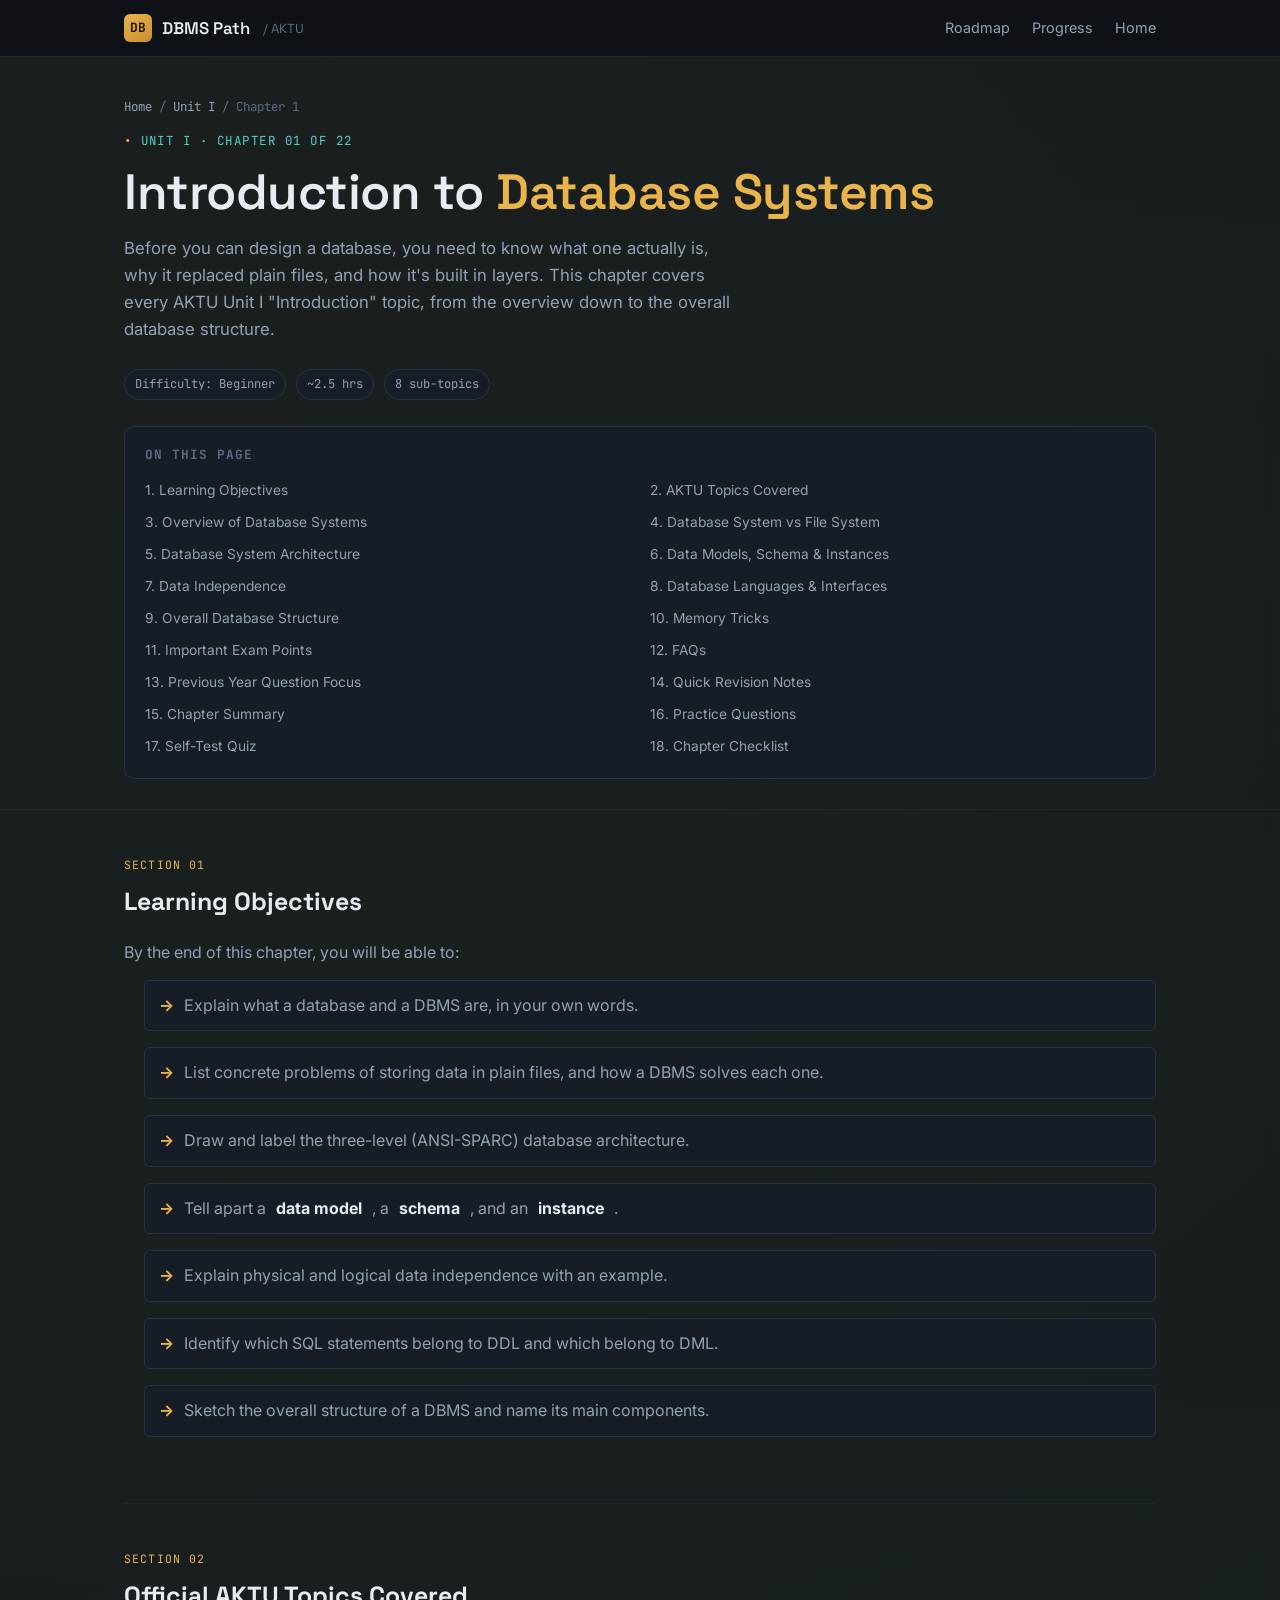
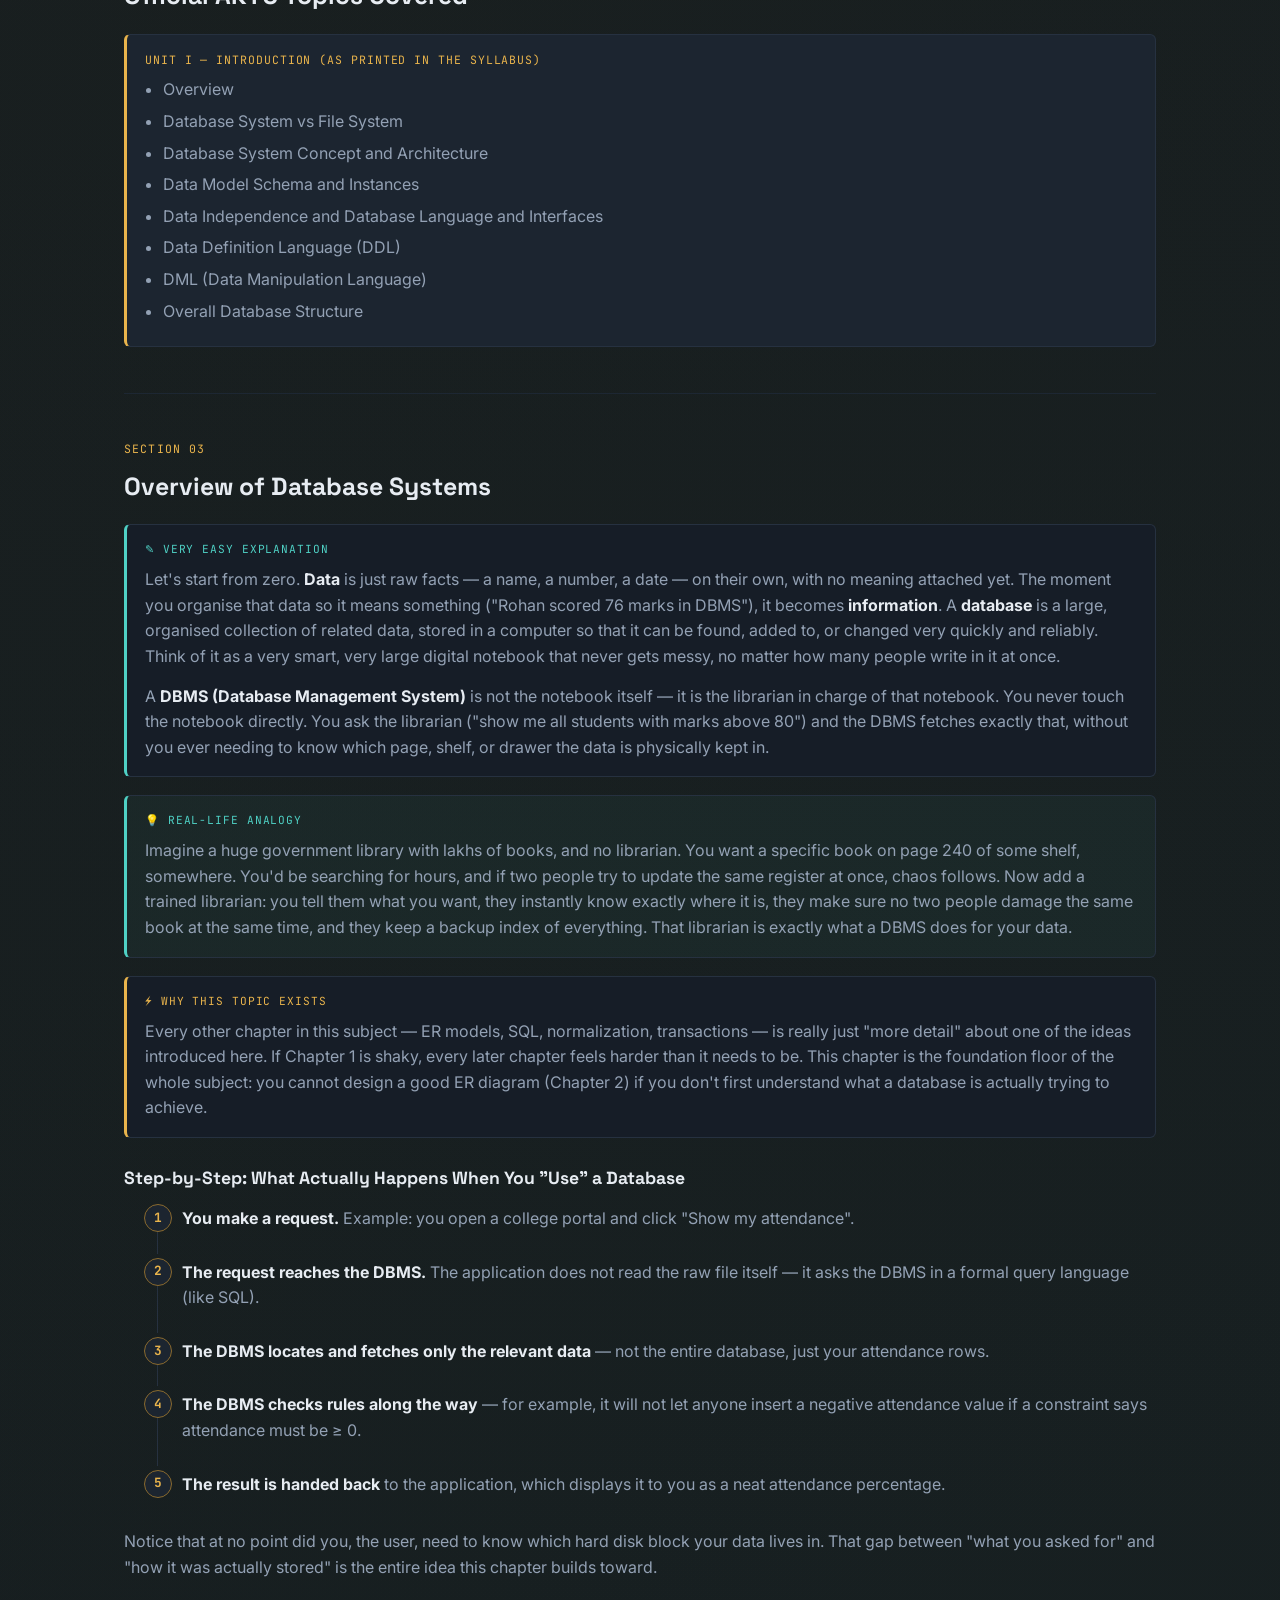
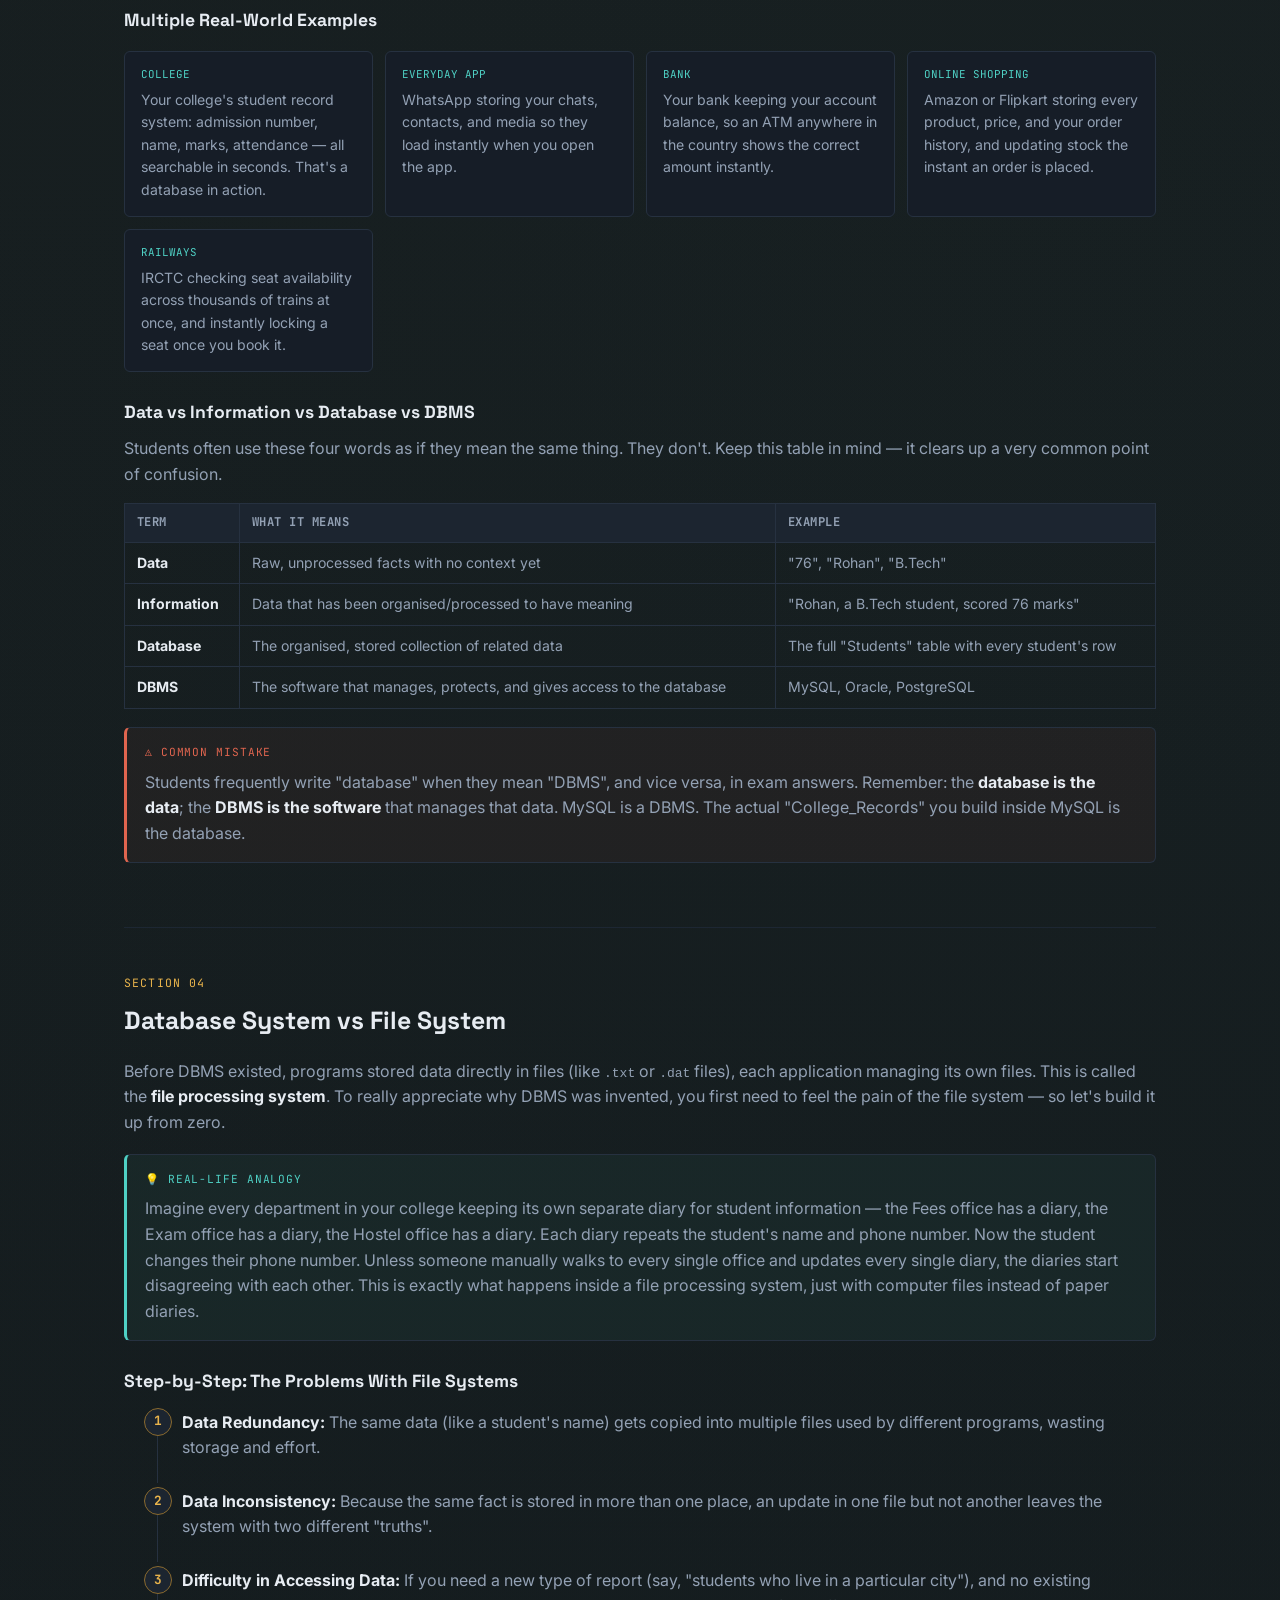
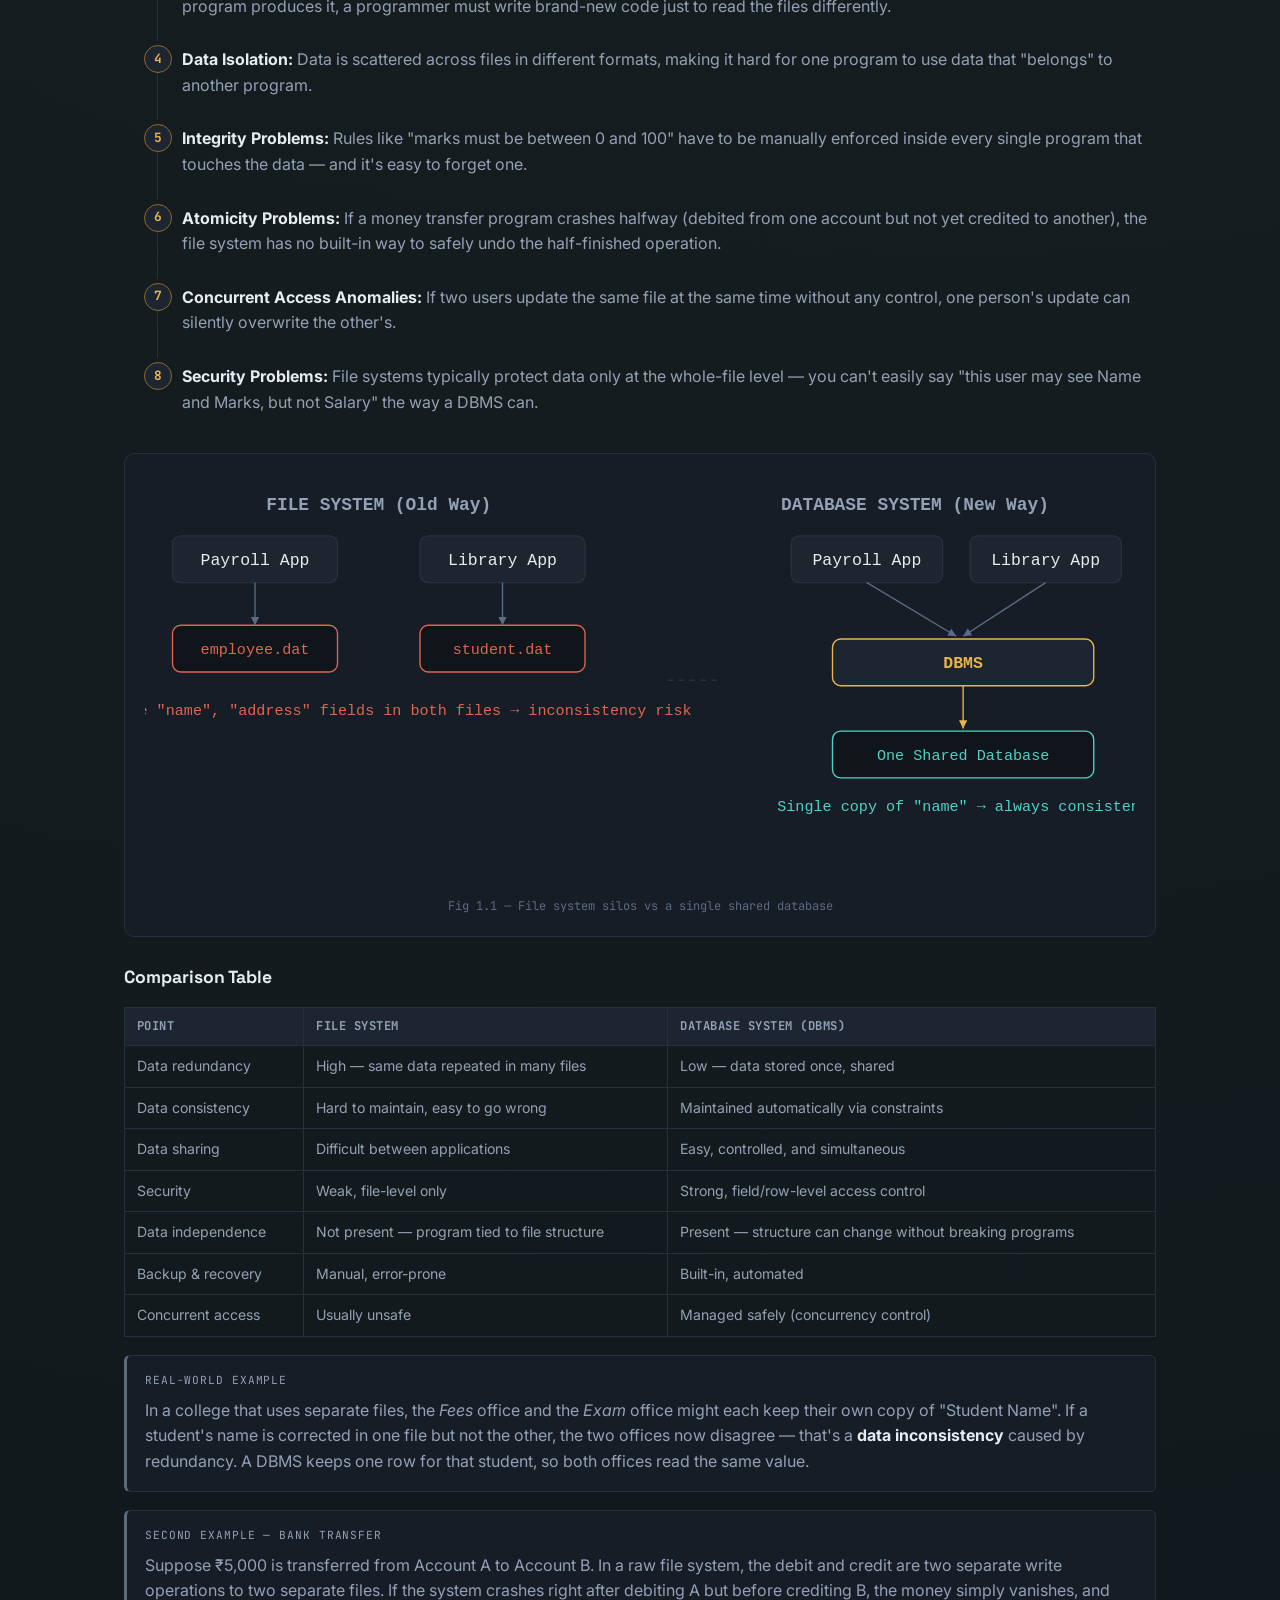
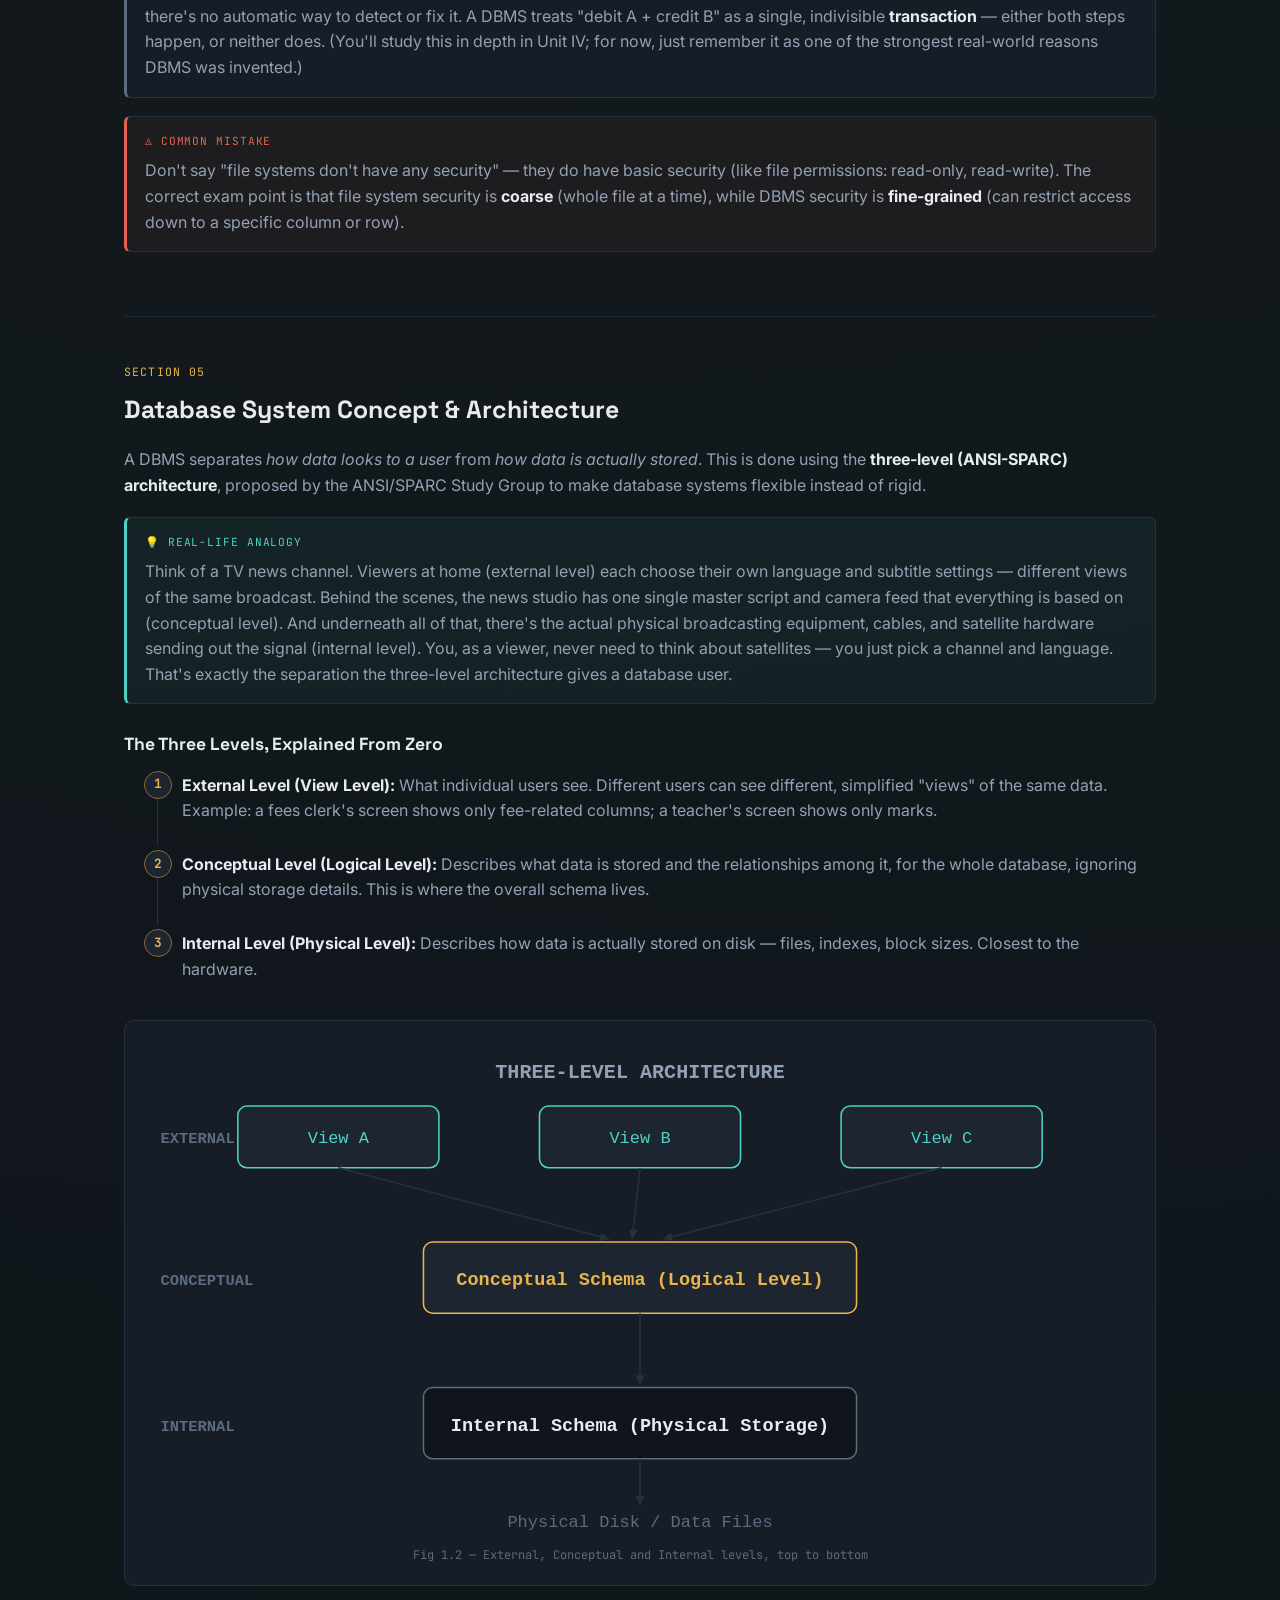
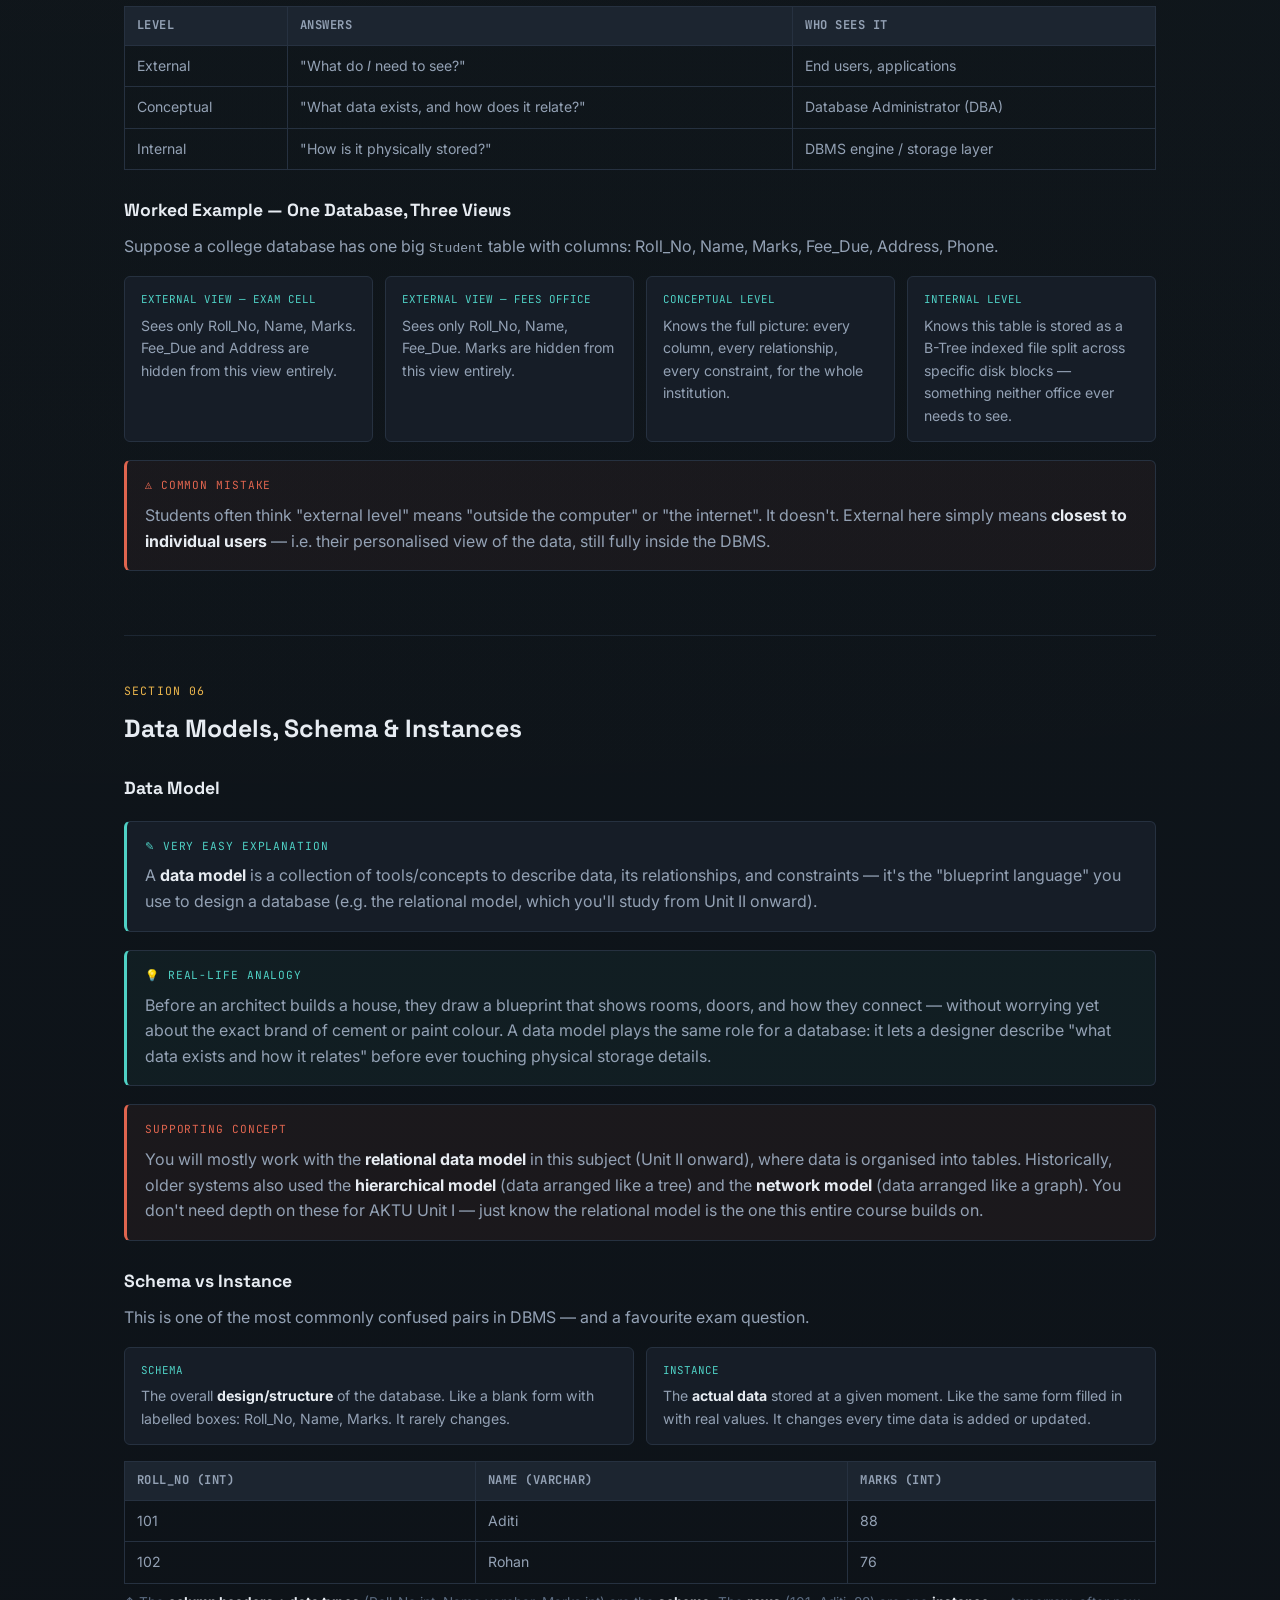
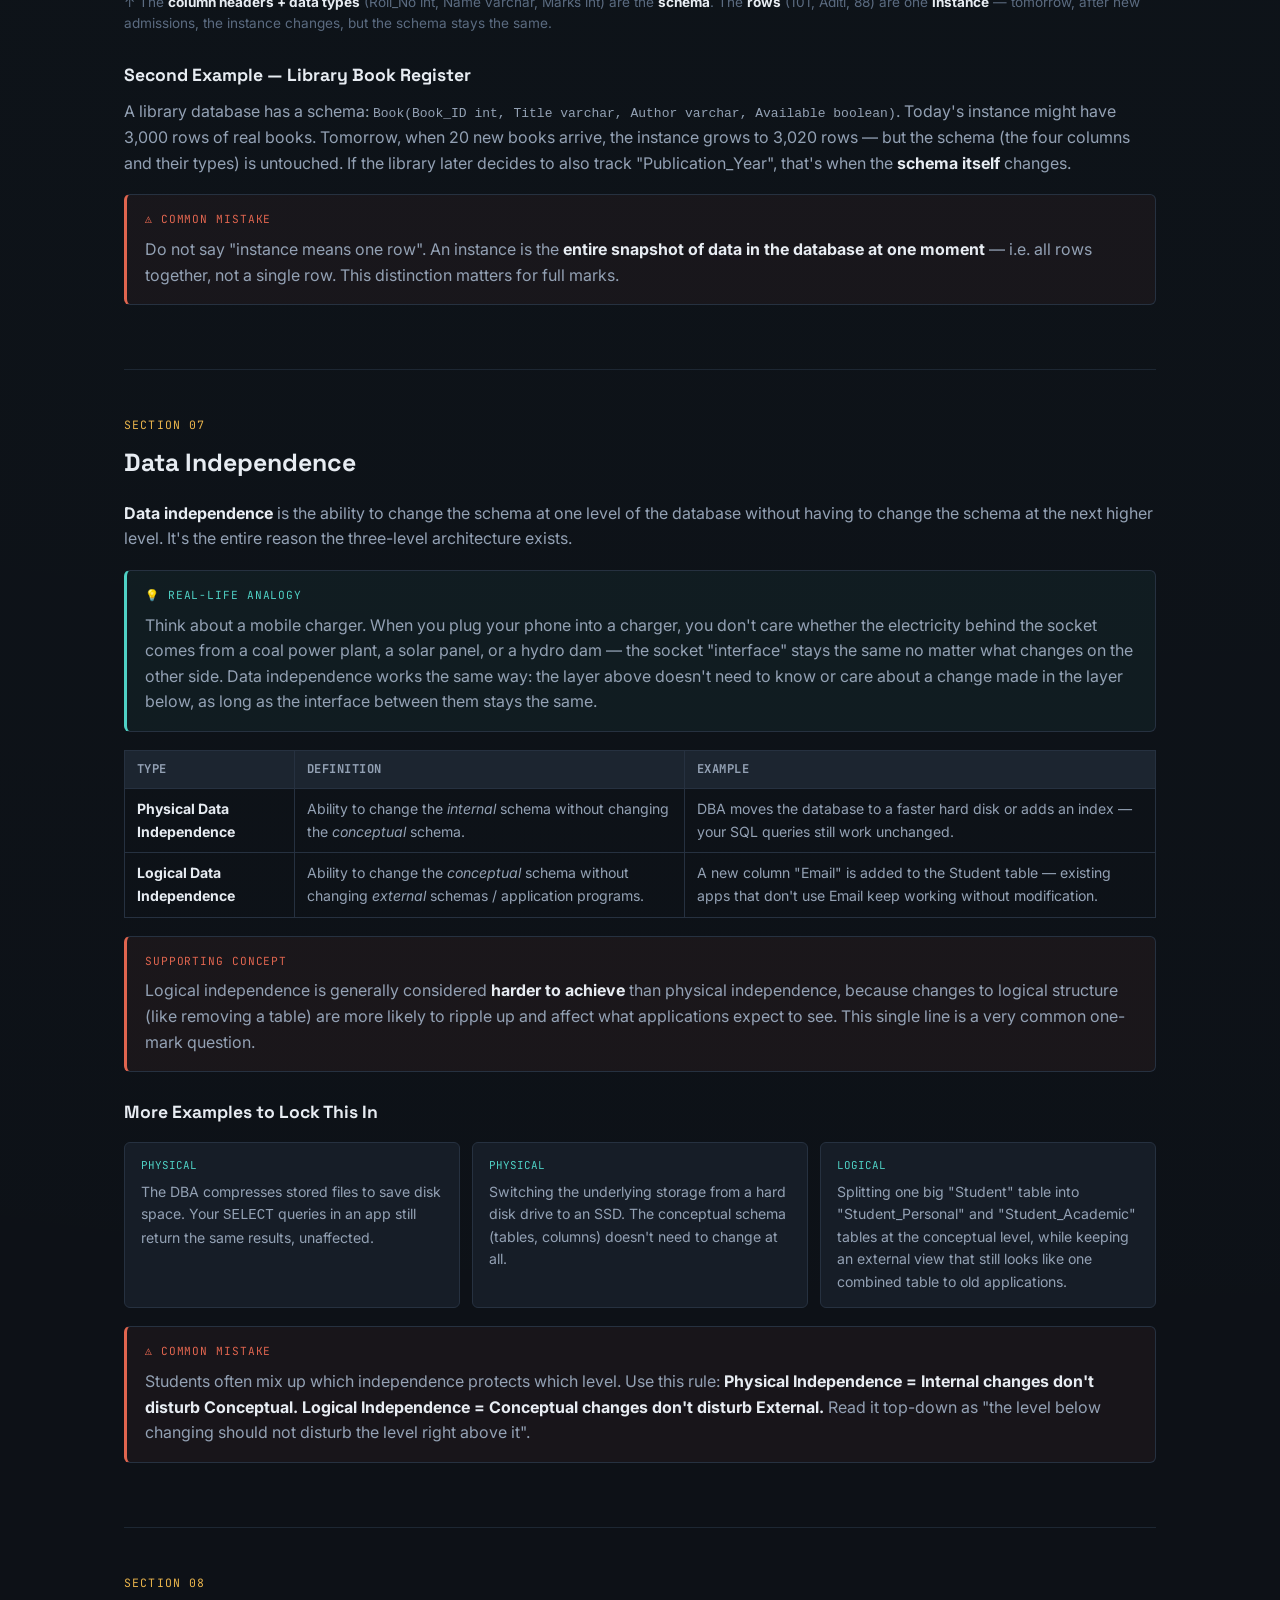
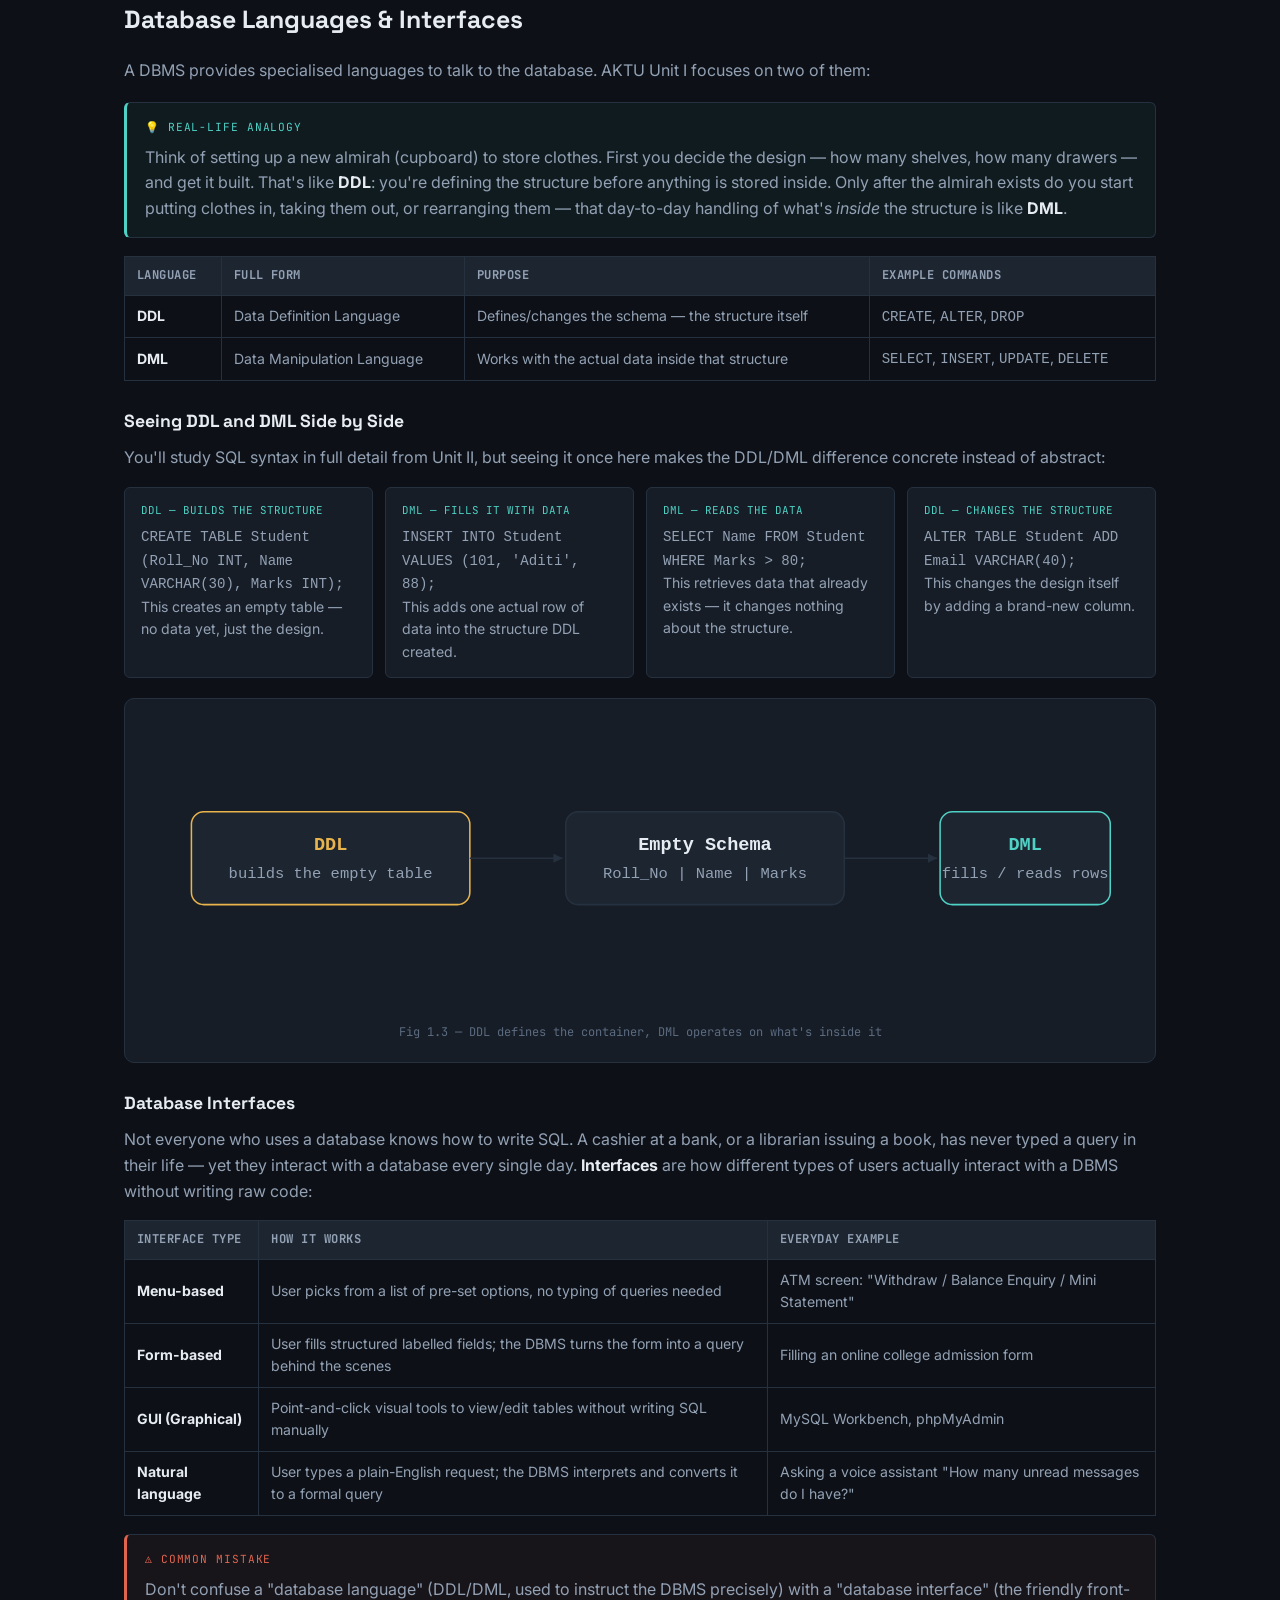
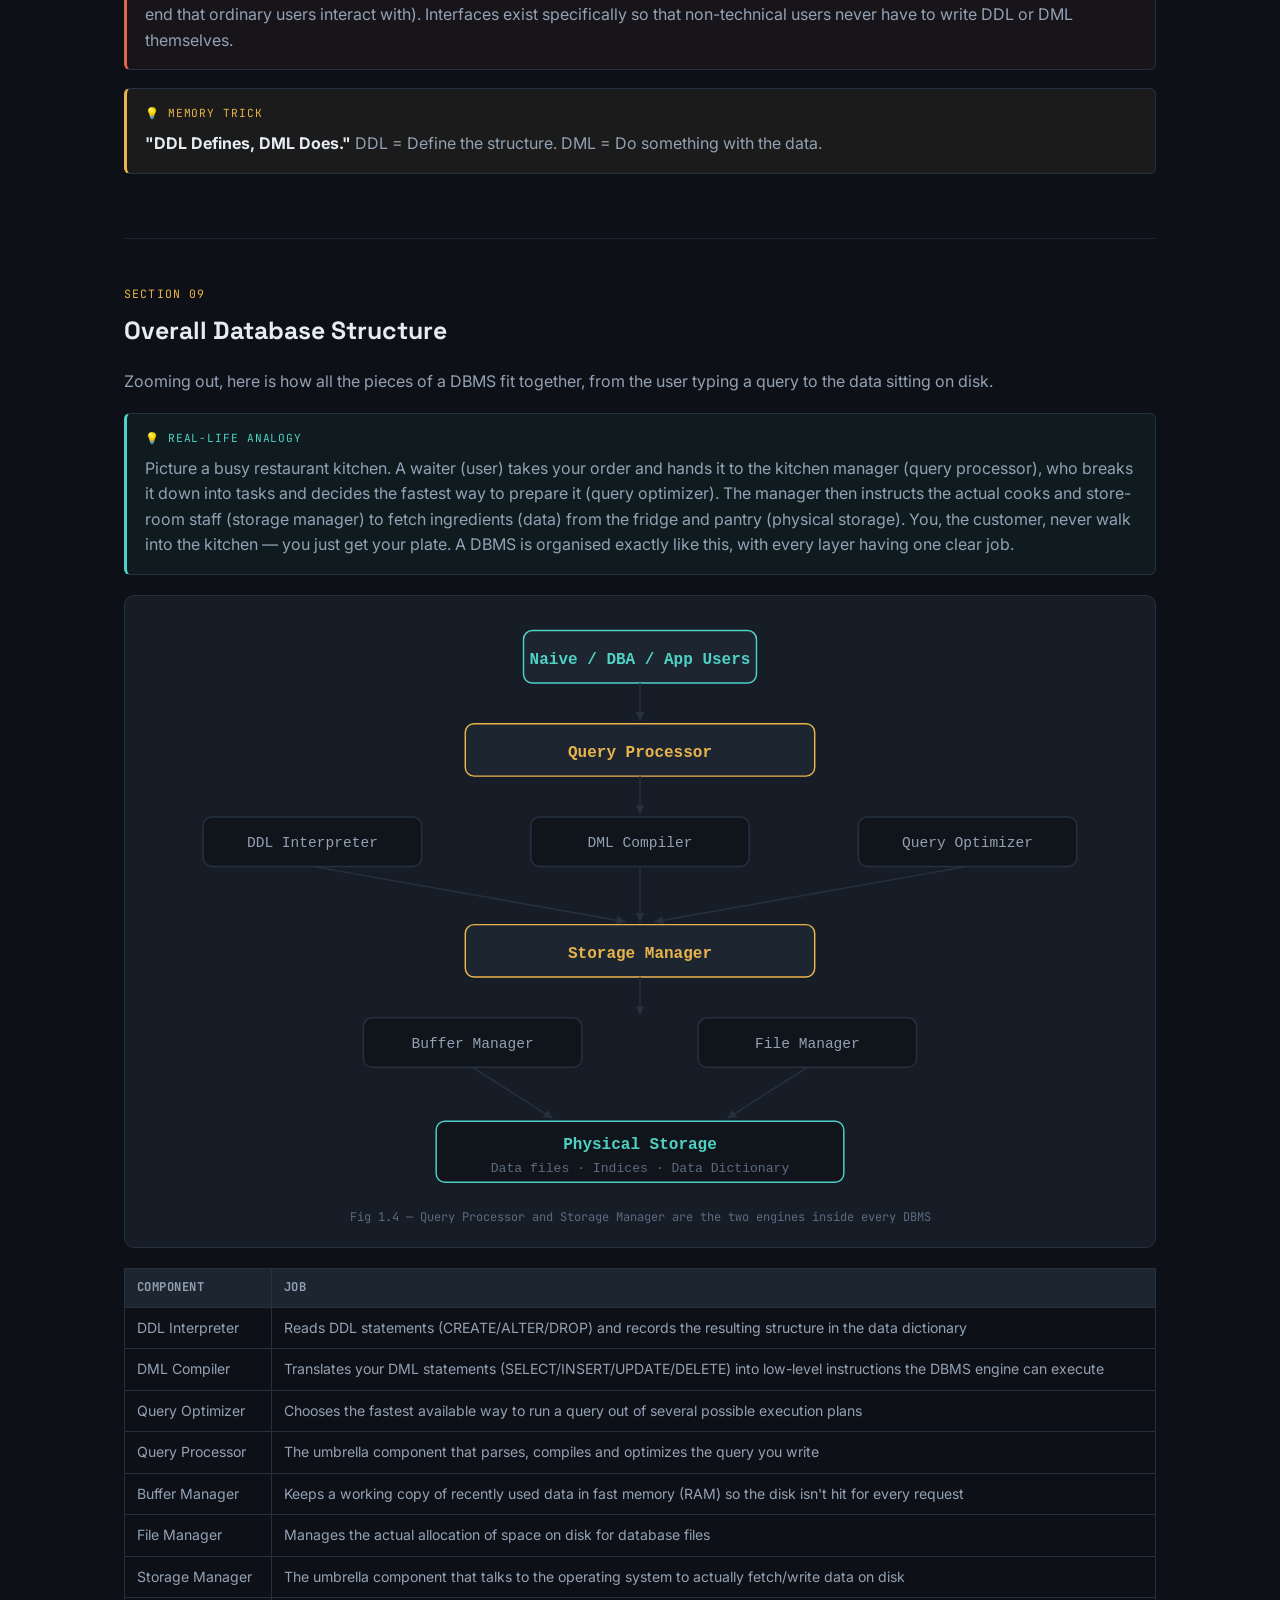
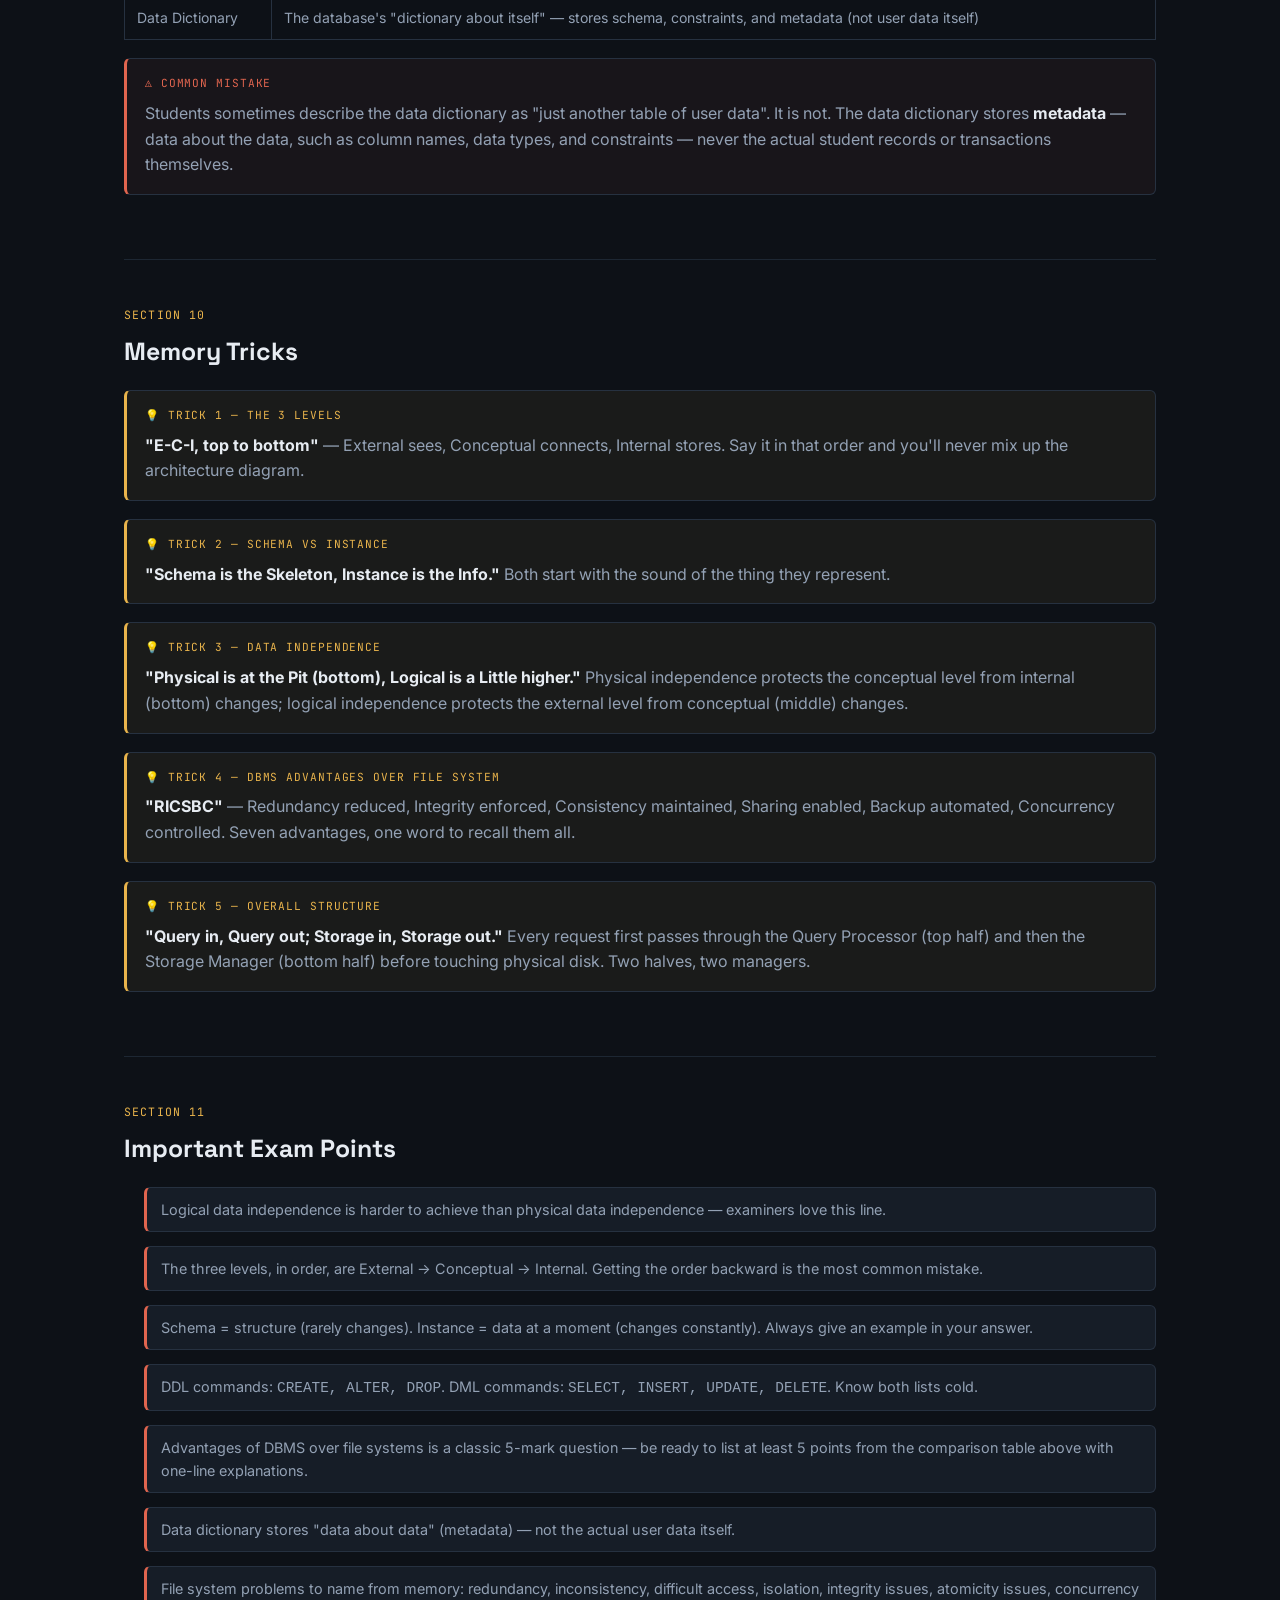
==== unit-1/chapter1.html @ c359c3b8 "folder structure updated" ====
<!DOCTYPE html>
<html lang="en">
<head>
<meta charset="UTF-8">
<meta name="viewport" content="width=device-width, initial-scale=1.0">
<title>Chapter 1 — Introduction to Database Systems | AKTU DBMS</title>
<meta name="description" content="AKTU DBMS Chapter 1: Introduction to Database Systems — overview, DBMS vs file system, architecture, schema & instances, data independence, DDL/DML, overall database structure.">
<link rel="preconnect" href="https://fonts.googleapis.com">
<link href="https://fonts.googleapis.com/css2?family=Space+Grotesk:wght@500;600;700&family=Inter:wght@400;500;600&family=JetBrains+Mono:wght@400;500;700&display=swap" rel="stylesheet">
<link rel="stylesheet" href="../css/style.css">
<link rel="stylesheet" href="../css/chapter.css">
</head>
<body>

<nav class="topnav">
  <div class="topnav-inner">
    <div class="brand">
      <span class="brand-mark">DB</span>
      DBMS Path <span class="brand-sub">&nbsp;/ AKTU</span>
    </div>
    <div class="nav-links">
      <a href="../index.html#roadmap">Roadmap</a>
      <a href="../index.html#tracker">Progress</a>
      <a href="../index.html">Home</a>
    </div>
  </div>
</nav>

<header class="chapter-hero">
  <div class="container">
    <div class="breadcrumb"><a href="../index.html">Home</a> / <a href="../index.html#roadmap">Unit I</a> / Chapter 1</div>
    <div class="hero-eyebrow">Unit I &middot; Chapter 01 of 22</div>
    <h1 class="hero-title">Introduction to <span>Database Systems</span></h1>
    <p class="hero-desc">
      Before you can design a database, you need to know what one actually is, why it replaced plain files,
      and how it's built in layers. This chapter covers every AKTU Unit&nbsp;I "Introduction" topic, from
      the overview down to the overall database structure.
    </p>
    <div class="chapter-meta-row">
      <span class="badge">Difficulty: Beginner</span>
      <span class="badge">~2.5 hrs</span>
      <span class="badge">8 sub-topics</span>
    </div>

    <div class="toc-box">
      <h4>On this page</h4>
      <div class="toc-grid">
        <a href="#objectives">1. Learning Objectives</a>
        <a href="#topics-covered">2. AKTU Topics Covered</a>
        <a href="#overview">3. Overview of Database Systems</a>
        <a href="#db-vs-file">4. Database System vs File System</a>
        <a href="#architecture">5. Database System Architecture</a>
        <a href="#schema-instance">6. Data Models, Schema &amp; Instances</a>
        <a href="#independence">7. Data Independence</a>
        <a href="#languages">8. Database Languages &amp; Interfaces</a>
        <a href="#overall-structure">9. Overall Database Structure</a>
        <a href="#memory-tricks">10. Memory Tricks</a>
        <a href="#exam-points">11. Important Exam Points</a>
        <a href="#faqs">12. FAQs</a>
        <a href="#pyq">13. Previous Year Question Focus</a>
        <a href="#revision">14. Quick Revision Notes</a>
        <a href="#summary">15. Chapter Summary</a>
        <a href="#practice">16. Practice Questions</a>
        <a href="#quiz">17. Self-Test Quiz</a>
        <a href="#checklist">18. Chapter Checklist</a>
      </div>
    </div>
  </div>
</header>

<main class="container">

  <!-- 1. LEARNING OBJECTIVES -->
  <section class="topic-block" id="objectives">
    <div class="topic-kicker">Section 01</div>
    <h2>Learning Objectives</h2>
    <p>By the end of this chapter, you will be able to:</p>
    <ul class="obj-list">
      <li>Explain what a database and a DBMS are, in your own words.</li>
      <li>List concrete problems of storing data in plain files, and how a DBMS solves each one.</li>
      <li>Draw and label the three-level (ANSI-SPARC) database architecture.</li>
      <li>Tell apart a <strong>data model</strong>, a <strong>schema</strong>, and an <strong>instance</strong>.</li>
      <li>Explain physical and logical data independence with an example.</li>
      <li>Identify which SQL statements belong to DDL and which belong to DML.</li>
      <li>Sketch the overall structure of a DBMS and name its main components.</li>
    </ul>
  </section>

  <!-- 2. TOPICS COVERED -->
  <section class="topic-block" id="topics-covered">
    <div class="topic-kicker">Section 02</div>
    <h2>Official AKTU Topics Covered</h2>
    <div class="syllabus-box">
      <div class="label">Unit I &mdash; Introduction (as printed in the syllabus)</div>
      <ul>
        <li>Overview</li>
        <li>Database System vs File System</li>
        <li>Database System Concept and Architecture</li>
        <li>Data Model Schema and Instances</li>
        <li>Data Independence and Database Language and Interfaces</li>
        <li>Data Definition Language (DDL)</li>
        <li>DML (Data Manipulation Language)</li>
        <li>Overall Database Structure</li>
      </ul>
    </div>
  </section>

  <!-- 3. OVERVIEW -->
  <section class="topic-block" id="overview">
    <div class="topic-kicker">Section 03</div>
    <h2>Overview of Database Systems</h2>

    <div class="callout callout-easy">
      <div class="callout-label">&#9998; Very Easy Explanation</div>
      <p>
        Let's start from zero. <strong>Data</strong> is just raw facts &mdash; a name, a number, a date &mdash;
        on their own, with no meaning attached yet. The moment you organise that data so it means something
        ("Rohan scored 76 marks in DBMS"), it becomes <strong>information</strong>.
        A <strong>database</strong> is a large, organised collection of related data, stored in a computer so
        that it can be found, added to, or changed very quickly and reliably. Think of it as a very smart,
        very large digital notebook that never gets messy, no matter how many people write in it at once.
      </p>
      <p>
        A <strong>DBMS (Database Management System)</strong> is not the notebook itself &mdash; it is the
        librarian in charge of that notebook. You never touch the notebook directly. You ask the librarian
        ("show me all students with marks above 80") and the DBMS fetches exactly that, without you ever
        needing to know which page, shelf, or drawer the data is physically kept in.
      </p>
    </div>

    <div class="callout callout-analogy">
      <div class="callout-label">&#128161; Real-Life Analogy</div>
      <p>
        Imagine a huge government library with lakhs of books, and no librarian. You want a specific book on
        page 240 of some shelf, somewhere. You'd be searching for hours, and if two people try to update the
        same register at once, chaos follows. Now add a trained librarian: you tell them what you want, they
        instantly know exactly where it is, they make sure no two people damage the same book at the same
        time, and they keep a backup index of everything. That librarian is exactly what a DBMS does for
        your data.
      </p>
    </div>

    <div class="callout callout-why">
      <div class="callout-label">&#9889; Why This Topic Exists</div>
      <p>
        Every other chapter in this subject &mdash; ER models, SQL, normalization, transactions &mdash; is
        really just "more detail" about one of the ideas introduced here. If Chapter&nbsp;1 is shaky, every
        later chapter feels harder than it needs to be. This chapter is the foundation floor of the whole
        subject: you cannot design a good ER diagram (Chapter 2) if you don't first understand what a
        database is actually trying to achieve.
      </p>
    </div>

    <h3>Step-by-Step: What Actually Happens When You "Use" a Database</h3>
    <ol class="step-list">
      <li><strong>You make a request.</strong> Example: you open a college portal and click "Show my attendance".</li>
      <li><strong>The request reaches the DBMS.</strong> The application does not read the raw file itself &mdash; it asks the DBMS in a formal query language (like SQL).</li>
      <li><strong>The DBMS locates and fetches only the relevant data</strong> &mdash; not the entire database, just your attendance rows.</li>
      <li><strong>The DBMS checks rules along the way</strong> &mdash; for example, it will not let anyone insert a negative attendance value if a constraint says attendance must be &ge; 0.</li>
      <li><strong>The result is handed back</strong> to the application, which displays it to you as a neat attendance percentage.</li>
    </ol>
    <p>Notice that at no point did you, the user, need to know which hard disk block your data lives in. That gap between "what you asked for" and "how it was actually stored" is the entire idea this chapter builds toward.</p>

    <h3>Multiple Real-World Examples</h3>
    <div class="example-grid">
      <div class="example-card">
        <span class="ex-tag">College</span>
        <p>Your college's student record system: admission number, name, marks, attendance &mdash; all searchable in seconds. That's a database in action.</p>
      </div>
      <div class="example-card">
        <span class="ex-tag">Everyday app</span>
        <p>WhatsApp storing your chats, contacts, and media so they load instantly when you open the app.</p>
      </div>
      <div class="example-card">
        <span class="ex-tag">Bank</span>
        <p>Your bank keeping your account balance, so an ATM anywhere in the country shows the correct amount instantly.</p>
      </div>
      <div class="example-card">
        <span class="ex-tag">Online shopping</span>
        <p>Amazon or Flipkart storing every product, price, and your order history, and updating stock the instant an order is placed.</p>
      </div>
      <div class="example-card">
        <span class="ex-tag">Railways</span>
        <p>IRCTC checking seat availability across thousands of trains at once, and instantly locking a seat once you book it.</p>
      </div>
    </div>

    <h3>Data vs Information vs Database vs DBMS</h3>
    <p>Students often use these four words as if they mean the same thing. They don't. Keep this table in mind &mdash; it clears up a very common point of confusion.</p>
    <table class="data-table">
      <thead><tr><th>Term</th><th>What it means</th><th>Example</th></tr></thead>
      <tbody>
        <tr><td><strong>Data</strong></td><td>Raw, unprocessed facts with no context yet</td><td>"76", "Rohan", "B.Tech"</td></tr>
        <tr><td><strong>Information</strong></td><td>Data that has been organised/processed to have meaning</td><td>"Rohan, a B.Tech student, scored 76 marks"</td></tr>
        <tr><td><strong>Database</strong></td><td>The organised, stored collection of related data</td><td>The full "Students" table with every student's row</td></tr>
        <tr><td><strong>DBMS</strong></td><td>The software that manages, protects, and gives access to the database</td><td>MySQL, Oracle, PostgreSQL</td></tr>
      </tbody>
    </table>

    <div class="callout callout-mistake">
      <div class="callout-label">&#9888; Common Mistake</div>
      <p>
        Students frequently write "database" when they mean "DBMS", and vice versa, in exam answers. Remember:
        the <strong>database is the data</strong>; the <strong>DBMS is the software</strong> that manages that
        data. MySQL is a DBMS. The actual "College_Records" you build inside MySQL is the database.
      </p>
    </div>
  </section>

  <!-- 4. DB vs FILE SYSTEM -->
  <section class="topic-block" id="db-vs-file">
    <div class="topic-kicker">Section 04</div>
    <h2>Database System vs File System</h2>
    <p>
      Before DBMS existed, programs stored data directly in files (like <code>.txt</code> or <code>.dat</code> files),
      each application managing its own files. This is called the <strong>file processing system</strong>. To
      really appreciate why DBMS was invented, you first need to feel the pain of the file system &mdash; so
      let's build it up from zero.
    </p>

    <div class="callout callout-analogy">
      <div class="callout-label">&#128161; Real-Life Analogy</div>
      <p>
        Imagine every department in your college keeping its own separate diary for student information &mdash;
        the Fees office has a diary, the Exam office has a diary, the Hostel office has a diary. Each diary
        repeats the student's name and phone number. Now the student changes their phone number. Unless
        someone manually walks to every single office and updates every single diary, the diaries start
        disagreeing with each other. This is exactly what happens inside a file processing system, just with
        computer files instead of paper diaries.
      </p>
    </div>

    <h3>Step-by-Step: The Problems With File Systems</h3>
    <ol class="step-list">
      <li><strong>Data Redundancy:</strong> The same data (like a student's name) gets copied into multiple files used by different programs, wasting storage and effort.</li>
      <li><strong>Data Inconsistency:</strong> Because the same fact is stored in more than one place, an update in one file but not another leaves the system with two different "truths".</li>
      <li><strong>Difficulty in Accessing Data:</strong> If you need a new type of report (say, "students who live in a particular city"), and no existing program produces it, a programmer must write brand-new code just to read the files differently.</li>
      <li><strong>Data Isolation:</strong> Data is scattered across files in different formats, making it hard for one program to use data that "belongs" to another program.</li>
      <li><strong>Integrity Problems:</strong> Rules like "marks must be between 0 and 100" have to be manually enforced inside every single program that touches the data &mdash; and it's easy to forget one.</li>
      <li><strong>Atomicity Problems:</strong> If a money transfer program crashes halfway (debited from one account but not yet credited to another), the file system has no built-in way to safely undo the half-finished operation.</li>
      <li><strong>Concurrent Access Anomalies:</strong> If two users update the same file at the same time without any control, one person's update can silently overwrite the other's.</li>
      <li><strong>Security Problems:</strong> File systems typically protect data only at the whole-file level &mdash; you can't easily say "this user may see Name and Marks, but not Salary" the way a DBMS can.</li>
    </ol>

    <div class="diagram-frame">
      <svg viewBox="0 0 720 300" xmlns="http://www.w3.org/2000/svg" role="img" aria-label="Diagram comparing file system silos with a single shared database">
        <text x="170" y="26" text-anchor="middle" style="font:600 13px monospace;fill:var(--text-dim)">FILE SYSTEM (Old Way)</text>
        <rect x="20" y="45" width="120" height="34" rx="6" style="fill:var(--surface-2);stroke:var(--border)"/>
        <text x="80" y="66" text-anchor="middle" style="font:12px monospace;fill:var(--text)">Payroll App</text>
        <rect x="200" y="45" width="120" height="34" rx="6" style="fill:var(--surface-2);stroke:var(--border)"/>
        <text x="260" y="66" text-anchor="middle" style="font:12px monospace;fill:var(--text)">Library App</text>
        <rect x="20" y="110" width="120" height="34" rx="6" style="fill:var(--bg-raise);stroke:var(--danger)"/>
        <text x="80" y="131" text-anchor="middle" style="font:11px monospace;fill:var(--danger)">employee.dat</text>
        <rect x="200" y="110" width="120" height="34" rx="6" style="fill:var(--bg-raise);stroke:var(--danger)"/>
        <text x="260" y="131" text-anchor="middle" style="font:11px monospace;fill:var(--danger)">student.dat</text>
        <line x1="80" y1="79" x2="80" y2="110" style="stroke:var(--text-faint)" marker-end="url(#arrow)"/>
        <line x1="260" y1="79" x2="260" y2="110" style="stroke:var(--text-faint)" marker-end="url(#arrow)"/>
        <text x="170" y="175" text-anchor="middle" style="font:11px monospace;fill:var(--danger)">Duplicate "name", "address" fields in both files &#8594; inconsistency risk</text>

        <line x1="380" y1="150" x2="420" y2="150" style="stroke:var(--border)" stroke-dasharray="4 4"/>

        <text x="560" y="26" text-anchor="middle" style="font:600 13px monospace;fill:var(--text-dim)">DATABASE SYSTEM (New Way)</text>
        <rect x="470" y="45" width="110" height="34" rx="6" style="fill:var(--surface-2);stroke:var(--border)"/>
        <text x="525" y="66" text-anchor="middle" style="font:12px monospace;fill:var(--text)">Payroll App</text>
        <rect x="600" y="45" width="110" height="34" rx="6" style="fill:var(--surface-2);stroke:var(--border)"/>
        <text x="655" y="66" text-anchor="middle" style="font:12px monospace;fill:var(--text)">Library App</text>
        <line x1="525" y1="79" x2="590" y2="118" style="stroke:var(--text-faint)" marker-end="url(#arrow)"/>
        <line x1="655" y1="79" x2="595" y2="118" style="stroke:var(--text-faint)" marker-end="url(#arrow)"/>
        <rect x="500" y="120" width="190" height="34" rx="6" style="fill:var(--surface-2);stroke:var(--accent)"/>
        <text x="595" y="141" text-anchor="middle" style="font:600 12px monospace;fill:var(--accent)">DBMS</text>
        <line x1="595" y1="154" x2="595" y2="185" style="stroke:var(--accent)" marker-end="url(#arrowAccent)"/>
        <rect x="500" y="187" width="190" height="34" rx="6" style="fill:var(--bg-raise);stroke:var(--teal)"/>
        <text x="595" y="208" text-anchor="middle" style="font:11px monospace;fill:var(--teal)">One Shared Database</text>
        <text x="595" y="245" text-anchor="middle" style="font:11px monospace;fill:var(--teal)">Single copy of "name" &#8594; always consistent</text>

        <defs>
          <marker id="arrow" markerWidth="8" markerHeight="8" refX="6" refY="3" orient="auto"><path d="M0,0 L6,3 L0,6 Z" style="fill:var(--text-faint)"/></marker>
          <marker id="arrowAccent" markerWidth="8" markerHeight="8" refX="6" refY="3" orient="auto"><path d="M0,0 L6,3 L0,6 Z" style="fill:var(--accent)"/></marker>
        </defs>
      </svg>
      <div class="diagram-caption">Fig 1.1 — File system silos vs a single shared database</div>
    </div>

    <h3>Comparison Table</h3>
    <table class="data-table">
      <thead><tr><th>Point</th><th>File System</th><th>Database System (DBMS)</th></tr></thead>
      <tbody>
        <tr><td>Data redundancy</td><td>High &mdash; same data repeated in many files</td><td>Low &mdash; data stored once, shared</td></tr>
        <tr><td>Data consistency</td><td>Hard to maintain, easy to go wrong</td><td>Maintained automatically via constraints</td></tr>
        <tr><td>Data sharing</td><td>Difficult between applications</td><td>Easy, controlled, and simultaneous</td></tr>
        <tr><td>Security</td><td>Weak, file-level only</td><td>Strong, field/row-level access control</td></tr>
        <tr><td>Data independence</td><td>Not present &mdash; program tied to file structure</td><td>Present &mdash; structure can change without breaking programs</td></tr>
        <tr><td>Backup &amp; recovery</td><td>Manual, error-prone</td><td>Built-in, automated</td></tr>
        <tr><td>Concurrent access</td><td>Usually unsafe</td><td>Managed safely (concurrency control)</td></tr>
      </tbody>
    </table>

    <div class="callout callout-example">
      <div class="callout-label">Real-World Example</div>
      <p>
        In a college that uses separate files, the <em>Fees</em> office and the <em>Exam</em> office might
        each keep their own copy of "Student Name". If a student's name is corrected in one file but not the
        other, the two offices now disagree &mdash; that's a <strong>data inconsistency</strong> caused by
        redundancy. A DBMS keeps one row for that student, so both offices read the same value.
      </p>
    </div>

    <div class="callout callout-example">
      <div class="callout-label">Second Example — Bank Transfer</div>
      <p>
        Suppose &#8377;5,000 is transferred from Account&nbsp;A to Account&nbsp;B. In a raw file system, the
        debit and credit are two separate write operations to two separate files. If the system crashes right
        after debiting A but before crediting B, the money simply vanishes, and there's no automatic way to
        detect or fix it. A DBMS treats "debit A + credit B" as a single, indivisible <strong>transaction</strong>
        &mdash; either both steps happen, or neither does. (You'll study this in depth in Unit&nbsp;IV; for
        now, just remember it as one of the strongest real-world reasons DBMS was invented.)
      </p>
    </div>

    <div class="callout callout-mistake">
      <div class="callout-label">&#9888; Common Mistake</div>
      <p>
        Don't say "file systems don't have any security" &mdash; they do have basic security (like file
        permissions: read-only, read-write). The correct exam point is that file system security is
        <strong>coarse</strong> (whole file at a time), while DBMS security is <strong>fine-grained</strong>
        (can restrict access down to a specific column or row).
      </p>
    </div>
  </section>

  <!-- 5. ARCHITECTURE -->
  <section class="topic-block" id="architecture">
    <div class="topic-kicker">Section 05</div>
    <h2>Database System Concept &amp; Architecture</h2>
    <p>
      A DBMS separates <em>how data looks to a user</em> from <em>how data is actually stored</em>. This is
      done using the <strong>three-level (ANSI-SPARC) architecture</strong>, proposed by the ANSI/SPARC
      Study Group to make database systems flexible instead of rigid.
    </p>

    <div class="callout callout-analogy">
      <div class="callout-label">&#128161; Real-Life Analogy</div>
      <p>
        Think of a TV news channel. Viewers at home (external level) each choose their own language and
        subtitle settings &mdash; different views of the same broadcast. Behind the scenes, the news studio
        has one single master script and camera feed that everything is based on (conceptual level). And
        underneath all of that, there's the actual physical broadcasting equipment, cables, and satellite
        hardware sending out the signal (internal level). You, as a viewer, never need to think about
        satellites &mdash; you just pick a channel and language. That's exactly the separation the three-level
        architecture gives a database user.
      </p>
    </div>

    <h3>The Three Levels, Explained From Zero</h3>
    <ol class="step-list">
      <li><strong>External Level (View Level):</strong> What individual users see. Different users can see different, simplified "views" of the same data. Example: a fees clerk's screen shows only fee-related columns; a teacher's screen shows only marks.</li>
      <li><strong>Conceptual Level (Logical Level):</strong> Describes what data is stored and the relationships among it, for the whole database, ignoring physical storage details. This is where the overall schema lives.</li>
      <li><strong>Internal Level (Physical Level):</strong> Describes how data is actually stored on disk &mdash; files, indexes, block sizes. Closest to the hardware.</li>
    </ol>

    <div class="diagram-frame">
      <svg viewBox="0 0 640 320" xmlns="http://www.w3.org/2000/svg" role="img" aria-label="Three level ANSI SPARC database architecture diagram">
        <text x="320" y="24" text-anchor="middle" style="font:600 13px monospace;fill:var(--text-dim)">THREE-LEVEL ARCHITECTURE</text>

        <rect x="60" y="42" width="130" height="40" rx="6" style="fill:var(--surface-2);stroke:var(--teal)"/>
        <text x="125" y="66" text-anchor="middle" style="font:11px monospace;fill:var(--teal)">View A</text>
        <rect x="255" y="42" width="130" height="40" rx="6" style="fill:var(--surface-2);stroke:var(--teal)"/>
        <text x="320" y="66" text-anchor="middle" style="font:11px monospace;fill:var(--teal)">View B</text>
        <rect x="450" y="42" width="130" height="40" rx="6" style="fill:var(--surface-2);stroke:var(--teal)"/>
        <text x="515" y="66" text-anchor="middle" style="font:11px monospace;fill:var(--teal)">View C</text>
        <text x="10" y="66" style="font:600 10px monospace;fill:var(--text-faint)">EXTERNAL</text>

        <line x1="125" y1="82" x2="300" y2="128" style="stroke:var(--border)" marker-end="url(#a2)"/>
        <line x1="320" y1="82" x2="315" y2="128" style="stroke:var(--border)" marker-end="url(#a2)"/>
        <line x1="515" y1="82" x2="335" y2="128" style="stroke:var(--border)" marker-end="url(#a2)"/>

        <rect x="180" y="130" width="280" height="46" rx="6" style="fill:var(--surface-2);stroke:var(--accent)"/>
        <text x="320" y="158" text-anchor="middle" style="font:600 12px monospace;fill:var(--accent)">Conceptual Schema (Logical Level)</text>
        <text x="10" y="158" style="font:600 10px monospace;fill:var(--text-faint)">CONCEPTUAL</text>

        <line x1="320" y1="176" x2="320" y2="222" style="stroke:var(--border)" marker-end="url(#a2)"/>

        <rect x="180" y="224" width="280" height="46" rx="6" style="fill:var(--bg-raise);stroke:var(--text-faint)"/>
        <text x="320" y="252" text-anchor="middle" style="font:600 12px monospace;fill:var(--text)">Internal Schema (Physical Storage)</text>
        <text x="10" y="252" style="font:600 10px monospace;fill:var(--text-faint)">INTERNAL</text>

        <line x1="320" y1="270" x2="320" y2="300" style="stroke:var(--border)" marker-end="url(#a2)"/>
        <text x="320" y="314" text-anchor="middle" style="font:11px monospace;fill:var(--text-faint)">Physical Disk / Data Files</text>

        <defs><marker id="a2" markerWidth="8" markerHeight="8" refX="6" refY="3" orient="auto"><path d="M0,0 L6,3 L0,6 Z" style="fill:var(--border)"/></marker></defs>
      </svg>
      <div class="diagram-caption">Fig 1.2 — External, Conceptual and Internal levels, top to bottom</div>
    </div>

    <table class="data-table">
      <thead><tr><th>Level</th><th>Answers</th><th>Who sees it</th></tr></thead>
      <tbody>
        <tr><td>External</td><td>"What do <em>I</em> need to see?"</td><td>End users, applications</td></tr>
        <tr><td>Conceptual</td><td>"What data exists, and how does it relate?"</td><td>Database Administrator (DBA)</td></tr>
        <tr><td>Internal</td><td>"How is it physically stored?"</td><td>DBMS engine / storage layer</td></tr>
      </tbody>
    </table>

    <h3>Worked Example — One Database, Three Views</h3>
    <p>
      Suppose a college database has one big <code>Student</code> table with columns:
      Roll_No, Name, Marks, Fee_Due, Address, Phone.
    </p>
    <div class="example-grid">
      <div class="example-card">
        <span class="ex-tag">External view — Exam Cell</span>
        <p>Sees only Roll_No, Name, Marks. Fee_Due and Address are hidden from this view entirely.</p>
      </div>
      <div class="example-card">
        <span class="ex-tag">External view — Fees Office</span>
        <p>Sees only Roll_No, Name, Fee_Due. Marks are hidden from this view entirely.</p>
      </div>
      <div class="example-card">
        <span class="ex-tag">Conceptual level</span>
        <p>Knows the full picture: every column, every relationship, every constraint, for the whole institution.</p>
      </div>
      <div class="example-card">
        <span class="ex-tag">Internal level</span>
        <p>Knows this table is stored as a B-Tree indexed file split across specific disk blocks &mdash; something neither office ever needs to see.</p>
      </div>
    </div>

    <div class="callout callout-mistake">
      <div class="callout-label">&#9888; Common Mistake</div>
      <p>
        Students often think "external level" means "outside the computer" or "the internet". It doesn't.
        External here simply means <strong>closest to individual users</strong> &mdash; i.e. their personalised
        view of the data, still fully inside the DBMS.
      </p>
    </div>
  </section>

  <!-- 6. SCHEMA / INSTANCE -->
  <section class="topic-block" id="schema-instance">
    <div class="topic-kicker">Section 06</div>
    <h2>Data Models, Schema &amp; Instances</h2>

    <h3>Data Model</h3>
    <div class="callout callout-easy">
      <div class="callout-label">&#9998; Very Easy Explanation</div>
      <p>
        A <strong>data model</strong> is a collection of tools/concepts to describe data, its relationships,
        and constraints &mdash; it's the "blueprint language" you use to design a database (e.g. the
        relational model, which you'll study from Unit&nbsp;II onward).
      </p>
    </div>

    <div class="callout callout-analogy">
      <div class="callout-label">&#128161; Real-Life Analogy</div>
      <p>
        Before an architect builds a house, they draw a blueprint that shows rooms, doors, and how they
        connect &mdash; without worrying yet about the exact brand of cement or paint colour. A data model
        plays the same role for a database: it lets a designer describe "what data exists and how it relates"
        before ever touching physical storage details.
      </p>
    </div>

    <div class="callout callout-support">
      <div class="callout-label">Supporting Concept</div>
      <p>
        You will mostly work with the <strong>relational data model</strong> in this subject (Unit&nbsp;II
        onward), where data is organised into tables. Historically, older systems also used the
        <strong>hierarchical model</strong> (data arranged like a tree) and the <strong>network model</strong>
        (data arranged like a graph). You don't need depth on these for AKTU Unit&nbsp;I &mdash; just know the
        relational model is the one this entire course builds on.
      </p>
    </div>

    <h3>Schema vs Instance</h3>
    <p>This is one of the most commonly confused pairs in DBMS &mdash; and a favourite exam question.</p>
    <div class="example-grid">
      <div class="example-card">
        <span class="ex-tag">Schema</span>
        <p>The overall <strong>design/structure</strong> of the database. Like a blank form with labelled boxes: Roll_No, Name, Marks. It rarely changes.</p>
      </div>
      <div class="example-card">
        <span class="ex-tag">Instance</span>
        <p>The <strong>actual data</strong> stored at a given moment. Like the same form filled in with real values. It changes every time data is added or updated.</p>
      </div>
    </div>

    <table class="data-table">
      <thead><tr><th>Roll_No (int)</th><th>Name (varchar)</th><th>Marks (int)</th></tr></thead>
      <tbody>
        <tr><td>101</td><td>Aditi</td><td>88</td></tr>
        <tr><td>102</td><td>Rohan</td><td>76</td></tr>
      </tbody>
    </table>
    <p style="font-size:0.85rem;color:var(--text-faint);margin-top:-8px;">
      &#8593; The <strong>column headers + data types</strong> (Roll_No int, Name varchar, Marks int) are the <strong>schema</strong>.
      The <strong>rows</strong> (101, Aditi, 88) are one <strong>instance</strong> — tomorrow, after new admissions, the instance changes, but the schema stays the same.
    </p>

    <h3>Second Example — Library Book Register</h3>
    <p>
      A library database has a schema: <code>Book(Book_ID int, Title varchar, Author varchar, Available boolean)</code>.
      Today's instance might have 3,000 rows of real books. Tomorrow, when 20 new books arrive, the instance
      grows to 3,020 rows &mdash; but the schema (the four columns and their types) is untouched. If the
      library later decides to also track "Publication_Year", that's when the <strong>schema itself</strong>
      changes.
    </p>

    <div class="callout callout-mistake">
      <div class="callout-label">&#9888; Common Mistake</div>
      <p>
        Do not say "instance means one row". An instance is the <strong>entire snapshot of data in the
        database at one moment</strong> &mdash; i.e. all rows together, not a single row. This distinction
        matters for full marks.
      </p>
    </div>
  </section>

  <!-- 7. DATA INDEPENDENCE -->
  <section class="topic-block" id="independence">
    <div class="topic-kicker">Section 07</div>
    <h2>Data Independence</h2>
    <p>
      <strong>Data independence</strong> is the ability to change the schema at one level of the database
      without having to change the schema at the next higher level. It's the entire reason the three-level
      architecture exists.
    </p>

    <div class="callout callout-analogy">
      <div class="callout-label">&#128161; Real-Life Analogy</div>
      <p>
        Think about a mobile charger. When you plug your phone into a charger, you don't care whether the
        electricity behind the socket comes from a coal power plant, a solar panel, or a hydro dam &mdash;
        the socket "interface" stays the same no matter what changes on the other side. Data independence
        works the same way: the layer above doesn't need to know or care about a change made in the layer
        below, as long as the interface between them stays the same.
      </p>
    </div>

    <table class="data-table">
      <thead><tr><th>Type</th><th>Definition</th><th>Example</th></tr></thead>
      <tbody>
        <tr>
          <td><strong>Physical Data Independence</strong></td>
          <td>Ability to change the <em>internal</em> schema without changing the <em>conceptual</em> schema.</td>
          <td>DBA moves the database to a faster hard disk or adds an index &mdash; your SQL queries still work unchanged.</td>
        </tr>
        <tr>
          <td><strong>Logical Data Independence</strong></td>
          <td>Ability to change the <em>conceptual</em> schema without changing <em>external</em> schemas / application programs.</td>
          <td>A new column "Email" is added to the Student table &mdash; existing apps that don't use Email keep working without modification.</td>
        </tr>
      </tbody>
    </table>

    <div class="callout callout-support">
      <div class="callout-label">Supporting Concept</div>
      <p>
        Logical independence is generally considered <strong>harder to achieve</strong> than physical
        independence, because changes to logical structure (like removing a table) are more likely to ripple
        up and affect what applications expect to see. This single line is a very common one-mark question.
      </p>
    </div>

    <h3>More Examples to Lock This In</h3>
    <div class="example-grid">
      <div class="example-card">
        <span class="ex-tag">Physical</span>
        <p>The DBA compresses stored files to save disk space. Your <code>SELECT</code> queries in an app still return the same results, unaffected.</p>
      </div>
      <div class="example-card">
        <span class="ex-tag">Physical</span>
        <p>Switching the underlying storage from a hard disk drive to an SSD. The conceptual schema (tables, columns) doesn't need to change at all.</p>
      </div>
      <div class="example-card">
        <span class="ex-tag">Logical</span>
        <p>Splitting one big "Student" table into "Student_Personal" and "Student_Academic" tables at the conceptual level, while keeping an external view that still looks like one combined table to old applications.</p>
      </div>
    </div>

    <div class="callout callout-mistake">
      <div class="callout-label">&#9888; Common Mistake</div>
      <p>
        Students often mix up which independence protects which level. Use this rule: <strong>Physical
        Independence = Internal changes don't disturb Conceptual.</strong> <strong>Logical Independence =
        Conceptual changes don't disturb External.</strong> Read it top-down as "the level below changing
        should not disturb the level right above it".
      </p>
    </div>
  </section>

  <!-- 8. LANGUAGES & INTERFACES -->
  <section class="topic-block" id="languages">
    <div class="topic-kicker">Section 08</div>
    <h2>Database Languages &amp; Interfaces</h2>
    <p>A DBMS provides specialised languages to talk to the database. AKTU Unit&nbsp;I focuses on two of them:</p>

    <div class="callout callout-analogy">
      <div class="callout-label">&#128161; Real-Life Analogy</div>
      <p>
        Think of setting up a new almirah (cupboard) to store clothes. First you decide the design &mdash;
        how many shelves, how many drawers &mdash; and get it built. That's like <strong>DDL</strong>: you're
        defining the structure before anything is stored inside. Only after the almirah exists do you start
        putting clothes in, taking them out, or rearranging them &mdash; that day-to-day handling of what's
        <em>inside</em> the structure is like <strong>DML</strong>.
      </p>
    </div>

    <table class="data-table">
      <thead><tr><th>Language</th><th>Full Form</th><th>Purpose</th><th>Example Commands</th></tr></thead>
      <tbody>
        <tr><td><strong>DDL</strong></td><td>Data Definition Language</td><td>Defines/changes the schema &mdash; the structure itself</td><td><code>CREATE</code>, <code>ALTER</code>, <code>DROP</code></td></tr>
        <tr><td><strong>DML</strong></td><td>Data Manipulation Language</td><td>Works with the actual data inside that structure</td><td><code>SELECT</code>, <code>INSERT</code>, <code>UPDATE</code>, <code>DELETE</code></td></tr>
      </tbody>
    </table>

    <h3>Seeing DDL and DML Side by Side</h3>
    <p>You'll study SQL syntax in full detail from Unit&nbsp;II, but seeing it once here makes the DDL/DML difference concrete instead of abstract:</p>
    <div class="example-grid">
      <div class="example-card">
        <span class="ex-tag">DDL — builds the structure</span>
        <p><code>CREATE TABLE Student (Roll_No INT, Name VARCHAR(30), Marks INT);</code><br>This creates an empty table &mdash; no data yet, just the design.</p>
      </div>
      <div class="example-card">
        <span class="ex-tag">DML — fills it with data</span>
        <p><code>INSERT INTO Student VALUES (101, 'Aditi', 88);</code><br>This adds one actual row of data into the structure DDL created.</p>
      </div>
      <div class="example-card">
        <span class="ex-tag">DML — reads the data</span>
        <p><code>SELECT Name FROM Student WHERE Marks &gt; 80;</code><br>This retrieves data that already exists &mdash; it changes nothing about the structure.</p>
      </div>
      <div class="example-card">
        <span class="ex-tag">DDL — changes the structure</span>
        <p><code>ALTER TABLE Student ADD Email VARCHAR(40);</code><br>This changes the design itself by adding a brand-new column.</p>
      </div>
    </div>

    <div class="diagram-frame">
      <svg viewBox="0 0 640 190" xmlns="http://www.w3.org/2000/svg" role="img" aria-label="DDL builds the structure, DML works with the data inside it">
        <rect x="30" y="60" width="180" height="60" rx="8" style="fill:var(--surface-2);stroke:var(--accent)"/>
        <text x="120" y="85" text-anchor="middle" style="font:600 12px monospace;fill:var(--accent)">DDL</text>
        <text x="120" y="103" text-anchor="middle" style="font:10px monospace;fill:var(--text-dim)">builds the empty table</text>
        <line x1="210" y1="90" x2="270" y2="90" style="stroke:var(--border)" marker-end="url(#a3)"/>
        <rect x="272" y="60" width="180" height="60" rx="8" style="fill:var(--surface-2);stroke:var(--border)"/>
        <text x="362" y="85" text-anchor="middle" style="font:600 12px monospace;fill:var(--text)">Empty Schema</text>
        <text x="362" y="103" text-anchor="middle" style="font:10px monospace;fill:var(--text-dim)">Roll_No | Name | Marks</text>
        <line x1="452" y1="90" x2="512" y2="90" style="stroke:var(--border)" marker-end="url(#a3)"/>
        <rect x="514" y="60" width="110" height="60" rx="8" style="fill:var(--surface-2);stroke:var(--teal)"/>
        <text x="569" y="85" text-anchor="middle" style="font:600 12px monospace;fill:var(--teal)">DML</text>
        <text x="569" y="103" text-anchor="middle" style="font:10px monospace;fill:var(--text-dim)">fills / reads rows</text>
        <defs><marker id="a3" markerWidth="8" markerHeight="8" refX="6" refY="3" orient="auto"><path d="M0,0 L6,3 L0,6 Z" style="fill:var(--border)"/></marker></defs>
      </svg>
      <div class="diagram-caption">Fig 1.3 — DDL defines the container, DML operates on what's inside it</div>
    </div>

    <h3>Database Interfaces</h3>
    <p>
      Not everyone who uses a database knows how to write SQL. A cashier at a bank, or a librarian issuing a
      book, has never typed a query in their life &mdash; yet they interact with a database every single day.
      <strong>Interfaces</strong> are how different types of users actually interact with a DBMS without
      writing raw code:
    </p>
    <table class="data-table">
      <thead><tr><th>Interface Type</th><th>How it works</th><th>Everyday Example</th></tr></thead>
      <tbody>
        <tr><td><strong>Menu-based</strong></td><td>User picks from a list of pre-set options, no typing of queries needed</td><td>ATM screen: "Withdraw / Balance Enquiry / Mini Statement"</td></tr>
        <tr><td><strong>Form-based</strong></td><td>User fills structured labelled fields; the DBMS turns the form into a query behind the scenes</td><td>Filling an online college admission form</td></tr>
        <tr><td><strong>GUI (Graphical)</strong></td><td>Point-and-click visual tools to view/edit tables without writing SQL manually</td><td>MySQL Workbench, phpMyAdmin</td></tr>
        <tr><td><strong>Natural language</strong></td><td>User types a plain-English request; the DBMS interprets and converts it to a formal query</td><td>Asking a voice assistant "How many unread messages do I have?"</td></tr>
      </tbody>
    </table>

    <div class="callout callout-mistake">
      <div class="callout-label">&#9888; Common Mistake</div>
      <p>
        Don't confuse a "database language" (DDL/DML, used to instruct the DBMS precisely) with a "database
        interface" (the friendly front-end that ordinary users interact with). Interfaces exist specifically
        so that non-technical users never have to write DDL or DML themselves.
      </p>
    </div>

    <div class="callout callout-trick">
      <div class="callout-label">&#128161; Memory Trick</div>
      <p><strong>"DDL Defines, DML Does."</strong> DDL = Define the structure. DML = Do something with the data.</p>
    </div>
  </section>

  <!-- 9. OVERALL STRUCTURE -->
  <section class="topic-block" id="overall-structure">
    <div class="topic-kicker">Section 09</div>
    <h2>Overall Database Structure</h2>
    <p>Zooming out, here is how all the pieces of a DBMS fit together, from the user typing a query to the data sitting on disk.</p>

    <div class="callout callout-analogy">
      <div class="callout-label">&#128161; Real-Life Analogy</div>
      <p>
        Picture a busy restaurant kitchen. A waiter (user) takes your order and hands it to the kitchen
        manager (query processor), who breaks it down into tasks and decides the fastest way to prepare it
        (query optimizer). The manager then instructs the actual cooks and store-room staff (storage manager)
        to fetch ingredients (data) from the fridge and pantry (physical storage). You, the customer, never
        walk into the kitchen &mdash; you just get your plate. A DBMS is organised exactly like this, with
        every layer having one clear job.
      </p>
    </div>

    <div class="diagram-frame">
      <svg viewBox="0 0 680 400" xmlns="http://www.w3.org/2000/svg" role="img" aria-label="Overall database management system structure flowchart">
        <rect x="260" y="10" width="160" height="36" rx="6" style="fill:var(--surface-2);stroke:var(--teal)"/>
        <text x="340" y="33" text-anchor="middle" style="font:600 11px monospace;fill:var(--teal)">Naive / DBA / App Users</text>
        <line x1="340" y1="46" x2="340" y2="72" style="stroke:var(--border)" marker-end="url(#a4)"/>

        <rect x="220" y="74" width="240" height="36" rx="6" style="fill:var(--surface-2);stroke:var(--accent)"/>
        <text x="340" y="97" text-anchor="middle" style="font:600 11px monospace;fill:var(--accent)">Query Processor</text>
        <line x1="340" y1="110" x2="340" y2="136" style="stroke:var(--border)" marker-end="url(#a4)"/>

        <rect x="40" y="138" width="150" height="34" rx="6" style="fill:var(--bg-raise);stroke:var(--border)"/>
        <text x="115" y="159" text-anchor="middle" style="font:10px monospace;fill:var(--text-dim)">DDL Interpreter</text>
        <rect x="265" y="138" width="150" height="34" rx="6" style="fill:var(--bg-raise);stroke:var(--border)"/>
        <text x="340" y="159" text-anchor="middle" style="font:10px monospace;fill:var(--text-dim)">DML Compiler</text>
        <rect x="490" y="138" width="150" height="34" rx="6" style="fill:var(--bg-raise);stroke:var(--border)"/>
        <text x="565" y="159" text-anchor="middle" style="font:10px monospace;fill:var(--text-dim)">Query Optimizer</text>

        <line x1="115" y1="172" x2="330" y2="210" style="stroke:var(--border)" marker-end="url(#a4)"/>
        <line x1="340" y1="172" x2="340" y2="210" style="stroke:var(--border)" marker-end="url(#a4)"/>
        <line x1="565" y1="172" x2="350" y2="210" style="stroke:var(--border)" marker-end="url(#a4)"/>

        <rect x="220" y="212" width="240" height="36" rx="6" style="fill:var(--surface-2);stroke:var(--accent)"/>
        <text x="340" y="235" text-anchor="middle" style="font:600 11px monospace;fill:var(--accent)">Storage Manager</text>
        <line x1="340" y1="248" x2="340" y2="274" style="stroke:var(--border)" marker-end="url(#a4)"/>

        <rect x="150" y="276" width="150" height="34" rx="6" style="fill:var(--bg-raise);stroke:var(--border)"/>
        <text x="225" y="297" text-anchor="middle" style="font:10px monospace;fill:var(--text-dim)">Buffer Manager</text>
        <rect x="380" y="276" width="150" height="34" rx="6" style="fill:var(--bg-raise);stroke:var(--border)"/>
        <text x="455" y="297" text-anchor="middle" style="font:10px monospace;fill:var(--text-dim)">File Manager</text>

        <line x1="225" y1="310" x2="280" y2="345" style="stroke:var(--border)" marker-end="url(#a4)"/>
        <line x1="455" y1="310" x2="400" y2="345" style="stroke:var(--border)" marker-end="url(#a4)"/>

        <rect x="200" y="347" width="280" height="42" rx="6" style="fill:var(--bg-raise);stroke:var(--teal)"/>
        <text x="340" y="366" text-anchor="middle" style="font:600 11px monospace;fill:var(--teal)">Physical Storage</text>
        <text x="340" y="382" text-anchor="middle" style="font:9px monospace;fill:var(--text-faint)">Data files &middot; Indices &middot; Data Dictionary</text>

        <defs><marker id="a4" markerWidth="8" markerHeight="8" refX="6" refY="3" orient="auto"><path d="M0,0 L6,3 L0,6 Z" style="fill:var(--border)"/></marker></defs>
      </svg>
      <div class="diagram-caption">Fig 1.4 — Query Processor and Storage Manager are the two engines inside every DBMS</div>
    </div>

    <table class="data-table">
      <thead><tr><th>Component</th><th>Job</th></tr></thead>
      <tbody>
        <tr><td>DDL Interpreter</td><td>Reads DDL statements (CREATE/ALTER/DROP) and records the resulting structure in the data dictionary</td></tr>
        <tr><td>DML Compiler</td><td>Translates your DML statements (SELECT/INSERT/UPDATE/DELETE) into low-level instructions the DBMS engine can execute</td></tr>
        <tr><td>Query Optimizer</td><td>Chooses the fastest available way to run a query out of several possible execution plans</td></tr>
        <tr><td>Query Processor</td><td>The umbrella component that parses, compiles and optimizes the query you write</td></tr>
        <tr><td>Buffer Manager</td><td>Keeps a working copy of recently used data in fast memory (RAM) so the disk isn't hit for every request</td></tr>
        <tr><td>File Manager</td><td>Manages the actual allocation of space on disk for database files</td></tr>
        <tr><td>Storage Manager</td><td>The umbrella component that talks to the operating system to actually fetch/write data on disk</td></tr>
        <tr><td>Data Dictionary</td><td>The database's "dictionary about itself" &mdash; stores schema, constraints, and metadata (not user data itself)</td></tr>
      </tbody>
    </table>

    <div class="callout callout-mistake">
      <div class="callout-label">&#9888; Common Mistake</div>
      <p>
        Students sometimes describe the data dictionary as "just another table of user data". It is not.
        The data dictionary stores <strong>metadata</strong> &mdash; data about the data, such as column
        names, data types, and constraints &mdash; never the actual student records or transactions
        themselves.
      </p>
    </div>
  </section>

  <!-- 10. MEMORY TRICKS -->
  <section class="topic-block" id="memory-tricks">
    <div class="topic-kicker">Section 10</div>
    <h2>Memory Tricks</h2>
    <div class="callout callout-trick">
      <div class="callout-label">&#128161; Trick 1 — The 3 Levels</div>
      <p><strong>"E-C-I, top to bottom"</strong> — External sees, Conceptual connects, Internal stores. Say it in that order and you'll never mix up the architecture diagram.</p>
    </div>
    <div class="callout callout-trick">
      <div class="callout-label">&#128161; Trick 2 — Schema vs Instance</div>
      <p><strong>"Schema is the Skeleton, Instance is the Info."</strong> Both start with the sound of the thing they represent.</p>
    </div>
    <div class="callout callout-trick">
      <div class="callout-label">&#128161; Trick 3 — Data Independence</div>
      <p><strong>"Physical is at the Pit (bottom), Logical is a Little higher."</strong> Physical independence protects the conceptual level from internal (bottom) changes; logical independence protects the external level from conceptual (middle) changes.</p>
    </div>
    <div class="callout callout-trick">
      <div class="callout-label">&#128161; Trick 4 — DBMS Advantages Over File System</div>
      <p><strong>"RICSBC"</strong> — Redundancy reduced, Integrity enforced, Consistency maintained, Sharing enabled, Backup automated, Concurrency controlled. Seven advantages, one word to recall them all.</p>
    </div>
    <div class="callout callout-trick">
      <div class="callout-label">&#128161; Trick 5 — Overall Structure</div>
      <p><strong>"Query in, Query out; Storage in, Storage out."</strong> Every request first passes through the Query Processor (top half) and then the Storage Manager (bottom half) before touching physical disk. Two halves, two managers.</p>
    </div>
  </section>

  <!-- 11. EXAM POINTS -->
  <section class="topic-block" id="exam-points">
    <div class="topic-kicker">Section 11</div>
    <h2>Important Exam Points</h2>
    <ul class="exam-list">
      <li>Logical data independence is harder to achieve than physical data independence — examiners love this line.</li>
      <li>The three levels, in order, are External &rarr; Conceptual &rarr; Internal. Getting the order backward is the most common mistake.</li>
      <li>Schema = structure (rarely changes). Instance = data at a moment (changes constantly). Always give an example in your answer.</li>
      <li>DDL commands: <code>CREATE, ALTER, DROP</code>. DML commands: <code>SELECT, INSERT, UPDATE, DELETE</code>. Know both lists cold.</li>
      <li>Advantages of DBMS over file systems is a classic 5-mark question — be ready to list at least 5 points from the comparison table above with one-line explanations.</li>
      <li>Data dictionary stores "data about data" (metadata) — not the actual user data itself.</li>
      <li>File system problems to name from memory: redundancy, inconsistency, difficult access, isolation, integrity issues, atomicity issues, concurrency anomalies, weak security. Pick any 5 for a "list the disadvantages" question.</li>
      <li>Data model, schema and instance are three different things — data model is the design language, schema is one particular structure, instance is the data at a moment. Do not use these words interchangeably in answers.</li>
    </ul>
  </section>

  <!-- 12. FAQs -->
  <section class="topic-block" id="faqs">
    <div class="topic-kicker">Section 12</div>
    <h2>Frequently Asked Questions</h2>
    <div id="faq-container"></div>
  </section>

  <!-- 13. PYQ FOCUS -->
  <section class="topic-block" id="pyq">
    <div class="topic-kicker">Section 13</div>
    <h2>Previous Year Question Focus</h2>
    <p>Recurring question patterns from this topic in AKTU papers, so you know exactly what to prepare.</p>
    <table class="data-table">
      <thead><tr><th>Question Pattern</th><th>Typical Marks</th><th>How Often</th></tr></thead>
      <tbody>
        <tr><td>Explain the three-level database architecture with a diagram</td><td>7&ndash;10</td><td>Very High</td></tr>
        <tr><td>Differentiate between DBMS and File System</td><td>5&ndash;7</td><td>Very High</td></tr>
        <tr><td>Define data independence. Explain its types.</td><td>5&ndash;7</td><td>High</td></tr>
        <tr><td>What is a schema? How is it different from an instance?</td><td>2&ndash;5</td><td>High</td></tr>
        <tr><td>List and explain DDL and DML commands with examples</td><td>2&ndash;5</td><td>Medium</td></tr>
        <tr><td>Explain the overall structure / components of a DBMS</td><td>5&ndash;7</td><td>Medium</td></tr>
        <tr><td>List the disadvantages of the traditional file processing system</td><td>2&ndash;5</td><td>Medium</td></tr>
        <tr><td>What are database interfaces? Name and explain any two.</td><td>2&ndash;5</td><td>Low&ndash;Medium</td></tr>
      </tbody>
    </table>
  </section>

  <!-- 14. REVISION NOTES -->
  <section class="topic-block" id="revision">
    <div class="topic-kicker">Section 14</div>
    <h2>Quick Revision Notes</h2>
    <div class="revision-box">
      <ul>
        <li>Database = organised data. DBMS = software to manage it.</li>
        <li>DBMS beats file systems on: redundancy, consistency, sharing, security, independence, backup, concurrency.</li>
        <li>Three levels: External (user view) &rarr; Conceptual (overall logical design) &rarr; Internal (physical storage).</li>
        <li>Data model = design language. Schema = structure (stable). Instance = data snapshot (changes often).</li>
        <li>Physical independence: internal changes don't affect conceptual level. Logical independence: conceptual changes don't affect external level. Logical is harder.</li>
        <li>DDL defines structure (CREATE/ALTER/DROP). DML handles data (SELECT/INSERT/UPDATE/DELETE).</li>
        <li>DBMS structure = Query Processor (DDL interpreter, DML compiler, optimizer) + Storage Manager (buffer manager, file manager) sitting over physical storage + data dictionary.</li>
        <li>File systems suffer from: redundancy, inconsistency, difficult access, isolation, integrity problems, atomicity problems, concurrency anomalies, weak security.</li>
        <li>Database interfaces (menu-based, form-based, GUI, natural language) exist so non-technical users never need to write DDL/DML directly.</li>
      </ul>
    </div>
  </section>

  <!-- 15. SUMMARY -->
  <section class="topic-block" id="summary">
    <div class="topic-kicker">Section 15</div>
    <h2>Chapter Summary</h2>
    <p>
      A DBMS exists to fix the redundancy, inconsistency and fragility of plain file systems by centralising
      data behind one controlled layer. It achieves this using a three-level architecture that separates what
      users see (external), what the data actually means (conceptual), and how it's stored (internal) &mdash;
      and this separation is exactly what gives us physical and logical data independence. Every schema
      describes structure; every instance is a live snapshot of data inside that structure. Finally, DDL and
      DML are the two core languages you use to build and operate on that structure, run through a DBMS's
      query processor and storage manager down to physical disk. Master this chapter and Unit&nbsp;I's ER
      model chapters (2 &amp; 3) will click much faster.
    </p>
  </section>

  <!-- 16. PRACTICE QUESTIONS -->
  <section class="topic-block" id="practice">
    <div class="topic-kicker">Section 16</div>
    <h2>Practice Questions</h2>
    <ol class="practice-list">
      <li>Define DBMS. List any five advantages of a DBMS over a traditional file system. <span class="marks-tag">7 marks</span></li>
      <li>Draw and explain the three-level (ANSI-SPARC) database architecture. <span class="marks-tag">7 marks</span></li>
      <li>What is data independence? Differentiate between physical and logical data independence with examples. <span class="marks-tag">5 marks</span></li>
      <li>Differentiate between schema and instance with a suitable example. <span class="marks-tag">5 marks</span></li>
      <li>What are DDL and DML? Give two example commands of each. <span class="marks-tag">2 marks</span></li>
      <li>Explain the overall structure of a DBMS with the help of a diagram. <span class="marks-tag">7 marks</span></li>
      <li>Why is logical data independence harder to achieve than physical data independence? <span class="marks-tag">2 marks</span></li>
      <li>List the different types of database interfaces available to users. <span class="marks-tag">2 marks</span></li>
      <li>Explain, with an example, how atomicity problems occur in a file processing system but are avoided in a DBMS. <span class="marks-tag">5 marks</span></li>
      <li>Differentiate between a data model, a schema, and an instance, using one running example throughout. <span class="marks-tag">5 marks</span></li>
    </ol>
  </section>

  <!-- 17. QUIZ -->
  <section class="topic-block" id="quiz">
    <div class="topic-kicker">Section 17</div>
    <h2>Self-Test Quiz</h2>
    <p>Quick 8-question check. Pick an answer to see if you're right — this is scored only in your browser, nothing is sent anywhere.</p>
    <div id="quiz-container"></div>
    <div class="quiz-result-bar">
      <span>Your score</span>
      <span class="score" id="quiz-score">0 / 8</span>
    </div>
  </section>

  <!-- 18. CHECKLIST -->
  <section class="topic-block" id="checklist">
    <div class="topic-kicker">Section 18</div>
    <h2>Chapter Checklist</h2>
    <ul class="checklist" id="chapter-checklist"></ul>
  </section>

  <!-- MARK COMPLETE -->
  <section class="topic-block" style="border-bottom:none;">
    <div class="complete-panel">
      <h3>Done with Chapter 1?</h3>
      <p>Marking this complete updates your Progress Tracker on the home page automatically.</p>
      <button class="btn" id="mark-complete-btn">Mark Chapter Complete</button>
      <div class="complete-status" id="complete-status">&#10003; Chapter 1 marked complete. Great work!</div>
    </div>
  </section>

  <nav class="chapter-nav">
    <a class="chapter-nav-btn disabled" href="#"><span class="dir">&larr; PREVIOUS</span>You're at the start</a>
    <a class="chapter-nav-btn disabled" href="#"><span class="dir">NEXT &rarr;</span>Chapter 2 — coming soon</a>
  </nav>

</main>

<footer class="site-footer">
  <div class="container">
    Chapter 1 of 22 &middot; Unit I &middot; <a href="../index.html#tracker">Back to Progress Tracker</a>
  </div>
</footer>

<script src="../js/data.js"></script>
<script src="../js/app.js"></script>
<script src="../js/chapter1.js"></script>
</body>
</html>
---- css/style.css ----
/* ============================================================
   AKTU DBMS LEARNING PATH — DESIGN SYSTEM
   Theme: "Query Console" — a dark database-console aesthetic.
   Chapters are rendered as connected schema records down a
   relationship rail, echoing the ER-diagram world of DBMS.
   ============================================================ */

:root {
  /* Color tokens */
  --bg:            #0D1117;
  --bg-raise:      #10151C;
  --surface:       #161D27;
  --surface-2:     #1C2530;
  --border:        #263140;
  --border-soft:   #1D2733;
  --text:          #E7ECF2;
  --text-dim:      #93A1B4;
  --text-faint:    #5B6B80;
  --accent:        #E9B44C;      /* amber — "highlighted result" */
  --accent-dim:    #8A6A2E;
  --teal:          #4FD1C5;      /* secondary — links / success */
  --teal-dim:      #2C7A72;
  --danger:        #E0654F;
  --locked:        #3A4756;

  /* Type */
  --font-display: "Space Grotesk", "Segoe UI", system-ui, sans-serif;
  --font-body:    "Inter", "Segoe UI", system-ui, sans-serif;
  --font-mono:    "JetBrains Mono", "SFMono-Regular", Consolas, monospace;

  --radius: 10px;
  --radius-sm: 6px;
}

* { box-sizing: border-box; }
html { scroll-behavior: smooth; }

body {
  margin: 0;
  background: var(--bg);
  background-image:
    radial-gradient(circle at 15% 0%, rgba(233,180,76,0.05), transparent 40%),
    radial-gradient(circle at 85% 15%, rgba(79,209,197,0.05), transparent 40%);
  color: var(--text);
  font-family: var(--font-body);
  line-height: 1.6;
  -webkit-font-smoothing: antialiased;
}

a { color: var(--teal); text-decoration: none; }
a:hover { text-decoration: underline; }

::selection { background: var(--accent); color: #1a1400; }

:focus-visible {
  outline: 2px solid var(--accent);
  outline-offset: 2px;
}

img, svg { max-width: 100%; display: block; }

.container {
  max-width: 1080px;
  margin: 0 auto;
  padding: 0 24px;
}

/* ---------- Top Nav ---------- */

.topnav {
  position: sticky; top: 0; z-index: 50;
  background: rgba(13,17,23,0.85);
  backdrop-filter: blur(10px);
  border-bottom: 1px solid var(--border-soft);
}
.topnav-inner {
  max-width: 1080px; margin: 0 auto; padding: 14px 24px;
  display: flex; align-items: center; justify-content: space-between;
}
.brand {
  display: flex; align-items: center; gap: 10px;
  font-family: var(--font-display); font-weight: 600; font-size: 1.05rem;
  color: var(--text);
}
.brand-mark {
  width: 28px; height: 28px; border-radius: 6px;
  background: linear-gradient(145deg, var(--accent), #C98E2E);
  display: flex; align-items: center; justify-content: center;
  font-family: var(--font-mono); font-weight: 700; color: #1a1400; font-size: 0.8rem;
}
.brand-sub { color: var(--text-faint); font-weight: 400; font-size: 0.82rem; }
.nav-links { display: flex; gap: 22px; font-size: 0.9rem; }
.nav-links a { color: var(--text-dim); }
.nav-links a:hover { color: var(--accent); text-decoration: none; }

/* ---------- Hero ---------- */

.hero {
  padding: 64px 0 40px;
  border-bottom: 1px solid var(--border-soft);
}
.hero-eyebrow {
  font-family: var(--font-mono); font-size: 0.78rem; letter-spacing: 0.12em;
  text-transform: uppercase; color: var(--teal);
  display: flex; align-items: center; gap: 8px; margin-bottom: 14px;
}
.hero-eyebrow::before { content: "\2022"; color: var(--accent); }
h1.hero-title {
  font-family: var(--font-display); font-size: clamp(2rem, 4.5vw, 3.1rem);
  font-weight: 600; line-height: 1.1; margin: 0 0 16px; letter-spacing: -0.01em;
}
h1.hero-title span { color: var(--accent); }
.hero-desc { color: var(--text-dim); font-size: 1.05rem; max-width: 620px; margin: 0 0 26px; }
.hero-badges { display: flex; flex-wrap: wrap; gap: 10px; }
.badge {
  font-family: var(--font-mono); font-size: 0.76rem; color: var(--text-dim);
  border: 1px solid var(--border); padding: 5px 10px; border-radius: 20px;
  background: var(--surface);
}

/* ---------- Section Headers ---------- */

.section { padding: 56px 0; }
.section-head { margin-bottom: 28px; }
.section-eyebrow {
  font-family: var(--font-mono); font-size: 0.75rem; letter-spacing: 0.1em;
  color: var(--accent); text-transform: uppercase; margin-bottom: 8px;
}
.section-head h2 {
  font-family: var(--font-display); font-size: 1.7rem; margin: 0 0 8px; font-weight: 600;
}
.section-head p { color: var(--text-dim); margin: 0; max-width: 640px; }

/* ============================================================
   PROGRESS TRACKER
   ============================================================ */

.stats-grid {
  display: grid; grid-template-columns: repeat(4, 1fr); gap: 14px; margin-bottom: 30px;
}
.stat-card {
  background: var(--surface); border: 1px solid var(--border);
  border-radius: var(--radius); padding: 20px; text-align: center;
}
.stat-primary { background: linear-gradient(160deg, var(--surface-2), var(--surface)); }
.stat-number { font-family: var(--font-display); font-size: 2.1rem; font-weight: 700; color: var(--text); }
.stat-number-sm { font-family: var(--font-mono); font-size: 1.3rem; font-weight: 600; color: var(--accent); }
.stat-label { color: var(--text-faint); font-size: 0.78rem; margin-top: 6px; text-transform: uppercase; letter-spacing: 0.06em; }

.stat-ring {
  --pct: 0;
  width: 74px; height: 74px; border-radius: 50%; margin: 0 auto 10px;
  display: flex; align-items: center; justify-content: center;
  background: conic-gradient(var(--accent) calc(var(--pct) * 1%), var(--border-soft) 0);
  position: relative;
  font-family: var(--font-mono); font-weight: 700;
}
.stat-ring::before {
  content: ""; position: absolute; inset: 6px; border-radius: 50%; background: var(--surface-2);
}
.stat-ring span { position: relative; z-index: 1; font-size: 1rem; color: var(--text); }

.unit-bars { margin-bottom: 34px; }
.unit-bar-row { margin-bottom: 14px; }
.unit-bar-label {
  display: flex; justify-content: space-between; font-size: 0.85rem; color: var(--text-dim);
  margin-bottom: 6px; font-family: var(--font-mono);
}
.unit-bar-track {
  height: 8px; background: var(--border-soft); border-radius: 6px; overflow: hidden;
}
.unit-bar-fill {
  height: 100%; background: linear-gradient(90deg, var(--teal-dim), var(--teal)); border-radius: 6px;
  transition: width 0.4s ease;
}

.tracker-list { display: flex; flex-direction: column; gap: 8px; }
.tracker-row {
  display: flex; align-items: center; justify-content: space-between; flex-wrap: wrap; gap: 10px;
  background: var(--surface); border: 1px solid var(--border); border-radius: var(--radius-sm);
  padding: 12px 16px;
}
.tracker-row.is-disabled { opacity: 0.5; }
.tracker-row-info { display: flex; align-items: center; gap: 12px; }
.chapter-num { font-family: var(--font-mono); font-size: 0.75rem; color: var(--text-faint); }
.tracker-row-name { font-size: 0.92rem; }
.tracker-row-controls { display: flex; gap: 6px; }
.mini-btn {
  font-family: var(--font-mono); font-size: 0.72rem; padding: 6px 10px;
  background: transparent; border: 1px solid var(--border); border-radius: 5px;
  color: var(--text-faint); cursor: pointer; transition: all 0.15s ease;
}
.mini-btn:hover:not(:disabled) { border-color: var(--text-dim); color: var(--text); }
.mini-btn.active { background: var(--accent); border-color: var(--accent); color: #1a1400; font-weight: 600; }
.mini-btn:disabled { cursor: not-allowed; }

/* ============================================================
   ROADMAP
   ============================================================ */

.unit-block { margin-bottom: 40px; }
.unit-header {
  display: flex; align-items: baseline; gap: 12px; margin-bottom: 18px;
  padding-bottom: 10px; border-bottom: 1px dashed var(--border);
}
.unit-tag {
  font-family: var(--font-mono); font-size: 0.72rem; color: #1a1400;
  background: var(--accent); padding: 3px 8px; border-radius: 4px; font-weight: 700;
}
.unit-header h3 { font-family: var(--font-display); font-size: 1.15rem; margin: 0; flex: 1; }
.unit-count { font-family: var(--font-mono); font-size: 0.78rem; color: var(--text-faint); }

.chapter-rail { position: relative; padding-left: 26px; }
.chapter-rail::before {
  content: ""; position: absolute; left: 6px; top: 8px; bottom: 8px; width: 2px;
  background: linear-gradient(var(--border), var(--border) 60%, transparent);
}
.chapter-node {
  position: relative; display: block; margin-bottom: 12px; text-decoration: none; color: inherit;
}
.chapter-node-dot {
  position: absolute; left: -26px; top: 22px; width: 12px; height: 12px; border-radius: 50%;
  background: var(--locked); border: 2px solid var(--bg);
}
.chapter-node.st-available .chapter-node-dot { background: var(--accent); }
.chapter-node.st-in-progress .chapter-node-dot { background: var(--teal); }
.chapter-node.st-completed .chapter-node-dot { background: var(--teal); box-shadow: 0 0 0 3px rgba(79,209,197,0.2); }

.chapter-card {
  background: var(--surface); border: 1px solid var(--border); border-radius: var(--radius);
  padding: 16px 18px; transition: border-color 0.15s ease, transform 0.15s ease;
}
a.chapter-node .chapter-card:hover { border-color: var(--accent); transform: translateX(2px); }
.chapter-node:not(a) .chapter-card { opacity: 0.6; }

.chapter-card-top { display: flex; justify-content: space-between; align-items: center; margin-bottom: 8px; }
.chapter-title { font-family: var(--font-display); font-size: 1.05rem; margin: 0 0 6px; }
.chapter-topics { font-size: 0.84rem; color: var(--text-dim); margin: 0 0 12px; }
.chapter-card-bottom { display: flex; gap: 8px; align-items: center; }

.status-pill {
  font-family: var(--font-mono); font-size: 0.7rem; padding: 3px 9px; border-radius: 20px;
  display: inline-flex; align-items: center; gap: 4px; border: 1px solid transparent;
}
.status-pill.st-locked { background: rgba(58,71,86,0.25); color: var(--text-faint); border-color: var(--border); }
.status-pill.st-available { background: rgba(233,180,76,0.12); color: var(--accent); border-color: var(--accent-dim); }
.status-pill.st-in-progress { background: rgba(79,209,197,0.12); color: var(--teal); border-color: var(--teal-dim); }
.status-pill.st-completed { background: rgba(79,209,197,0.18); color: var(--teal); border-color: var(--teal-dim); }

.diff-pill, .time-pill {
  font-family: var(--font-mono); font-size: 0.72rem; padding: 3px 8px; border-radius: 5px;
  border: 1px solid var(--border); color: var(--text-faint);
}
.diff-beginner { color: var(--teal); }
.diff-intermediate { color: var(--accent); }
.diff-advanced { color: var(--danger); }

/* ---------- Footer ---------- */

.site-footer {
  border-top: 1px solid var(--border-soft); padding: 30px 0; margin-top: 40px;
  color: var(--text-faint); font-size: 0.85rem; text-align: center;
}
.site-footer code { font-family: var(--font-mono); color: var(--text-dim); }

/* ---------- Responsive ---------- */

@media (max-width: 720px) {
  .stats-grid { grid-template-columns: repeat(2, 1fr); }
  .nav-links { display: none; }
  .tracker-row { flex-direction: column; align-items: flex-start; }
}

@media (prefers-reduced-motion: reduce) {
  html { scroll-behavior: auto; }
  * { transition: none !important; animation: none !important; }
}
---- css/chapter.css ----
/* ============================================================
   CHAPTER PAGE COMPONENTS
   ============================================================ */

.chapter-hero { padding: 40px 0 30px; border-bottom: 1px solid var(--border-soft); }
.breadcrumb { font-family: var(--font-mono); font-size: 0.78rem; color: var(--text-faint); margin-bottom: 14px; }
.breadcrumb a { color: var(--text-dim); }
.chapter-meta-row { display: flex; gap: 10px; flex-wrap: wrap; margin-top: 18px; }

.toc-box {
  background: var(--surface); border: 1px solid var(--border); border-radius: var(--radius);
  padding: 18px 20px; margin: 26px 0 0;
}
.toc-box h4 { margin: 0 0 10px; font-family: var(--font-mono); font-size: 0.8rem; color: var(--text-faint); text-transform: uppercase; letter-spacing: 0.08em; }
.toc-grid { display: grid; grid-template-columns: repeat(2, 1fr); gap: 4px 20px; }
.toc-grid a { font-size: 0.86rem; color: var(--text-dim); padding: 3px 0; }
.toc-grid a:hover { color: var(--accent); }

.topic-block { padding: 46px 0; border-bottom: 1px solid var(--border-soft); scroll-margin-top: 80px; }
.topic-block:last-of-type { border-bottom: none; }
.topic-kicker {
  font-family: var(--font-mono); font-size: 0.72rem; color: var(--accent);
  text-transform: uppercase; letter-spacing: 0.1em; margin-bottom: 8px;
}
.topic-block h2 { font-family: var(--font-display); font-size: 1.55rem; margin: 0 0 18px; }
.topic-block h3 { font-family: var(--font-display); font-size: 1.1rem; margin: 26px 0 10px; color: var(--text); }
.topic-block p { color: var(--text-dim); margin: 0 0 14px; }
.topic-block ul, .topic-block ol { color: var(--text-dim); padding-left: 20px; margin: 0 0 14px; }
.topic-block li { margin-bottom: 6px; }
.topic-block strong { color: var(--text); }

/* Objective list */
.obj-list { list-style: none; padding: 0; margin: 0; display: grid; gap: 10px; }
.obj-list li {
  display: flex; gap: 10px; align-items: flex-start; color: var(--text-dim);
  background: var(--surface); border: 1px solid var(--border); border-radius: var(--radius-sm); padding: 12px 14px;
}
.obj-list li::before { content: "\2192"; color: var(--accent); font-weight: 700; }

/* Syllabus mapping box */
.syllabus-box {
  background: var(--surface-2); border: 1px solid var(--border); border-left: 3px solid var(--accent);
  border-radius: var(--radius-sm); padding: 16px 18px; margin: 0;
}
.syllabus-box .label { font-family: var(--font-mono); font-size: 0.72rem; color: var(--accent); text-transform: uppercase; letter-spacing: 0.08em; margin-bottom: 8px; }
.syllabus-box ul { margin: 0; padding-left: 18px; }

/* Callout / definition boxes */
.callout {
  border-radius: var(--radius-sm); padding: 16px 18px; margin: 18px 0;
  border: 1px solid var(--border); background: var(--surface);
}
.callout-label {
  font-family: var(--font-mono); font-size: 0.7rem; text-transform: uppercase; letter-spacing: 0.08em;
  margin-bottom: 8px; display: flex; align-items: center; gap: 6px;
}
.callout-easy { border-left: 3px solid var(--teal); }
.callout-easy .callout-label { color: var(--teal); }
.callout-why { border-left: 3px solid var(--accent); }
.callout-why .callout-label { color: var(--accent); }
.callout-support { border-left: 3px solid var(--danger); background: rgba(224,101,79,0.06); }
.callout-support .callout-label { color: var(--danger); }
.callout-mistake { border-left: 3px solid var(--danger); background: rgba(224,101,79,0.05); }
.callout-mistake .callout-label { color: var(--danger); }
.callout-analogy { border-left: 3px solid var(--teal); background: rgba(79,209,197,0.05); }
.callout-analogy .callout-label { color: var(--teal); }
.callout-example { border-left: 3px solid var(--text-faint); }
.callout-example .callout-label { color: var(--text-dim); }
.callout-trick { border-left: 3px solid var(--accent); background: rgba(233,180,76,0.06); }
.callout-trick .callout-label { color: var(--accent); }
.callout p:last-child { margin-bottom: 0; }

/* Step list */
.step-list { counter-reset: step; list-style: none; padding: 0; margin: 0; }
.step-list li {
  counter-increment: step; position: relative; padding: 4px 0 18px 38px; color: var(--text-dim);
}
.step-list li::before {
  content: counter(step); position: absolute; left: 0; top: 2px;
  width: 26px; height: 26px; border-radius: 50%; background: var(--surface-2); border: 1px solid var(--accent-dim);
  color: var(--accent); font-family: var(--font-mono); font-size: 0.8rem; font-weight: 700;
  display: flex; align-items: center; justify-content: center;
}
.step-list li:not(:last-child)::after {
  content: ""; position: absolute; left: 13px; top: 30px; bottom: -4px; width: 1px; background: var(--border);
}

/* Example cards */
.example-grid { display: grid; grid-template-columns: repeat(auto-fit, minmax(230px, 1fr)); gap: 12px; margin: 16px 0; }
.example-card {
  background: var(--surface); border: 1px solid var(--border); border-radius: var(--radius-sm); padding: 14px 16px;
}
.example-card .ex-tag { font-family: var(--font-mono); font-size: 0.68rem; color: var(--teal); text-transform: uppercase; margin-bottom: 6px; display: block; }
.example-card p { margin: 0; font-size: 0.88rem; }

/* Diagram frame */
.diagram-frame {
  background: var(--surface); border: 1px solid var(--border); border-radius: var(--radius);
  padding: 20px; margin: 20px 0; overflow-x: auto;
}
.diagram-caption { text-align: center; font-family: var(--font-mono); font-size: 0.75rem; color: var(--text-faint); margin-top: 10px; }

/* Tables */
.data-table { width: 100%; border-collapse: collapse; margin: 16px 0; font-size: 0.88rem; }
.data-table th, .data-table td { border: 1px solid var(--border); padding: 9px 12px; text-align: left; }
.data-table th { background: var(--surface-2); font-family: var(--font-mono); font-size: 0.76rem; text-transform: uppercase; letter-spacing: 0.04em; color: var(--text-dim); }
.data-table td { color: var(--text-dim); }
.data-table tr:hover td { background: var(--bg-raise); }

/* Exam points */
.exam-list { list-style: none; padding: 0; margin: 0; display: grid; gap: 8px; }
.exam-list li {
  background: var(--surface); border: 1px solid var(--border); border-left: 3px solid var(--danger);
  border-radius: var(--radius-sm); padding: 10px 14px; color: var(--text-dim); font-size: 0.9rem;
}

/* FAQ accordion */
.faq-item { border: 1px solid var(--border); border-radius: var(--radius-sm); margin-bottom: 8px; overflow: hidden; background: var(--surface); }
.faq-q {
  width: 100%; text-align: left; background: none; border: none; color: var(--text);
  font-family: var(--font-body); font-weight: 600; font-size: 0.92rem; padding: 14px 16px;
  cursor: pointer; display: flex; justify-content: space-between; align-items: center; gap: 10px;
}
.faq-q::after { content: "+"; font-family: var(--font-mono); color: var(--accent); font-size: 1.1rem; transition: transform 0.2s ease; }
.faq-item.open .faq-q::after { transform: rotate(45deg); }
.faq-a { max-height: 0; overflow: hidden; transition: max-height 0.25s ease; color: var(--text-dim); font-size: 0.88rem; }
.faq-a-inner { padding: 0 16px 14px; }
.faq-item.open .faq-a { max-height: 400px; }

/* PYQ table already uses data-table */

/* Revision notes */
.revision-box {
  background: var(--surface-2); border: 1px dashed var(--border); border-radius: var(--radius); padding: 20px 22px;
}
.revision-box ul { margin: 0; padding-left: 18px; }
.revision-box li { margin-bottom: 8px; }

/* Practice Qs */
.practice-list { list-style: decimal; padding-left: 22px; color: var(--text-dim); }
.practice-list li { margin-bottom: 10px; }
.marks-tag { font-family: var(--font-mono); font-size: 0.7rem; color: var(--text-faint); border: 1px solid var(--border); padding: 1px 7px; border-radius: 10px; margin-left: 6px; }

/* Quiz */
.quiz-card { background: var(--surface); border: 1px solid var(--border); border-radius: var(--radius); padding: 20px 22px; margin-bottom: 14px; }
.quiz-q { font-weight: 600; margin-bottom: 12px; color: var(--text); }
.quiz-options { display: grid; gap: 8px; }
.quiz-opt {
  text-align: left; padding: 10px 14px; border: 1px solid var(--border); border-radius: var(--radius-sm);
  background: var(--bg-raise); color: var(--text-dim); cursor: pointer; font-family: var(--font-body); font-size: 0.9rem;
  transition: border-color 0.15s ease;
}
.quiz-opt:hover { border-color: var(--text-dim); }
.quiz-opt.correct { border-color: var(--teal); background: rgba(79,209,197,0.1); color: var(--teal); }
.quiz-opt.wrong { border-color: var(--danger); background: rgba(224,101,79,0.1); color: var(--danger); }
.quiz-opt:disabled { cursor: default; }
.quiz-result-bar {
  display: flex; align-items: center; justify-content: space-between;
  background: var(--surface-2); border: 1px solid var(--border); border-radius: var(--radius);
  padding: 16px 20px; margin-top: 6px; font-family: var(--font-mono);
}
.quiz-result-bar .score { color: var(--accent); font-size: 1.3rem; font-weight: 700; }
.btn {
  font-family: var(--font-mono); font-size: 0.82rem; font-weight: 600; padding: 10px 18px;
  border-radius: 7px; border: 1px solid var(--accent); background: var(--accent); color: #1a1400;
  cursor: pointer; transition: transform 0.1s ease;
}
.btn:hover { transform: translateY(-1px); }
.btn-outline { background: transparent; color: var(--text); border-color: var(--border); }
.btn-outline:hover { border-color: var(--text-dim); }

/* Checklist */
.checklist { list-style: none; padding: 0; margin: 0; display: grid; gap: 8px; }
.checklist li {
  display: flex; align-items: center; gap: 10px; background: var(--surface); border: 1px solid var(--border);
  border-radius: var(--radius-sm); padding: 10px 14px; cursor: pointer; font-size: 0.9rem; color: var(--text-dim);
}
.checklist input { width: 16px; height: 16px; accent-color: var(--accent); }
.checklist li.checked { color: var(--text); border-color: var(--teal-dim); }
.checklist li.checked span { text-decoration: line-through; text-decoration-color: var(--text-faint); }

/* Complete chapter panel */
.complete-panel {
  background: linear-gradient(160deg, var(--surface-2), var(--surface));
  border: 1px solid var(--border); border-radius: var(--radius); padding: 28px 26px;
  text-align: center; margin-top: 10px;
}
.complete-panel h3 { font-family: var(--font-display); margin: 0 0 8px; }
.complete-panel p { color: var(--text-dim); margin: 0 0 18px; }
.complete-status { font-family: var(--font-mono); font-size: 0.85rem; margin-top: 14px; color: var(--teal); display: none; }
.complete-status.show { display: block; }

/* Chapter nav (prev/next) */
.chapter-nav { display: flex; justify-content: space-between; gap: 14px; padding: 30px 0; }
.chapter-nav-btn {
  flex: 1; border: 1px solid var(--border); border-radius: var(--radius); padding: 14px 18px;
  color: var(--text-dim); font-size: 0.85rem;
}
.chapter-nav-btn.disabled { opacity: 0.4; pointer-events: none; }
.chapter-nav-btn .dir { font-family: var(--font-mono); font-size: 0.7rem; color: var(--text-faint); display: block; margin-bottom: 4px; }

@media (max-width: 720px) {
  .toc-grid { grid-template-columns: 1fr; }
  .chapter-nav { flex-direction: column; }
}
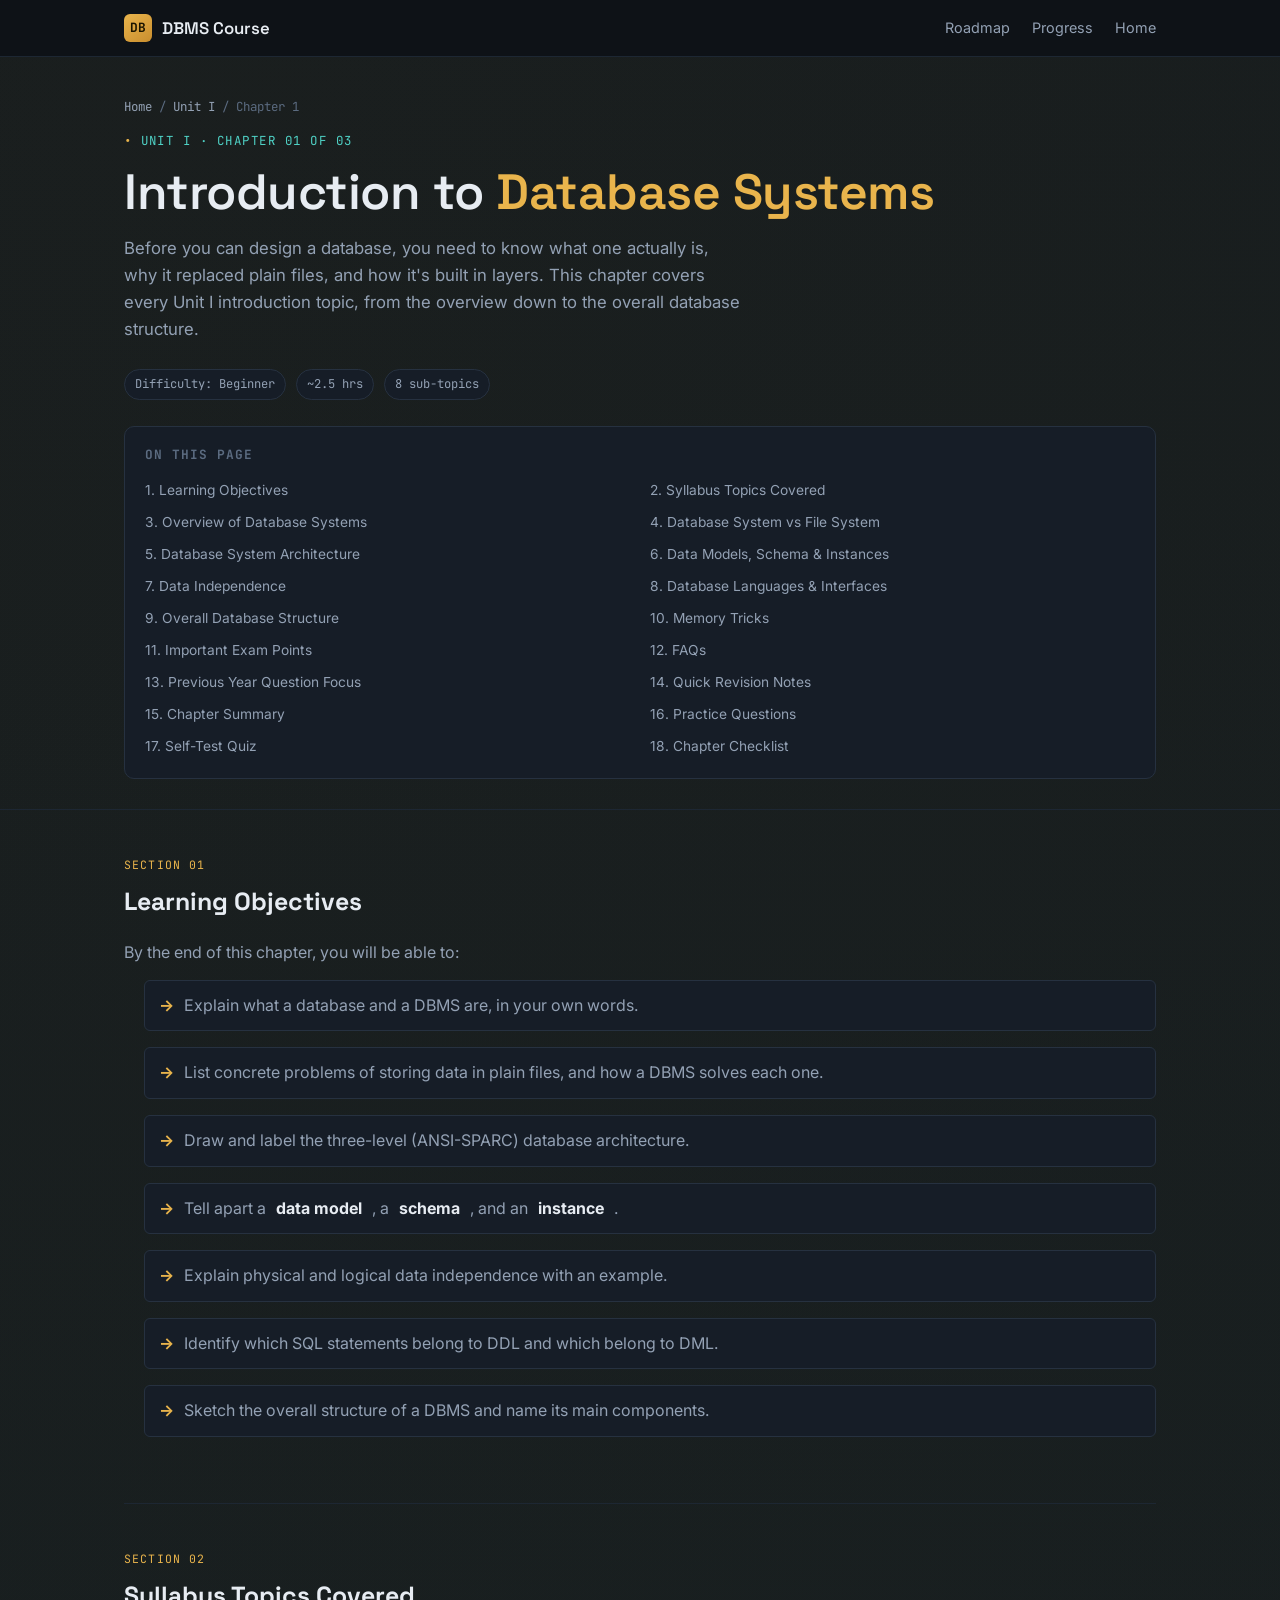
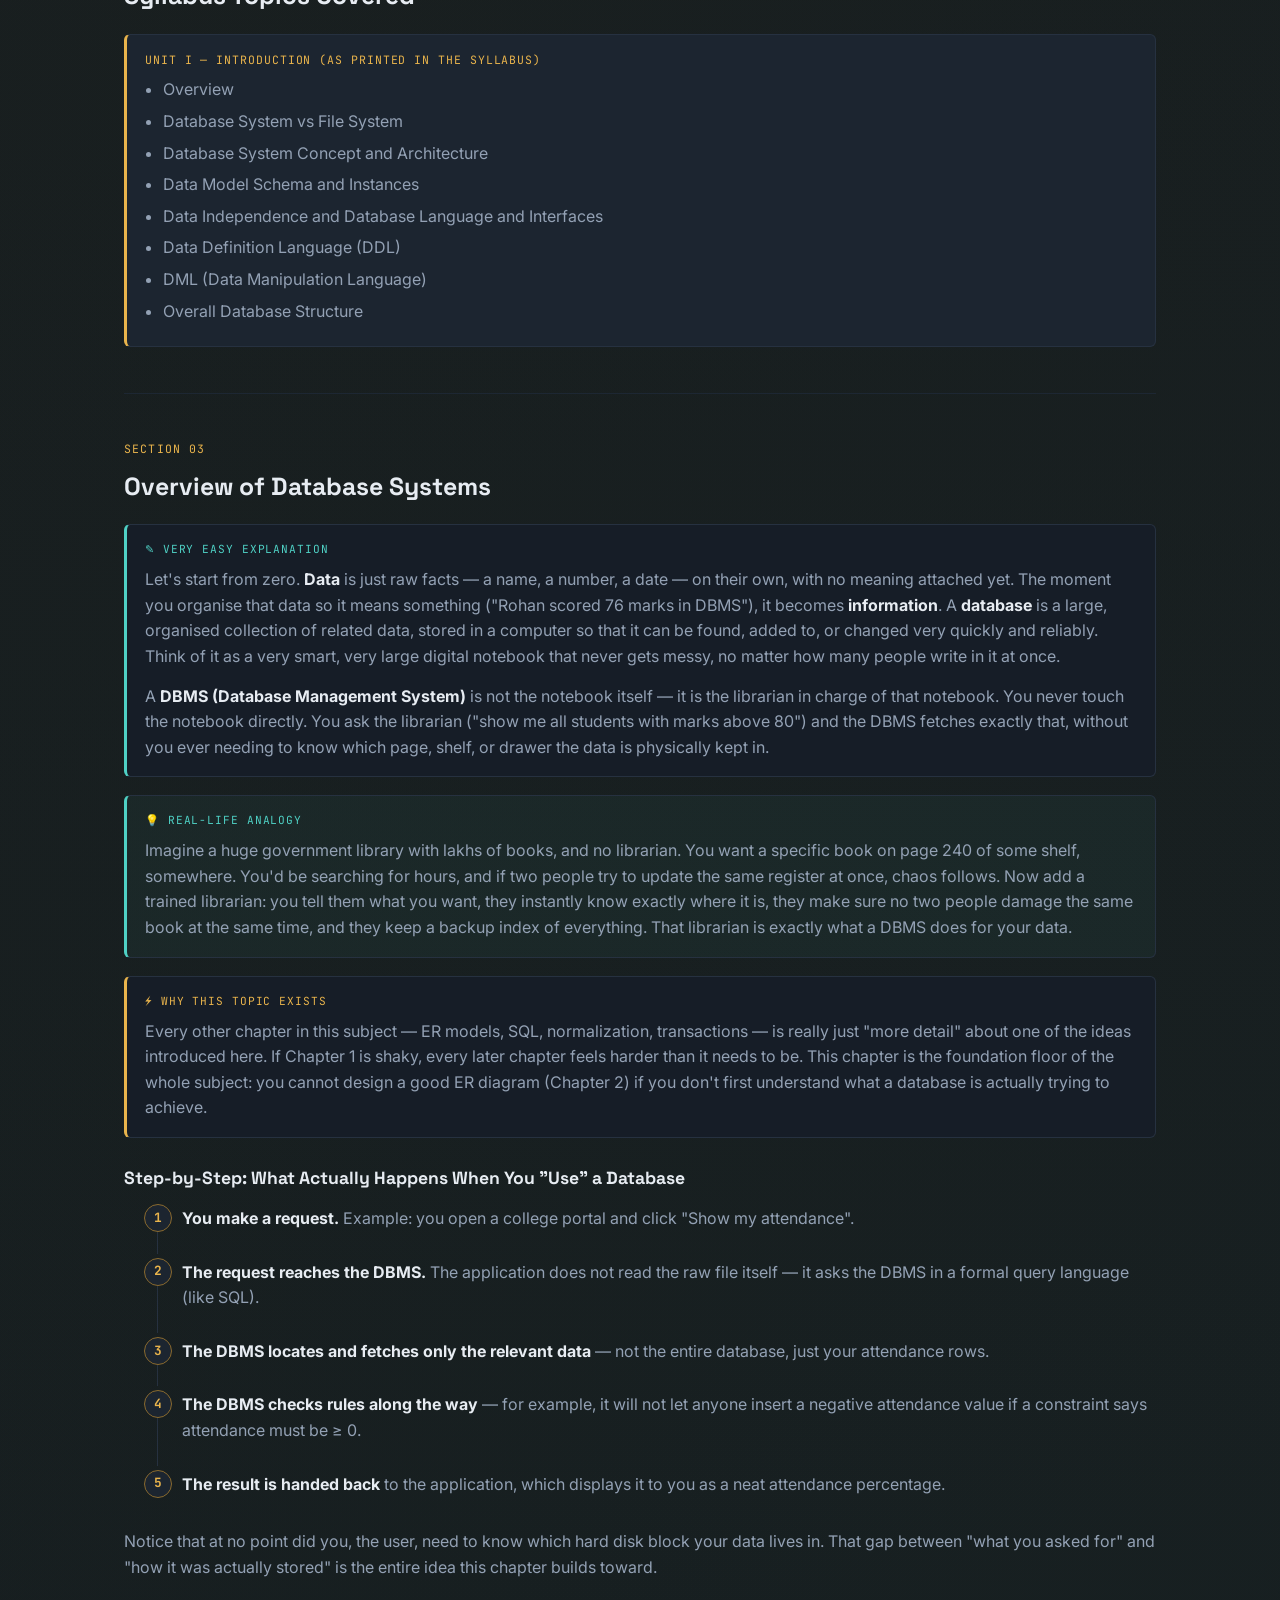
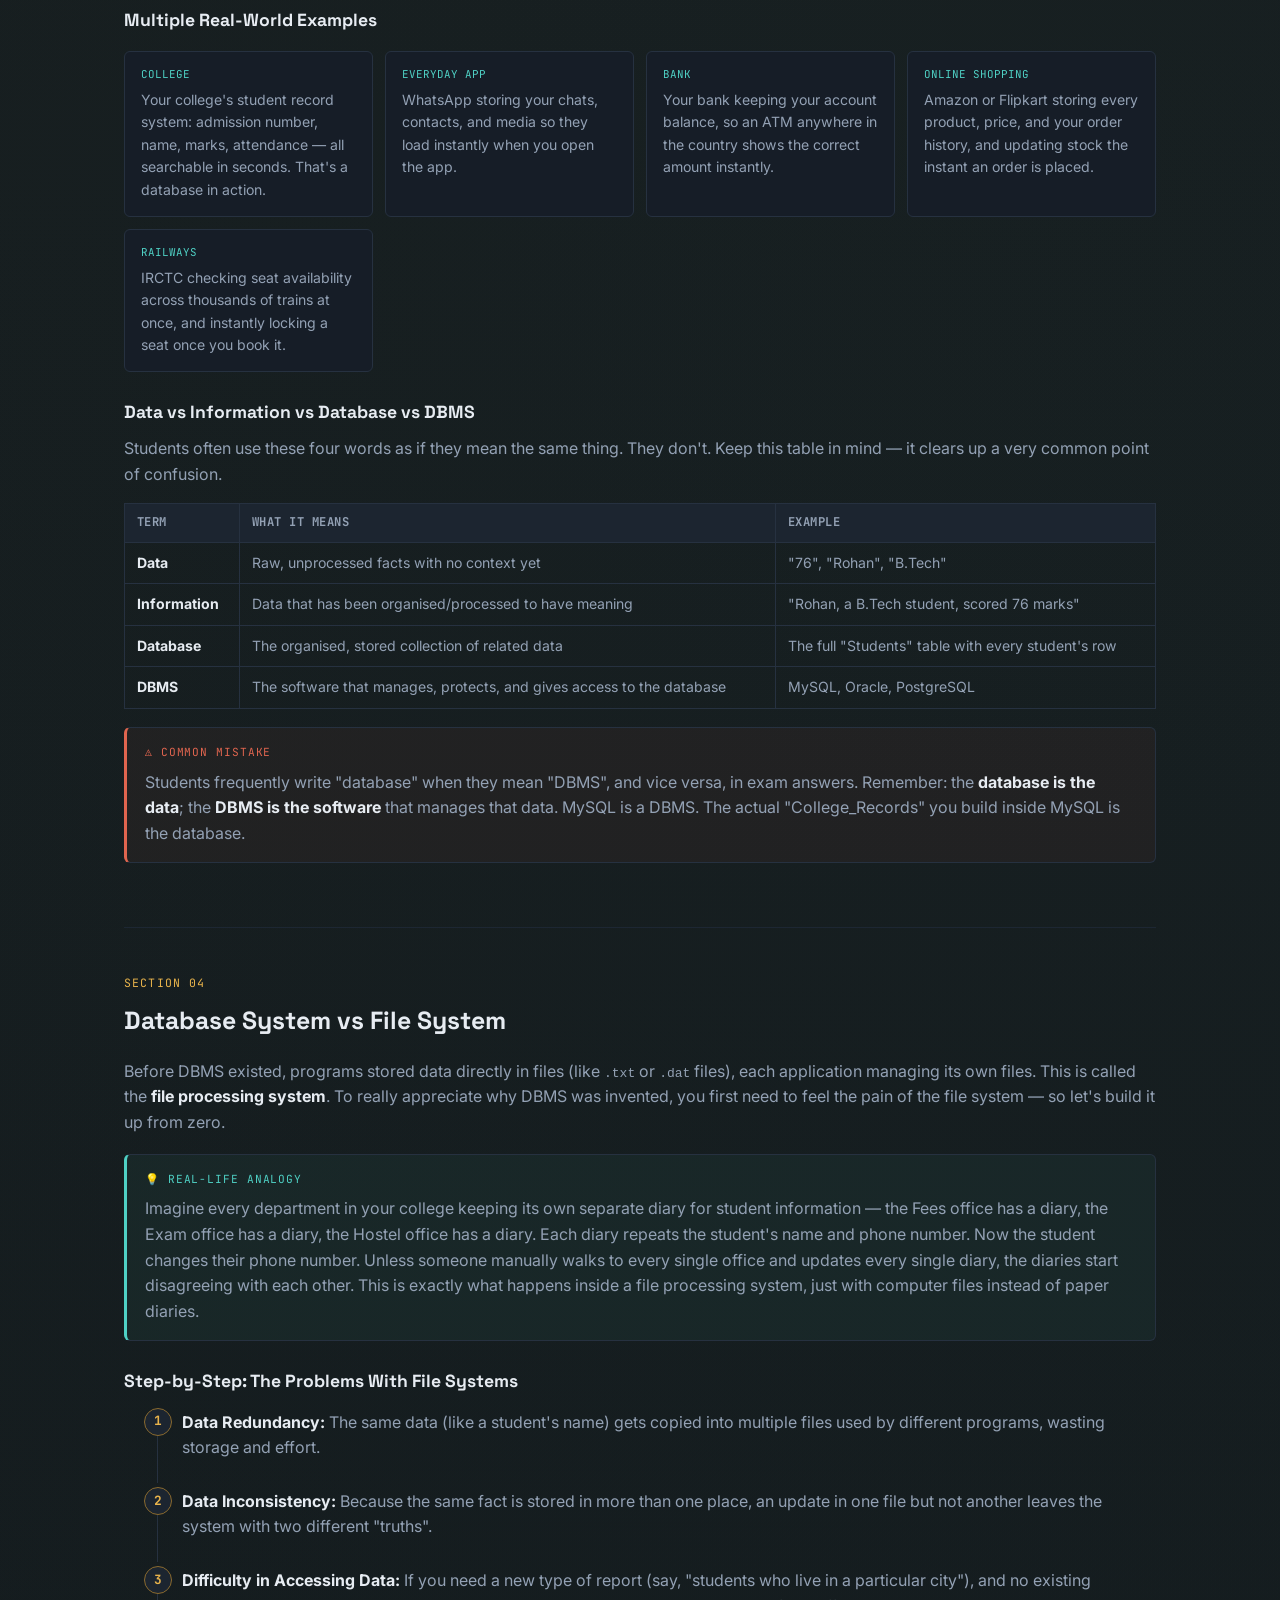
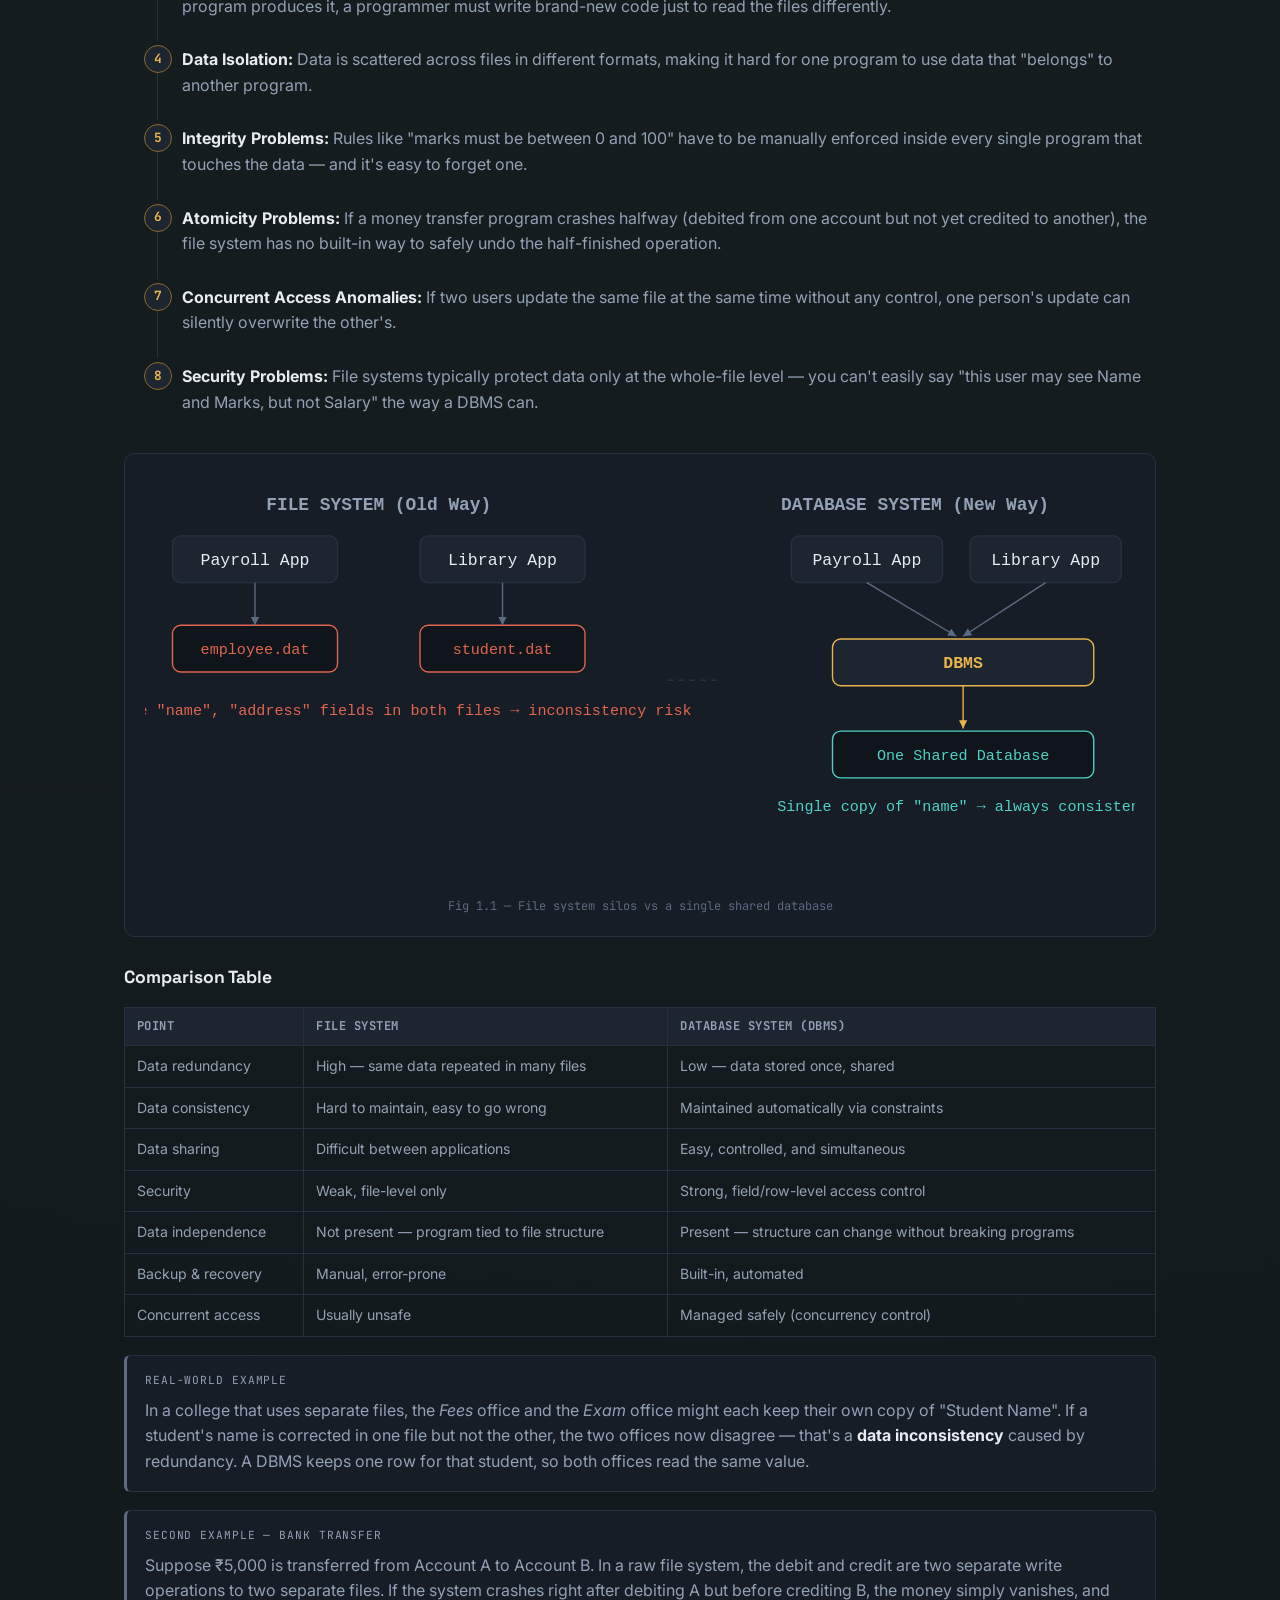
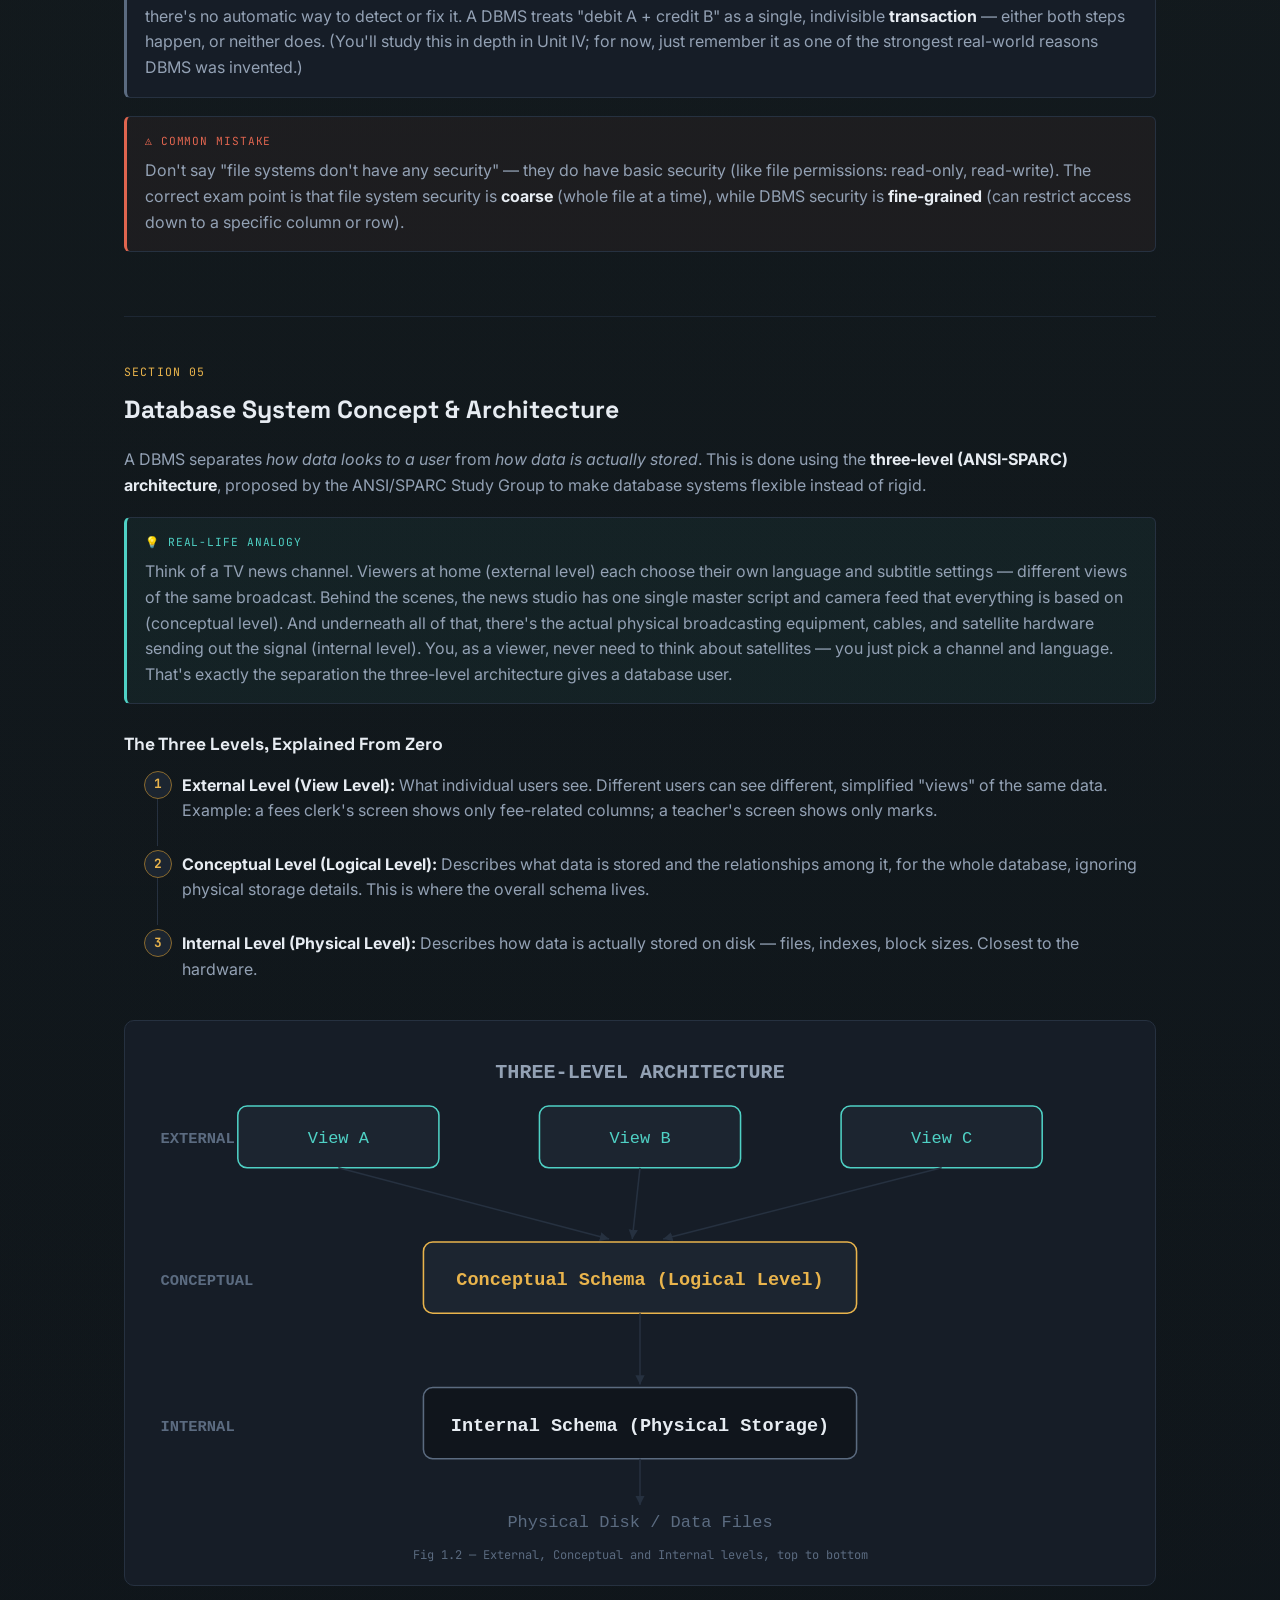
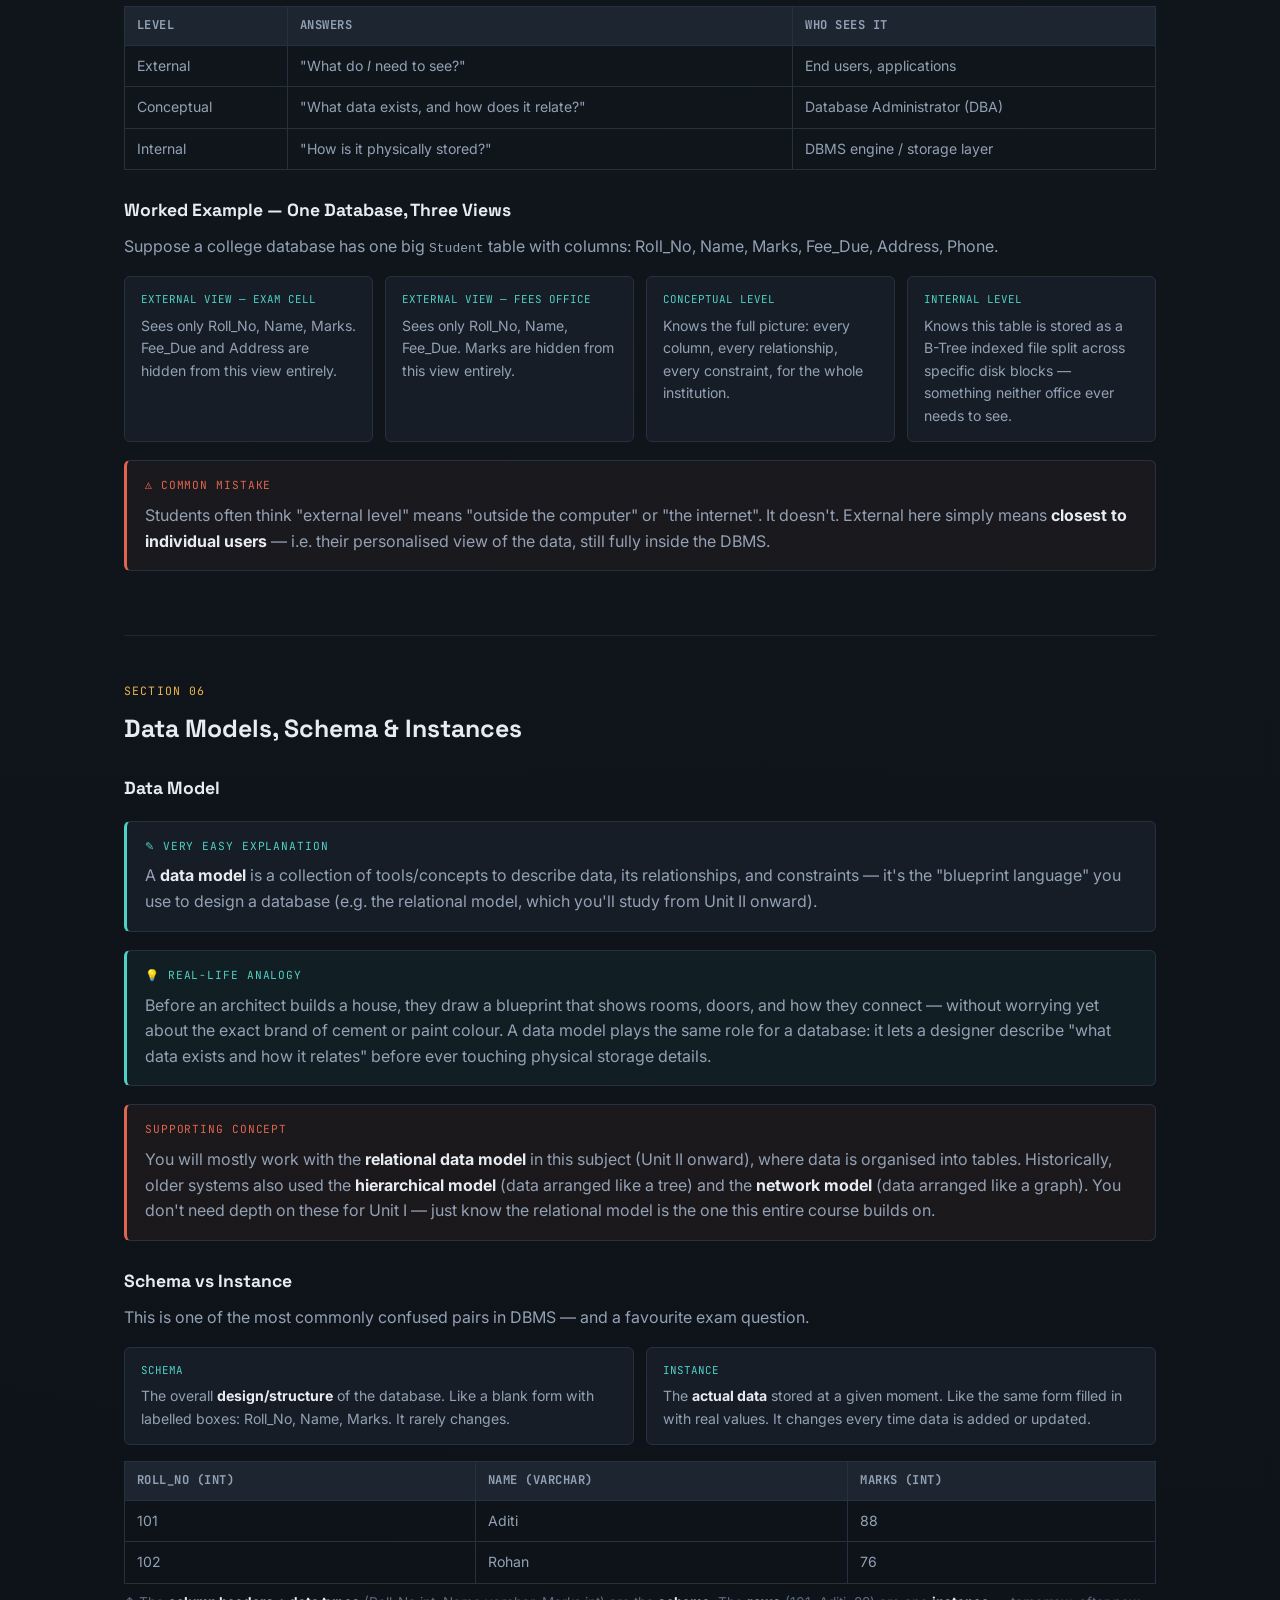
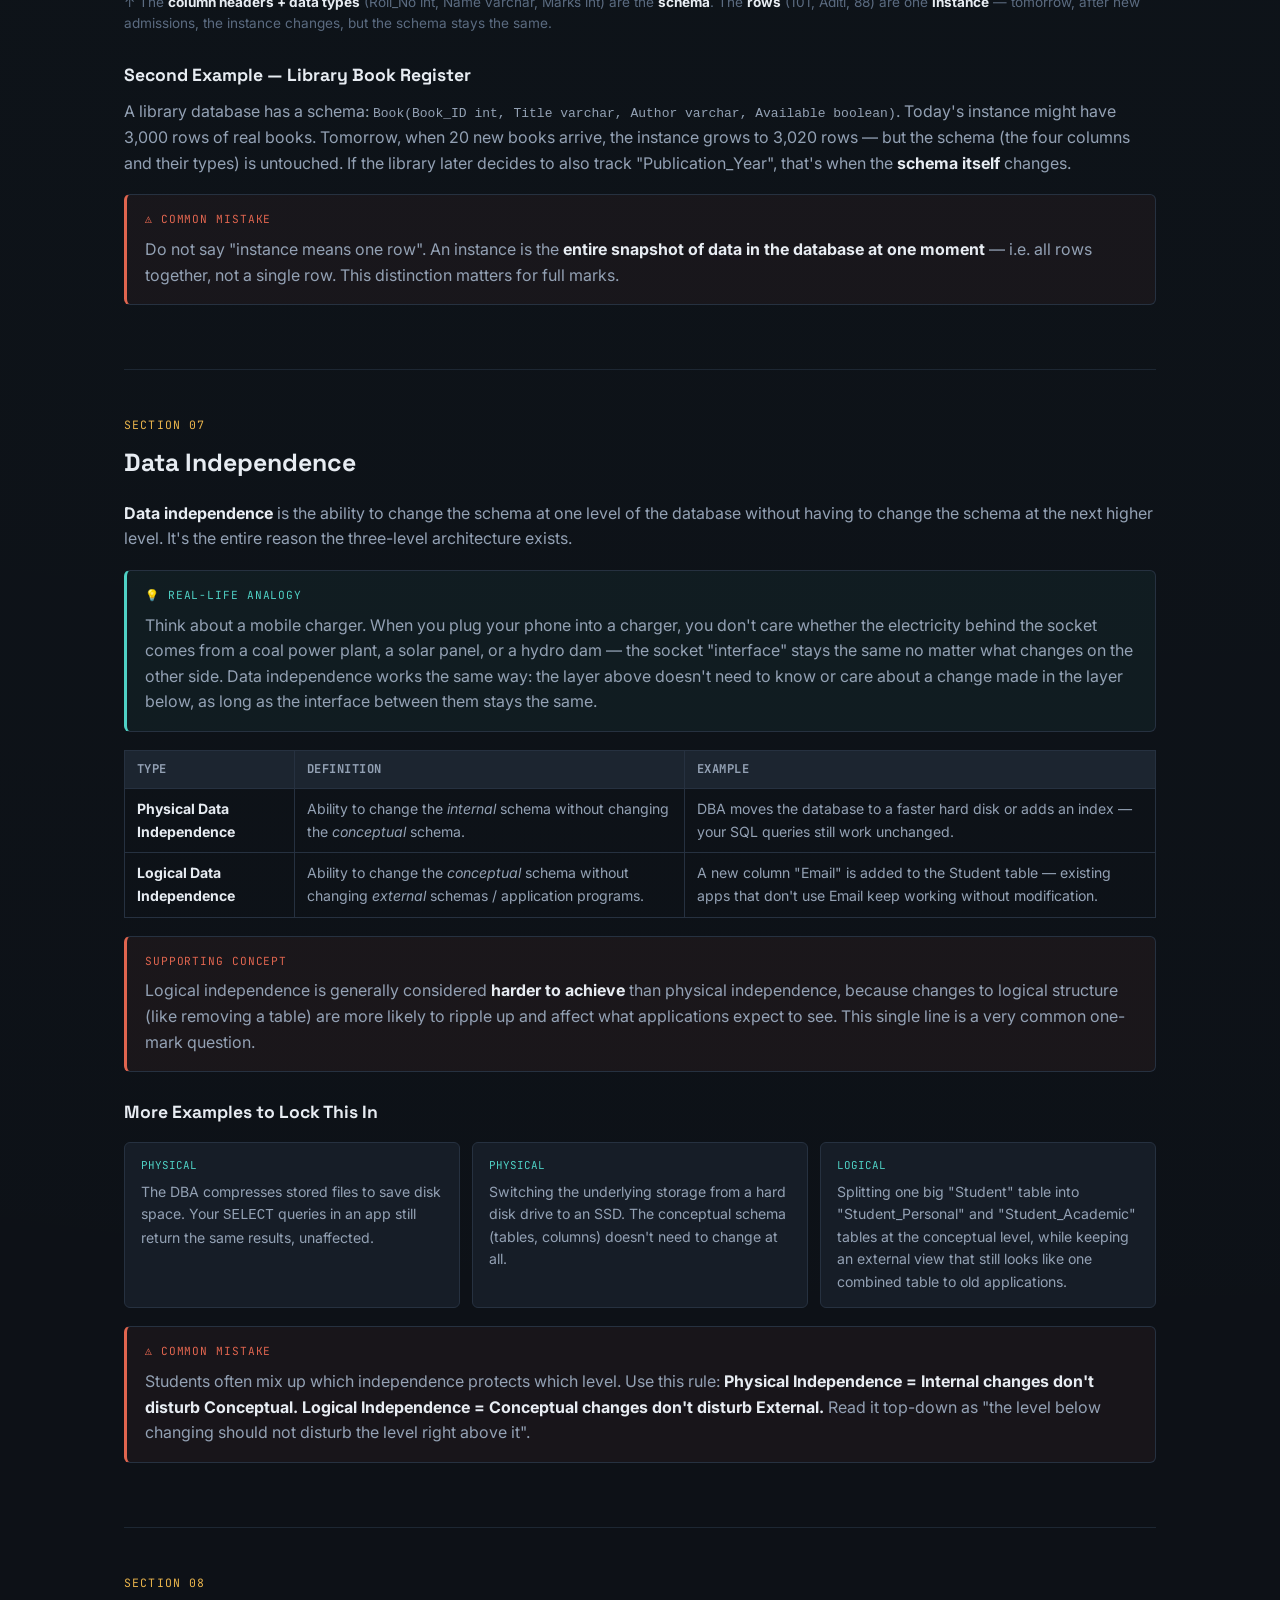
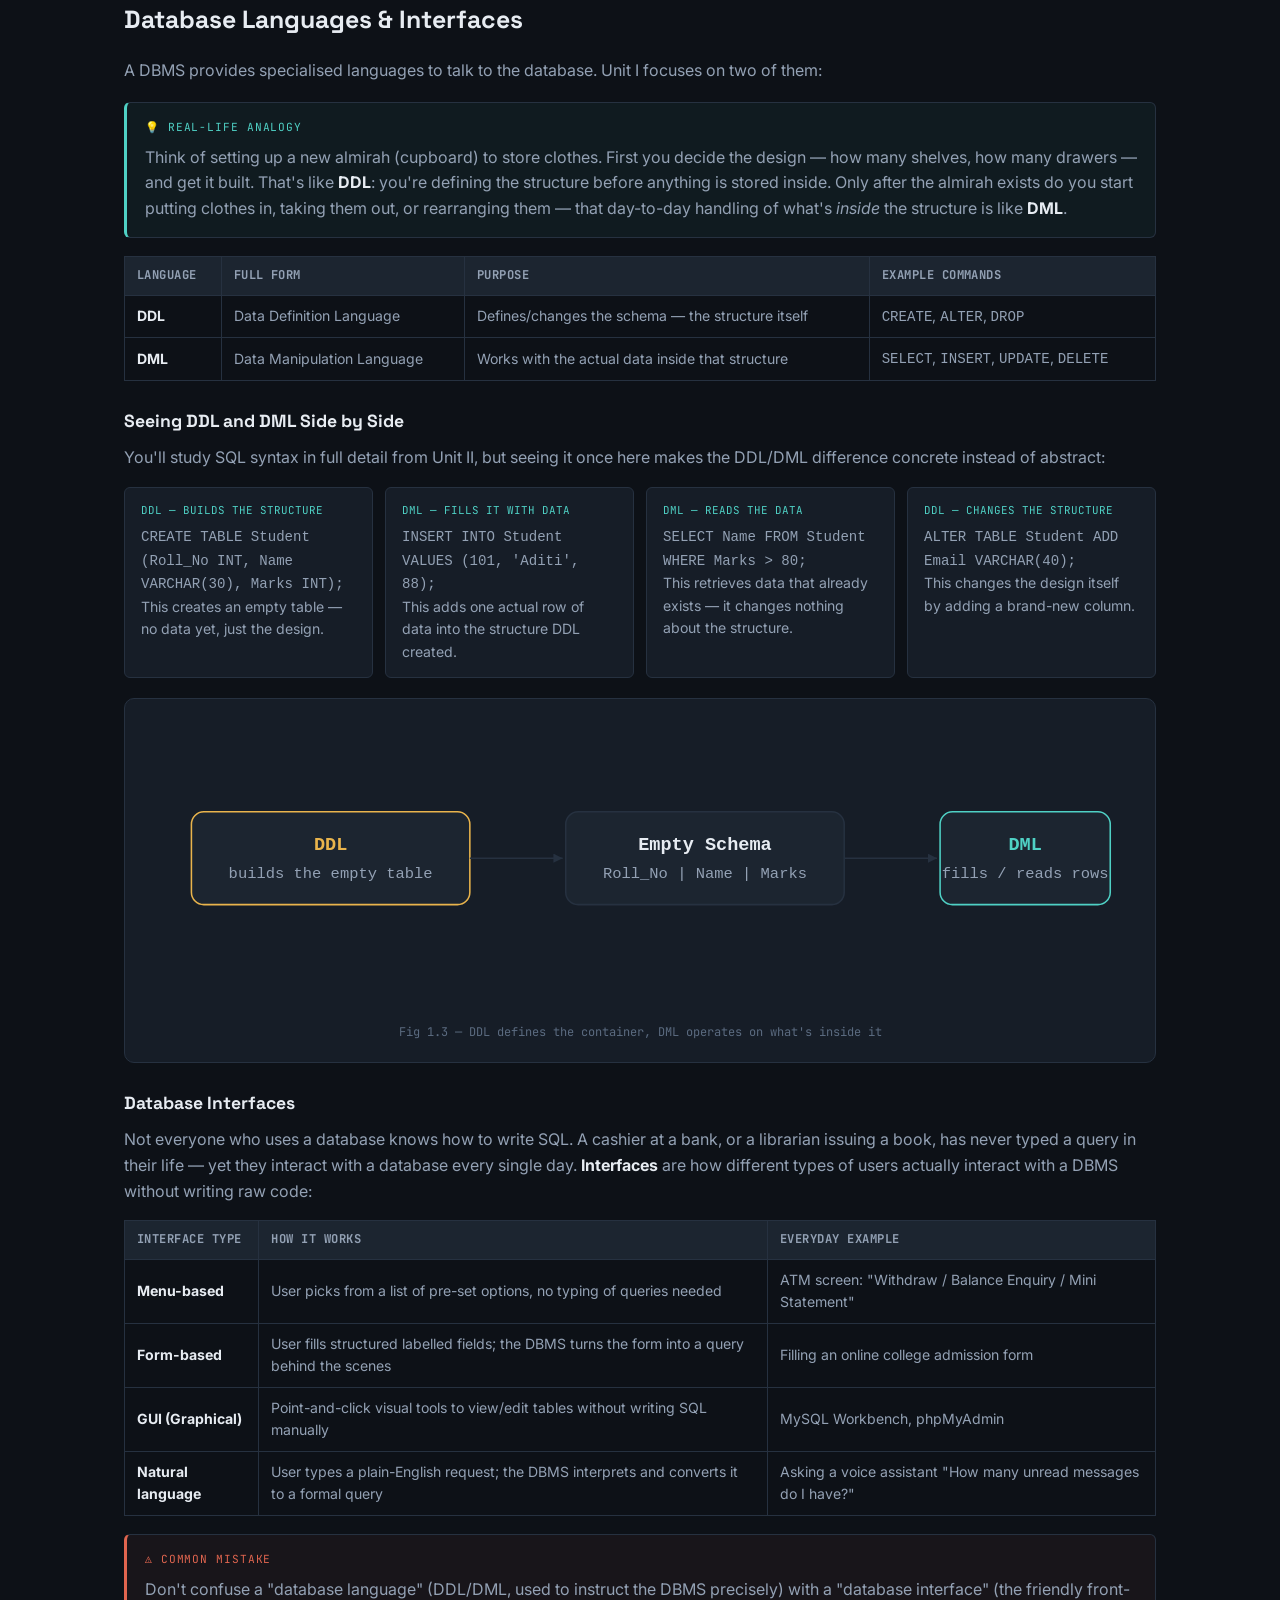
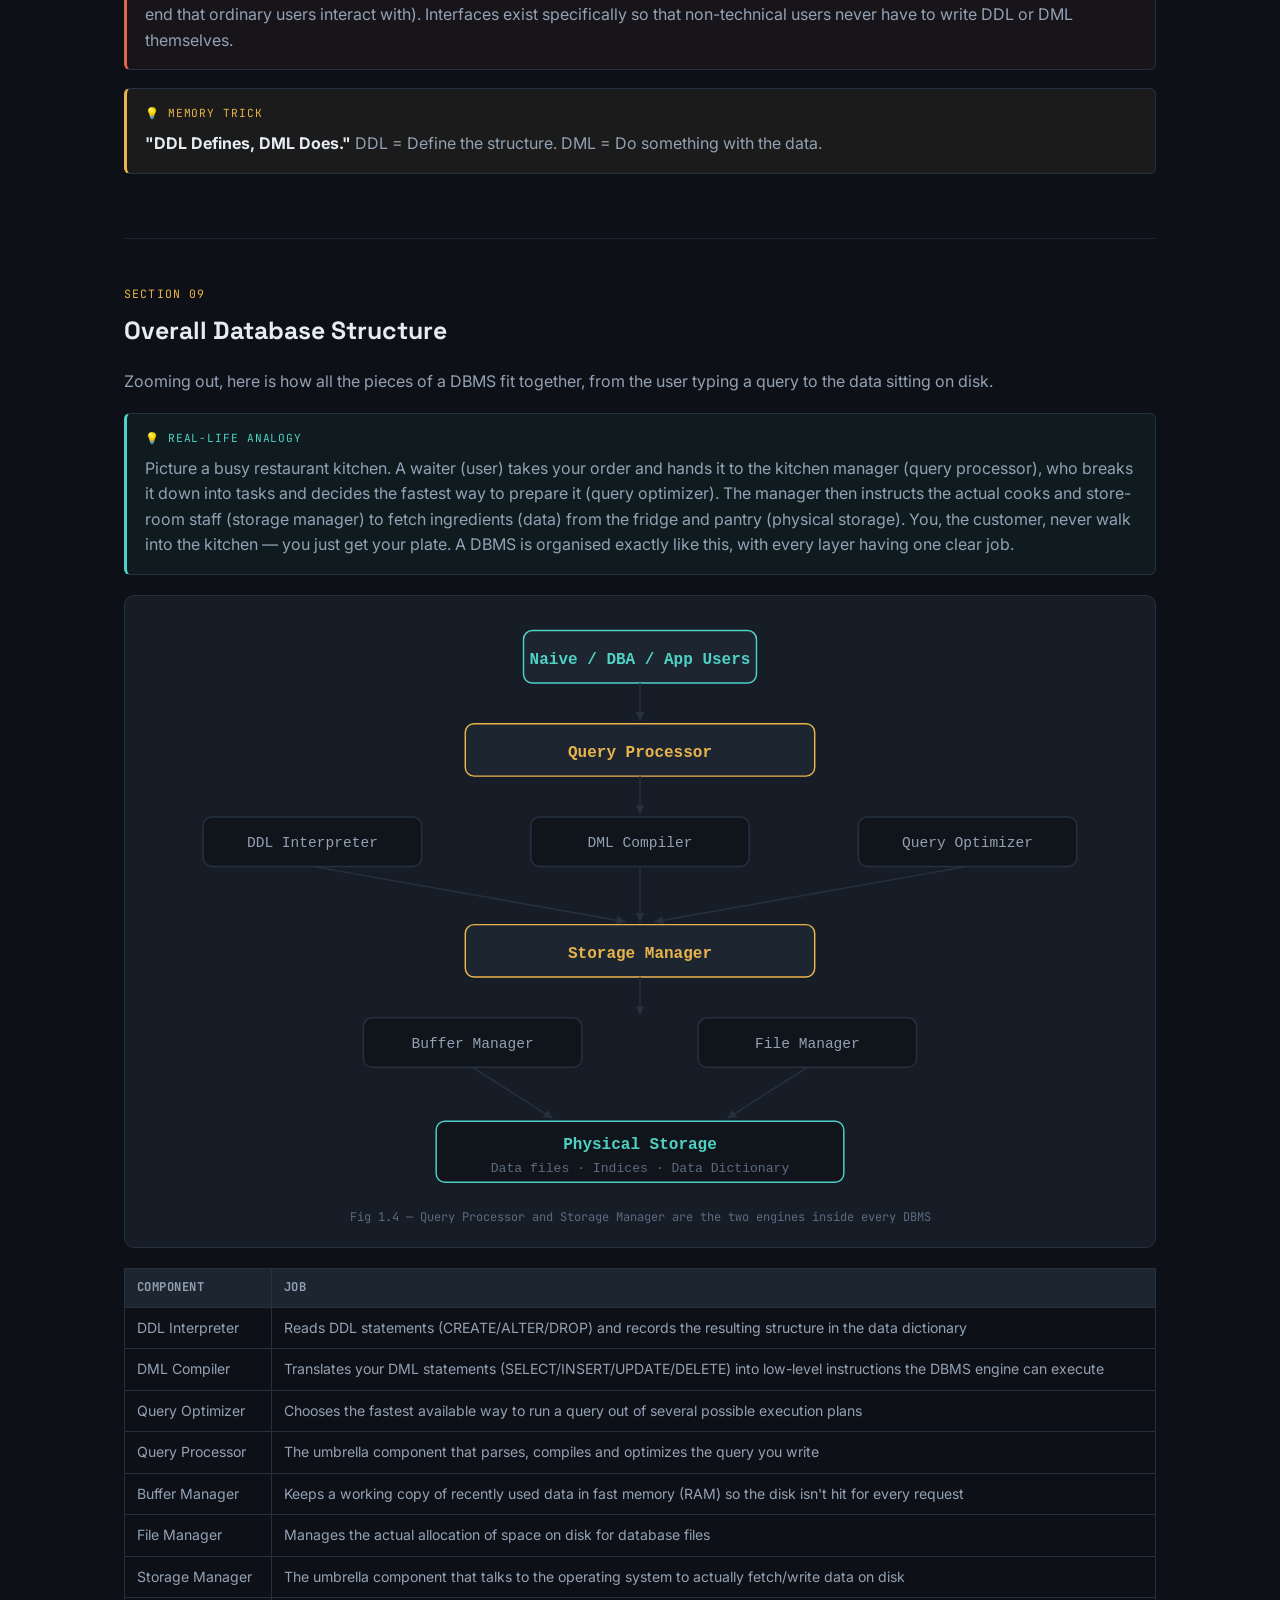
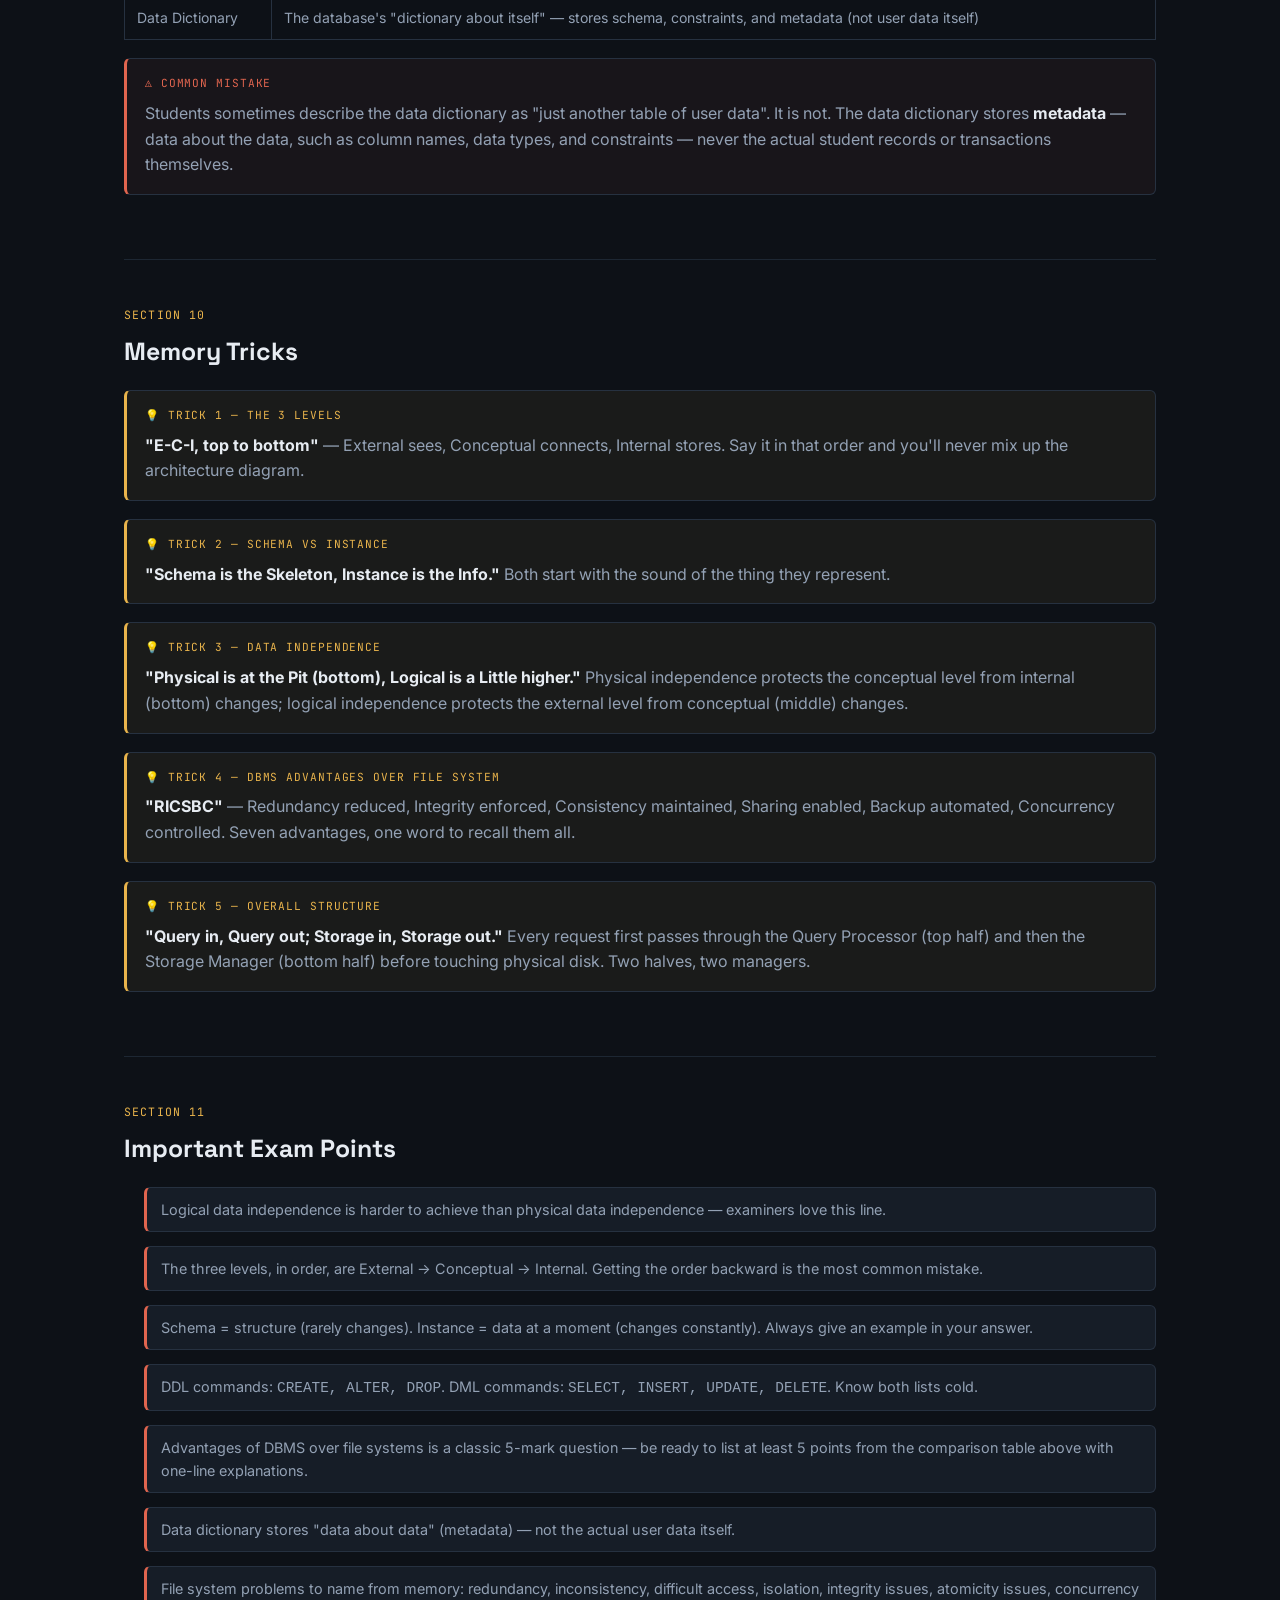
==== commit 4e96eb95: "course structure updated" ====
--- a/unit-1/chapter1.html
+++ b/unit-1/chapter1.html
@@ -3,8 +3,8 @@
 <head>
 <meta charset="UTF-8">
 <meta name="viewport" content="width=device-width, initial-scale=1.0">
-<title>Chapter 1 — Introduction to Database Systems | AKTU DBMS</title>
-<meta name="description" content="AKTU DBMS Chapter 1: Introduction to Database Systems — overview, DBMS vs file system, architecture, schema & instances, data independence, DDL/DML, overall database structure.">
+<title>Chapter 1 — Introduction to Database Systems | DBMS Course</title>
+<meta name="description" content="DBMS Course Chapter 1: Introduction to Database Systems — overview, DBMS vs file system, architecture, schema & instances, data independence, DDL/DML, overall database structure.">
 <link rel="preconnect" href="https://fonts.googleapis.com">
 <link href="https://fonts.googleapis.com/css2?family=Space+Grotesk:wght@500;600;700&family=Inter:wght@400;500;600&family=JetBrains+Mono:wght@400;500;700&display=swap" rel="stylesheet">
 <link rel="stylesheet" href="../css/style.css">
@@ -16,7 +16,7 @@
   <div class="topnav-inner">
     <div class="brand">
       <span class="brand-mark">DB</span>
-      DBMS Path <span class="brand-sub">&nbsp;/ AKTU</span>
+      DBMS Course
     </div>
     <div class="nav-links">
       <a href="../index.html#roadmap">Roadmap</a>
@@ -29,11 +29,11 @@
 <header class="chapter-hero">
   <div class="container">
     <div class="breadcrumb"><a href="../index.html">Home</a> / <a href="../index.html#roadmap">Unit I</a> / Chapter 1</div>
-    <div class="hero-eyebrow">Unit I &middot; Chapter 01 of 22</div>
+    <div class="hero-eyebrow">Unit I &middot; Chapter 01 of 03</div>
     <h1 class="hero-title">Introduction to <span>Database Systems</span></h1>
     <p class="hero-desc">
       Before you can design a database, you need to know what one actually is, why it replaced plain files,
-      and how it's built in layers. This chapter covers every AKTU Unit&nbsp;I "Introduction" topic, from
+      and how it's built in layers. This chapter covers every Unit&nbsp;I introduction topic, from
       the overview down to the overall database structure.
     </p>
     <div class="chapter-meta-row">
@@ -46,7 +46,7 @@
       <h4>On this page</h4>
       <div class="toc-grid">
         <a href="#objectives">1. Learning Objectives</a>
-        <a href="#topics-covered">2. AKTU Topics Covered</a>
+        <a href="#topics-covered">2. Syllabus Topics Covered</a>
         <a href="#overview">3. Overview of Database Systems</a>
         <a href="#db-vs-file">4. Database System vs File System</a>
         <a href="#architecture">5. Database System Architecture</a>
@@ -89,7 +89,7 @@
   <!-- 2. TOPICS COVERED -->
   <section class="topic-block" id="topics-covered">
     <div class="topic-kicker">Section 02</div>
-    <h2>Official AKTU Topics Covered</h2>
+    <h2>Syllabus Topics Covered</h2>
     <div class="syllabus-box">
       <div class="label">Unit I &mdash; Introduction (as printed in the syllabus)</div>
       <ul>
@@ -466,7 +466,7 @@
         You will mostly work with the <strong>relational data model</strong> in this subject (Unit&nbsp;II
         onward), where data is organised into tables. Historically, older systems also used the
         <strong>hierarchical model</strong> (data arranged like a tree) and the <strong>network model</strong>
-        (data arranged like a graph). You don't need depth on these for AKTU Unit&nbsp;I &mdash; just know the
+        (data arranged like a graph). You don't need depth on these for Unit&nbsp;I &mdash; just know the
         relational model is the one this entire course builds on.
       </p>
     </div>
@@ -592,7 +592,7 @@
   <section class="topic-block" id="languages">
     <div class="topic-kicker">Section 08</div>
     <h2>Database Languages &amp; Interfaces</h2>
-    <p>A DBMS provides specialised languages to talk to the database. AKTU Unit&nbsp;I focuses on two of them:</p>
+    <p>A DBMS provides specialised languages to talk to the database. Unit&nbsp;I focuses on two of them:</p>
 
     <div class="callout callout-analogy">
       <div class="callout-label">&#128161; Real-Life Analogy</div>
@@ -822,7 +822,7 @@
   <section class="topic-block" id="pyq">
     <div class="topic-kicker">Section 13</div>
     <h2>Previous Year Question Focus</h2>
-    <p>Recurring question patterns from this topic in AKTU papers, so you know exactly what to prepare.</p>
+    <p>Recurring exam question patterns from this topic, so you know exactly what to prepare.</p>
     <table class="data-table">
       <thead><tr><th>Question Pattern</th><th>Typical Marks</th><th>How Often</th></tr></thead>
       <tbody>
@@ -929,7 +929,7 @@
 
 <footer class="site-footer">
   <div class="container">
-    Chapter 1 of 22 &middot; Unit I &middot; <a href="../index.html#tracker">Back to Progress Tracker</a>
+    Designed &amp; Developed by <a href="https://lucifer01430.github.io/Portfolio" target="_blank" rel="noopener">Harsh</a>
   </div>
 </footer>
 
--- a/css/style.css
+++ b/css/style.css
@@ -1,5 +1,5 @@
 /* ============================================================
-   AKTU DBMS LEARNING PATH — DESIGN SYSTEM
+   DBMS COURSE LEARNING PATH — DESIGN SYSTEM
    Theme: "Query Console" — a dark database-console aesthetic.
    Chapters are rendered as connected schema records down a
    relationship rail, echoing the ER-diagram world of DBMS.
@@ -93,10 +93,33 @@
 .nav-links a { color: var(--text-dim); }
 .nav-links a:hover { color: var(--accent); text-decoration: none; }
 
+.btn {
+  font-family: var(--font-mono);
+  font-size: 0.82rem;
+  font-weight: 700;
+  padding: 11px 18px;
+  border-radius: 7px;
+  border: 1px solid var(--accent);
+  background: var(--accent);
+  color: #1a1400;
+  display: inline-flex;
+  align-items: center;
+  justify-content: center;
+  min-height: 42px;
+  transition: transform 0.15s ease, border-color 0.15s ease, background 0.15s ease;
+}
+.btn:hover { transform: translateY(-1px); text-decoration: none; }
+.btn-outline {
+  background: transparent;
+  color: var(--text);
+  border-color: var(--border);
+}
+.btn-outline:hover { border-color: var(--text-dim); }
+
 /* ---------- Hero ---------- */
 
 .hero {
-  padding: 64px 0 40px;
+  padding: 72px 0 48px;
   border-bottom: 1px solid var(--border-soft);
 }
 .hero-eyebrow {
@@ -111,6 +134,12 @@
 }
 h1.hero-title span { color: var(--accent); }
 .hero-desc { color: var(--text-dim); font-size: 1.05rem; max-width: 620px; margin: 0 0 26px; }
+.hero-actions {
+  display: flex;
+  flex-wrap: wrap;
+  gap: 12px;
+  margin: 0 0 22px;
+}
 .hero-badges { display: flex; flex-wrap: wrap; gap: 10px; }
 .badge {
   font-family: var(--font-mono); font-size: 0.76rem; color: var(--text-dim);
@@ -130,6 +159,43 @@
   font-family: var(--font-display); font-size: 1.7rem; margin: 0 0 8px; font-weight: 600;
 }
 .section-head p { color: var(--text-dim); margin: 0; max-width: 640px; }
+
+.overview-grid {
+  display: grid;
+  grid-template-columns: repeat(3, 1fr);
+  gap: 14px;
+}
+.overview-card {
+  background: var(--surface);
+  border: 1px solid var(--border);
+  border-radius: var(--radius);
+  padding: 20px;
+}
+.overview-icon {
+  width: 34px;
+  height: 34px;
+  border-radius: 6px;
+  display: inline-flex;
+  align-items: center;
+  justify-content: center;
+  margin-bottom: 16px;
+  background: rgba(79,209,197,0.1);
+  border: 1px solid var(--teal-dim);
+  color: var(--teal);
+  font-family: var(--font-mono);
+  font-size: 0.76rem;
+  font-weight: 700;
+}
+.overview-card h3 {
+  font-family: var(--font-display);
+  font-size: 1.05rem;
+  margin: 0 0 8px;
+}
+.overview-card p {
+  color: var(--text-dim);
+  font-size: 0.9rem;
+  margin: 0;
+}
 
 /* ============================================================
    PROGRESS TRACKER
@@ -262,13 +328,17 @@
   color: var(--text-faint); font-size: 0.85rem; text-align: center;
 }
 .site-footer code { font-family: var(--font-mono); color: var(--text-dim); }
+.site-footer a { color: var(--accent); font-weight: 600; }
 
 /* ---------- Responsive ---------- */
 
 @media (max-width: 720px) {
+  .overview-grid { grid-template-columns: 1fr; }
   .stats-grid { grid-template-columns: repeat(2, 1fr); }
   .nav-links { display: none; }
   .tracker-row { flex-direction: column; align-items: flex-start; }
+  .tracker-row-controls { width: 100%; flex-wrap: wrap; }
+  .mini-btn { flex: 1; min-width: 130px; }
 }
 
 @media (prefers-reduced-motion: reduce) {
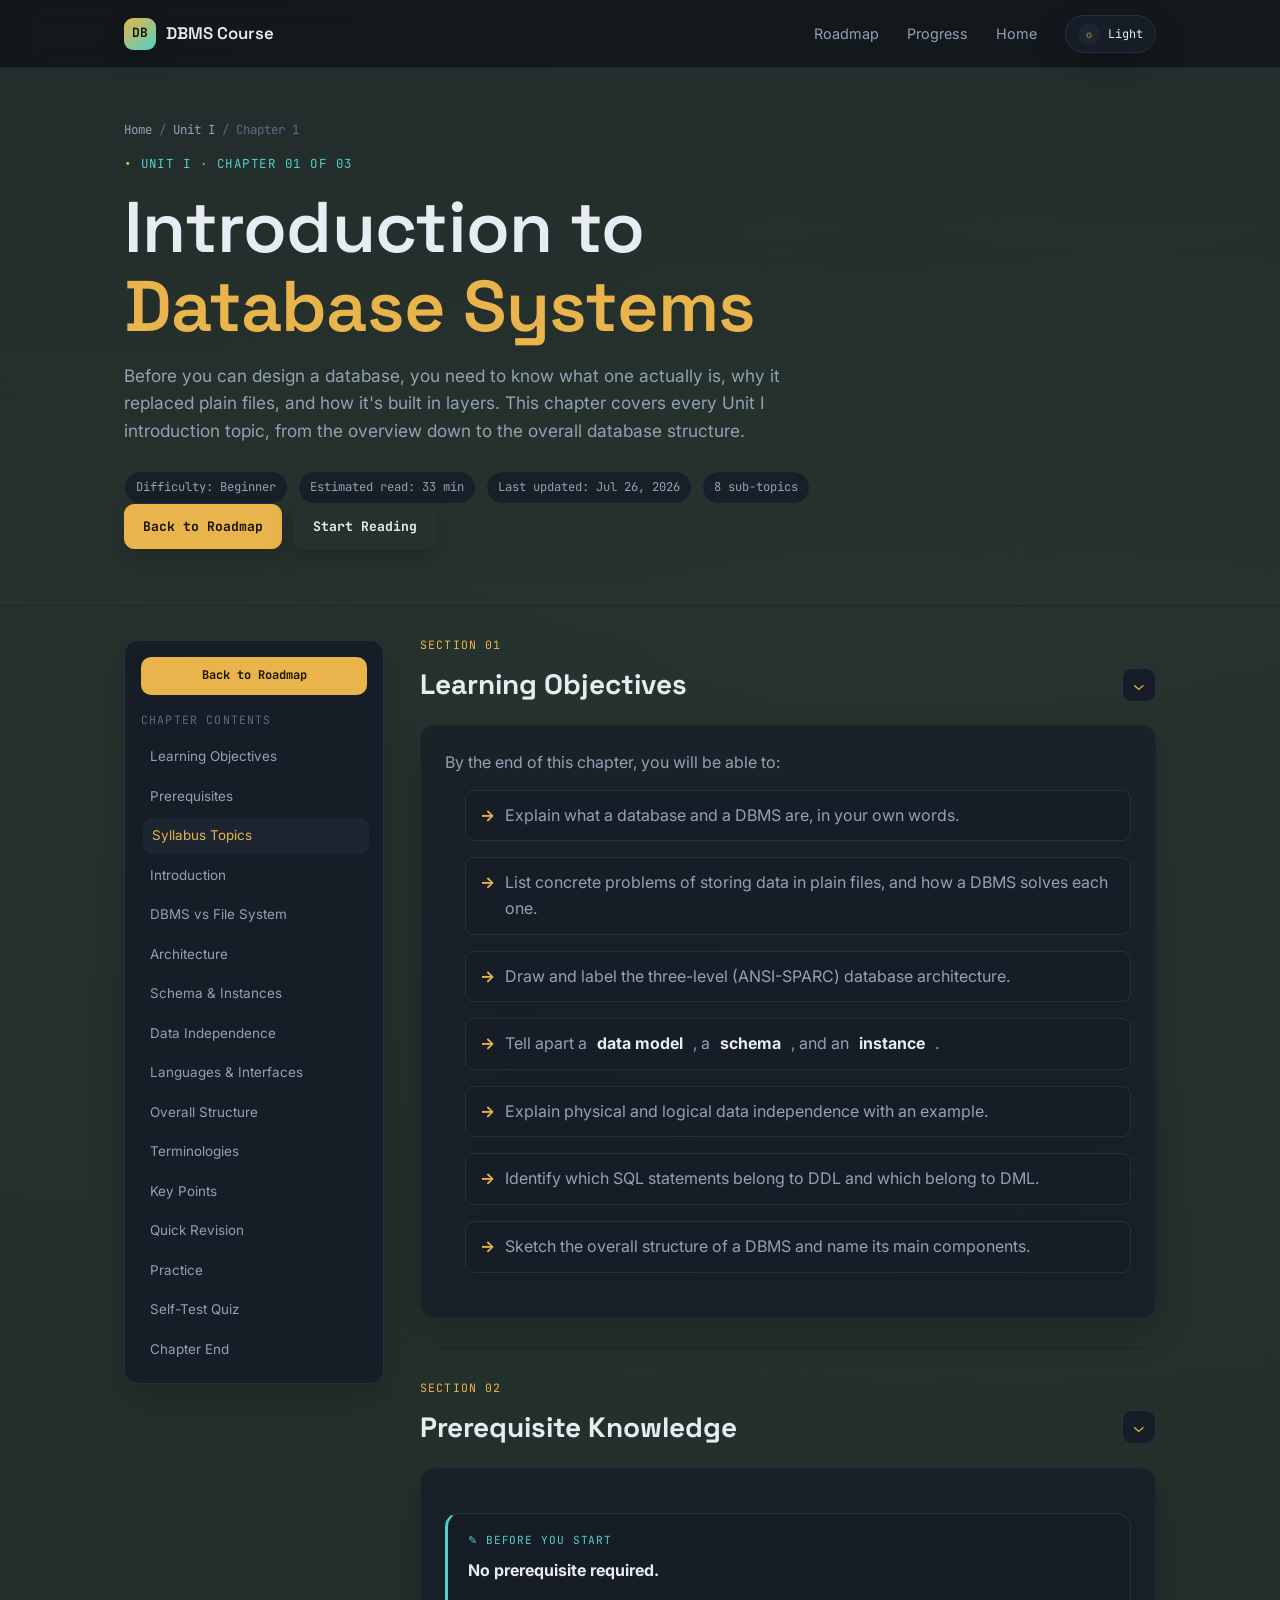
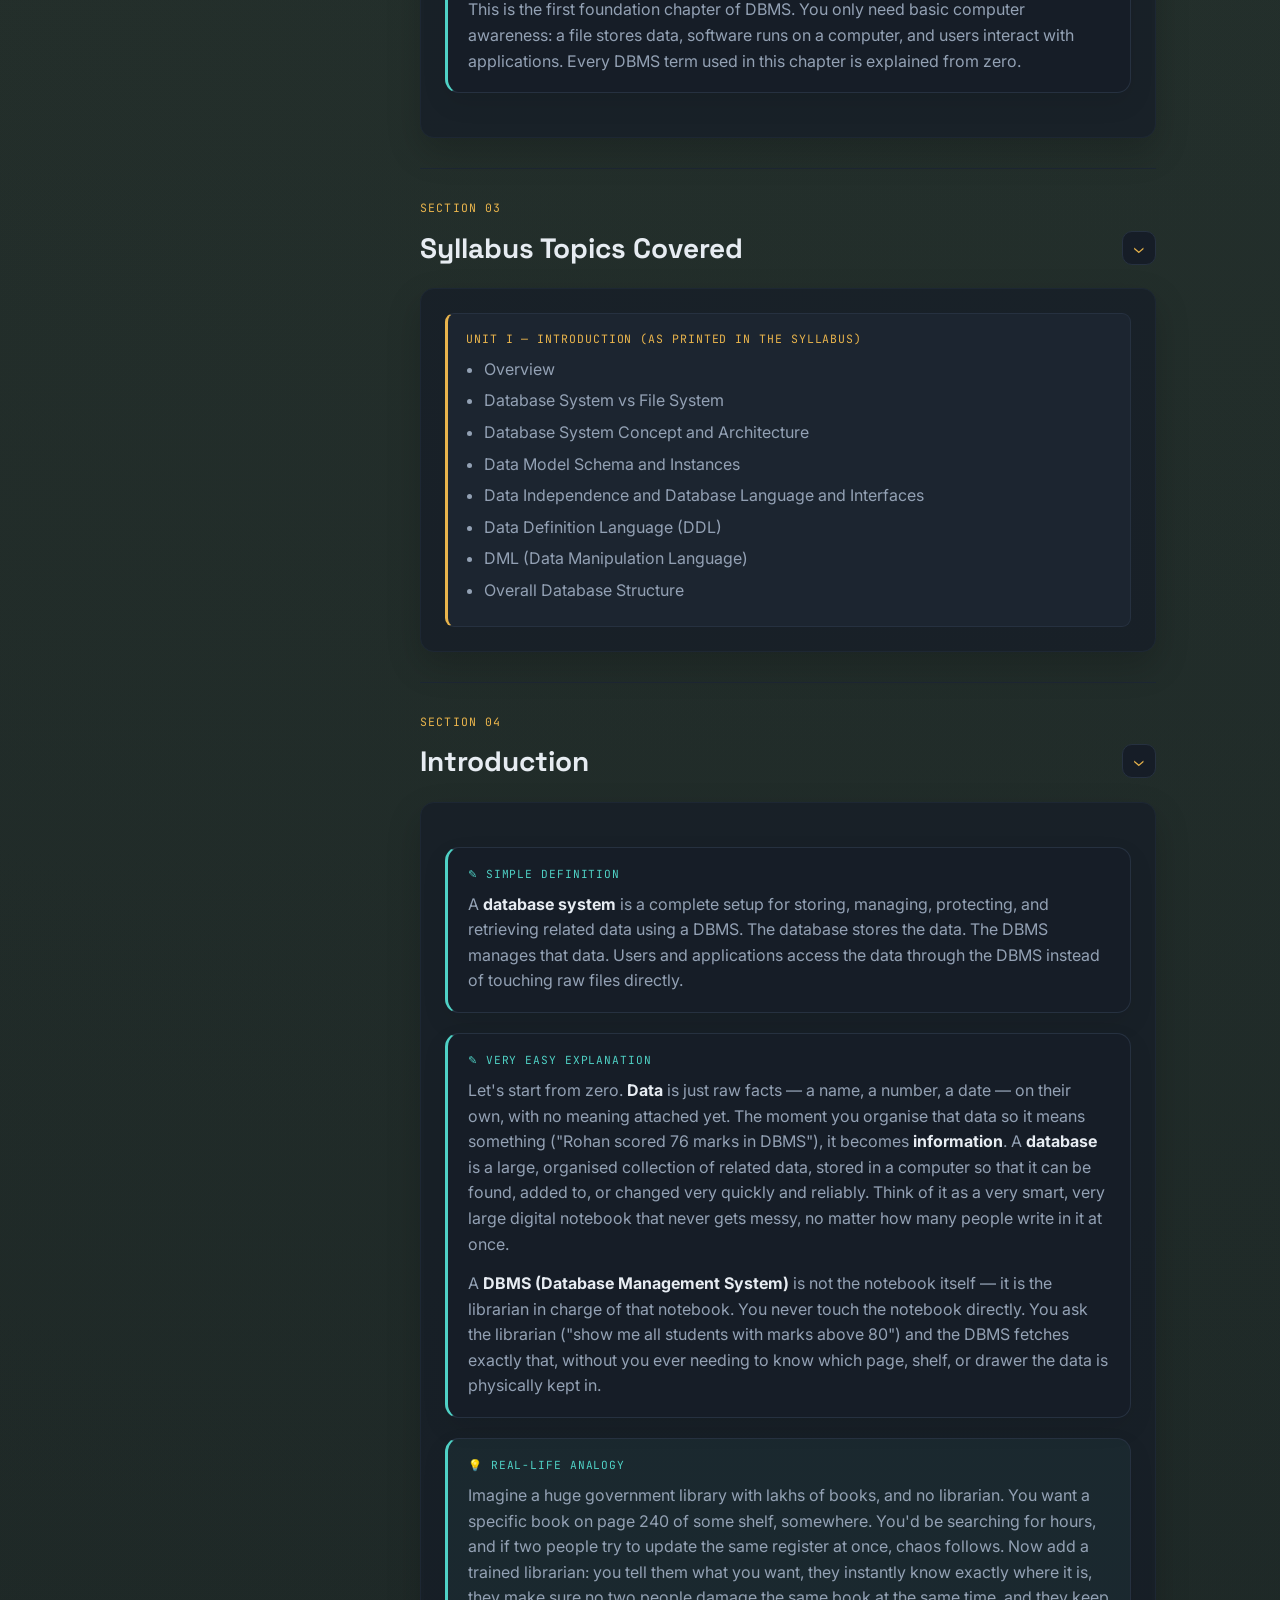
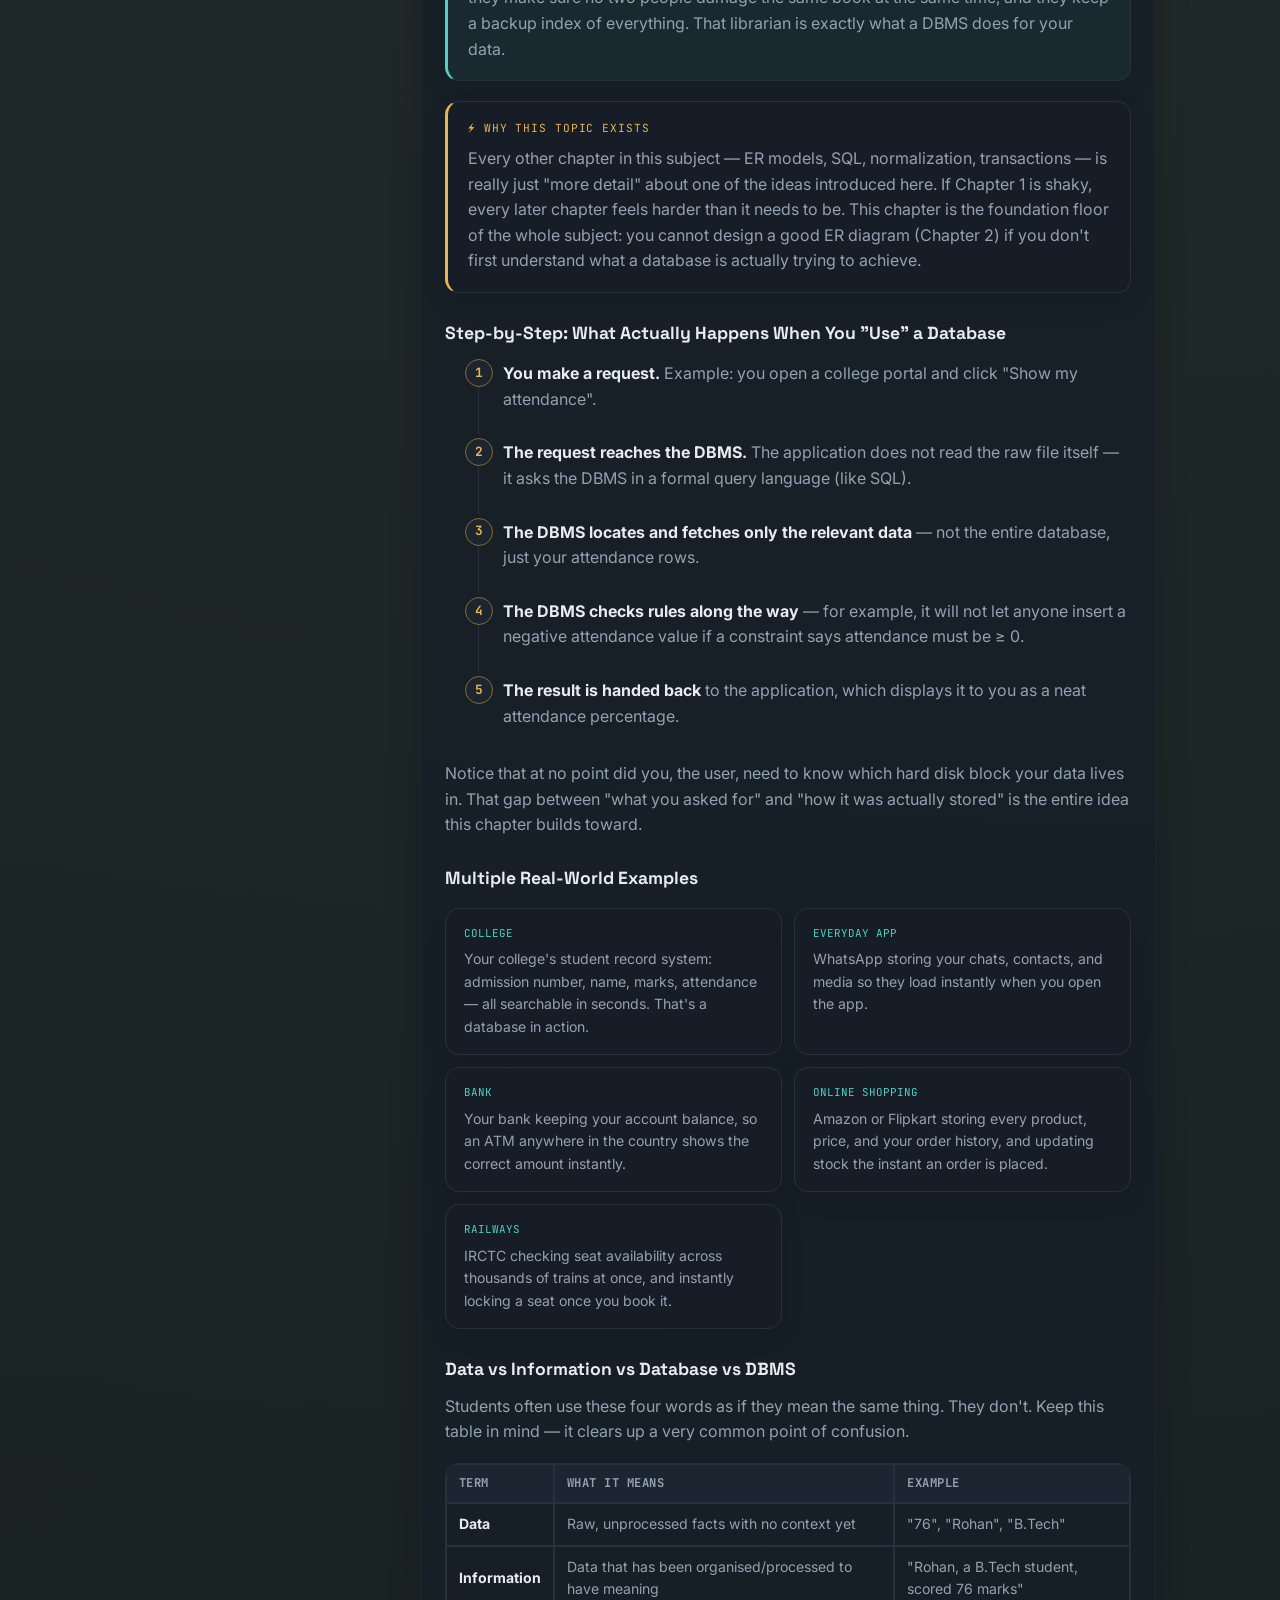
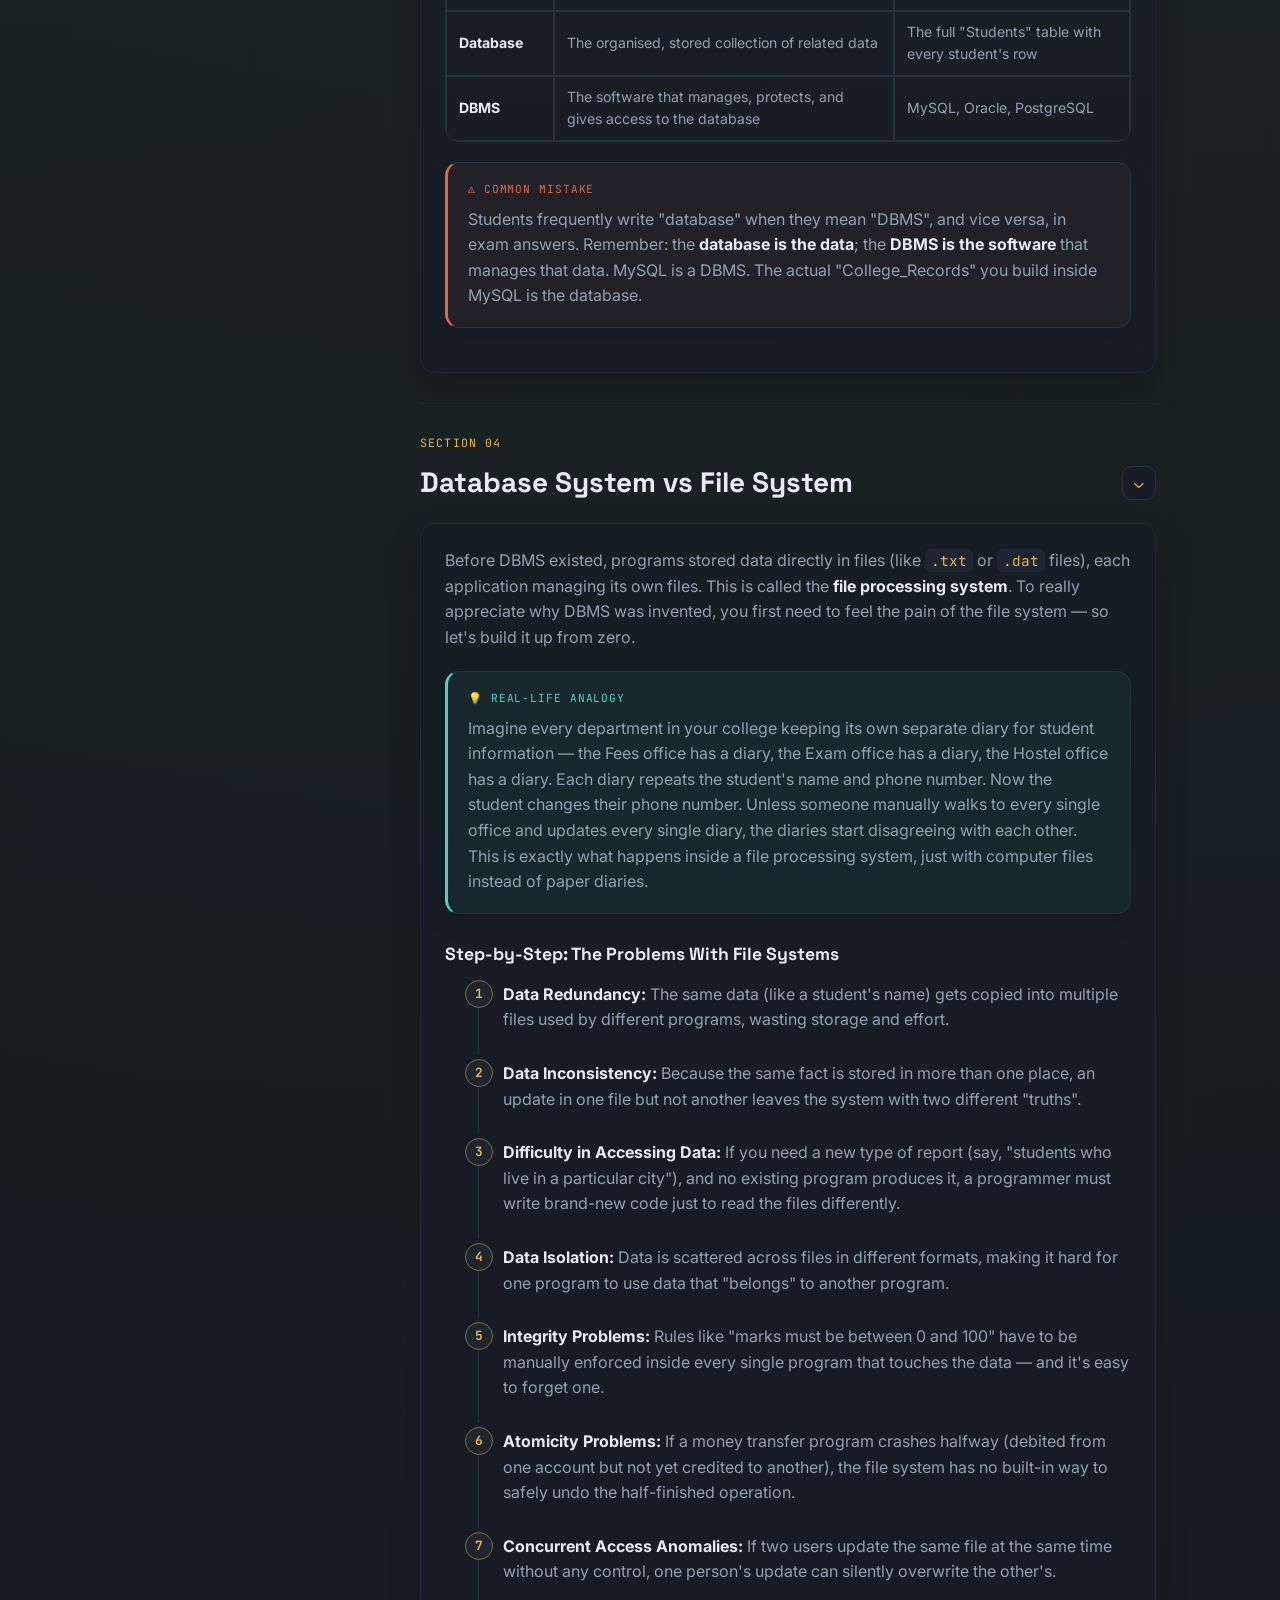
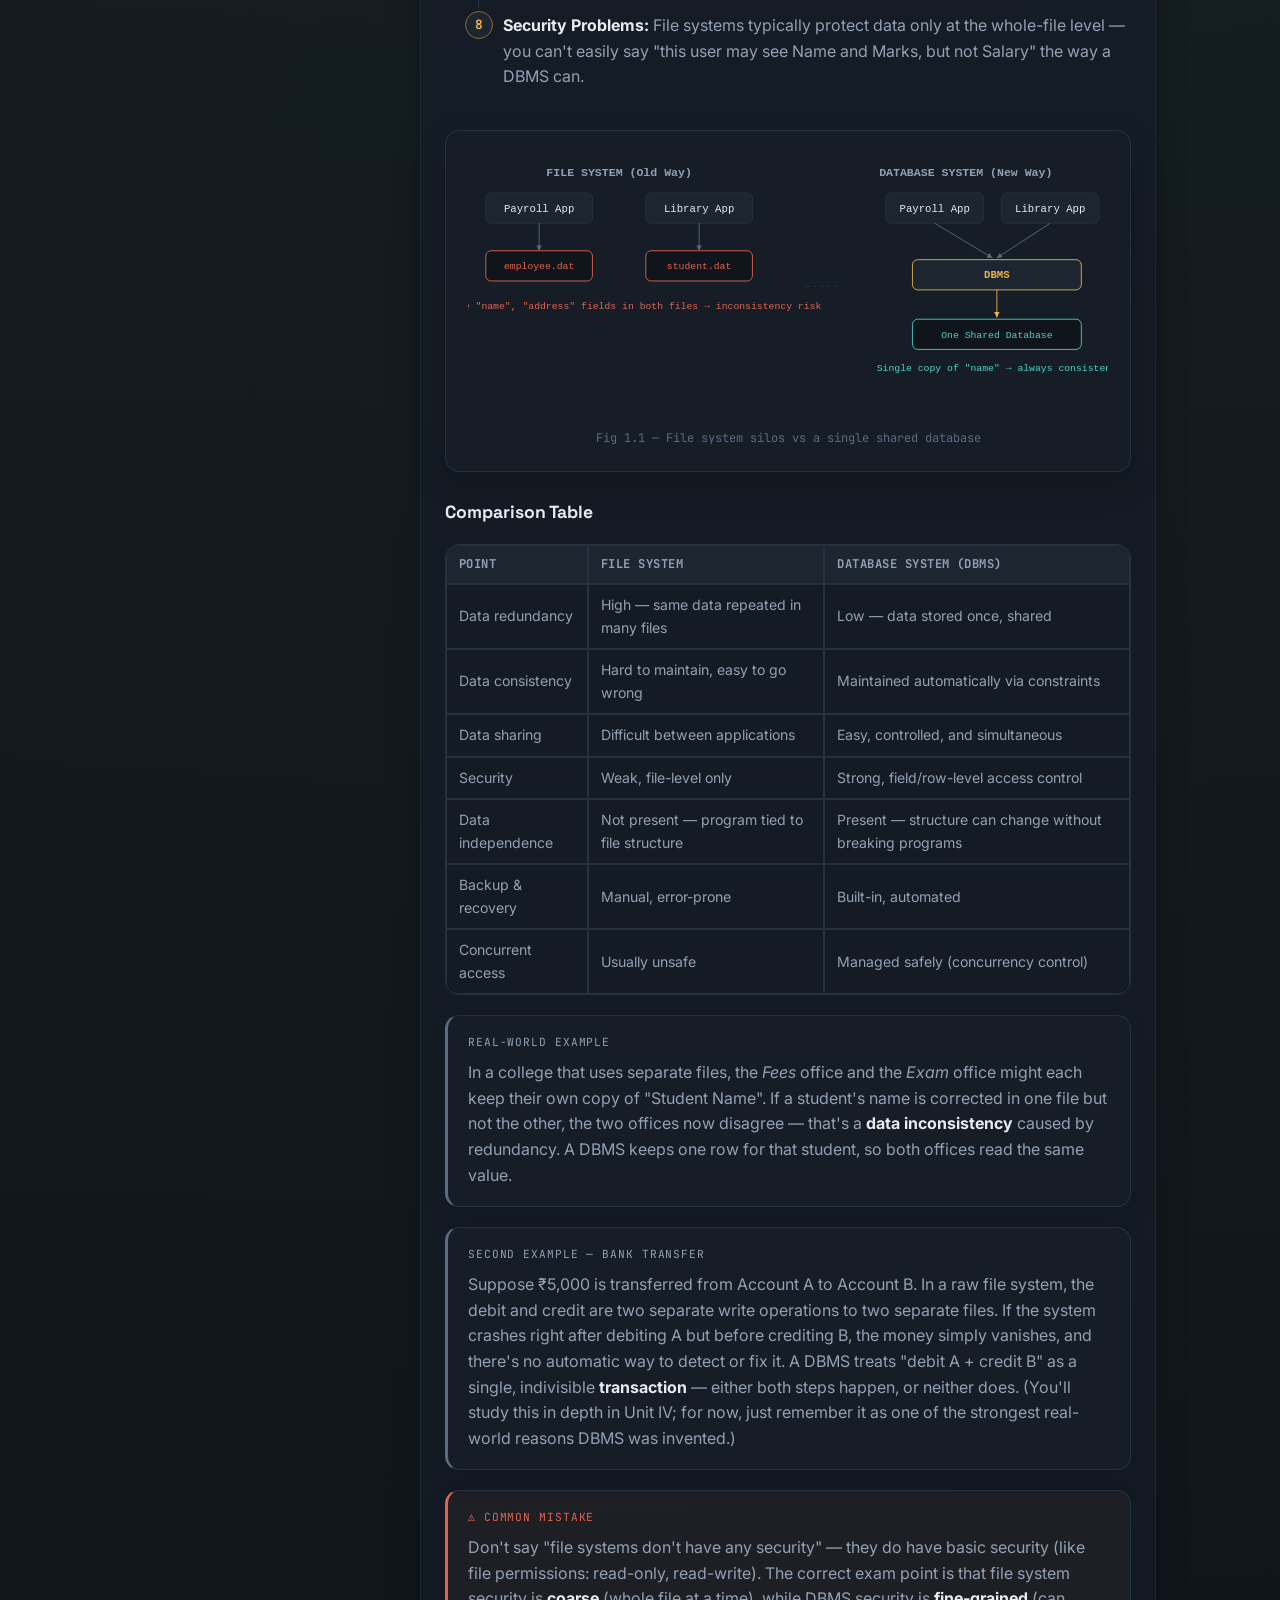
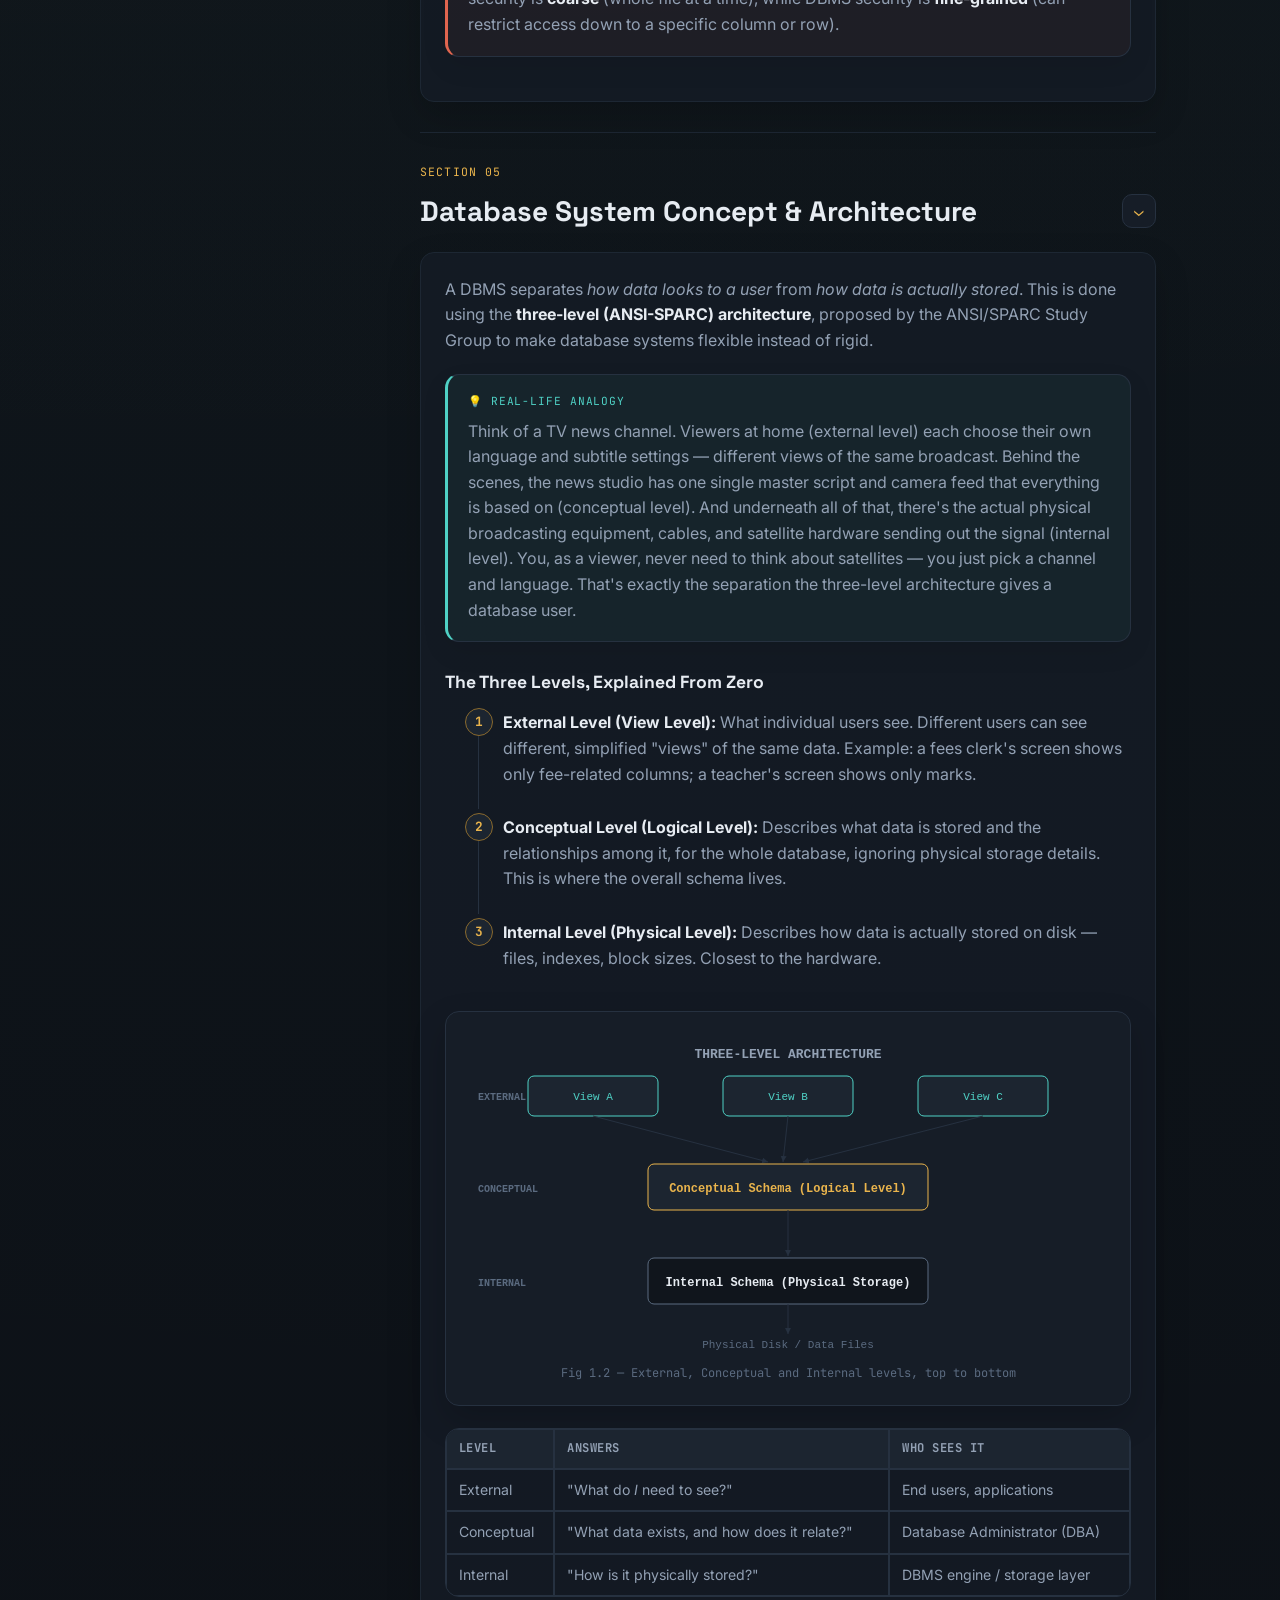
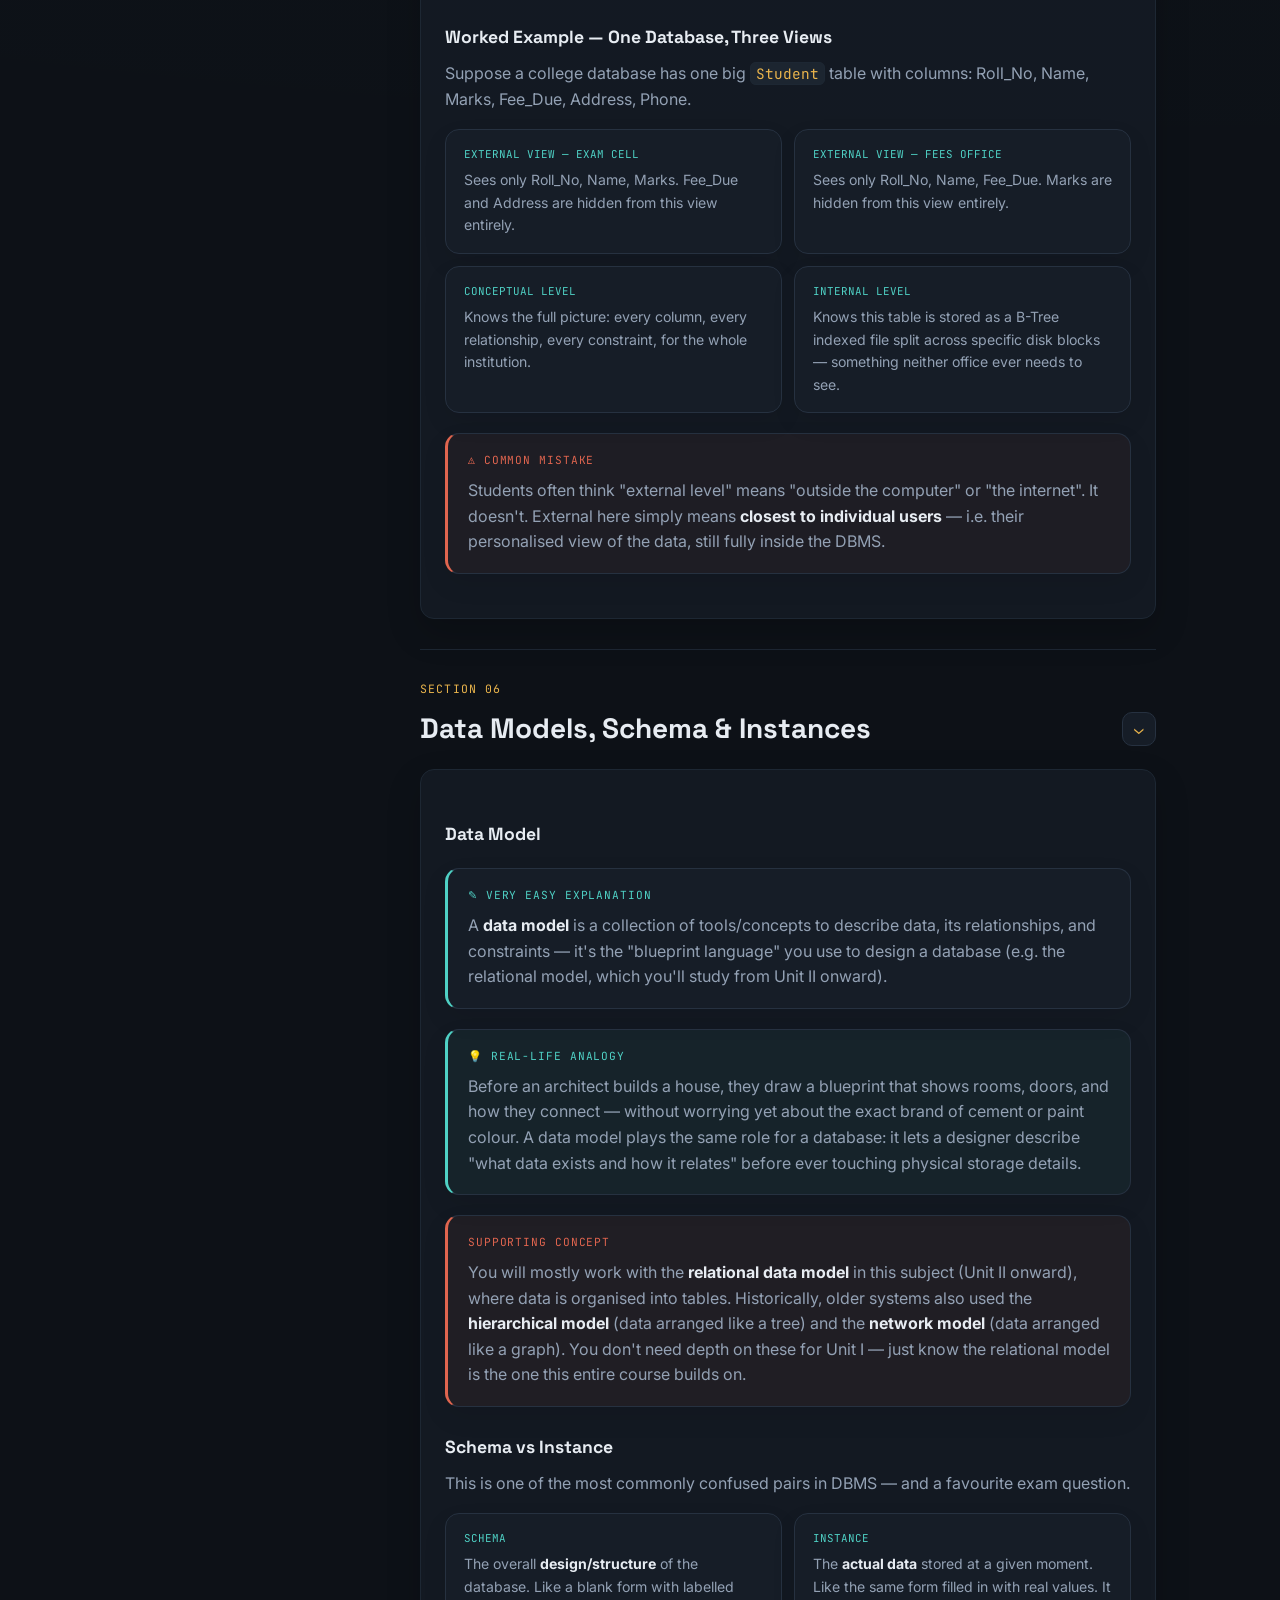
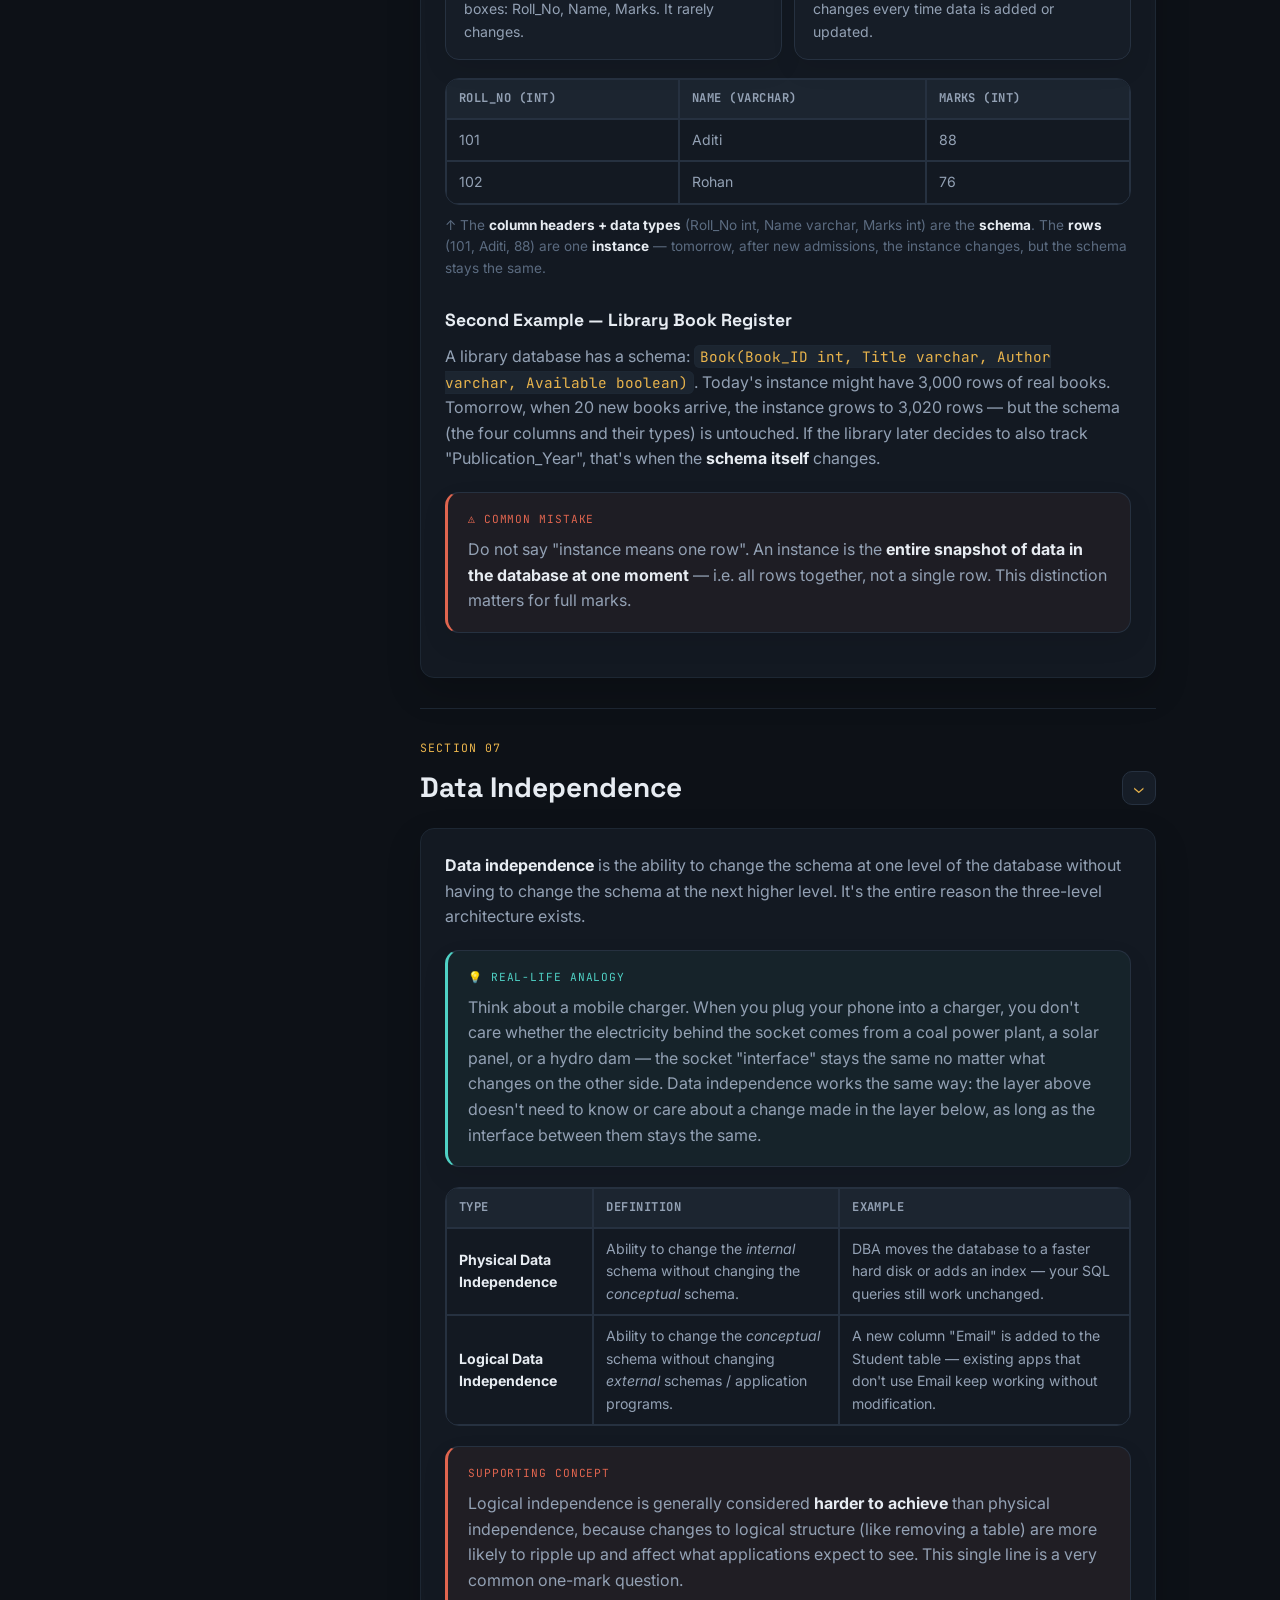
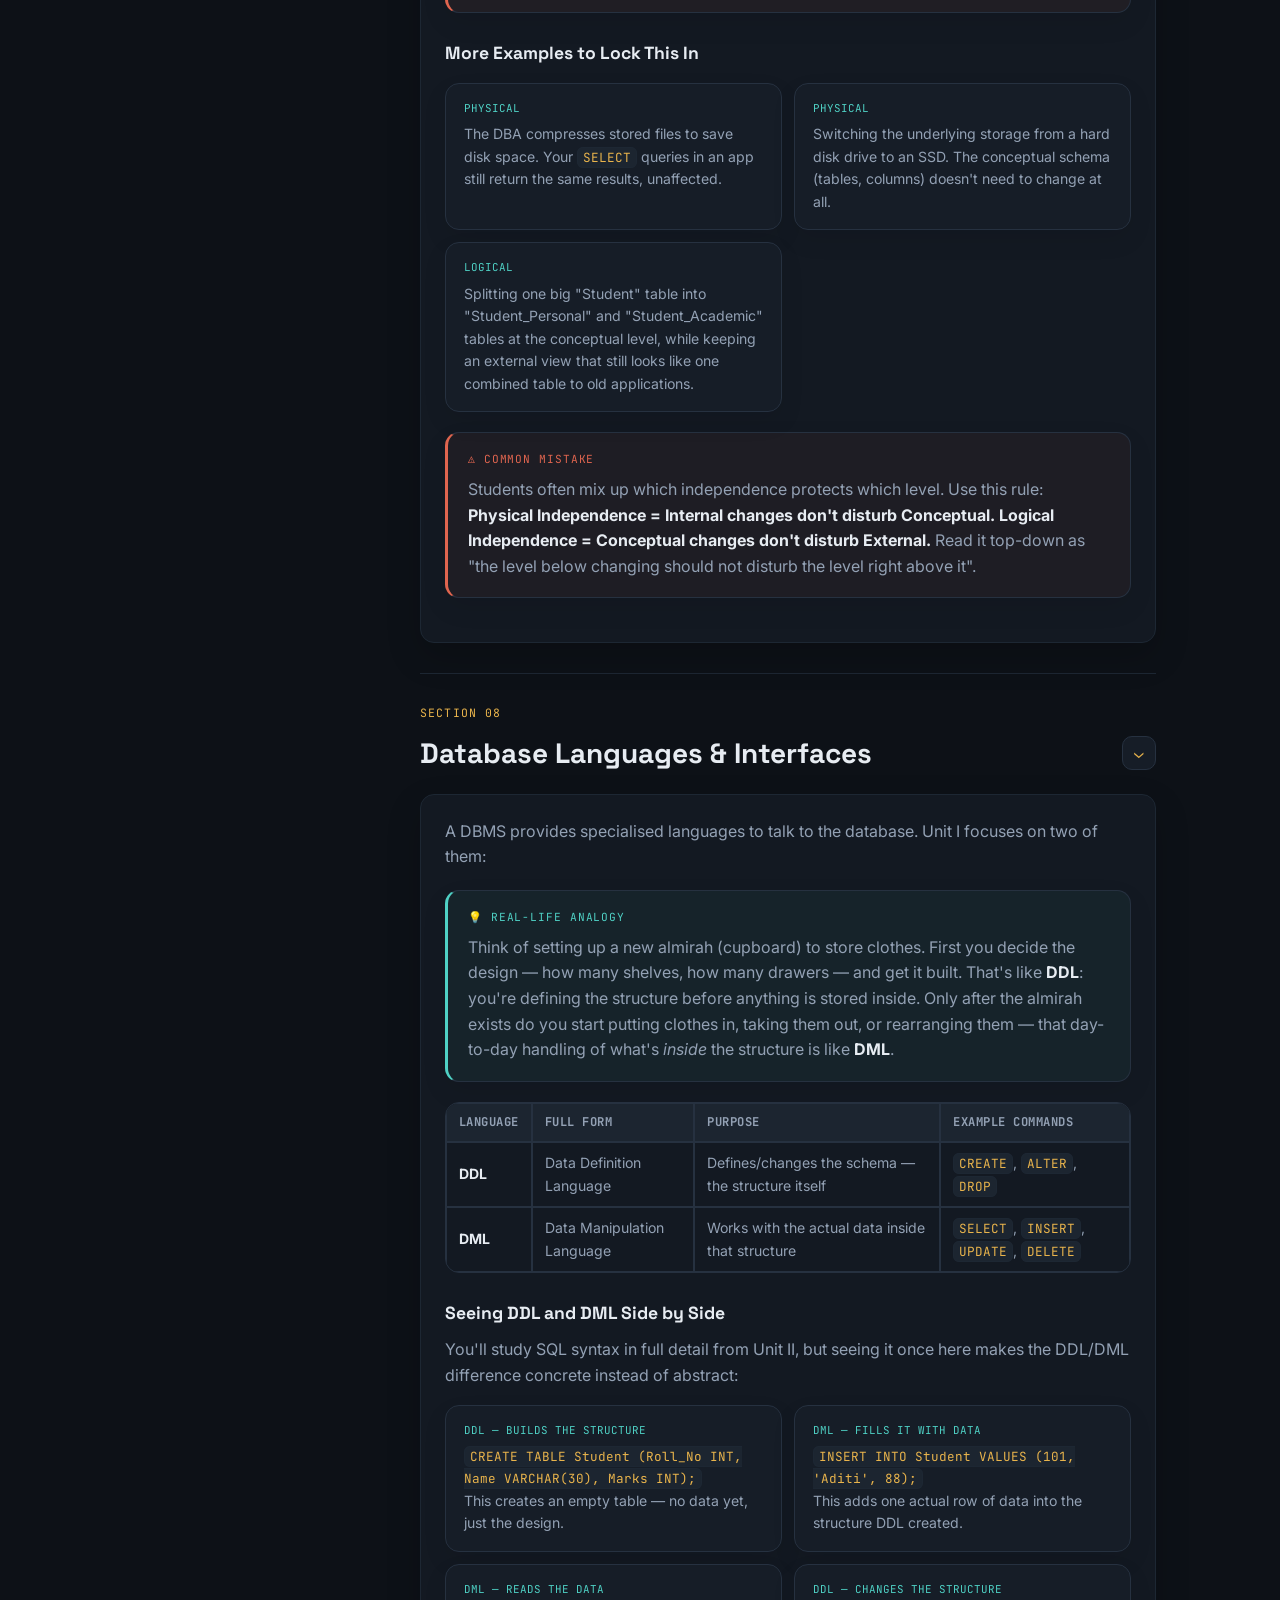
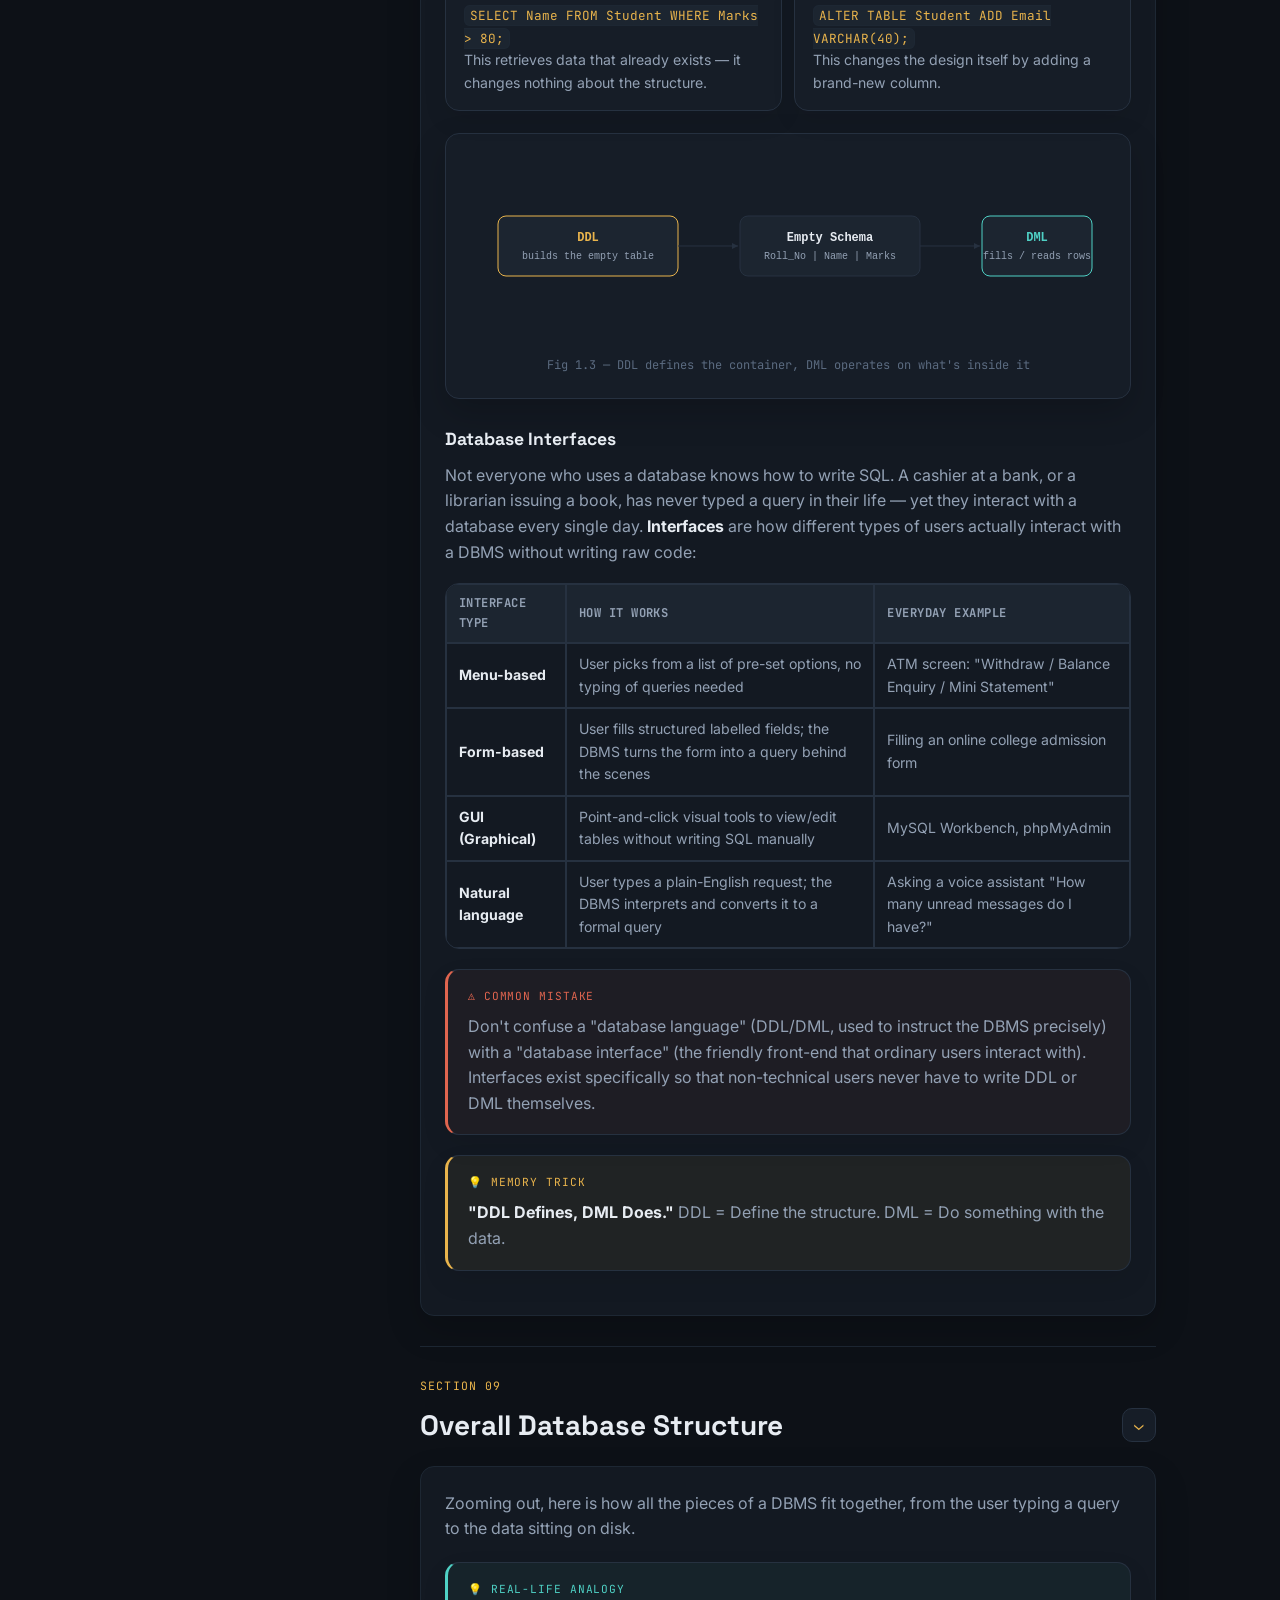
==== commit 6063cff9: "page ui updated" ====
--- a/unit-1/chapter1.html
+++ b/unit-1/chapter1.html
@@ -5,12 +5,16 @@
 <meta name="viewport" content="width=device-width, initial-scale=1.0">
 <title>Chapter 1 — Introduction to Database Systems | DBMS Course</title>
 <meta name="description" content="DBMS Course Chapter 1: Introduction to Database Systems — overview, DBMS vs file system, architecture, schema & instances, data independence, DDL/DML, overall database structure.">
+<script>
+  document.documentElement.dataset.theme = localStorage.getItem("dbms_course_theme") || "dark";
+</script>
 <link rel="preconnect" href="https://fonts.googleapis.com">
 <link href="https://fonts.googleapis.com/css2?family=Space+Grotesk:wght@500;600;700&family=Inter:wght@400;500;600&family=JetBrains+Mono:wght@400;500;700&display=swap" rel="stylesheet">
 <link rel="stylesheet" href="../css/style.css">
 <link rel="stylesheet" href="../css/chapter.css">
 </head>
 <body>
+<div class="reading-progress" aria-hidden="true"><div id="reading-progress-fill"></div></div>
 
 <nav class="topnav">
   <div class="topnav-inner">
@@ -23,6 +27,10 @@
       <a href="../index.html#tracker">Progress</a>
       <a href="../index.html">Home</a>
     </div>
+    <button class="theme-toggle" type="button" data-theme-toggle aria-label="Toggle light and dark theme">
+      <span class="theme-toggle-icon" aria-hidden="true">◐</span>
+      <span class="theme-toggle-text">Theme</span>
+    </button>
   </div>
 </nav>
 
@@ -38,37 +46,70 @@
     </p>
     <div class="chapter-meta-row">
       <span class="badge">Difficulty: Beginner</span>
-      <span class="badge">~2.5 hrs</span>
+      <span class="badge" id="reading-time">Estimated read: calculating</span>
+      <span class="badge">Last updated: Jul 26, 2026</span>
       <span class="badge">8 sub-topics</span>
+    </div>
+    <div class="hero-actions">
+      <a class="btn" href="../index.html#roadmap">Back to Roadmap</a>
+      <a class="btn btn-outline" href="#objectives">Start Reading</a>
     </div>
 
     <div class="toc-box">
       <h4>On this page</h4>
       <div class="toc-grid">
         <a href="#objectives">1. Learning Objectives</a>
-        <a href="#topics-covered">2. Syllabus Topics Covered</a>
-        <a href="#overview">3. Overview of Database Systems</a>
-        <a href="#db-vs-file">4. Database System vs File System</a>
-        <a href="#architecture">5. Database System Architecture</a>
-        <a href="#schema-instance">6. Data Models, Schema &amp; Instances</a>
-        <a href="#independence">7. Data Independence</a>
-        <a href="#languages">8. Database Languages &amp; Interfaces</a>
-        <a href="#overall-structure">9. Overall Database Structure</a>
-        <a href="#memory-tricks">10. Memory Tricks</a>
-        <a href="#exam-points">11. Important Exam Points</a>
-        <a href="#faqs">12. FAQs</a>
-        <a href="#pyq">13. Previous Year Question Focus</a>
-        <a href="#revision">14. Quick Revision Notes</a>
-        <a href="#summary">15. Chapter Summary</a>
-        <a href="#practice">16. Practice Questions</a>
-        <a href="#quiz">17. Self-Test Quiz</a>
-        <a href="#checklist">18. Chapter Checklist</a>
+        <a href="#prerequisites">2. Prerequisite Knowledge</a>
+        <a href="#topics-covered">3. Syllabus Topics Covered</a>
+        <a href="#overview">4. Introduction</a>
+        <a href="#db-vs-file">5. Database System vs File System</a>
+        <a href="#architecture">6. Database System Architecture</a>
+        <a href="#schema-instance">7. Data Models, Schema &amp; Instances</a>
+        <a href="#independence">8. Data Independence</a>
+        <a href="#languages">9. Database Languages &amp; Interfaces</a>
+        <a href="#overall-structure">10. Overall Database Structure</a>
+        <a href="#terminologies">11. Important Terminologies</a>
+        <a href="#key-points">12. Key Points</a>
+        <a href="#exam-points">13. Important Exam Points</a>
+        <a href="#memory-tricks">14. Memory Tricks</a>
+        <a href="#revision">15. Quick Revision Notes</a>
+        <a href="#summary">16. Chapter Summary</a>
+        <a href="#practice">17. Practice Questions</a>
+        <a href="#university-questions">18. University Questions</a>
+        <a href="#quiz">19. Self Assessment Quiz</a>
+        <a href="#interview">20. Interview Fundamentals</a>
+        <a href="#checklist">21. Chapter Checklist</a>
+        <a href="#chapter-end">22. What You Learned</a>
       </div>
     </div>
   </div>
 </header>
 
-<main class="container">
+<main class="chapter-shell container">
+  <aside class="chapter-sidebar" aria-label="Chapter table of contents">
+    <a class="sidebar-back" href="../index.html#roadmap">Back to Roadmap</a>
+    <div class="sidebar-title">Chapter Contents</div>
+    <nav class="sidebar-toc">
+      <a href="#objectives">Learning Objectives</a>
+      <a href="#prerequisites">Prerequisites</a>
+      <a href="#topics-covered">Syllabus Topics</a>
+      <a href="#overview">Introduction</a>
+      <a href="#db-vs-file">DBMS vs File System</a>
+      <a href="#architecture">Architecture</a>
+      <a href="#schema-instance">Schema &amp; Instances</a>
+      <a href="#independence">Data Independence</a>
+      <a href="#languages">Languages &amp; Interfaces</a>
+      <a href="#overall-structure">Overall Structure</a>
+      <a href="#terminologies">Terminologies</a>
+      <a href="#key-points">Key Points</a>
+      <a href="#revision">Quick Revision</a>
+      <a href="#practice">Practice</a>
+      <a href="#quiz">Self-Test Quiz</a>
+      <a href="#chapter-end">Chapter End</a>
+    </nav>
+  </aside>
+
+  <div class="chapter-content">
 
   <!-- 1. LEARNING OBJECTIVES -->
   <section class="topic-block" id="objectives">
@@ -86,9 +127,24 @@
     </ul>
   </section>
 
-  <!-- 2. TOPICS COVERED -->
+  <!-- 2. PREREQUISITES -->
+  <section class="topic-block" id="prerequisites">
+    <div class="topic-kicker">Section 02</div>
+    <h2>Prerequisite Knowledge</h2>
+    <div class="callout callout-easy">
+      <div class="callout-label">&#9998; Before You Start</div>
+      <p><strong>No prerequisite required.</strong></p>
+      <p>
+        This is the first foundation chapter of DBMS. You only need basic computer awareness:
+        a file stores data, software runs on a computer, and users interact with applications.
+        Every DBMS term used in this chapter is explained from zero.
+      </p>
+    </div>
+  </section>
+
+  <!-- 3. TOPICS COVERED -->
   <section class="topic-block" id="topics-covered">
-    <div class="topic-kicker">Section 02</div>
+    <div class="topic-kicker">Section 03</div>
     <h2>Syllabus Topics Covered</h2>
     <div class="syllabus-box">
       <div class="label">Unit I &mdash; Introduction (as printed in the syllabus)</div>
@@ -105,10 +161,19 @@
     </div>
   </section>
 
-  <!-- 3. OVERVIEW -->
+  <!-- 4. INTRODUCTION -->
   <section class="topic-block" id="overview">
-    <div class="topic-kicker">Section 03</div>
-    <h2>Overview of Database Systems</h2>
+    <div class="topic-kicker">Section 04</div>
+    <h2>Introduction</h2>
+
+    <div class="callout callout-easy">
+      <div class="callout-label">&#9998; Simple Definition</div>
+      <p>
+        A <strong>database system</strong> is a complete setup for storing, managing, protecting, and
+        retrieving related data using a DBMS. The database stores the data. The DBMS manages that data.
+        Users and applications access the data through the DBMS instead of touching raw files directly.
+      </p>
+    </div>
 
     <div class="callout callout-easy">
       <div class="callout-label">&#9998; Very Easy Explanation</div>
@@ -769,9 +834,49 @@
     </div>
   </section>
 
+  <!-- 10. IMPORTANT TERMINOLOGIES -->
+  <section class="topic-block" id="terminologies">
+    <div class="topic-kicker">Section 10</div>
+    <h2>Important Terminologies</h2>
+    <p>These words appear repeatedly in database questions. Learn the meaning, not just the spelling.</p>
+    <div class="term-grid">
+      <div class="term-card"><h3>Data</h3><p>Raw facts such as names, marks, dates, prices, or account numbers.</p></div>
+      <div class="term-card"><h3>Information</h3><p>Data arranged in a meaningful way, such as "Asha scored 82 marks in DBMS".</p></div>
+      <div class="term-card"><h3>Database</h3><p>An organised collection of related data stored for easy access and update.</p></div>
+      <div class="term-card"><h3>DBMS</h3><p>Software that creates, stores, retrieves, updates, protects, and manages a database.</p></div>
+      <div class="term-card"><h3>File System</h3><p>A storage method where each application directly manages its own files.</p></div>
+      <div class="term-card"><h3>Metadata</h3><p>Data about data, such as table names, column names, data types, and constraints.</p></div>
+      <div class="term-card"><h3>Schema</h3><p>The structure or design of the database. It changes rarely.</p></div>
+      <div class="term-card"><h3>Instance</h3><p>The actual data stored in the database at a particular moment.</p></div>
+      <div class="term-card"><h3>Data Model</h3><p>A set of concepts used to describe how data, relationships, and rules are represented.</p></div>
+      <div class="term-card"><h3>Data Independence</h3><p>The ability to change one level of database design without forcing changes at another level.</p></div>
+      <div class="term-card"><h3>DDL</h3><p>Data Definition Language. Commands that define or change database structure.</p></div>
+      <div class="term-card"><h3>DML</h3><p>Data Manipulation Language. Commands that retrieve or modify the stored data.</p></div>
+      <div class="term-card"><h3>Query Processor</h3><p>The DBMS component that understands and prepares user queries for execution.</p></div>
+      <div class="term-card"><h3>Storage Manager</h3><p>The DBMS component that manages actual reading and writing of data on storage.</p></div>
+      <div class="term-card"><h3>Data Dictionary</h3><p>A system catalog that stores metadata about the database structure.</p></div>
+    </div>
+  </section>
+
+  <!-- 11. KEY POINTS -->
+  <section class="topic-block" id="key-points">
+    <div class="topic-kicker">Section 11</div>
+    <h2>Key Points</h2>
+    <ul class="exam-list">
+      <li>A database system exists because raw files become difficult to manage when data grows and many users access it.</li>
+      <li>A DBMS reduces redundancy, inconsistency, difficult access, isolation, integrity problems, atomicity problems, concurrency anomalies, and weak security.</li>
+      <li>The three-level architecture separates user views, logical design, and physical storage.</li>
+      <li>Schema means structure; instance means current data.</li>
+      <li>Physical data independence is related to internal-level changes; logical data independence is related to conceptual-level changes.</li>
+      <li>DDL defines structure. DML works with stored data.</li>
+      <li>The query processor handles the user request; the storage manager handles disk-level data access.</li>
+      <li>The data dictionary stores metadata, not ordinary user records.</li>
+    </ul>
+  </section>
+
   <!-- 10. MEMORY TRICKS -->
   <section class="topic-block" id="memory-tricks">
-    <div class="topic-kicker">Section 10</div>
+    <div class="topic-kicker">Section 12</div>
     <h2>Memory Tricks</h2>
     <div class="callout callout-trick">
       <div class="callout-label">&#128161; Trick 1 — The 3 Levels</div>
@@ -921,9 +1026,12 @@
   </section>
 
   <nav class="chapter-nav">
-    <a class="chapter-nav-btn disabled" href="#"><span class="dir">&larr; PREVIOUS</span>You're at the start</a>
-    <a class="chapter-nav-btn disabled" href="#"><span class="dir">NEXT &rarr;</span>Chapter 2 — coming soon</a>
+    <a class="chapter-nav-btn disabled" href="#"><span class="dir">Previous Chapter</span>You're at the start</a>
+    <a class="chapter-nav-btn" href="../index.html#roadmap"><span class="dir">Course Roadmap</span>Back to Unit 1 roadmap</a>
+    <a class="chapter-nav-btn disabled" href="#"><span class="dir">Next Chapter</span>Chapter 2 coming soon</a>
   </nav>
+
+  </div>
 
 </main>
 
--- a/css/style.css
+++ b/css/style.css
@@ -28,8 +28,37 @@
   --font-body:    "Inter", "Segoe UI", system-ui, sans-serif;
   --font-mono:    "JetBrains Mono", "SFMono-Regular", Consolas, monospace;
 
-  --radius: 10px;
-  --radius-sm: 6px;
+  --shadow-soft:    0 18px 55px rgba(0,0,0,0.28);
+  --shadow-card:    0 14px 34px rgba(0,0,0,0.18);
+  --nav-bg:         rgba(13,17,23,0.78);
+  --hero-glow-a:    rgba(233,180,76,0.12);
+  --hero-glow-b:    rgba(79,209,197,0.12);
+
+  --radius: 14px;
+  --radius-sm: 9px;
+}
+
+:root[data-theme="light"] {
+  --bg:            #F6F8FB;
+  --bg-raise:      #EEF3F8;
+  --surface:       #FFFFFF;
+  --surface-2:     #F0F5FA;
+  --border:        #D9E1EA;
+  --border-soft:   #E7EDF3;
+  --text:          #17202B;
+  --text-dim:      #4B5D72;
+  --text-faint:    #7A8AA0;
+  --accent:        #B97812;
+  --accent-dim:    #E3B76D;
+  --teal:          #087E78;
+  --teal-dim:      #A7D9D4;
+  --danger:        #B84232;
+  --locked:        #9AA8B7;
+  --shadow-soft:   0 18px 55px rgba(28,45,68,0.11);
+  --shadow-card:   0 14px 34px rgba(28,45,68,0.09);
+  --nav-bg:        rgba(246,248,251,0.84);
+  --hero-glow-a:   rgba(185,120,18,0.13);
+  --hero-glow-b:   rgba(8,126,120,0.11);
 }
 
 * { box-sizing: border-box; }
@@ -39,12 +68,13 @@
   margin: 0;
   background: var(--bg);
   background-image:
-    radial-gradient(circle at 15% 0%, rgba(233,180,76,0.05), transparent 40%),
-    radial-gradient(circle at 85% 15%, rgba(79,209,197,0.05), transparent 40%);
+    radial-gradient(circle at 12% -10%, var(--hero-glow-a), transparent 36%),
+    radial-gradient(circle at 90% 0%, var(--hero-glow-b), transparent 34%);
   color: var(--text);
   font-family: var(--font-body);
   line-height: 1.6;
   -webkit-font-smoothing: antialiased;
+  transition: background-color 0.25s ease, color 0.25s ease;
 }
 
 a { color: var(--teal); text-decoration: none; }
@@ -69,13 +99,13 @@
 
 .topnav {
   position: sticky; top: 0; z-index: 50;
-  background: rgba(13,17,23,0.85);
-  backdrop-filter: blur(10px);
+  background: var(--nav-bg);
+  backdrop-filter: blur(16px);
   border-bottom: 1px solid var(--border-soft);
 }
 .topnav-inner {
   max-width: 1080px; margin: 0 auto; padding: 14px 24px;
-  display: flex; align-items: center; justify-content: space-between;
+  display: flex; align-items: center; justify-content: space-between; gap: 18px;
 }
 .brand {
   display: flex; align-items: center; gap: 10px;
@@ -83,22 +113,56 @@
   color: var(--text);
 }
 .brand-mark {
-  width: 28px; height: 28px; border-radius: 6px;
-  background: linear-gradient(145deg, var(--accent), #C98E2E);
+  width: 32px; height: 32px; border-radius: 9px;
+  background: linear-gradient(145deg, var(--accent), var(--teal));
   display: flex; align-items: center; justify-content: center;
   font-family: var(--font-mono); font-weight: 700; color: #1a1400; font-size: 0.8rem;
+  box-shadow: 0 10px 24px rgba(0,0,0,0.22);
 }
 .brand-sub { color: var(--text-faint); font-weight: 400; font-size: 0.82rem; }
-.nav-links { display: flex; gap: 22px; font-size: 0.9rem; }
+.nav-links { display: flex; gap: 8px; font-size: 0.9rem; margin-left: auto; }
 .nav-links a { color: var(--text-dim); }
-.nav-links a:hover { color: var(--accent); text-decoration: none; }
+.nav-links a {
+  padding: 8px 10px;
+  border-radius: 8px;
+  transition: color 0.18s ease, background 0.18s ease;
+}
+.nav-links a:hover { color: var(--accent); background: var(--surface); text-decoration: none; }
+
+.theme-toggle {
+  min-height: 38px;
+  border: 1px solid var(--border);
+  border-radius: 999px;
+  background: var(--surface);
+  color: var(--text);
+  display: inline-flex;
+  align-items: center;
+  gap: 8px;
+  padding: 7px 12px;
+  font-family: var(--font-mono);
+  font-size: 0.74rem;
+  cursor: pointer;
+  box-shadow: var(--shadow-card);
+  transition: transform 0.16s ease, border-color 0.16s ease;
+}
+.theme-toggle:hover { transform: translateY(-1px); border-color: var(--accent-dim); }
+.theme-toggle-icon {
+  width: 22px;
+  height: 22px;
+  display: inline-flex;
+  align-items: center;
+  justify-content: center;
+  border-radius: 50%;
+  background: var(--surface-2);
+  color: var(--accent);
+}
 
 .btn {
   font-family: var(--font-mono);
   font-size: 0.82rem;
   font-weight: 700;
   padding: 11px 18px;
-  border-radius: 7px;
+  border-radius: 10px;
   border: 1px solid var(--accent);
   background: var(--accent);
   color: #1a1400;
@@ -106,9 +170,10 @@
   align-items: center;
   justify-content: center;
   min-height: 42px;
-  transition: transform 0.15s ease, border-color 0.15s ease, background 0.15s ease;
-}
-.btn:hover { transform: translateY(-1px); text-decoration: none; }
+  box-shadow: 0 12px 26px rgba(0,0,0,0.16);
+  transition: transform 0.15s ease, border-color 0.15s ease, background 0.15s ease, box-shadow 0.15s ease;
+}
+.btn:hover { transform: translateY(-2px); text-decoration: none; box-shadow: var(--shadow-card); }
 .btn-outline {
   background: transparent;
   color: var(--text);
@@ -119,9 +184,22 @@
 /* ---------- Hero ---------- */
 
 .hero {
-  padding: 72px 0 48px;
+  padding: 82px 0 58px;
   border-bottom: 1px solid var(--border-soft);
-}
+  position: relative;
+  overflow: hidden;
+}
+.hero::after {
+  content: "";
+  position: absolute;
+  inset: auto -10% -55% 42%;
+  height: 260px;
+  background: linear-gradient(120deg, var(--hero-glow-a), var(--hero-glow-b));
+  filter: blur(50px);
+  opacity: 0.5;
+  pointer-events: none;
+}
+.hero .container { position: relative; z-index: 1; }
 .hero-eyebrow {
   font-family: var(--font-mono); font-size: 0.78rem; letter-spacing: 0.12em;
   text-transform: uppercase; color: var(--teal);
@@ -129,11 +207,12 @@
 }
 .hero-eyebrow::before { content: "\2022"; color: var(--accent); }
 h1.hero-title {
-  font-family: var(--font-display); font-size: clamp(2rem, 4.5vw, 3.1rem);
+  font-family: var(--font-display); font-size: clamp(2.35rem, 5.6vw, 4.7rem);
   font-weight: 600; line-height: 1.1; margin: 0 0 16px; letter-spacing: -0.01em;
+  max-width: 850px;
 }
 h1.hero-title span { color: var(--accent); }
-.hero-desc { color: var(--text-dim); font-size: 1.05rem; max-width: 620px; margin: 0 0 26px; }
+.hero-desc { color: var(--text-dim); font-size: 1.08rem; max-width: 690px; margin: 0 0 26px; }
 .hero-actions {
   display: flex;
   flex-wrap: wrap;
@@ -143,20 +222,20 @@
 .hero-badges { display: flex; flex-wrap: wrap; gap: 10px; }
 .badge {
   font-family: var(--font-mono); font-size: 0.76rem; color: var(--text-dim);
-  border: 1px solid var(--border); padding: 5px 10px; border-radius: 20px;
-  background: var(--surface);
+  border: 1px solid var(--border); padding: 6px 11px; border-radius: 999px;
+  background: color-mix(in srgb, var(--surface) 88%, transparent);
 }
 
 /* ---------- Section Headers ---------- */
 
-.section { padding: 56px 0; }
+.section { padding: 64px 0; }
 .section-head { margin-bottom: 28px; }
 .section-eyebrow {
   font-family: var(--font-mono); font-size: 0.75rem; letter-spacing: 0.1em;
   color: var(--accent); text-transform: uppercase; margin-bottom: 8px;
 }
 .section-head h2 {
-  font-family: var(--font-display); font-size: 1.7rem; margin: 0 0 8px; font-weight: 600;
+  font-family: var(--font-display); font-size: clamp(1.7rem, 3vw, 2.25rem); margin: 0 0 8px; font-weight: 600;
 }
 .section-head p { color: var(--text-dim); margin: 0; max-width: 640px; }
 
@@ -169,8 +248,11 @@
   background: var(--surface);
   border: 1px solid var(--border);
   border-radius: var(--radius);
-  padding: 20px;
-}
+  padding: 24px;
+  box-shadow: var(--shadow-card);
+  transition: transform 0.16s ease, border-color 0.16s ease;
+}
+.overview-card:hover { transform: translateY(-3px); border-color: var(--accent-dim); }
 .overview-icon {
   width: 34px;
   height: 34px;
@@ -202,20 +284,56 @@
    ============================================================ */
 
 .stats-grid {
-  display: grid; grid-template-columns: repeat(4, 1fr); gap: 14px; margin-bottom: 30px;
+  display: grid; grid-template-columns: repeat(4, 1fr); gap: 16px; margin-bottom: 30px;
 }
 .stat-card {
-  background: var(--surface); border: 1px solid var(--border);
-  border-radius: var(--radius); padding: 20px; text-align: center;
-}
-.stat-primary { background: linear-gradient(160deg, var(--surface-2), var(--surface)); }
+  background: linear-gradient(160deg, var(--surface), var(--surface-2));
+  border: 1px solid var(--border);
+  border-radius: var(--radius);
+  padding: 20px;
+  text-align: left;
+  box-shadow: var(--shadow-card);
+  position: relative;
+  overflow: hidden;
+}
+.stat-card::after {
+  content: "";
+  position: absolute;
+  inset: -60% -30% auto auto;
+  width: 120px;
+  height: 120px;
+  border-radius: 50%;
+  background: var(--hero-glow-b);
+  pointer-events: none;
+}
+.stat-primary { background: linear-gradient(145deg, var(--surface-2), var(--surface)); }
+.stat-icon {
+  width: 32px;
+  height: 32px;
+  border-radius: 9px;
+  display: inline-flex;
+  align-items: center;
+  justify-content: center;
+  margin-bottom: 14px;
+  background: rgba(79,209,197,0.12);
+  color: var(--teal);
+  font-family: var(--font-mono);
+  font-weight: 700;
+}
 .stat-number { font-family: var(--font-display); font-size: 2.1rem; font-weight: 700; color: var(--text); }
 .stat-number-sm { font-family: var(--font-mono); font-size: 1.3rem; font-weight: 600; color: var(--accent); }
+.stat-subtitle {
+  color: var(--text-dim);
+  font-size: 0.82rem;
+  line-height: 1.35;
+  min-height: 2.2em;
+  margin: 6px 0 2px;
+}
 .stat-label { color: var(--text-faint); font-size: 0.78rem; margin-top: 6px; text-transform: uppercase; letter-spacing: 0.06em; }
 
 .stat-ring {
   --pct: 0;
-  width: 74px; height: 74px; border-radius: 50%; margin: 0 auto 10px;
+  width: 78px; height: 78px; border-radius: 50%; margin: 0 0 12px;
   display: flex; align-items: center; justify-content: center;
   background: conic-gradient(var(--accent) calc(var(--pct) * 1%), var(--border-soft) 0);
   position: relative;
@@ -226,7 +344,14 @@
 }
 .stat-ring span { position: relative; z-index: 1; font-size: 1rem; color: var(--text); }
 
-.unit-bars { margin-bottom: 34px; }
+.unit-bars {
+  margin-bottom: 34px;
+  background: var(--surface);
+  border: 1px solid var(--border);
+  border-radius: var(--radius);
+  padding: 18px;
+  box-shadow: var(--shadow-card);
+}
 .unit-bar-row { margin-bottom: 14px; }
 .unit-bar-label {
   display: flex; justify-content: space-between; font-size: 0.85rem; color: var(--text-dim);
@@ -240,11 +365,12 @@
   transition: width 0.4s ease;
 }
 
-.tracker-list { display: flex; flex-direction: column; gap: 8px; }
+.tracker-list { display: flex; flex-direction: column; gap: 10px; }
 .tracker-row {
   display: flex; align-items: center; justify-content: space-between; flex-wrap: wrap; gap: 10px;
-  background: var(--surface); border: 1px solid var(--border); border-radius: var(--radius-sm);
-  padding: 12px 16px;
+  background: var(--surface); border: 1px solid var(--border); border-radius: var(--radius);
+  padding: 14px 16px;
+  box-shadow: 0 8px 22px rgba(0,0,0,0.08);
 }
 .tracker-row.is-disabled { opacity: 0.5; }
 .tracker-row-info { display: flex; align-items: center; gap: 12px; }
@@ -253,7 +379,7 @@
 .tracker-row-controls { display: flex; gap: 6px; }
 .mini-btn {
   font-family: var(--font-mono); font-size: 0.72rem; padding: 6px 10px;
-  background: transparent; border: 1px solid var(--border); border-radius: 5px;
+  background: var(--surface-2); border: 1px solid var(--border); border-radius: 8px;
   color: var(--text-faint); cursor: pointer; transition: all 0.15s ease;
 }
 .mini-btn:hover:not(:disabled) { border-color: var(--text-dim); color: var(--text); }
@@ -267,7 +393,8 @@
 .unit-block { margin-bottom: 40px; }
 .unit-header {
   display: flex; align-items: baseline; gap: 12px; margin-bottom: 18px;
-  padding-bottom: 10px; border-bottom: 1px dashed var(--border);
+  padding: 18px 20px; border: 1px solid var(--border); border-radius: var(--radius);
+  background: var(--surface); box-shadow: var(--shadow-card);
 }
 .unit-tag {
   font-family: var(--font-mono); font-size: 0.72rem; color: #1a1400;
@@ -276,13 +403,13 @@
 .unit-header h3 { font-family: var(--font-display); font-size: 1.15rem; margin: 0; flex: 1; }
 .unit-count { font-family: var(--font-mono); font-size: 0.78rem; color: var(--text-faint); }
 
-.chapter-rail { position: relative; padding-left: 26px; }
+.chapter-rail { position: relative; padding-left: 28px; margin-top: 20px; }
 .chapter-rail::before {
   content: ""; position: absolute; left: 6px; top: 8px; bottom: 8px; width: 2px;
   background: linear-gradient(var(--border), var(--border) 60%, transparent);
 }
 .chapter-node {
-  position: relative; display: block; margin-bottom: 12px; text-decoration: none; color: inherit;
+  position: relative; display: block; margin-bottom: 16px; text-decoration: none; color: inherit;
 }
 .chapter-node-dot {
   position: absolute; left: -26px; top: 22px; width: 12px; height: 12px; border-radius: 50%;
@@ -294,15 +421,60 @@
 
 .chapter-card {
   background: var(--surface); border: 1px solid var(--border); border-radius: var(--radius);
-  padding: 16px 18px; transition: border-color 0.15s ease, transform 0.15s ease;
-}
-a.chapter-node .chapter-card:hover { border-color: var(--accent); transform: translateX(2px); }
-.chapter-node:not(a) .chapter-card { opacity: 0.6; }
+  padding: 20px; box-shadow: var(--shadow-card);
+  transition: border-color 0.15s ease, transform 0.15s ease, box-shadow 0.15s ease;
+}
+.chapter-node .chapter-card:hover { border-color: var(--accent-dim); transform: translateY(-2px); box-shadow: var(--shadow-soft); }
+.chapter-node.st-locked .chapter-card { opacity: 0.72; }
 
 .chapter-card-top { display: flex; justify-content: space-between; align-items: center; margin-bottom: 8px; }
 .chapter-title { font-family: var(--font-display); font-size: 1.05rem; margin: 0 0 6px; }
 .chapter-topics { font-size: 0.84rem; color: var(--text-dim); margin: 0 0 12px; }
-.chapter-card-bottom { display: flex; gap: 8px; align-items: center; }
+.chapter-card-bottom { display: flex; flex-wrap: wrap; gap: 8px; align-items: center; margin-top: 12px; }
+.chapter-progress { margin: 16px 0 0; }
+.chapter-progress-label {
+  display: flex;
+  justify-content: space-between;
+  color: var(--text-faint);
+  font-family: var(--font-mono);
+  font-size: 0.72rem;
+  margin-bottom: 7px;
+}
+.chapter-progress-track {
+  height: 7px;
+  border-radius: 999px;
+  background: var(--border-soft);
+  overflow: hidden;
+}
+.chapter-progress-track div {
+  height: 100%;
+  border-radius: inherit;
+  background: linear-gradient(90deg, var(--teal), var(--accent));
+  transition: width 0.35s ease;
+}
+.chapter-start-btn {
+  margin-top: 16px;
+  width: 100%;
+  min-height: 40px;
+  border-radius: 10px;
+  display: inline-flex;
+  align-items: center;
+  justify-content: center;
+  background: var(--accent);
+  color: #1a1400;
+  font-family: var(--font-mono);
+  font-size: 0.78rem;
+  font-weight: 700;
+  border: 1px solid var(--accent);
+  transition: transform 0.15s ease, opacity 0.15s ease;
+}
+.chapter-start-btn:hover { text-decoration: none; transform: translateY(-1px); }
+.chapter-start-btn.is-disabled {
+  background: var(--surface-2);
+  color: var(--text-faint);
+  border-color: var(--border);
+  pointer-events: none;
+}
 
 .status-pill {
   font-family: var(--font-mono); font-size: 0.7rem; padding: 3px 9px; border-radius: 20px;
@@ -324,8 +496,9 @@
 /* ---------- Footer ---------- */
 
 .site-footer {
-  border-top: 1px solid var(--border-soft); padding: 30px 0; margin-top: 40px;
+  border-top: 1px solid var(--border-soft); padding: 34px 0; margin-top: 40px;
   color: var(--text-faint); font-size: 0.85rem; text-align: center;
+  background: linear-gradient(180deg, transparent, color-mix(in srgb, var(--surface) 54%, transparent));
 }
 .site-footer code { font-family: var(--font-mono); color: var(--text-dim); }
 .site-footer a { color: var(--accent); font-weight: 600; }
@@ -335,12 +508,22 @@
 @media (max-width: 720px) {
   .overview-grid { grid-template-columns: 1fr; }
   .stats-grid { grid-template-columns: repeat(2, 1fr); }
+  .topnav-inner { padding: 12px 16px; }
   .nav-links { display: none; }
+  .theme-toggle-text { display: none; }
+  .hero { padding: 56px 0 38px; }
+  h1.hero-title { font-size: 2.35rem; }
   .tracker-row { flex-direction: column; align-items: flex-start; }
   .tracker-row-controls { width: 100%; flex-wrap: wrap; }
   .mini-btn { flex: 1; min-width: 130px; }
 }
 
+@media (max-width: 520px) {
+  .container { padding: 0 18px; }
+  .stats-grid { grid-template-columns: 1fr; }
+  .hero-actions .btn { width: 100%; }
+}
+
 @media (prefers-reduced-motion: reduce) {
   html { scroll-behavior: auto; }
   * { transition: none !important; animation: none !important; }
--- a/css/chapter.css
+++ b/css/chapter.css
@@ -2,38 +2,159 @@
    CHAPTER PAGE COMPONENTS
    ============================================================ */
 
-.chapter-hero { padding: 40px 0 30px; border-bottom: 1px solid var(--border-soft); }
+.reading-progress {
+  position: fixed;
+  top: 0;
+  left: 0;
+  right: 0;
+  height: 4px;
+  z-index: 80;
+  background: transparent;
+}
+#reading-progress-fill {
+  width: 0%;
+  height: 100%;
+  background: linear-gradient(90deg, var(--teal), var(--accent));
+  box-shadow: 0 0 18px var(--accent-dim);
+  transition: width 0.08s linear;
+}
+
+.chapter-hero {
+  padding: 52px 0 34px;
+  border-bottom: 1px solid var(--border-soft);
+  background: linear-gradient(180deg, color-mix(in srgb, var(--surface) 26%, transparent), transparent);
+}
 .breadcrumb { font-family: var(--font-mono); font-size: 0.78rem; color: var(--text-faint); margin-bottom: 14px; }
 .breadcrumb a { color: var(--text-dim); }
 .chapter-meta-row { display: flex; gap: 10px; flex-wrap: wrap; margin-top: 18px; }
 
 .toc-box {
   background: var(--surface); border: 1px solid var(--border); border-radius: var(--radius);
-  padding: 18px 20px; margin: 26px 0 0;
+  padding: 20px; margin: 28px 0 0; box-shadow: var(--shadow-card);
 }
 .toc-box h4 { margin: 0 0 10px; font-family: var(--font-mono); font-size: 0.8rem; color: var(--text-faint); text-transform: uppercase; letter-spacing: 0.08em; }
 .toc-grid { display: grid; grid-template-columns: repeat(2, 1fr); gap: 4px 20px; }
 .toc-grid a { font-size: 0.86rem; color: var(--text-dim); padding: 3px 0; }
 .toc-grid a:hover { color: var(--accent); }
 
-.topic-block { padding: 46px 0; border-bottom: 1px solid var(--border-soft); scroll-margin-top: 80px; }
+.chapter-shell {
+  display: grid;
+  grid-template-columns: 260px minmax(0, 1fr);
+  gap: 36px;
+  align-items: start;
+}
+.chapter-content {
+  min-width: 0;
+  max-width: 820px;
+}
+.chapter-sidebar {
+  position: sticky;
+  top: 84px;
+  max-height: calc(100vh - 110px);
+  overflow: auto;
+  background: var(--surface);
+  border: 1px solid var(--border);
+  border-radius: var(--radius);
+  padding: 16px;
+  margin-top: 34px;
+  box-shadow: var(--shadow-card);
+}
+.sidebar-back {
+  display: flex;
+  align-items: center;
+  justify-content: center;
+  min-height: 38px;
+  border-radius: 10px;
+  background: var(--accent);
+  color: #1a1400;
+  font-family: var(--font-mono);
+  font-size: 0.75rem;
+  font-weight: 700;
+  margin-bottom: 16px;
+}
+.sidebar-back:hover { text-decoration: none; }
+.sidebar-title {
+  font-family: var(--font-mono);
+  font-size: 0.72rem;
+  color: var(--text-faint);
+  text-transform: uppercase;
+  letter-spacing: 0.1em;
+  margin: 0 0 10px;
+}
+.sidebar-toc {
+  display: grid;
+  gap: 4px;
+}
+.sidebar-toc a {
+  color: var(--text-dim);
+  border-radius: 8px;
+  padding: 7px 9px;
+  font-size: 0.84rem;
+  transition: background 0.16s ease, color 0.16s ease, transform 0.16s ease;
+}
+.sidebar-toc a:hover,
+.sidebar-toc a.active {
+  color: var(--accent);
+  background: var(--surface-2);
+  text-decoration: none;
+  transform: translateX(2px);
+}
+
+.topic-block {
+  padding: 30px 0;
+  border-bottom: 1px solid var(--border-soft);
+  scroll-margin-top: 92px;
+}
 .topic-block:last-of-type { border-bottom: none; }
 .topic-kicker {
   font-family: var(--font-mono); font-size: 0.72rem; color: var(--accent);
   text-transform: uppercase; letter-spacing: 0.1em; margin-bottom: 8px;
 }
-.topic-block h2 { font-family: var(--font-display); font-size: 1.55rem; margin: 0 0 18px; }
+.topic-block h2 {
+  font-family: var(--font-display);
+  font-size: clamp(1.35rem, 2.5vw, 1.75rem);
+  margin: 0 0 18px;
+  display: flex;
+  align-items: center;
+  justify-content: space-between;
+  gap: 12px;
+}
 .topic-block h3 { font-family: var(--font-display); font-size: 1.1rem; margin: 26px 0 10px; color: var(--text); }
 .topic-block p { color: var(--text-dim); margin: 0 0 14px; }
 .topic-block ul, .topic-block ol { color: var(--text-dim); padding-left: 20px; margin: 0 0 14px; }
 .topic-block li { margin-bottom: 6px; }
 .topic-block strong { color: var(--text); }
+.topic-content {
+  background: color-mix(in srgb, var(--surface) 72%, transparent);
+  border: 1px solid var(--border-soft);
+  border-radius: var(--radius);
+  padding: 24px;
+  box-shadow: var(--shadow-card);
+}
+.topic-block.is-collapsed .topic-content { display: none; }
+.section-toggle {
+  width: 34px;
+  height: 34px;
+  flex: 0 0 34px;
+  border: 1px solid var(--border);
+  border-radius: 10px;
+  background: var(--surface);
+  color: var(--accent);
+  cursor: pointer;
+  font-family: var(--font-mono);
+  font-size: 1rem;
+  line-height: 1;
+  transition: transform 0.16s ease, border-color 0.16s ease;
+}
+.section-toggle:hover { transform: translateY(-1px); border-color: var(--accent-dim); }
+.topic-block.is-collapsed .section-toggle { transform: rotate(-90deg); }
 
 /* Objective list */
 .obj-list { list-style: none; padding: 0; margin: 0; display: grid; gap: 10px; }
 .obj-list li {
   display: flex; gap: 10px; align-items: flex-start; color: var(--text-dim);
   background: var(--surface); border: 1px solid var(--border); border-radius: var(--radius-sm); padding: 12px 14px;
+  box-shadow: 0 8px 20px rgba(0,0,0,0.07);
 }
 .obj-list li::before { content: "\2192"; color: var(--accent); font-weight: 700; }
 
@@ -47,8 +168,9 @@
 
 /* Callout / definition boxes */
 .callout {
-  border-radius: var(--radius-sm); padding: 16px 18px; margin: 18px 0;
+  border-radius: var(--radius); padding: 18px 20px; margin: 20px 0;
   border: 1px solid var(--border); background: var(--surface);
+  box-shadow: 0 10px 26px rgba(0,0,0,0.08);
 }
 .callout-label {
   font-family: var(--font-mono); font-size: 0.7rem; text-transform: uppercase; letter-spacing: 0.08em;
@@ -88,20 +210,32 @@
 /* Example cards */
 .example-grid { display: grid; grid-template-columns: repeat(auto-fit, minmax(230px, 1fr)); gap: 12px; margin: 16px 0; }
 .example-card {
-  background: var(--surface); border: 1px solid var(--border); border-radius: var(--radius-sm); padding: 14px 16px;
-}
+  background: var(--surface); border: 1px solid var(--border); border-radius: var(--radius); padding: 16px 18px;
+  box-shadow: 0 10px 24px rgba(0,0,0,0.08);
+  transition: transform 0.16s ease, border-color 0.16s ease;
+}
+.example-card:hover { transform: translateY(-2px); border-color: var(--teal-dim); }
 .example-card .ex-tag { font-family: var(--font-mono); font-size: 0.68rem; color: var(--teal); text-transform: uppercase; margin-bottom: 6px; display: block; }
 .example-card p { margin: 0; font-size: 0.88rem; }
 
 /* Diagram frame */
 .diagram-frame {
   background: var(--surface); border: 1px solid var(--border); border-radius: var(--radius);
-  padding: 20px; margin: 20px 0; overflow-x: auto;
+  padding: 22px; margin: 22px 0; overflow-x: auto; box-shadow: var(--shadow-card);
 }
 .diagram-caption { text-align: center; font-family: var(--font-mono); font-size: 0.75rem; color: var(--text-faint); margin-top: 10px; }
 
 /* Tables */
-.data-table { width: 100%; border-collapse: collapse; margin: 16px 0; font-size: 0.88rem; }
+.data-table {
+  width: 100%;
+  border-collapse: separate;
+  border-spacing: 0;
+  margin: 18px 0;
+  font-size: 0.88rem;
+  overflow: hidden;
+  border: 1px solid var(--border);
+  border-radius: var(--radius);
+}
 .data-table th, .data-table td { border: 1px solid var(--border); padding: 9px 12px; text-align: left; }
 .data-table th { background: var(--surface-2); font-family: var(--font-mono); font-size: 0.76rem; text-transform: uppercase; letter-spacing: 0.04em; color: var(--text-dim); }
 .data-table td { color: var(--text-dim); }
@@ -111,11 +245,12 @@
 .exam-list { list-style: none; padding: 0; margin: 0; display: grid; gap: 8px; }
 .exam-list li {
   background: var(--surface); border: 1px solid var(--border); border-left: 3px solid var(--danger);
-  border-radius: var(--radius-sm); padding: 10px 14px; color: var(--text-dim); font-size: 0.9rem;
+  border-radius: var(--radius-sm); padding: 12px 14px; color: var(--text-dim); font-size: 0.9rem;
+  box-shadow: 0 8px 18px rgba(0,0,0,0.07);
 }
 
 /* FAQ accordion */
-.faq-item { border: 1px solid var(--border); border-radius: var(--radius-sm); margin-bottom: 8px; overflow: hidden; background: var(--surface); }
+.faq-item { border: 1px solid var(--border); border-radius: var(--radius); margin-bottom: 10px; overflow: hidden; background: var(--surface); box-shadow: 0 8px 18px rgba(0,0,0,0.07); }
 .faq-q {
   width: 100%; text-align: left; background: none; border: none; color: var(--text);
   font-family: var(--font-body); font-weight: 600; font-size: 0.92rem; padding: 14px 16px;
@@ -131,7 +266,11 @@
 
 /* Revision notes */
 .revision-box {
-  background: var(--surface-2); border: 1px dashed var(--border); border-radius: var(--radius); padding: 20px 22px;
+  background: linear-gradient(160deg, var(--surface-2), var(--surface));
+  border: 1px dashed var(--border);
+  border-radius: var(--radius);
+  padding: 22px;
+  box-shadow: var(--shadow-card);
 }
 .revision-box ul { margin: 0; padding-left: 18px; }
 .revision-box li { margin-bottom: 8px; }
@@ -142,7 +281,7 @@
 .marks-tag { font-family: var(--font-mono); font-size: 0.7rem; color: var(--text-faint); border: 1px solid var(--border); padding: 1px 7px; border-radius: 10px; margin-left: 6px; }
 
 /* Quiz */
-.quiz-card { background: var(--surface); border: 1px solid var(--border); border-radius: var(--radius); padding: 20px 22px; margin-bottom: 14px; }
+.quiz-card { background: var(--surface); border: 1px solid var(--border); border-radius: var(--radius); padding: 20px 22px; margin-bottom: 14px; box-shadow: var(--shadow-card); }
 .quiz-q { font-weight: 600; margin-bottom: 12px; color: var(--text); }
 .quiz-options { display: grid; gap: 8px; }
 .quiz-opt {
@@ -150,7 +289,7 @@
   background: var(--bg-raise); color: var(--text-dim); cursor: pointer; font-family: var(--font-body); font-size: 0.9rem;
   transition: border-color 0.15s ease;
 }
-.quiz-opt:hover { border-color: var(--text-dim); }
+.quiz-opt:hover { border-color: var(--text-dim); transform: translateX(2px); }
 .quiz-opt.correct { border-color: var(--teal); background: rgba(79,209,197,0.1); color: var(--teal); }
 .quiz-opt.wrong { border-color: var(--danger); background: rgba(224,101,79,0.1); color: var(--danger); }
 .quiz-opt:disabled { cursor: default; }
@@ -160,15 +299,6 @@
   padding: 16px 20px; margin-top: 6px; font-family: var(--font-mono);
 }
 .quiz-result-bar .score { color: var(--accent); font-size: 1.3rem; font-weight: 700; }
-.btn {
-  font-family: var(--font-mono); font-size: 0.82rem; font-weight: 600; padding: 10px 18px;
-  border-radius: 7px; border: 1px solid var(--accent); background: var(--accent); color: #1a1400;
-  cursor: pointer; transition: transform 0.1s ease;
-}
-.btn:hover { transform: translateY(-1px); }
-.btn-outline { background: transparent; color: var(--text); border-color: var(--border); }
-.btn-outline:hover { border-color: var(--text-dim); }
-
 /* Checklist */
 .checklist { list-style: none; padding: 0; margin: 0; display: grid; gap: 8px; }
 .checklist li {
@@ -182,8 +312,8 @@
 /* Complete chapter panel */
 .complete-panel {
   background: linear-gradient(160deg, var(--surface-2), var(--surface));
-  border: 1px solid var(--border); border-radius: var(--radius); padding: 28px 26px;
-  text-align: center; margin-top: 10px;
+  border: 1px solid var(--border); border-radius: var(--radius); padding: 30px 26px;
+  text-align: center; margin-top: 10px; box-shadow: var(--shadow-soft);
 }
 .complete-panel h3 { font-family: var(--font-display); margin: 0 0 8px; }
 .complete-panel p { color: var(--text-dim); margin: 0 0 18px; }
@@ -191,15 +321,35 @@
 .complete-status.show { display: block; }
 
 /* Chapter nav (prev/next) */
-.chapter-nav { display: flex; justify-content: space-between; gap: 14px; padding: 30px 0; }
+.chapter-nav { display: grid; grid-template-columns: repeat(3, 1fr); gap: 14px; padding: 30px 0; }
 .chapter-nav-btn {
-  flex: 1; border: 1px solid var(--border); border-radius: var(--radius); padding: 14px 18px;
-  color: var(--text-dim); font-size: 0.85rem;
-}
+  border: 1px solid var(--border); border-radius: var(--radius); padding: 16px 18px;
+  color: var(--text-dim); font-size: 0.85rem; background: var(--surface); box-shadow: var(--shadow-card);
+  transition: transform 0.16s ease, border-color 0.16s ease;
+}
+.chapter-nav-btn:hover { transform: translateY(-2px); border-color: var(--accent-dim); text-decoration: none; color: var(--text); }
 .chapter-nav-btn.disabled { opacity: 0.4; pointer-events: none; }
 .chapter-nav-btn .dir { font-family: var(--font-mono); font-size: 0.7rem; color: var(--text-faint); display: block; margin-bottom: 4px; }
 
+code {
+  background: var(--surface-2);
+  border: 1px solid var(--border-soft);
+  border-radius: 6px;
+  padding: 1px 5px;
+  color: var(--accent);
+  font-family: var(--font-mono);
+  font-size: 0.9em;
+}
+
 @media (max-width: 720px) {
   .toc-grid { grid-template-columns: 1fr; }
-  .chapter-nav { flex-direction: column; }
-}
+  .chapter-shell { display: block; }
+  .chapter-sidebar { display: none; }
+  .chapter-content { max-width: none; }
+  .topic-content { padding: 18px; }
+  .chapter-nav { grid-template-columns: 1fr; }
+}
+
+@media (min-width: 980px) {
+  .toc-box { display: none; }
+}
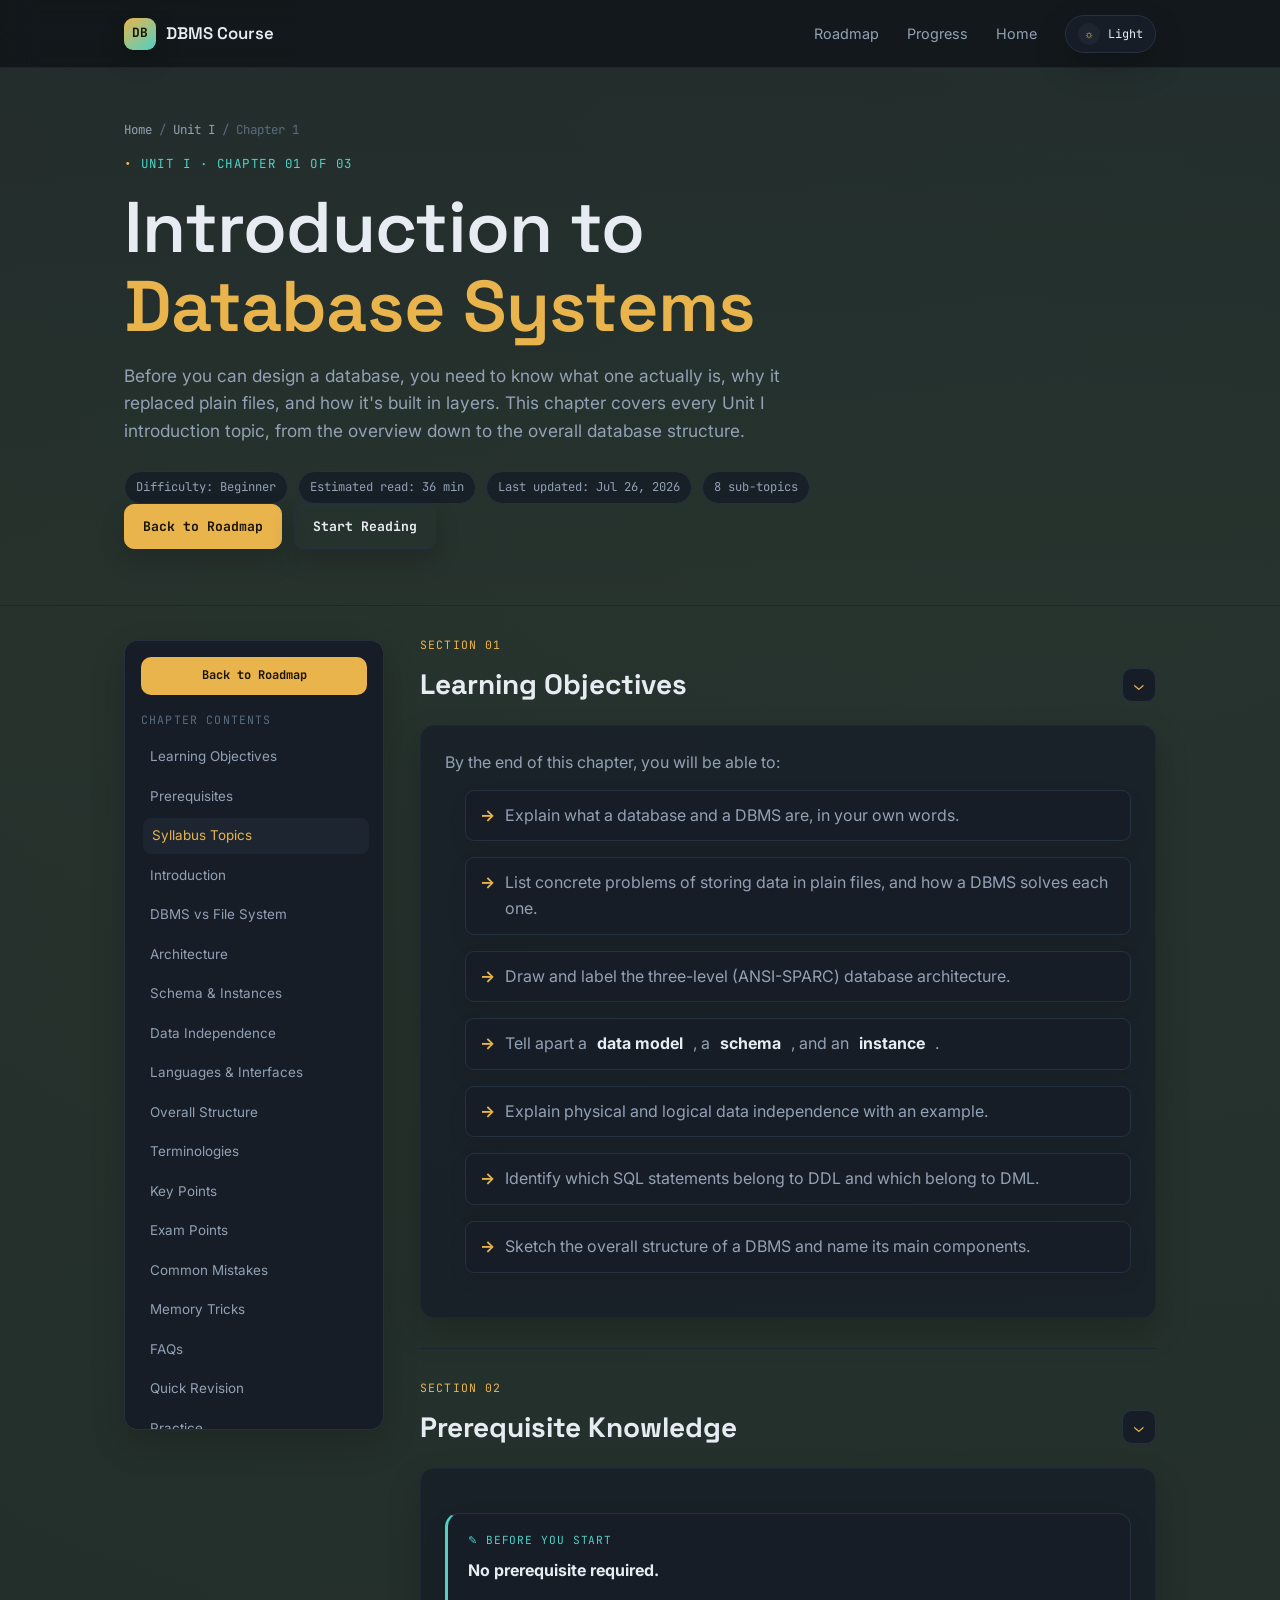
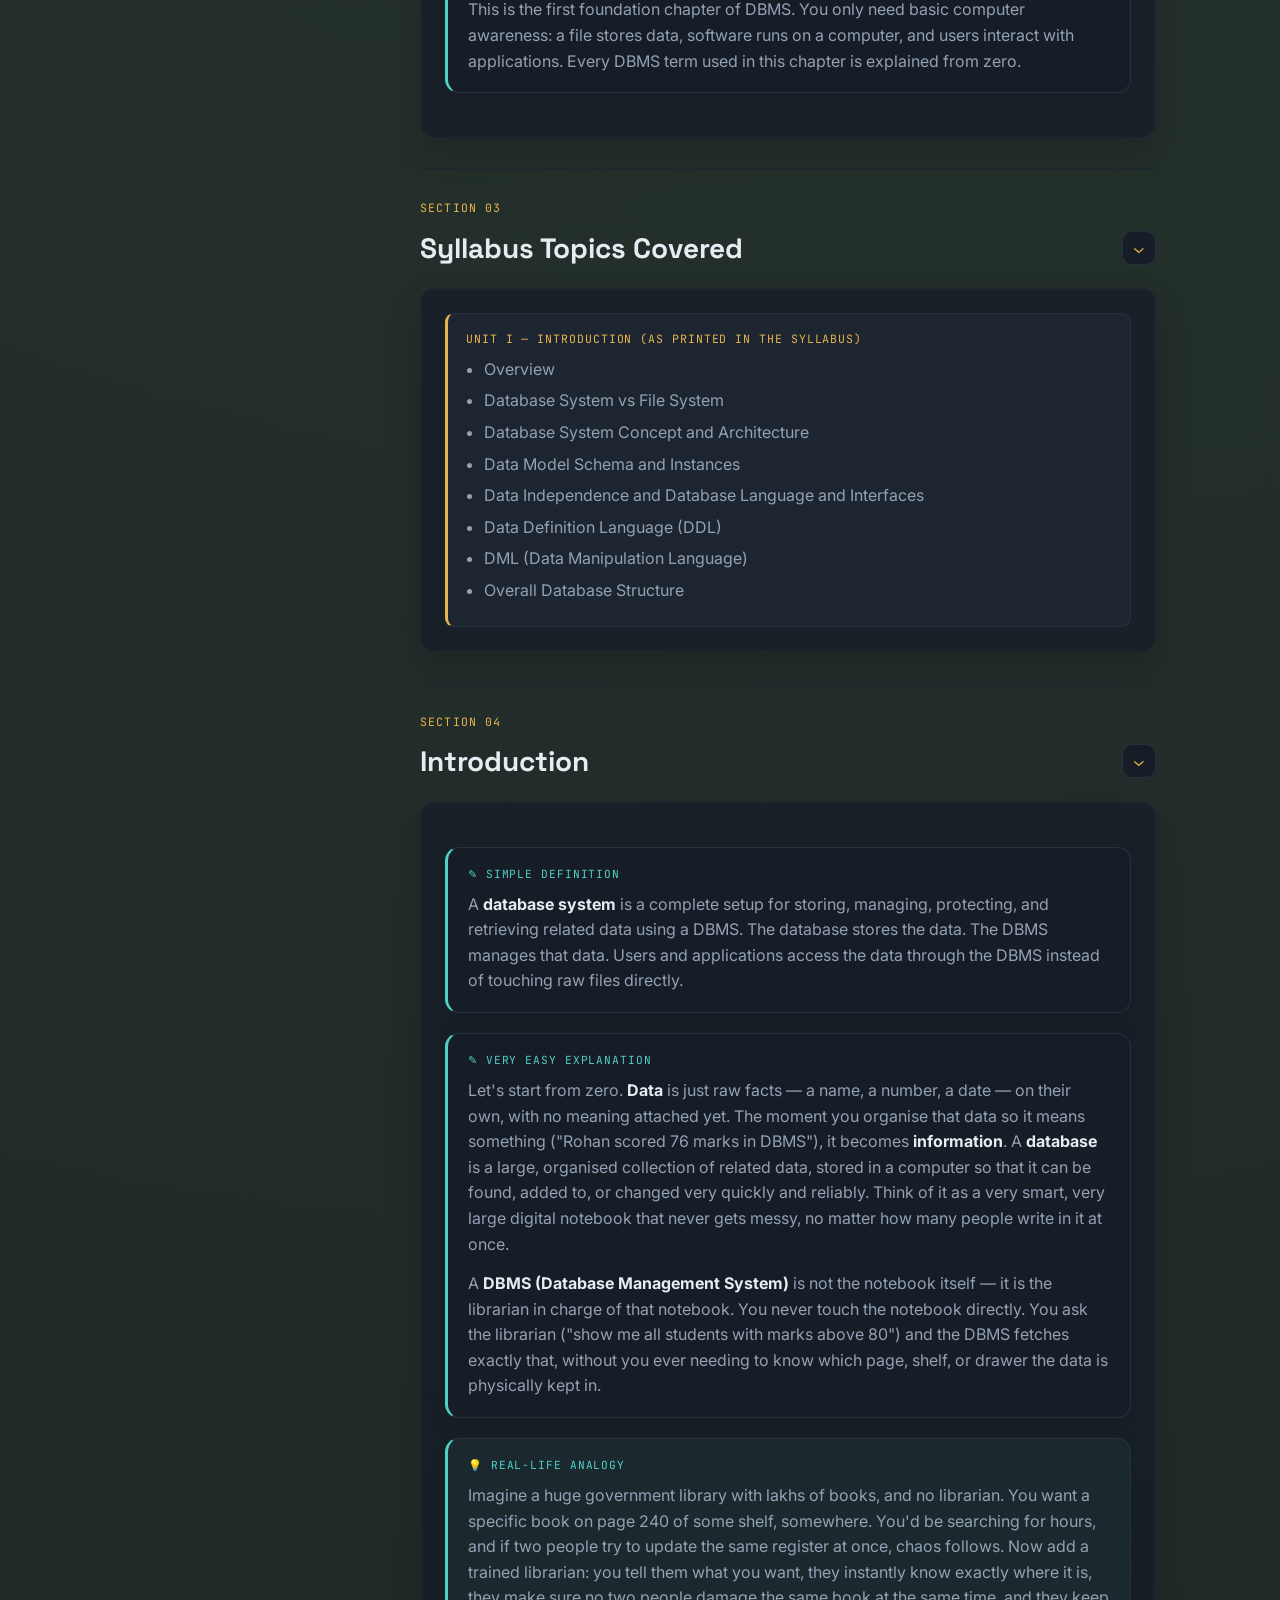
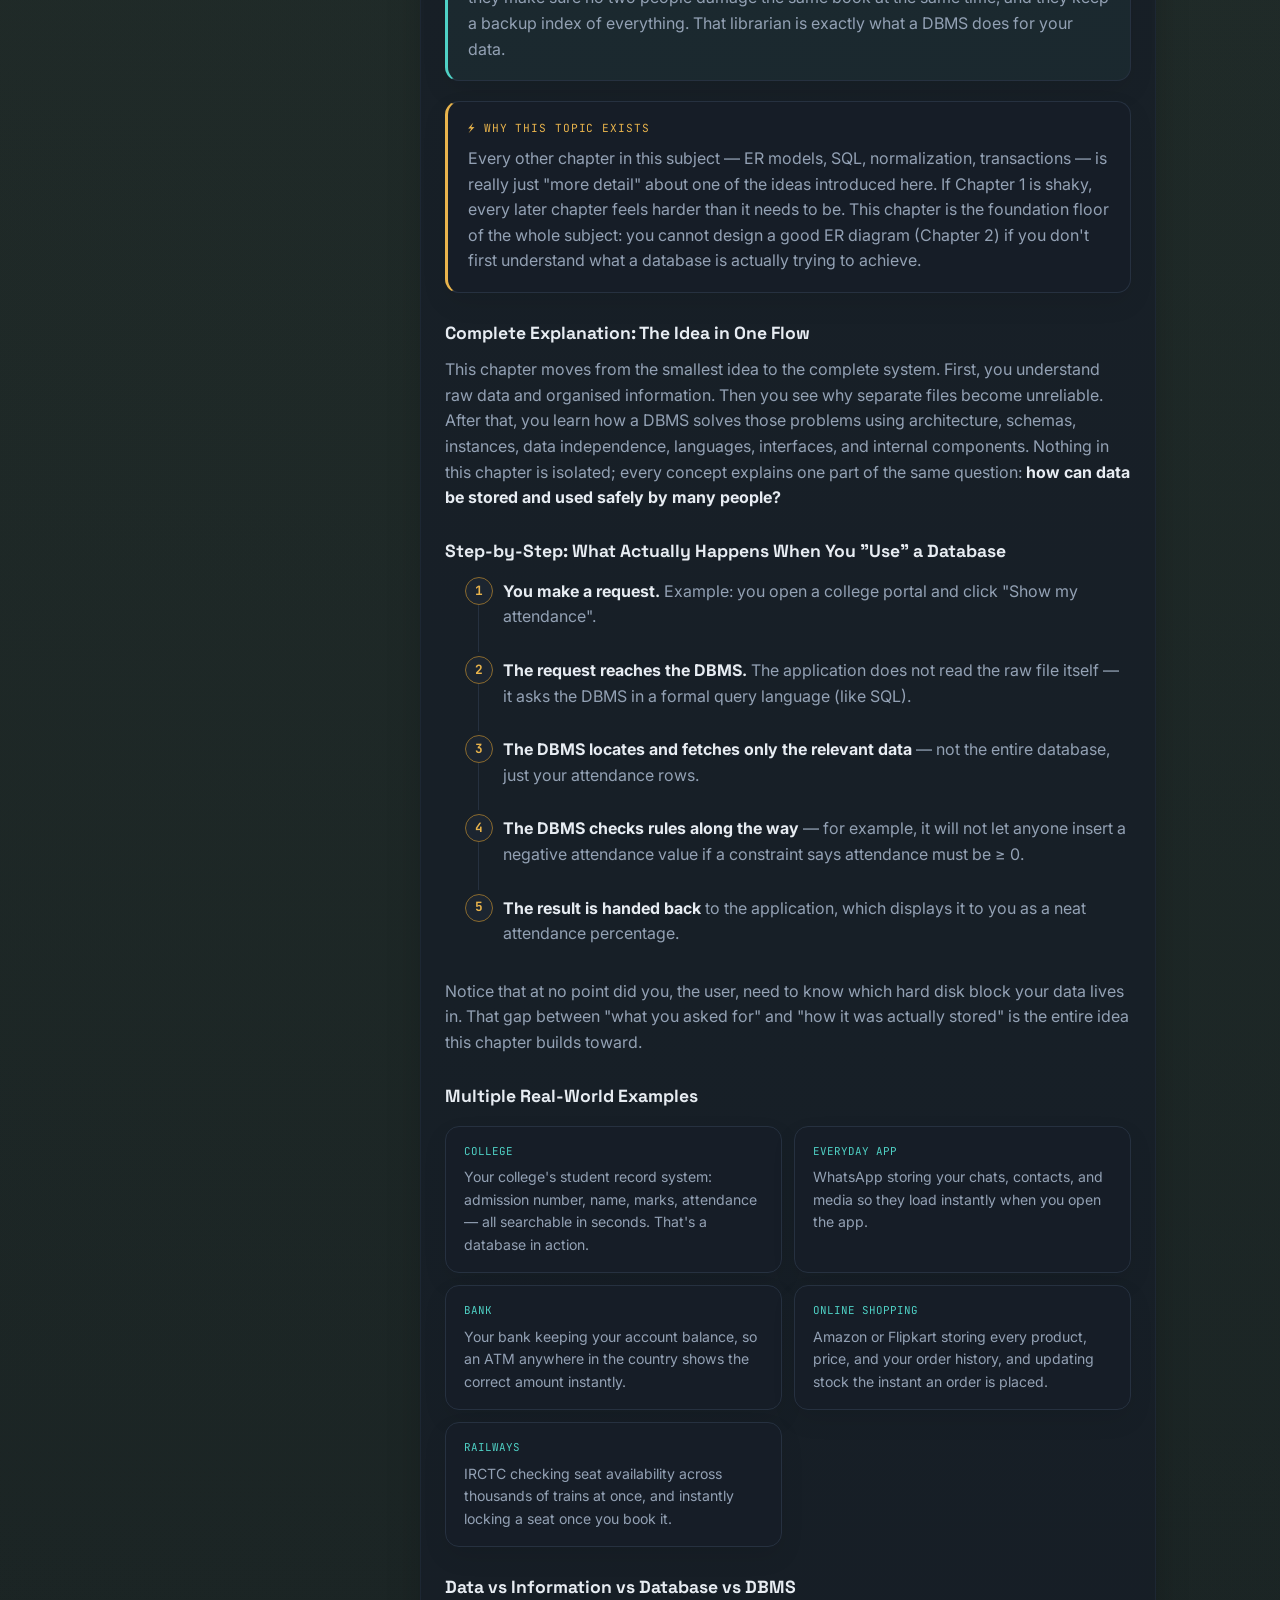
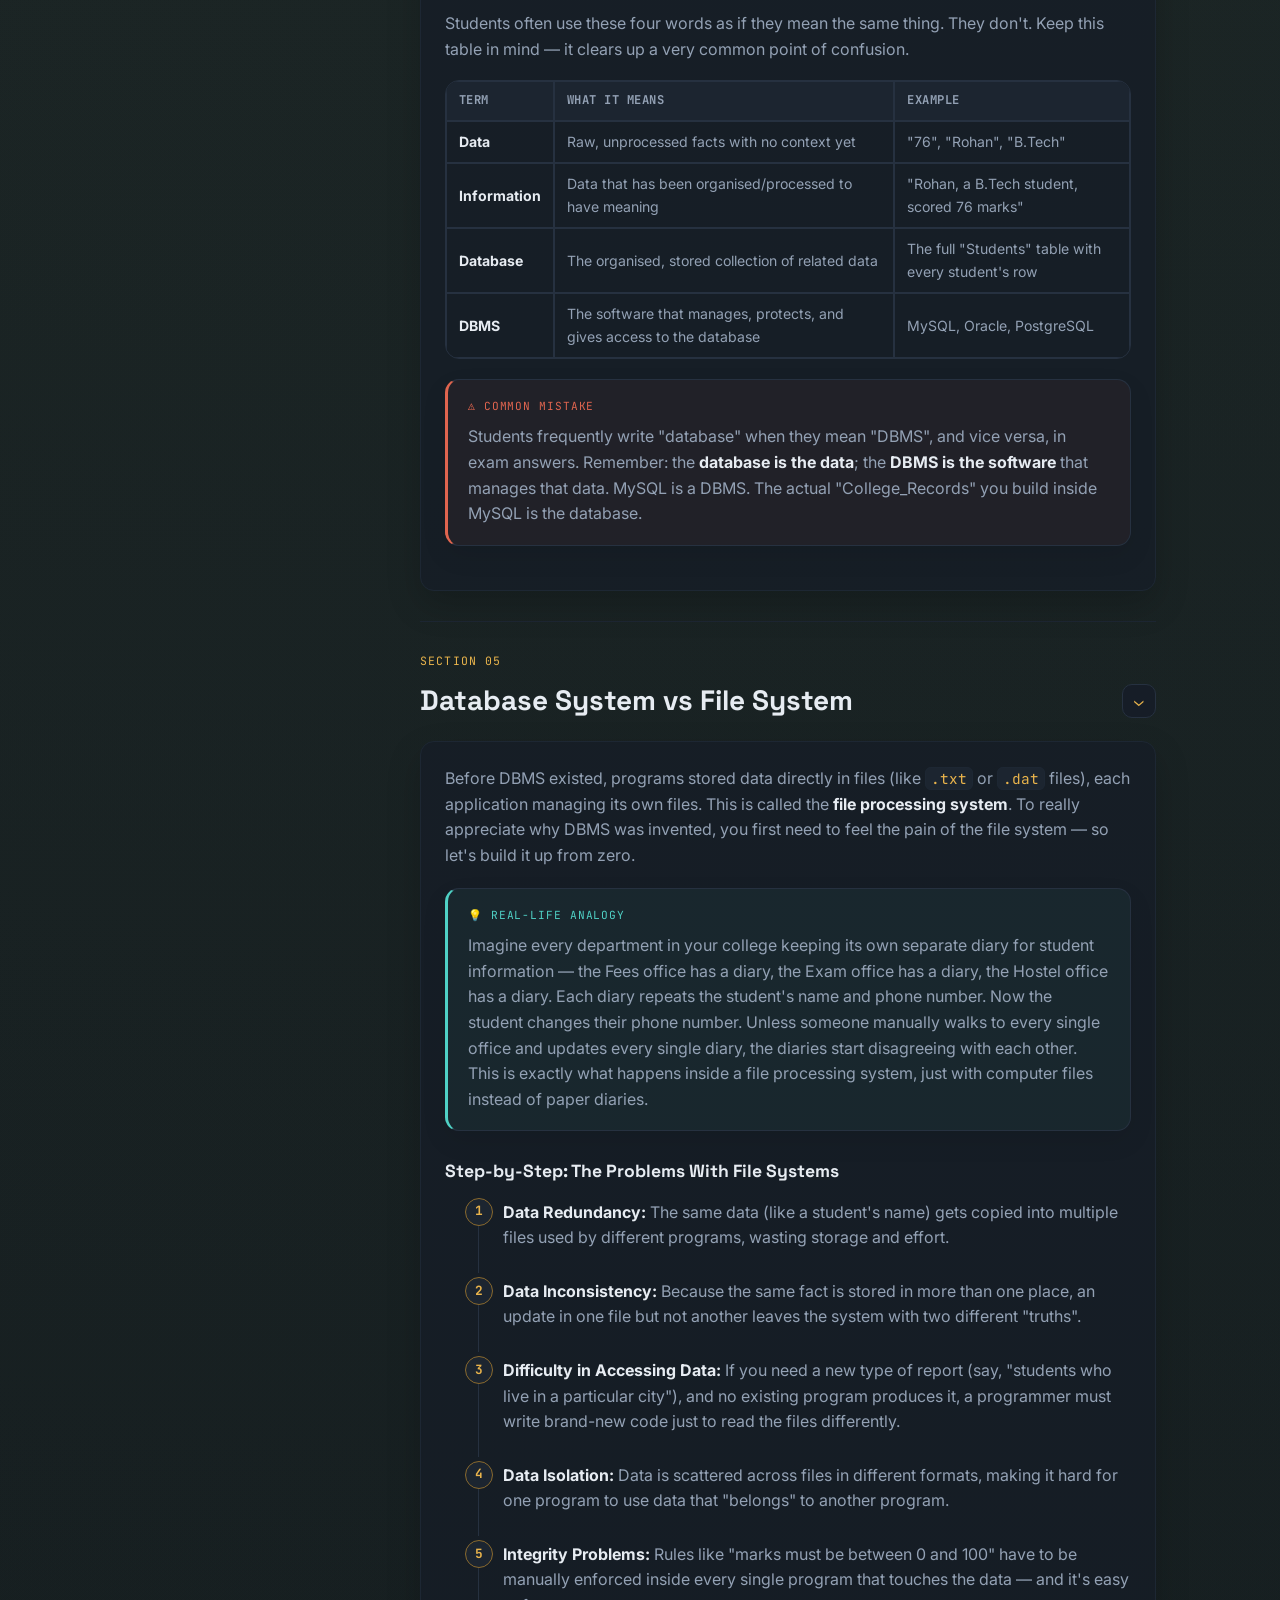
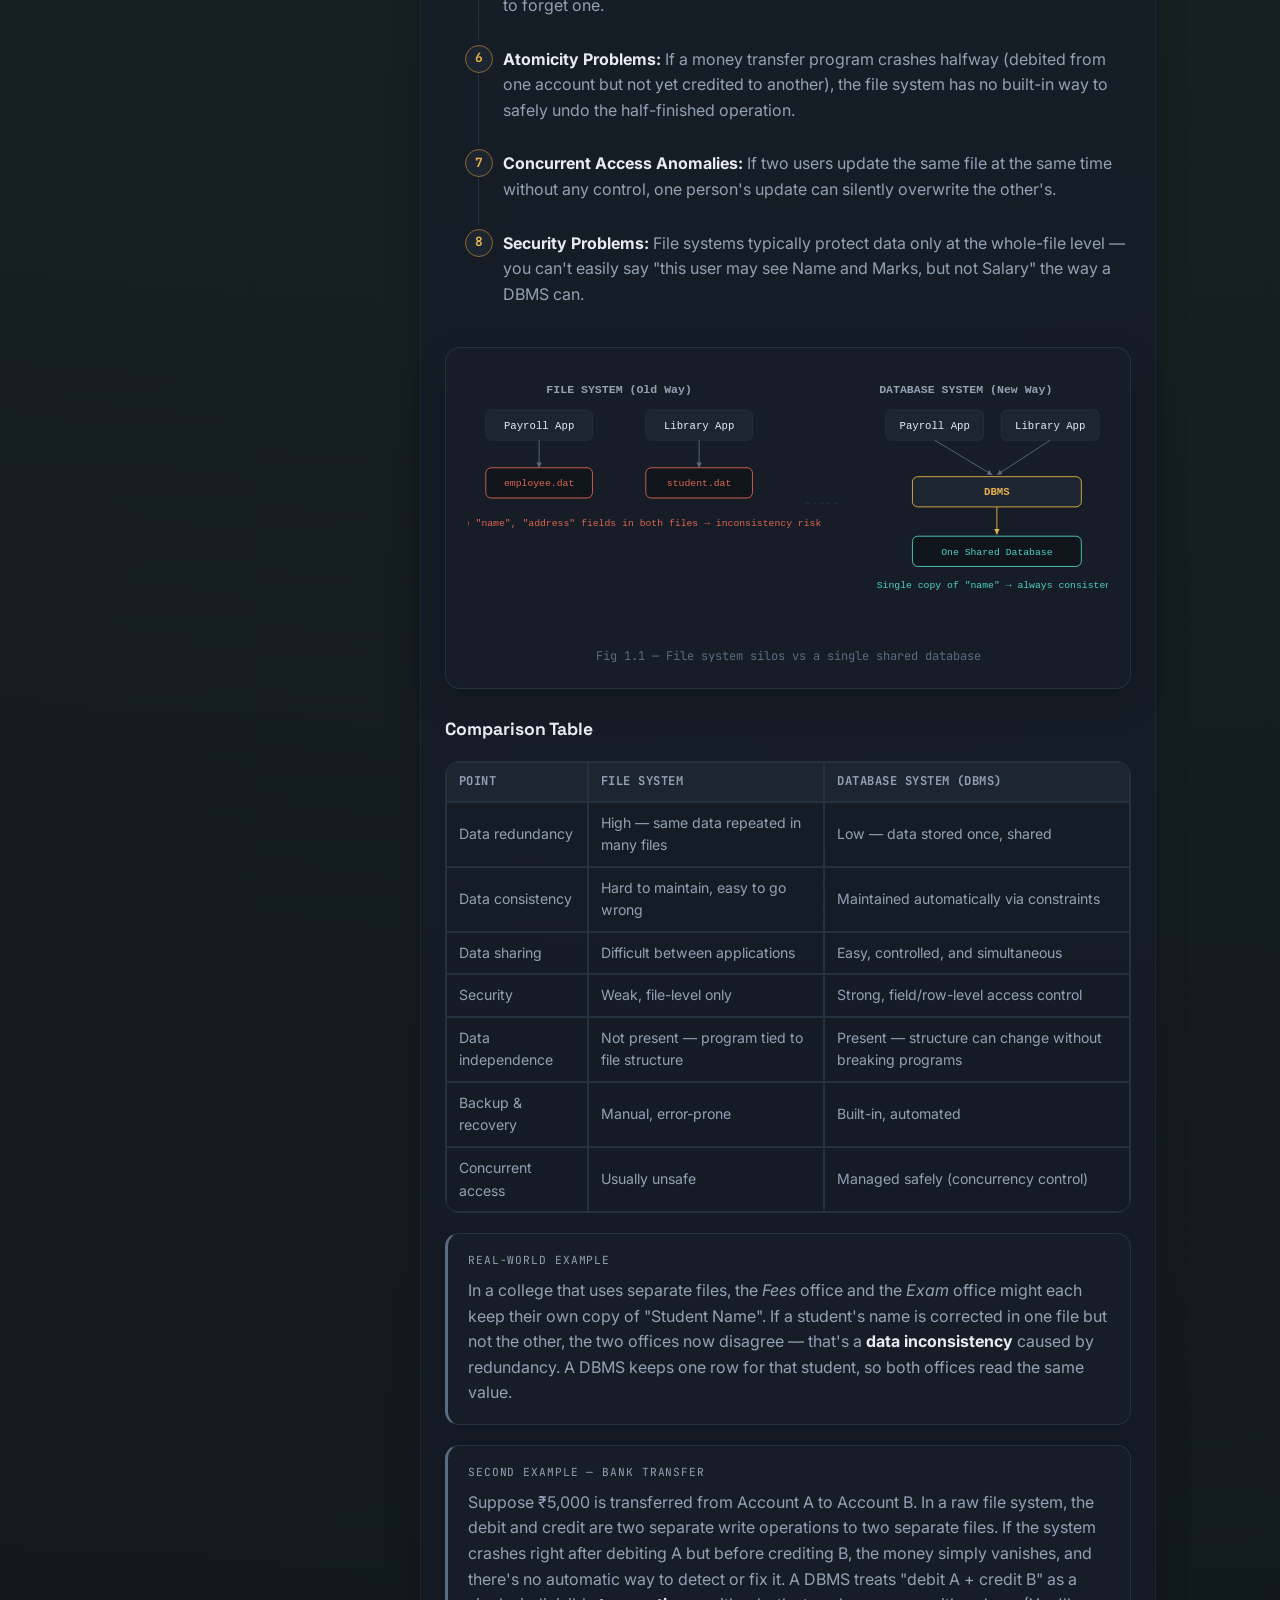
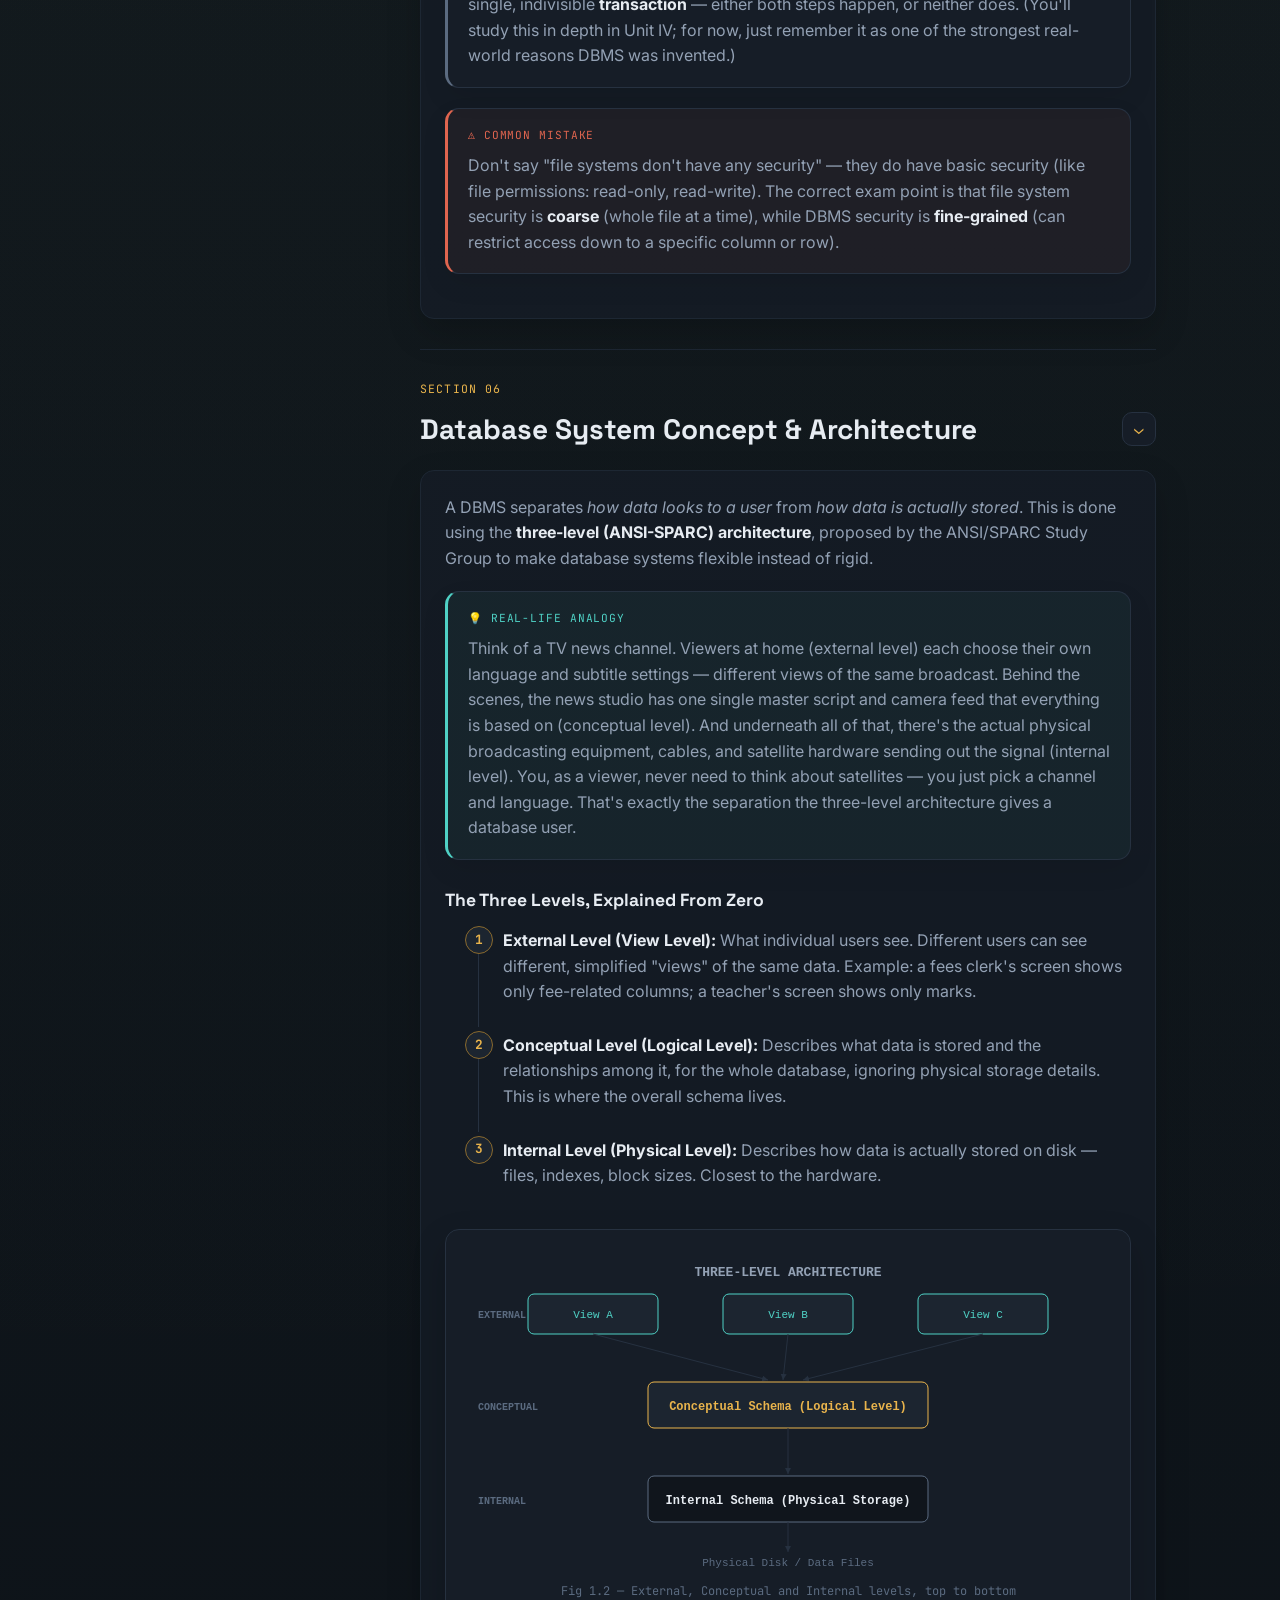
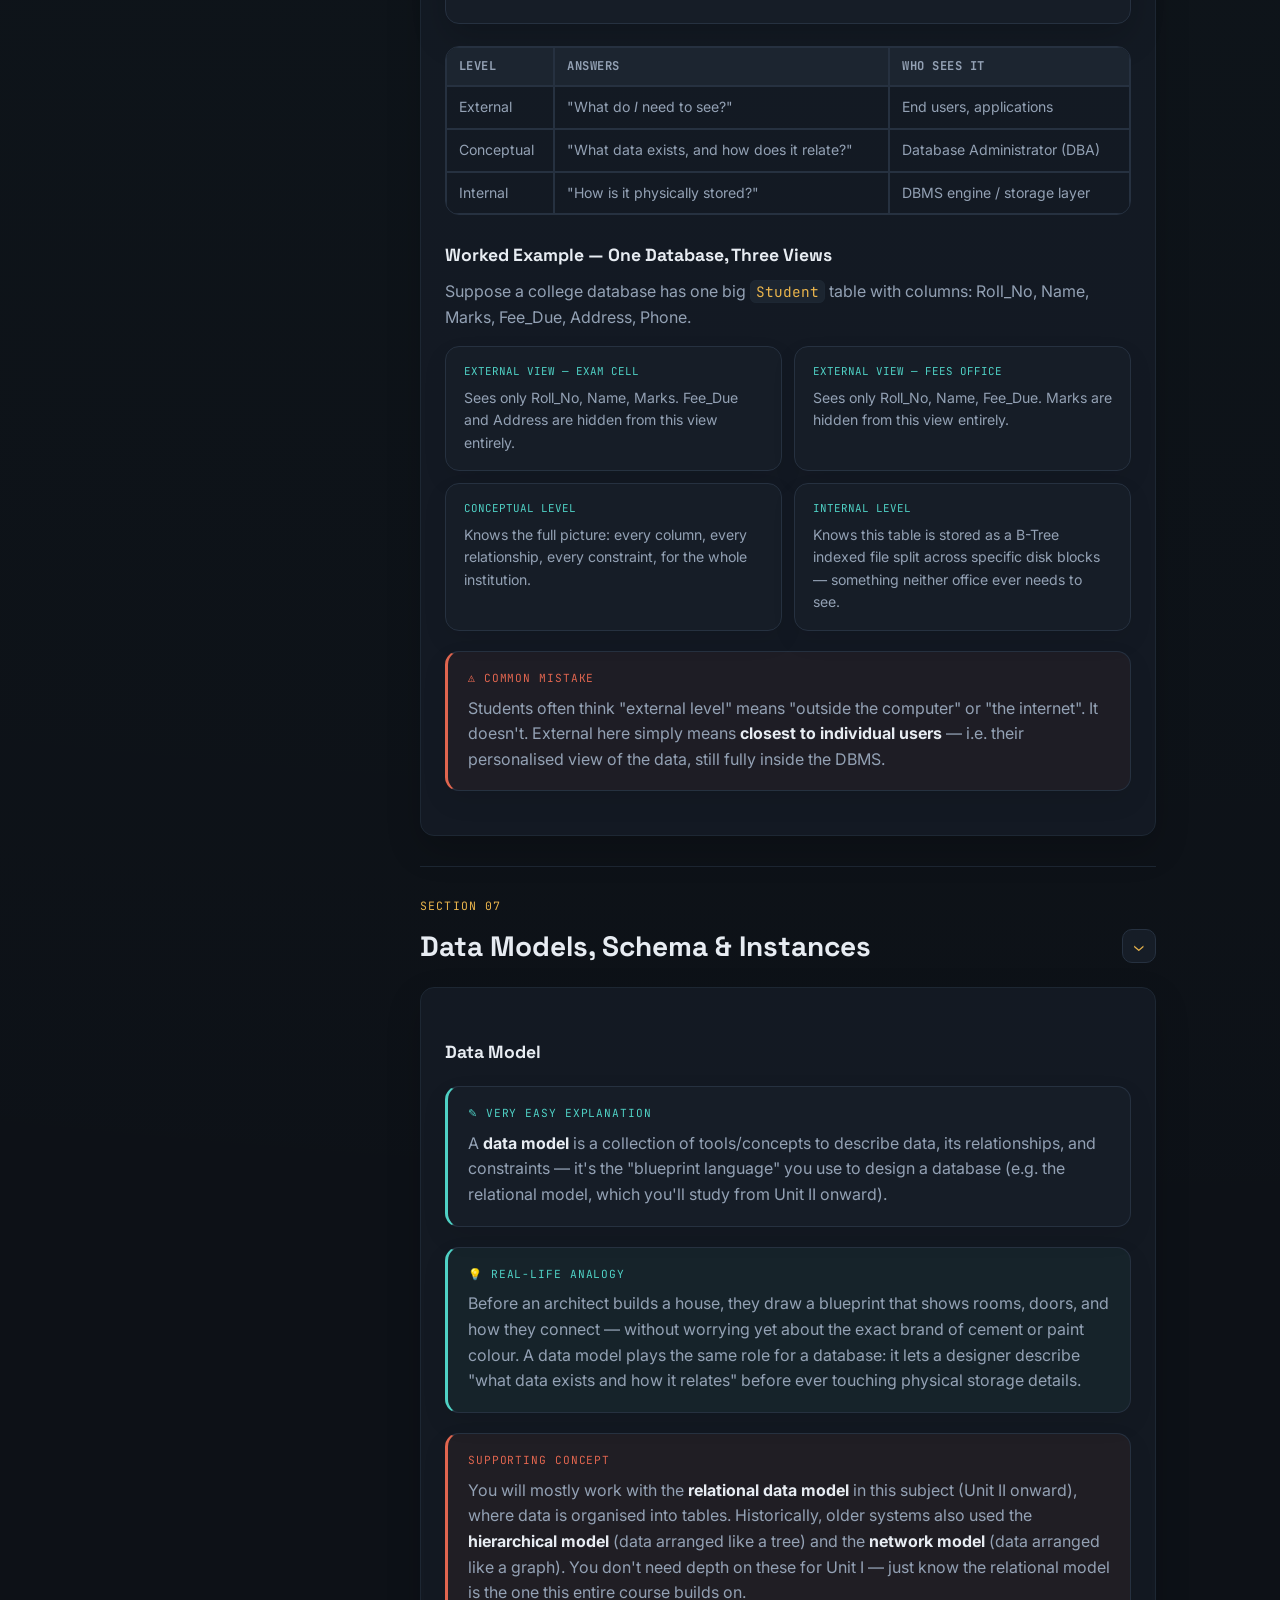
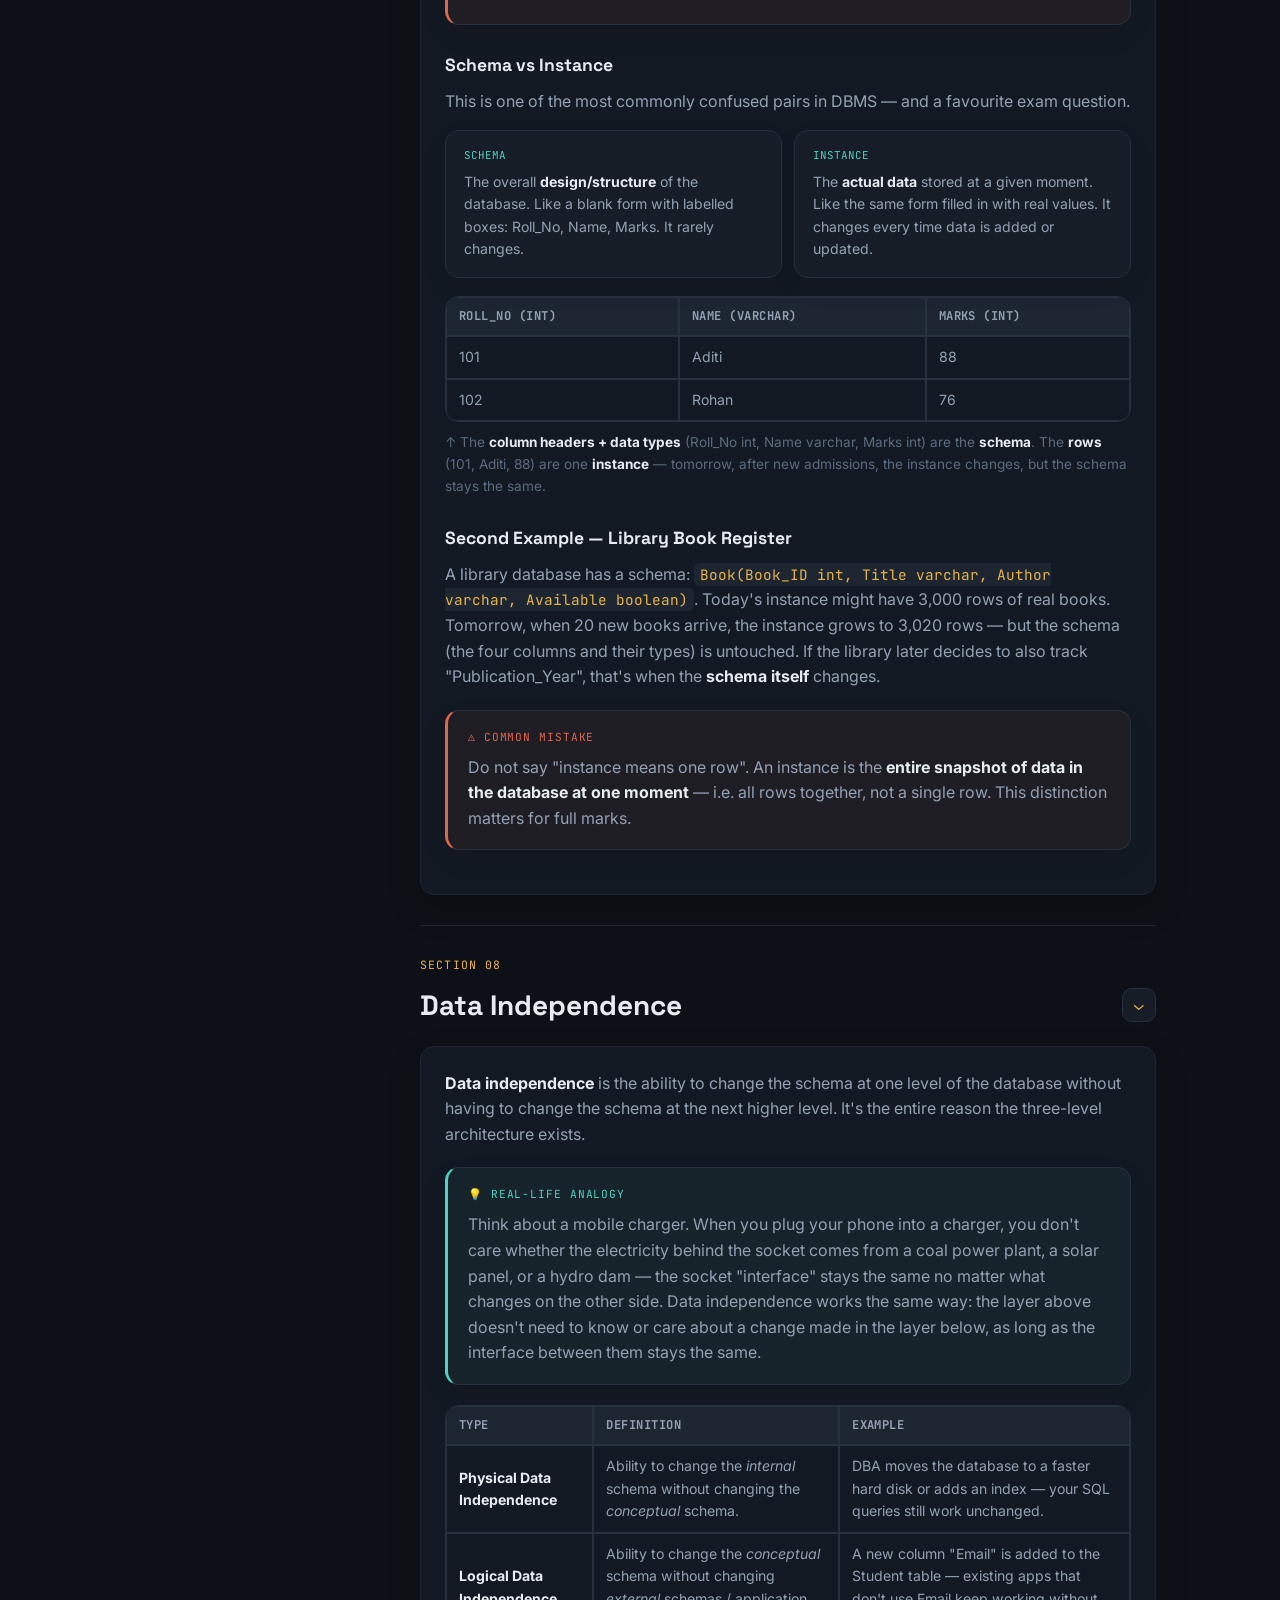
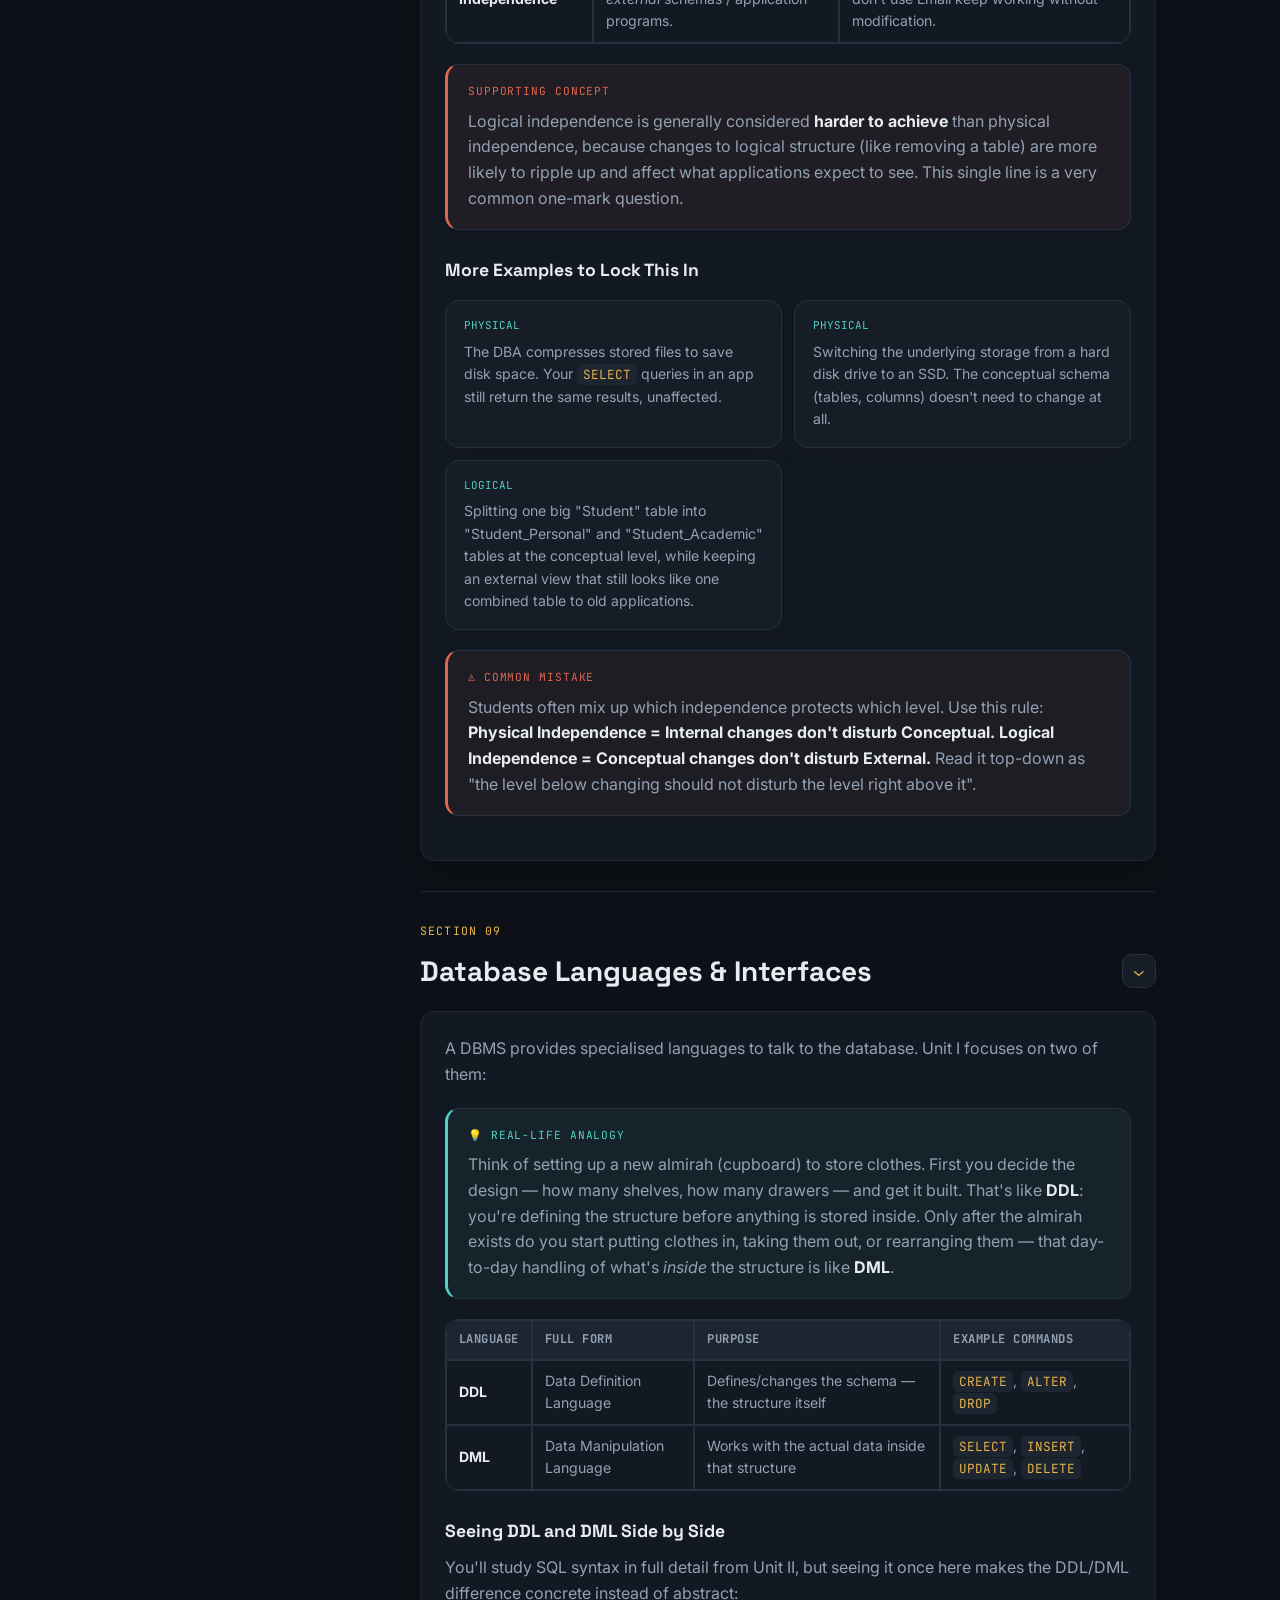
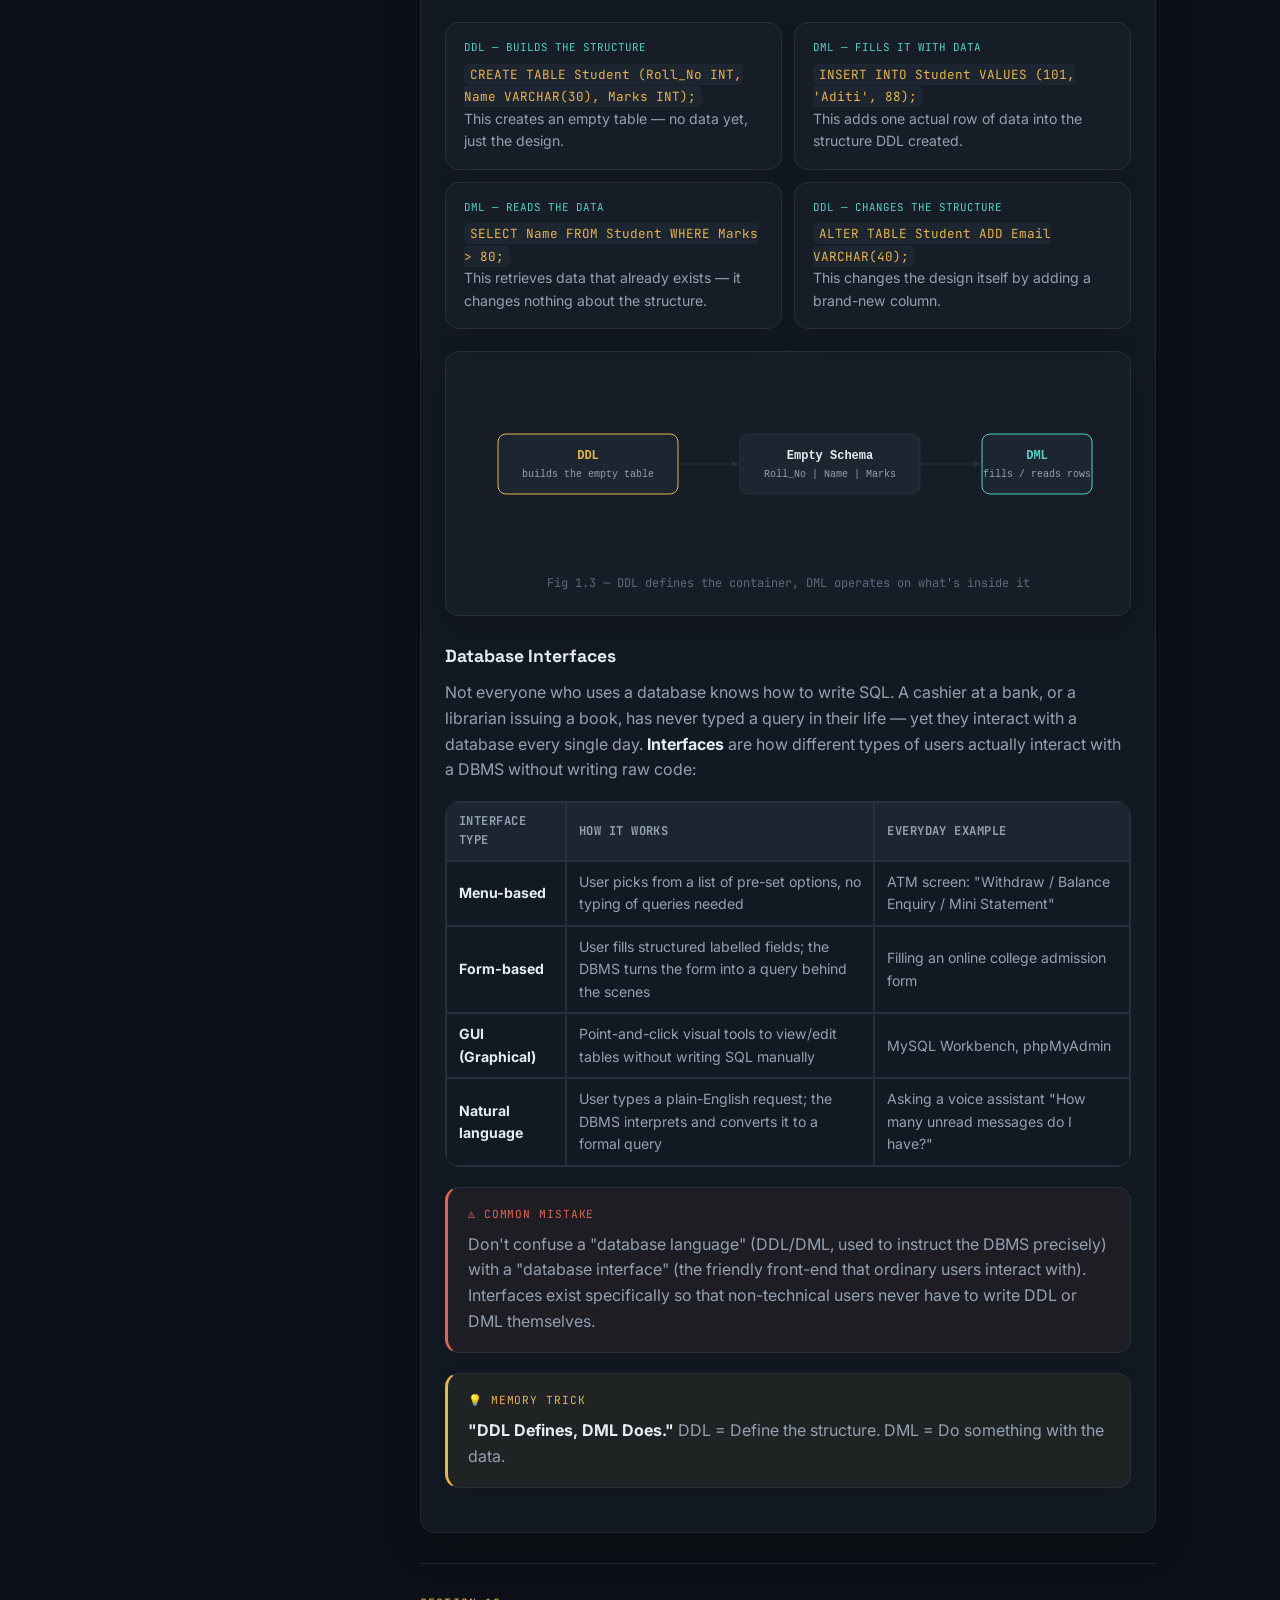
==== commit 459e9e6a: "chapter 1 updated" ====
--- a/unit-1/chapter1.html
+++ b/unit-1/chapter1.html
@@ -12,6 +12,12 @@
 <link href="https://fonts.googleapis.com/css2?family=Space+Grotesk:wght@500;600;700&family=Inter:wght@400;500;600&family=JetBrains+Mono:wght@400;500;700&display=swap" rel="stylesheet">
 <link rel="stylesheet" href="../css/style.css">
 <link rel="stylesheet" href="../css/chapter.css">
+<link rel="icon" type="image/png" href="../img/favicon/favicon-96x96.png" sizes="96x96" />
+<link rel="icon" type="image/svg+xml" href="../img/favicon/favicon.svg" />
+<link rel="shortcut icon" href="../img/favicon/favicon.ico" />
+<link rel="apple-touch-icon" sizes="180x180" href="../img/favicon/apple-touch-icon.png" />
+<meta name="apple-mobile-web-app-title" content="DBMS" />
+<link rel="manifest" href="../img/favicon/site.webmanifest" />
 </head>
 <body>
 <div class="reading-progress" aria-hidden="true"><div id="reading-progress-fill"></div></div>
@@ -71,15 +77,17 @@
         <a href="#terminologies">11. Important Terminologies</a>
         <a href="#key-points">12. Key Points</a>
         <a href="#exam-points">13. Important Exam Points</a>
-        <a href="#memory-tricks">14. Memory Tricks</a>
-        <a href="#revision">15. Quick Revision Notes</a>
-        <a href="#summary">16. Chapter Summary</a>
-        <a href="#practice">17. Practice Questions</a>
-        <a href="#university-questions">18. University Questions</a>
-        <a href="#quiz">19. Self Assessment Quiz</a>
-        <a href="#interview">20. Interview Fundamentals</a>
-        <a href="#checklist">21. Chapter Checklist</a>
-        <a href="#chapter-end">22. What You Learned</a>
+        <a href="#common-mistakes">14. Common Mistakes</a>
+        <a href="#memory-tricks">15. Memory Tricks</a>
+        <a href="#faqs">16. FAQs</a>
+        <a href="#revision">17. Quick Revision Notes</a>
+        <a href="#summary">18. Chapter Summary</a>
+        <a href="#practice">19. Practice Questions</a>
+        <a href="#university-questions">20. University Questions</a>
+        <a href="#quiz">21. Self Assessment Quiz</a>
+        <a href="#interview">22. Interview Fundamentals</a>
+        <a href="#checklist">23. Chapter Checklist</a>
+        <a href="#chapter-end">24. What You Learned</a>
       </div>
     </div>
   </div>
@@ -102,9 +110,16 @@
       <a href="#overall-structure">Overall Structure</a>
       <a href="#terminologies">Terminologies</a>
       <a href="#key-points">Key Points</a>
+      <a href="#exam-points">Exam Points</a>
+      <a href="#common-mistakes">Common Mistakes</a>
+      <a href="#memory-tricks">Memory Tricks</a>
+      <a href="#faqs">FAQs</a>
       <a href="#revision">Quick Revision</a>
       <a href="#practice">Practice</a>
-      <a href="#quiz">Self-Test Quiz</a>
+      <a href="#university-questions">University Questions</a>
+      <a href="#quiz">Self Assessment</a>
+      <a href="#interview">Interview Basics</a>
+      <a href="#checklist">Checklist</a>
       <a href="#chapter-end">Chapter End</a>
     </nav>
   </aside>
@@ -216,6 +231,15 @@
       </p>
     </div>
 
+    <h3>Complete Explanation: The Idea in One Flow</h3>
+    <p>
+      This chapter moves from the smallest idea to the complete system. First, you understand raw data and
+      organised information. Then you see why separate files become unreliable. After that, you learn how a
+      DBMS solves those problems using architecture, schemas, instances, data independence, languages,
+      interfaces, and internal components. Nothing in this chapter is isolated; every concept explains one
+      part of the same question: <strong>how can data be stored and used safely by many people?</strong>
+    </p>
+
     <h3>Step-by-Step: What Actually Happens When You "Use" a Database</h3>
     <ol class="step-list">
       <li><strong>You make a request.</strong> Example: you open a college portal and click "Show my attendance".</li>
@@ -274,7 +298,7 @@
 
   <!-- 4. DB vs FILE SYSTEM -->
   <section class="topic-block" id="db-vs-file">
-    <div class="topic-kicker">Section 04</div>
+    <div class="topic-kicker">Section 05</div>
     <h2>Database System vs File System</h2>
     <p>
       Before DBMS existed, programs stored data directly in files (like <code>.txt</code> or <code>.dat</code> files),
@@ -395,7 +419,7 @@
 
   <!-- 5. ARCHITECTURE -->
   <section class="topic-block" id="architecture">
-    <div class="topic-kicker">Section 05</div>
+    <div class="topic-kicker">Section 06</div>
     <h2>Database System Concept &amp; Architecture</h2>
     <p>
       A DBMS separates <em>how data looks to a user</em> from <em>how data is actually stored</em>. This is
@@ -502,7 +526,7 @@
 
   <!-- 6. SCHEMA / INSTANCE -->
   <section class="topic-block" id="schema-instance">
-    <div class="topic-kicker">Section 06</div>
+    <div class="topic-kicker">Section 07</div>
     <h2>Data Models, Schema &amp; Instances</h2>
 
     <h3>Data Model</h3>
@@ -582,7 +606,7 @@
 
   <!-- 7. DATA INDEPENDENCE -->
   <section class="topic-block" id="independence">
-    <div class="topic-kicker">Section 07</div>
+    <div class="topic-kicker">Section 08</div>
     <h2>Data Independence</h2>
     <p>
       <strong>Data independence</strong> is the ability to change the schema at one level of the database
@@ -655,7 +679,7 @@
 
   <!-- 8. LANGUAGES & INTERFACES -->
   <section class="topic-block" id="languages">
-    <div class="topic-kicker">Section 08</div>
+    <div class="topic-kicker">Section 09</div>
     <h2>Database Languages &amp; Interfaces</h2>
     <p>A DBMS provides specialised languages to talk to the database. Unit&nbsp;I focuses on two of them:</p>
 
@@ -751,7 +775,7 @@
 
   <!-- 9. OVERALL STRUCTURE -->
   <section class="topic-block" id="overall-structure">
-    <div class="topic-kicker">Section 09</div>
+    <div class="topic-kicker">Section 10</div>
     <h2>Overall Database Structure</h2>
     <p>Zooming out, here is how all the pieces of a DBMS fit together, from the user typing a query to the data sitting on disk.</p>
 
@@ -836,7 +860,7 @@
 
   <!-- 10. IMPORTANT TERMINOLOGIES -->
   <section class="topic-block" id="terminologies">
-    <div class="topic-kicker">Section 10</div>
+    <div class="topic-kicker">Section 11</div>
     <h2>Important Terminologies</h2>
     <p>These words appear repeatedly in database questions. Learn the meaning, not just the spelling.</p>
     <div class="term-grid">
@@ -860,7 +884,7 @@
 
   <!-- 11. KEY POINTS -->
   <section class="topic-block" id="key-points">
-    <div class="topic-kicker">Section 11</div>
+    <div class="topic-kicker">Section 12</div>
     <h2>Key Points</h2>
     <ul class="exam-list">
       <li>A database system exists because raw files become difficult to manage when data grows and many users access it.</li>
@@ -874,35 +898,9 @@
     </ul>
   </section>
 
-  <!-- 10. MEMORY TRICKS -->
-  <section class="topic-block" id="memory-tricks">
-    <div class="topic-kicker">Section 12</div>
-    <h2>Memory Tricks</h2>
-    <div class="callout callout-trick">
-      <div class="callout-label">&#128161; Trick 1 — The 3 Levels</div>
-      <p><strong>"E-C-I, top to bottom"</strong> — External sees, Conceptual connects, Internal stores. Say it in that order and you'll never mix up the architecture diagram.</p>
-    </div>
-    <div class="callout callout-trick">
-      <div class="callout-label">&#128161; Trick 2 — Schema vs Instance</div>
-      <p><strong>"Schema is the Skeleton, Instance is the Info."</strong> Both start with the sound of the thing they represent.</p>
-    </div>
-    <div class="callout callout-trick">
-      <div class="callout-label">&#128161; Trick 3 — Data Independence</div>
-      <p><strong>"Physical is at the Pit (bottom), Logical is a Little higher."</strong> Physical independence protects the conceptual level from internal (bottom) changes; logical independence protects the external level from conceptual (middle) changes.</p>
-    </div>
-    <div class="callout callout-trick">
-      <div class="callout-label">&#128161; Trick 4 — DBMS Advantages Over File System</div>
-      <p><strong>"RICSBC"</strong> — Redundancy reduced, Integrity enforced, Consistency maintained, Sharing enabled, Backup automated, Concurrency controlled. Seven advantages, one word to recall them all.</p>
-    </div>
-    <div class="callout callout-trick">
-      <div class="callout-label">&#128161; Trick 5 — Overall Structure</div>
-      <p><strong>"Query in, Query out; Storage in, Storage out."</strong> Every request first passes through the Query Processor (top half) and then the Storage Manager (bottom half) before touching physical disk. Two halves, two managers.</p>
-    </div>
-  </section>
-
-  <!-- 11. EXAM POINTS -->
+  <!-- 13. EXAM POINTS -->
   <section class="topic-block" id="exam-points">
-    <div class="topic-kicker">Section 11</div>
+    <div class="topic-kicker">Section 13</div>
     <h2>Important Exam Points</h2>
     <ul class="exam-list">
       <li>Logical data independence is harder to achieve than physical data independence — examiners love this line.</li>
@@ -916,36 +914,74 @@
     </ul>
   </section>
 
-  <!-- 12. FAQs -->
+  <!-- 14. COMMON MISTAKES -->
+  <section class="topic-block" id="common-mistakes">
+    <div class="topic-kicker">Section 14</div>
+    <h2>Common Mistakes</h2>
+    <div class="question-grid">
+      <div class="question-card">
+        <h3>Database and DBMS mixed together</h3>
+        <p>Write database for the stored data and DBMS for the software that manages it. MySQL is a DBMS; the student records inside it are a database.</p>
+      </div>
+      <div class="question-card">
+        <h3>Schema and instance confused</h3>
+        <p>Schema is the table design. Instance is the current rows. Adding a row changes the instance, not the schema.</p>
+      </div>
+      <div class="question-card">
+        <h3>Three-level architecture written backward</h3>
+        <p>The top-to-bottom order is External, Conceptual, Internal. Do not start with internal unless the question specifically asks bottom-up.</p>
+      </div>
+      <div class="question-card">
+        <h3>DDL and DML commands mixed</h3>
+        <p>DDL changes structure. DML works with data. <code>CREATE TABLE</code> is DDL; <code>UPDATE</code> is DML.</p>
+      </div>
+      <div class="question-card">
+        <h3>Data dictionary treated as user data</h3>
+        <p>The data dictionary stores metadata such as table names, column types, and constraints. It does not mean the actual student or bank records.</p>
+      </div>
+      <div class="question-card">
+        <h3>Only listing file-system problems</h3>
+        <p>In 5-mark and 10-mark answers, do not only list points. Explain each problem with one line and, if possible, one example.</p>
+      </div>
+    </div>
+  </section>
+
+  <!-- 15. MEMORY TRICKS -->
+  <section class="topic-block" id="memory-tricks">
+    <div class="topic-kicker">Section 15</div>
+    <h2>Memory Tricks</h2>
+    <div class="callout callout-trick">
+      <div class="callout-label">&#128161; Trick 1 — The 3 Levels</div>
+      <p><strong>"E-C-I, top to bottom"</strong> — External sees, Conceptual connects, Internal stores. Say it in that order and you'll never mix up the architecture diagram.</p>
+    </div>
+    <div class="callout callout-trick">
+      <div class="callout-label">&#128161; Trick 2 — Schema vs Instance</div>
+      <p><strong>"Schema is the Skeleton, Instance is the Info."</strong> Both start with the sound of the thing they represent.</p>
+    </div>
+    <div class="callout callout-trick">
+      <div class="callout-label">&#128161; Trick 3 — Data Independence</div>
+      <p><strong>"Physical is at the Pit (bottom), Logical is a Little higher."</strong> Physical independence protects the conceptual level from internal (bottom) changes; logical independence protects the external level from conceptual (middle) changes.</p>
+    </div>
+    <div class="callout callout-trick">
+      <div class="callout-label">&#128161; Trick 4 — DBMS Advantages Over File System</div>
+      <p><strong>"RICSBC"</strong> — Redundancy reduced, Integrity enforced, Consistency maintained, Sharing enabled, Backup automated, Concurrency controlled. Seven advantages, one word to recall them all.</p>
+    </div>
+    <div class="callout callout-trick">
+      <div class="callout-label">&#128161; Trick 5 — Overall Structure</div>
+      <p><strong>"Query in, Query out; Storage in, Storage out."</strong> Every request first passes through the Query Processor (top half) and then the Storage Manager (bottom half) before touching physical disk. Two halves, two managers.</p>
+    </div>
+  </section>
+
+  <!-- 16. FAQs -->
   <section class="topic-block" id="faqs">
-    <div class="topic-kicker">Section 12</div>
+    <div class="topic-kicker">Section 16</div>
     <h2>Frequently Asked Questions</h2>
     <div id="faq-container"></div>
   </section>
 
-  <!-- 13. PYQ FOCUS -->
-  <section class="topic-block" id="pyq">
-    <div class="topic-kicker">Section 13</div>
-    <h2>Previous Year Question Focus</h2>
-    <p>Recurring exam question patterns from this topic, so you know exactly what to prepare.</p>
-    <table class="data-table">
-      <thead><tr><th>Question Pattern</th><th>Typical Marks</th><th>How Often</th></tr></thead>
-      <tbody>
-        <tr><td>Explain the three-level database architecture with a diagram</td><td>7&ndash;10</td><td>Very High</td></tr>
-        <tr><td>Differentiate between DBMS and File System</td><td>5&ndash;7</td><td>Very High</td></tr>
-        <tr><td>Define data independence. Explain its types.</td><td>5&ndash;7</td><td>High</td></tr>
-        <tr><td>What is a schema? How is it different from an instance?</td><td>2&ndash;5</td><td>High</td></tr>
-        <tr><td>List and explain DDL and DML commands with examples</td><td>2&ndash;5</td><td>Medium</td></tr>
-        <tr><td>Explain the overall structure / components of a DBMS</td><td>5&ndash;7</td><td>Medium</td></tr>
-        <tr><td>List the disadvantages of the traditional file processing system</td><td>2&ndash;5</td><td>Medium</td></tr>
-        <tr><td>What are database interfaces? Name and explain any two.</td><td>2&ndash;5</td><td>Low&ndash;Medium</td></tr>
-      </tbody>
-    </table>
-  </section>
-
-  <!-- 14. REVISION NOTES -->
+  <!-- 17. REVISION NOTES -->
   <section class="topic-block" id="revision">
-    <div class="topic-kicker">Section 14</div>
+    <div class="topic-kicker">Section 17</div>
     <h2>Quick Revision Notes</h2>
     <div class="revision-box">
       <ul>
@@ -962,9 +998,9 @@
     </div>
   </section>
 
-  <!-- 15. SUMMARY -->
+  <!-- 18. SUMMARY -->
   <section class="topic-block" id="summary">
-    <div class="topic-kicker">Section 15</div>
+    <div class="topic-kicker">Section 18</div>
     <h2>Chapter Summary</h2>
     <p>
       A DBMS exists to fix the redundancy, inconsistency and fragility of plain file systems by centralising
@@ -978,28 +1014,67 @@
     </p>
   </section>
 
-  <!-- 16. PRACTICE QUESTIONS -->
+  <!-- 19. PRACTICE QUESTIONS -->
   <section class="topic-block" id="practice">
-    <div class="topic-kicker">Section 16</div>
+    <div class="topic-kicker">Section 19</div>
     <h2>Practice Questions</h2>
-    <ol class="practice-list">
-      <li>Define DBMS. List any five advantages of a DBMS over a traditional file system. <span class="marks-tag">7 marks</span></li>
-      <li>Draw and explain the three-level (ANSI-SPARC) database architecture. <span class="marks-tag">7 marks</span></li>
-      <li>What is data independence? Differentiate between physical and logical data independence with examples. <span class="marks-tag">5 marks</span></li>
-      <li>Differentiate between schema and instance with a suitable example. <span class="marks-tag">5 marks</span></li>
-      <li>What are DDL and DML? Give two example commands of each. <span class="marks-tag">2 marks</span></li>
-      <li>Explain the overall structure of a DBMS with the help of a diagram. <span class="marks-tag">7 marks</span></li>
-      <li>Why is logical data independence harder to achieve than physical data independence? <span class="marks-tag">2 marks</span></li>
-      <li>List the different types of database interfaces available to users. <span class="marks-tag">2 marks</span></li>
-      <li>Explain, with an example, how atomicity problems occur in a file processing system but are avoided in a DBMS. <span class="marks-tag">5 marks</span></li>
-      <li>Differentiate between a data model, a schema, and an instance, using one running example throughout. <span class="marks-tag">5 marks</span></li>
-    </ol>
-  </section>
-
-  <!-- 17. QUIZ -->
+    <div class="question-grid">
+      <div class="question-card">
+        <h3>Easy</h3>
+        <ol class="practice-list">
+          <li>Define data, information, database, and DBMS.</li>
+          <li>Write any four examples of database applications in daily life.</li>
+          <li>List any five problems of the traditional file system.</li>
+          <li>Write two DDL commands and two DML commands.</li>
+        </ol>
+      </div>
+      <div class="question-card">
+        <h3>Medium</h3>
+        <ol class="practice-list">
+          <li>Differentiate between DBMS and file system using a table.</li>
+          <li>Explain schema and instance with a Student table example.</li>
+          <li>Explain physical and logical data independence with one example each.</li>
+          <li>Explain database languages and database interfaces.</li>
+        </ol>
+      </div>
+      <div class="question-card">
+        <h3>Hard</h3>
+        <ol class="practice-list">
+          <li>Draw and explain the three-level database architecture. Also show how it supports data independence.</li>
+          <li>Explain the overall DBMS structure with query processor, storage manager, data files, indexes, and data dictionary.</li>
+          <li>Using a bank transfer example, explain why atomicity and concurrent access control are difficult in file systems.</li>
+          <li>Compare data model, schema, and instance using one complete running example.</li>
+        </ol>
+      </div>
+    </div>
+  </section>
+
+  <!-- 20. UNIVERSITY QUESTIONS -->
+  <section class="topic-block" id="university-questions">
+    <div class="topic-kicker">Section 20</div>
+    <h2>University Questions</h2>
+    <p>These are syllabus-aligned question patterns from this chapter. Use them for answer-writing practice.</p>
+    <table class="data-table">
+      <thead><tr><th>Category</th><th>Question Pattern</th><th>Answer Focus</th></tr></thead>
+      <tbody>
+        <tr><td>2 Marks</td><td>Define DBMS.</td><td>Software that manages a database; mention storage, retrieval, update, and protection.</td></tr>
+        <tr><td>2 Marks</td><td>Differentiate schema and instance.</td><td>Schema is structure; instance is current data snapshot.</td></tr>
+        <tr><td>2 Marks</td><td>Give two examples of DDL and DML commands.</td><td>DDL: CREATE, ALTER, DROP. DML: SELECT, INSERT, UPDATE, DELETE.</td></tr>
+        <tr><td>5 Marks</td><td>Explain data independence and its types.</td><td>Define data independence; explain physical and logical with examples.</td></tr>
+        <tr><td>5 Marks</td><td>Explain disadvantages of file processing systems.</td><td>Redundancy, inconsistency, difficult access, isolation, integrity, atomicity, concurrency, security.</td></tr>
+        <tr><td>5 Marks</td><td>Explain database languages and interfaces.</td><td>DDL, DML, and user interfaces such as menu, form, GUI, and natural language.</td></tr>
+        <tr><td>10 Marks</td><td>Explain the three-level database architecture with a neat diagram.</td><td>External, conceptual, internal levels; mappings; data independence.</td></tr>
+        <tr><td>10 Marks</td><td>Explain the overall structure of a DBMS with a diagram.</td><td>Users, query processor, DDL interpreter, DML compiler, optimizer, storage manager, files, data dictionary.</td></tr>
+        <tr><td>Most Repeated</td><td>Differentiate between DBMS and File System.</td><td>Use a table; include redundancy, consistency, sharing, security, concurrency, backup, and independence.</td></tr>
+        <tr><td>Most Repeated</td><td>Explain schema, instance, and data model with examples.</td><td>Use one running example such as a Student table.</td></tr>
+      </tbody>
+    </table>
+  </section>
+
+  <!-- 21. QUIZ -->
   <section class="topic-block" id="quiz">
-    <div class="topic-kicker">Section 17</div>
-    <h2>Self-Test Quiz</h2>
+    <div class="topic-kicker">Section 21</div>
+    <h2>Self Assessment Quiz</h2>
     <p>Quick 8-question check. Pick an answer to see if you're right — this is scored only in your browser, nothing is sent anywhere.</p>
     <div id="quiz-container"></div>
     <div class="quiz-result-bar">
@@ -1008,11 +1083,65 @@
     </div>
   </section>
 
-  <!-- 18. CHECKLIST -->
+  <!-- 22. INTERVIEW FUNDAMENTALS -->
+  <section class="topic-block" id="interview">
+    <div class="topic-kicker">Section 22</div>
+    <h2>Interview Fundamentals</h2>
+    <p>
+      These are only the interview basics directly connected to this chapter. They do not go outside the
+      Unit&nbsp;I introduction syllabus.
+    </p>
+    <div class="question-grid">
+      <div class="question-card">
+        <h3>Explain DBMS in one minute</h3>
+        <p>A DBMS is software that manages a database. It stores data, retrieves it through queries, protects it with rules and security, supports multiple users, and hides physical storage details from applications.</p>
+      </div>
+      <div class="question-card">
+        <h3>DBMS vs file system</h3>
+        <p>In a file system, applications manage their own files. In a DBMS, data is centralized and controlled, so redundancy, inconsistency, access difficulty, concurrency problems, and security issues are reduced.</p>
+      </div>
+      <div class="question-card">
+        <h3>Schema vs instance</h3>
+        <p>Schema is the design of the database. Instance is the data stored at a particular time. Structure versus snapshot is the main difference.</p>
+      </div>
+      <div class="question-card">
+        <h3>Data independence</h3>
+        <p>Data independence means changing one level of database design without forcing changes at another level. Physical data independence is easier; logical data independence is harder.</p>
+      </div>
+    </div>
+  </section>
+
+  <!-- 23. CHECKLIST -->
   <section class="topic-block" id="checklist">
-    <div class="topic-kicker">Section 18</div>
+    <div class="topic-kicker">Section 23</div>
     <h2>Chapter Checklist</h2>
     <ul class="checklist" id="chapter-checklist"></ul>
+  </section>
+
+  <!-- 24. CHAPTER END -->
+  <section class="topic-block" id="chapter-end">
+    <div class="topic-kicker">Section 24</div>
+    <h2>What You Learned</h2>
+    <div class="question-grid">
+      <div class="question-card">
+        <h3>What You Learned</h3>
+        <ul>
+          <li>What data, information, database, DBMS, schema, instance, and data model mean.</li>
+          <li>Why file systems fail when data becomes large, shared, and frequently updated.</li>
+          <li>How the three-level architecture separates user view, logical design, and physical storage.</li>
+          <li>Why physical and logical data independence matter.</li>
+          <li>How DDL, DML, interfaces, query processor, storage manager, and data dictionary fit together.</li>
+        </ul>
+      </div>
+      <div class="question-card">
+        <h3>What You Will Learn Next</h3>
+        <p>
+          Next you will learn the Entity Relationship model: how to represent entities, attributes,
+          relationships, mapping constraints, and keys visually before converting a real-world problem
+          into database tables.
+        </p>
+      </div>
+    </div>
   </section>
 
   <!-- MARK COMPLETE -->
--- a/css/chapter.css
+++ b/css/chapter.css
@@ -218,6 +218,39 @@
 .example-card .ex-tag { font-family: var(--font-mono); font-size: 0.68rem; color: var(--teal); text-transform: uppercase; margin-bottom: 6px; display: block; }
 .example-card p { margin: 0; font-size: 0.88rem; }
 
+.term-grid,
+.question-grid {
+  display: grid;
+  grid-template-columns: repeat(auto-fit, minmax(220px, 1fr));
+  gap: 14px;
+  margin: 18px 0;
+}
+.term-card,
+.question-card {
+  background: var(--surface);
+  border: 1px solid var(--border);
+  border-radius: var(--radius);
+  padding: 18px;
+  box-shadow: 0 10px 24px rgba(0,0,0,0.08);
+}
+.term-card h3,
+.question-card h3 {
+  margin: 0 0 8px;
+  font-family: var(--font-display);
+  font-size: 1rem;
+  color: var(--text);
+}
+.term-card p,
+.question-card p,
+.question-card li {
+  color: var(--text-dim);
+  font-size: 0.9rem;
+}
+.question-card ul,
+.question-card ol {
+  margin-bottom: 0;
+}
+
 /* Diagram frame */
 .diagram-frame {
   background: var(--surface); border: 1px solid var(--border); border-radius: var(--radius);
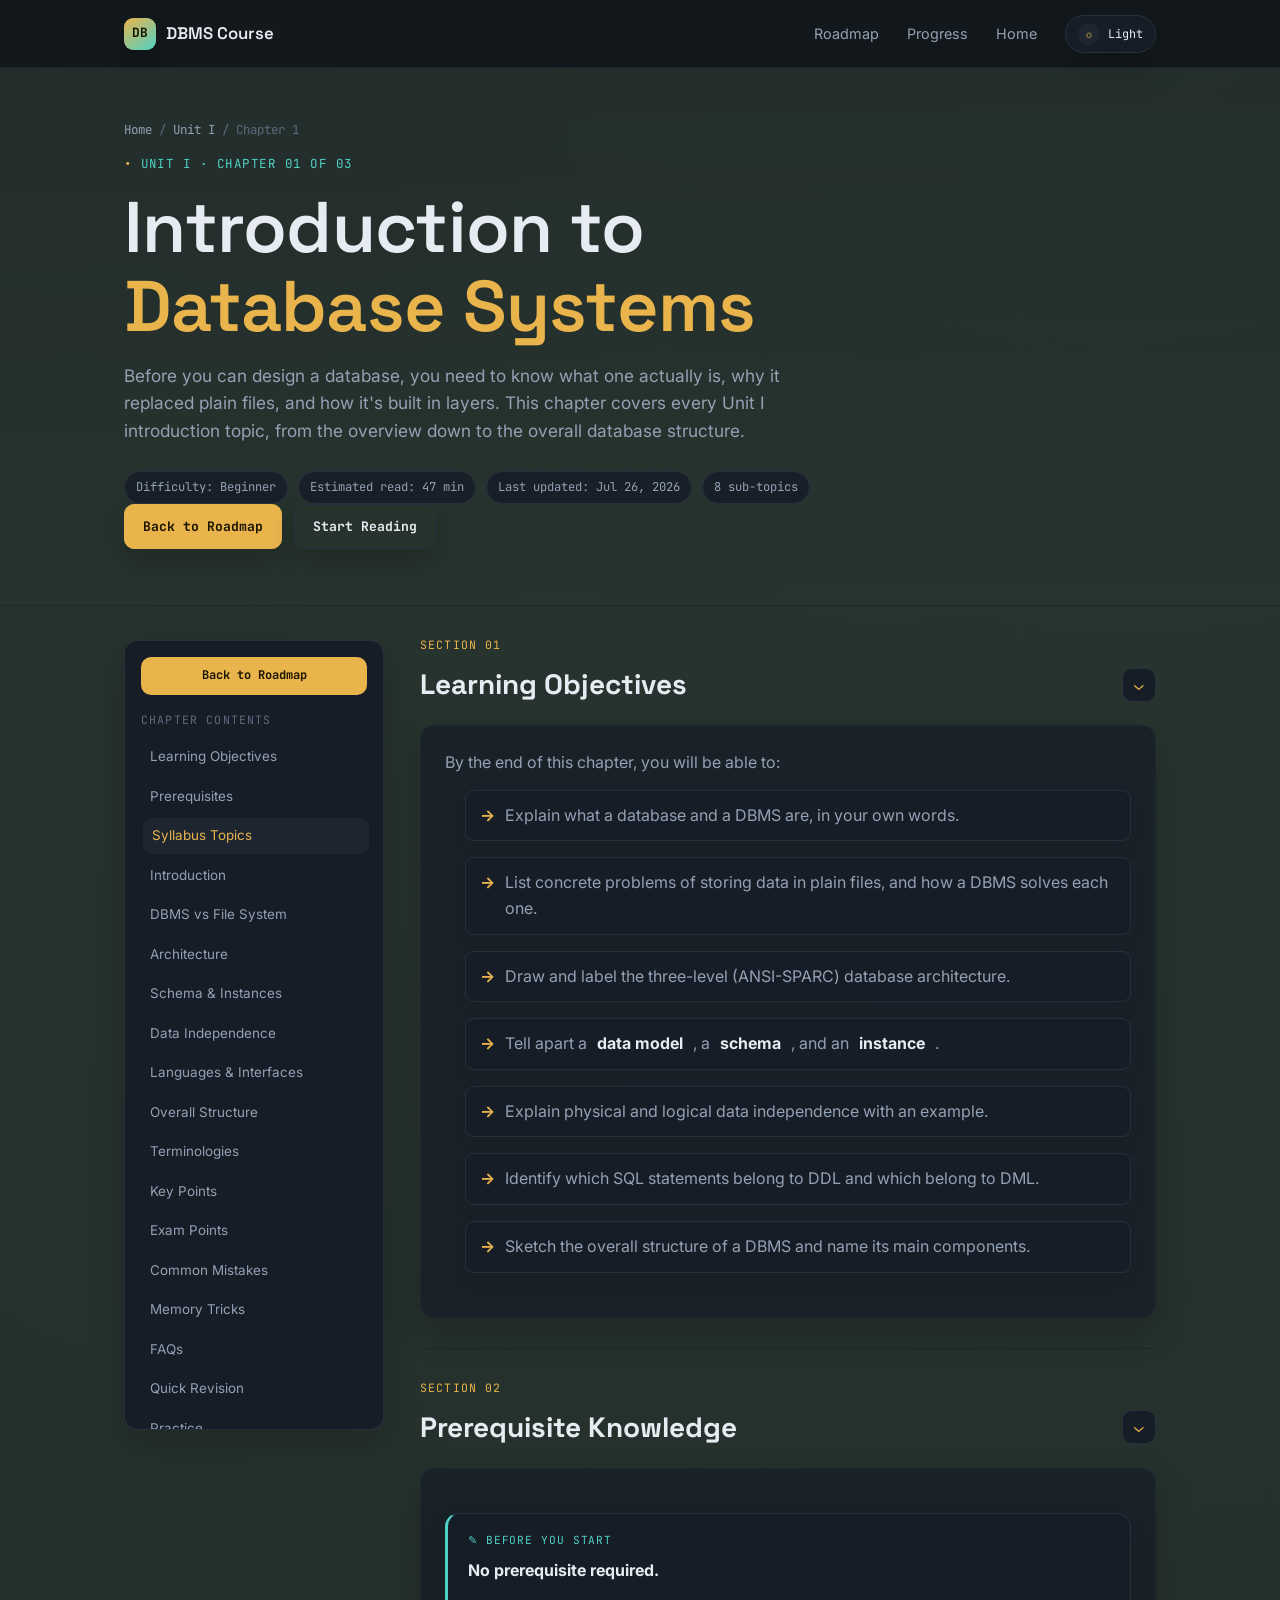
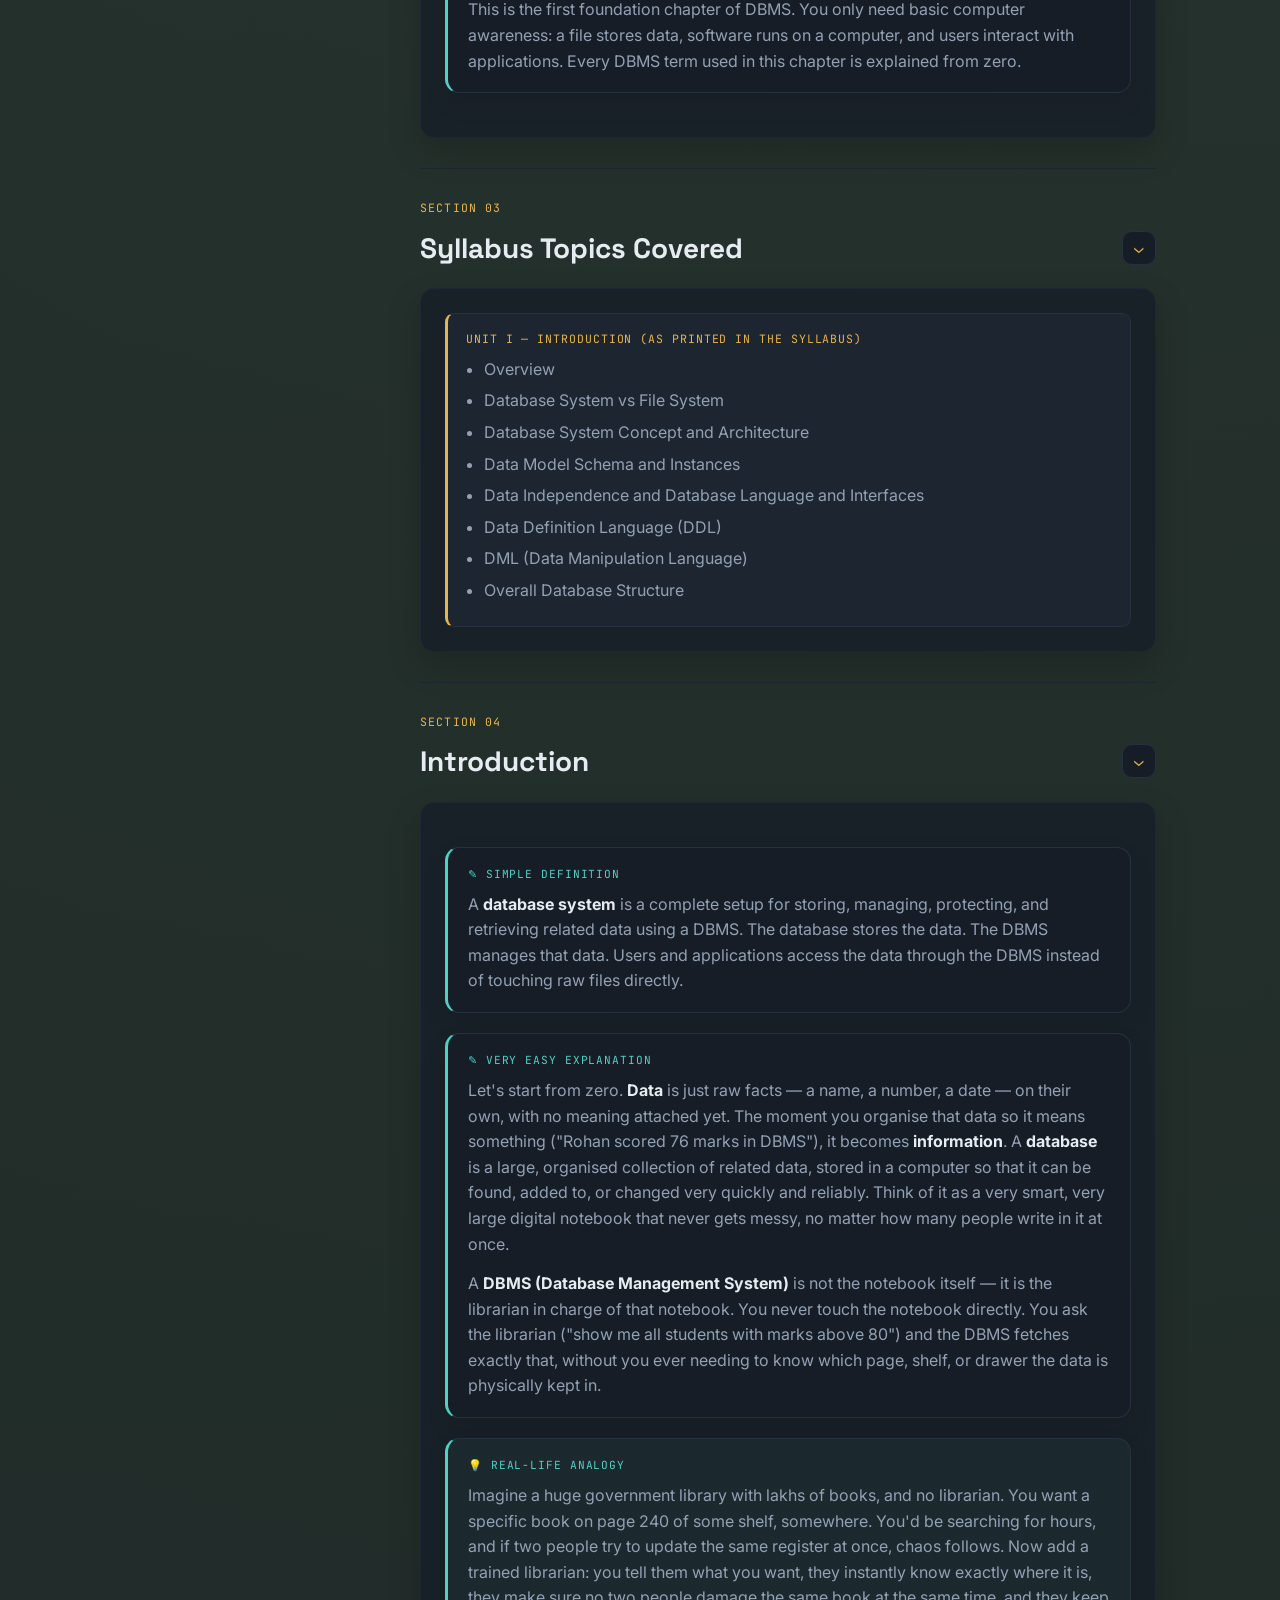
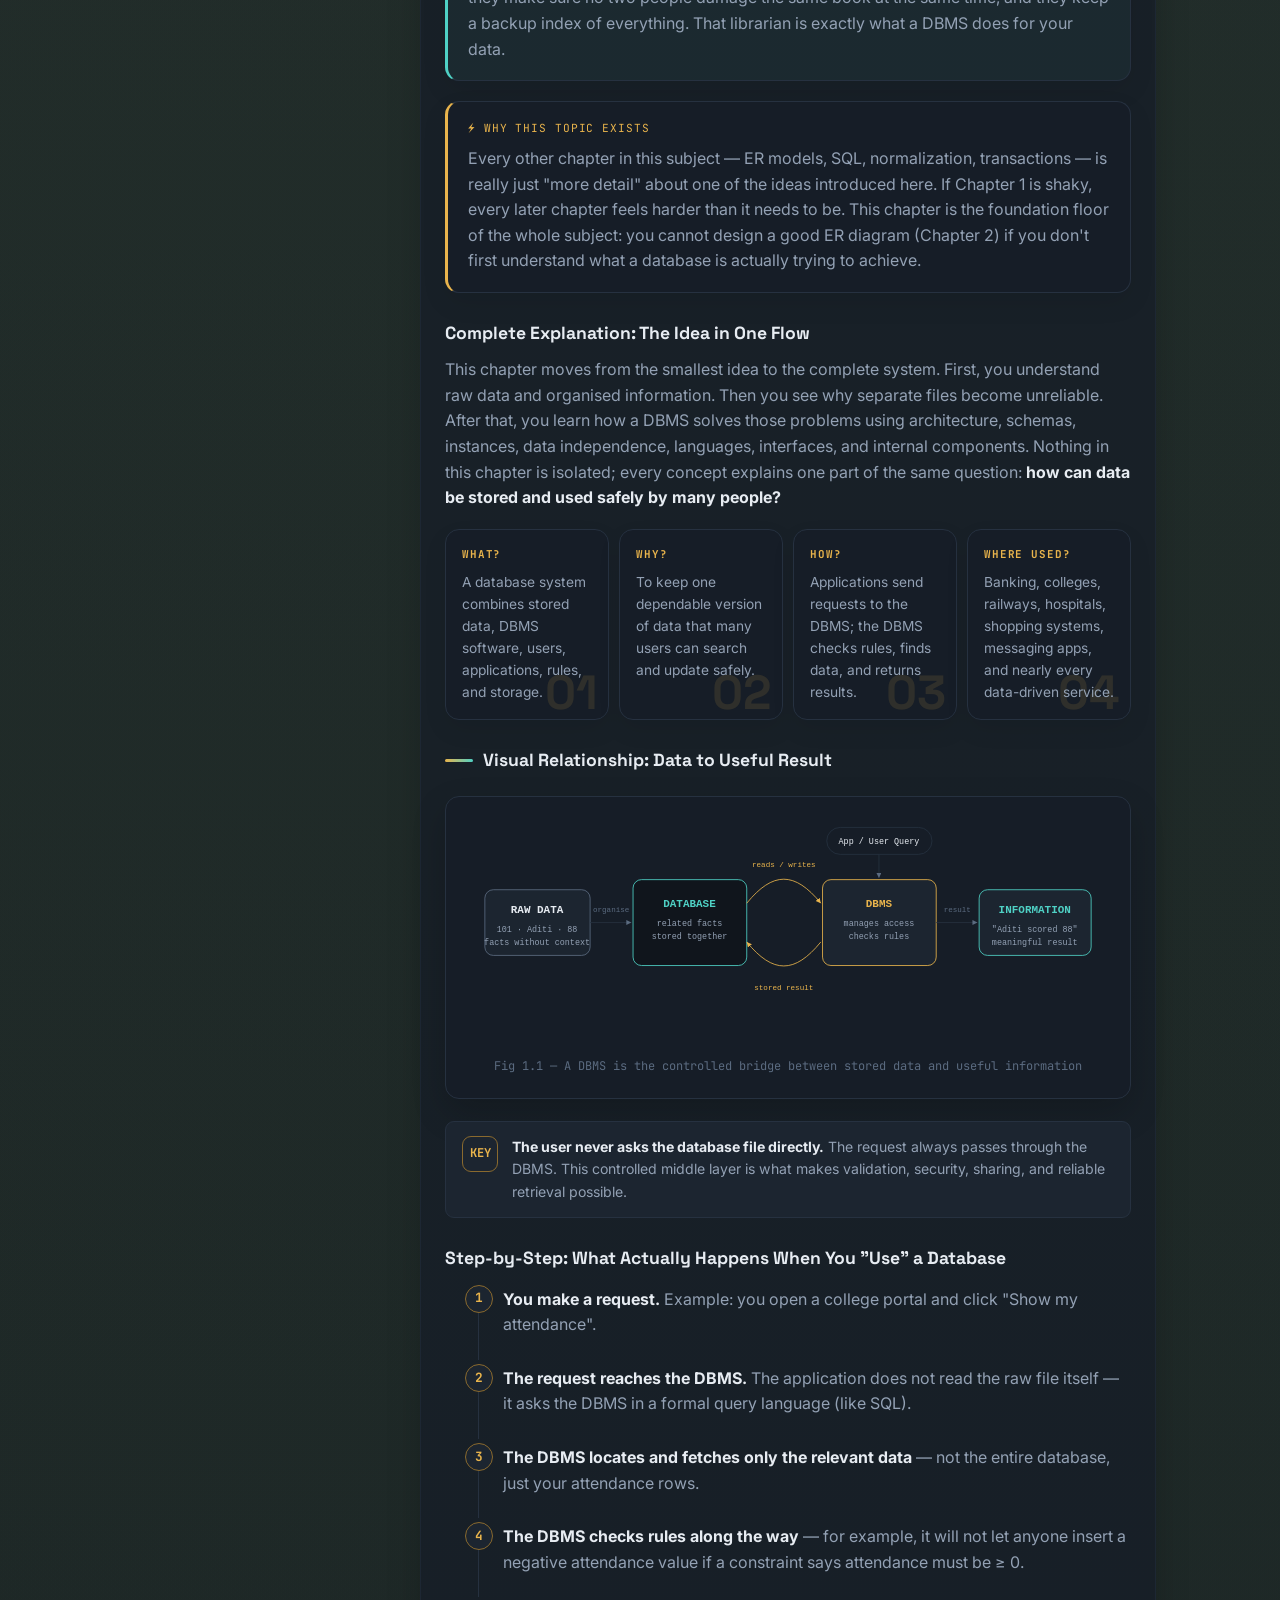
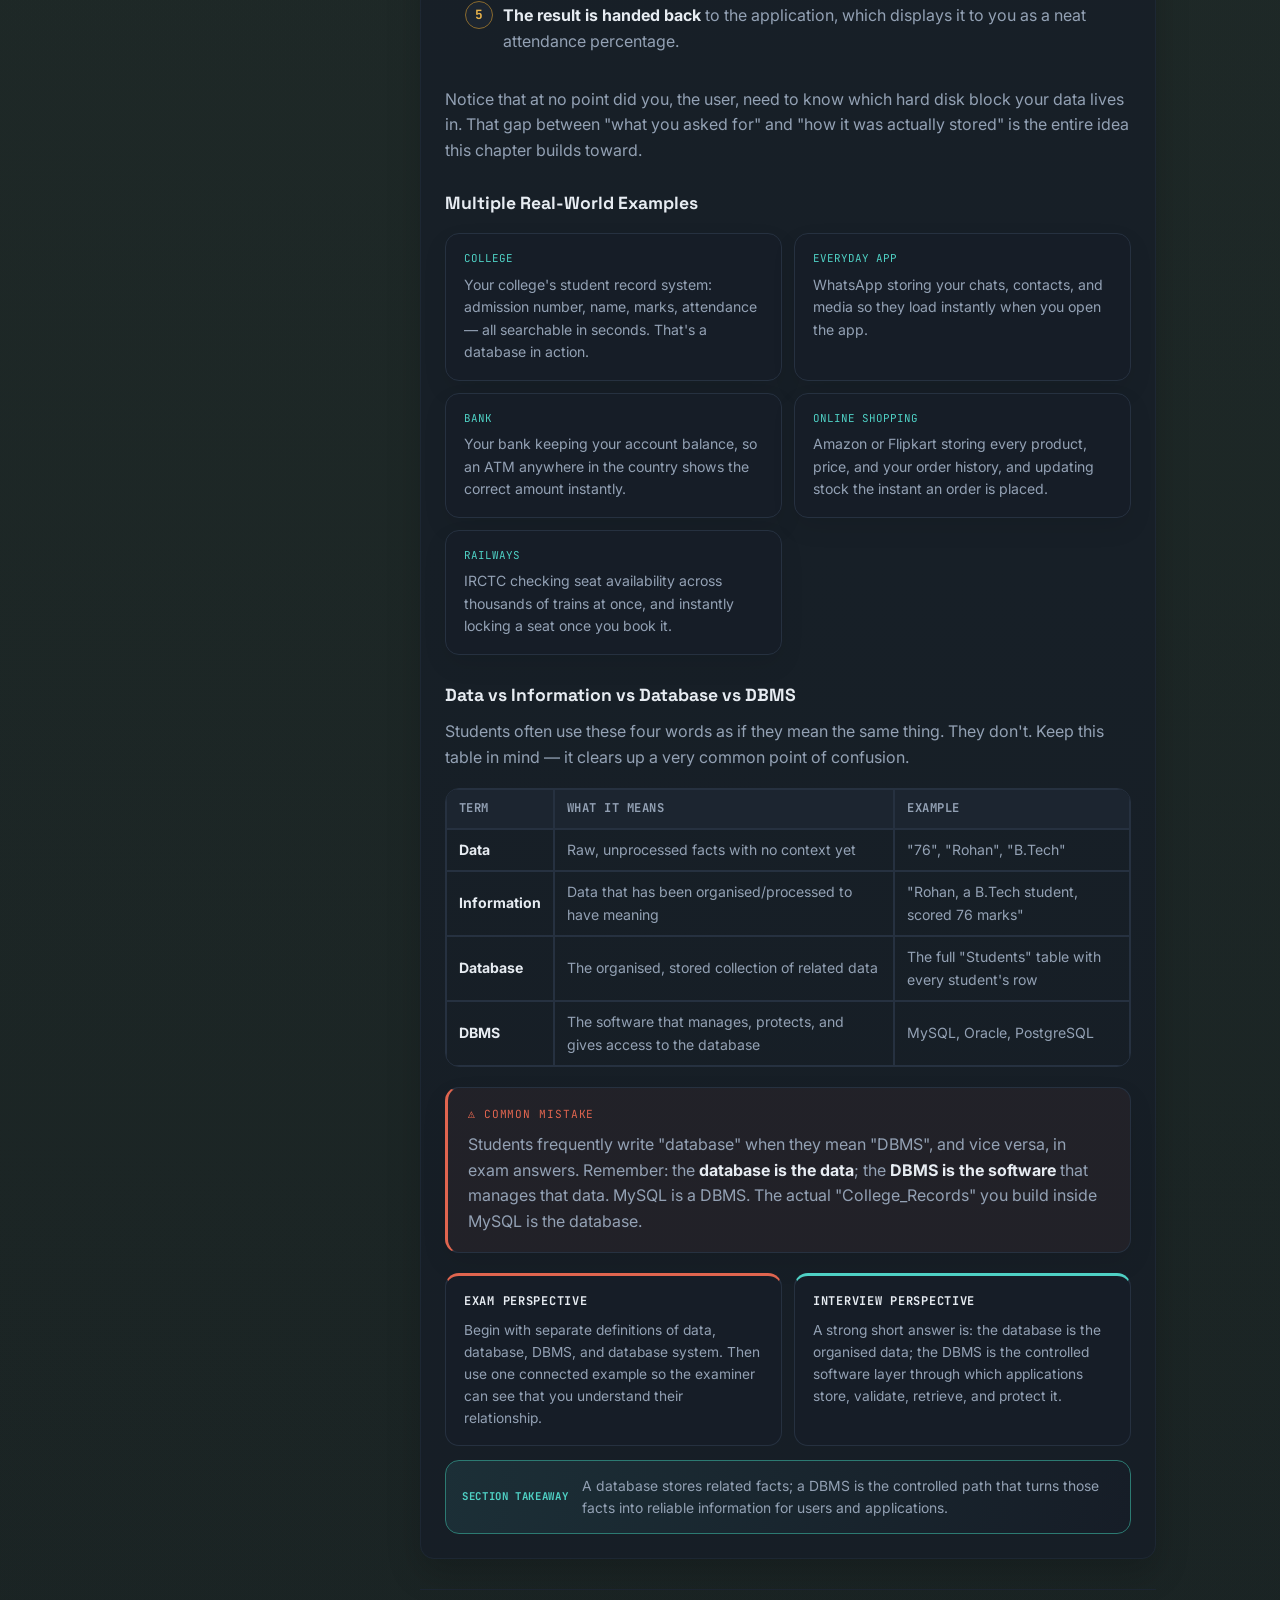
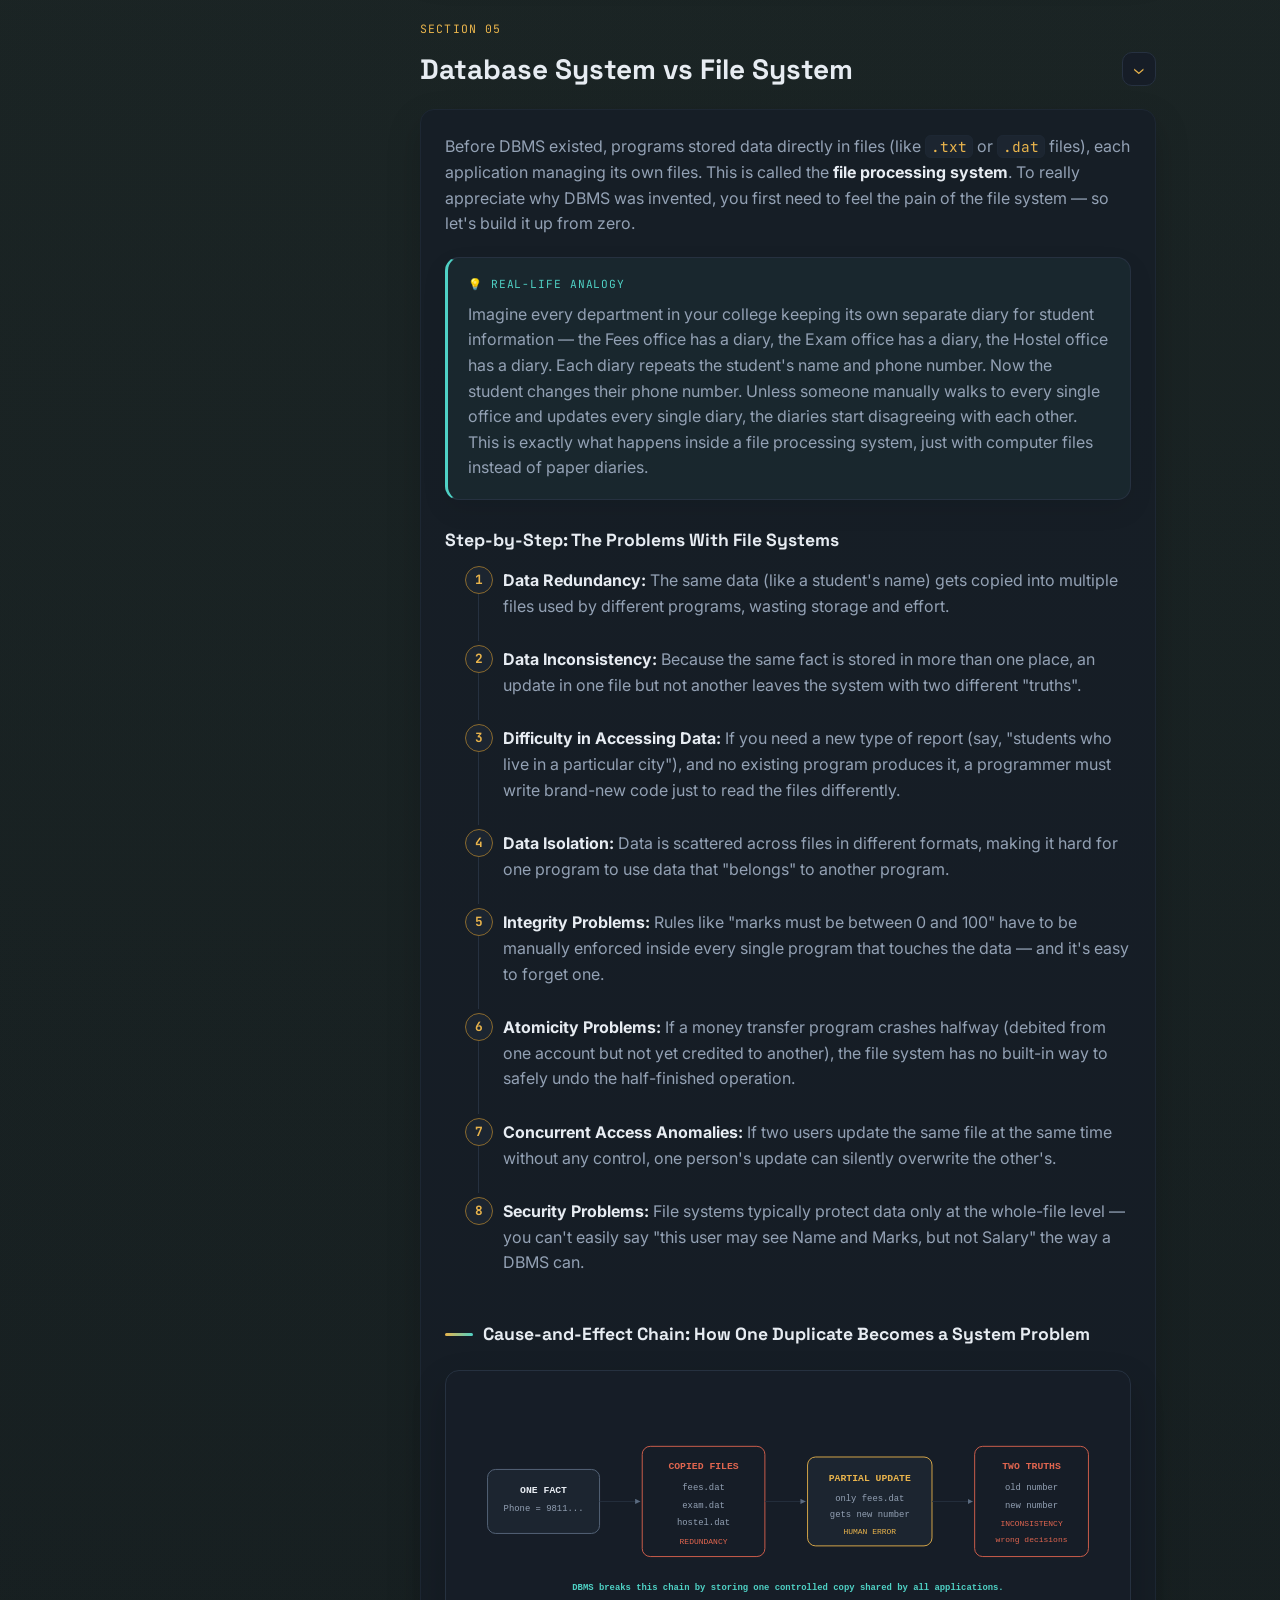
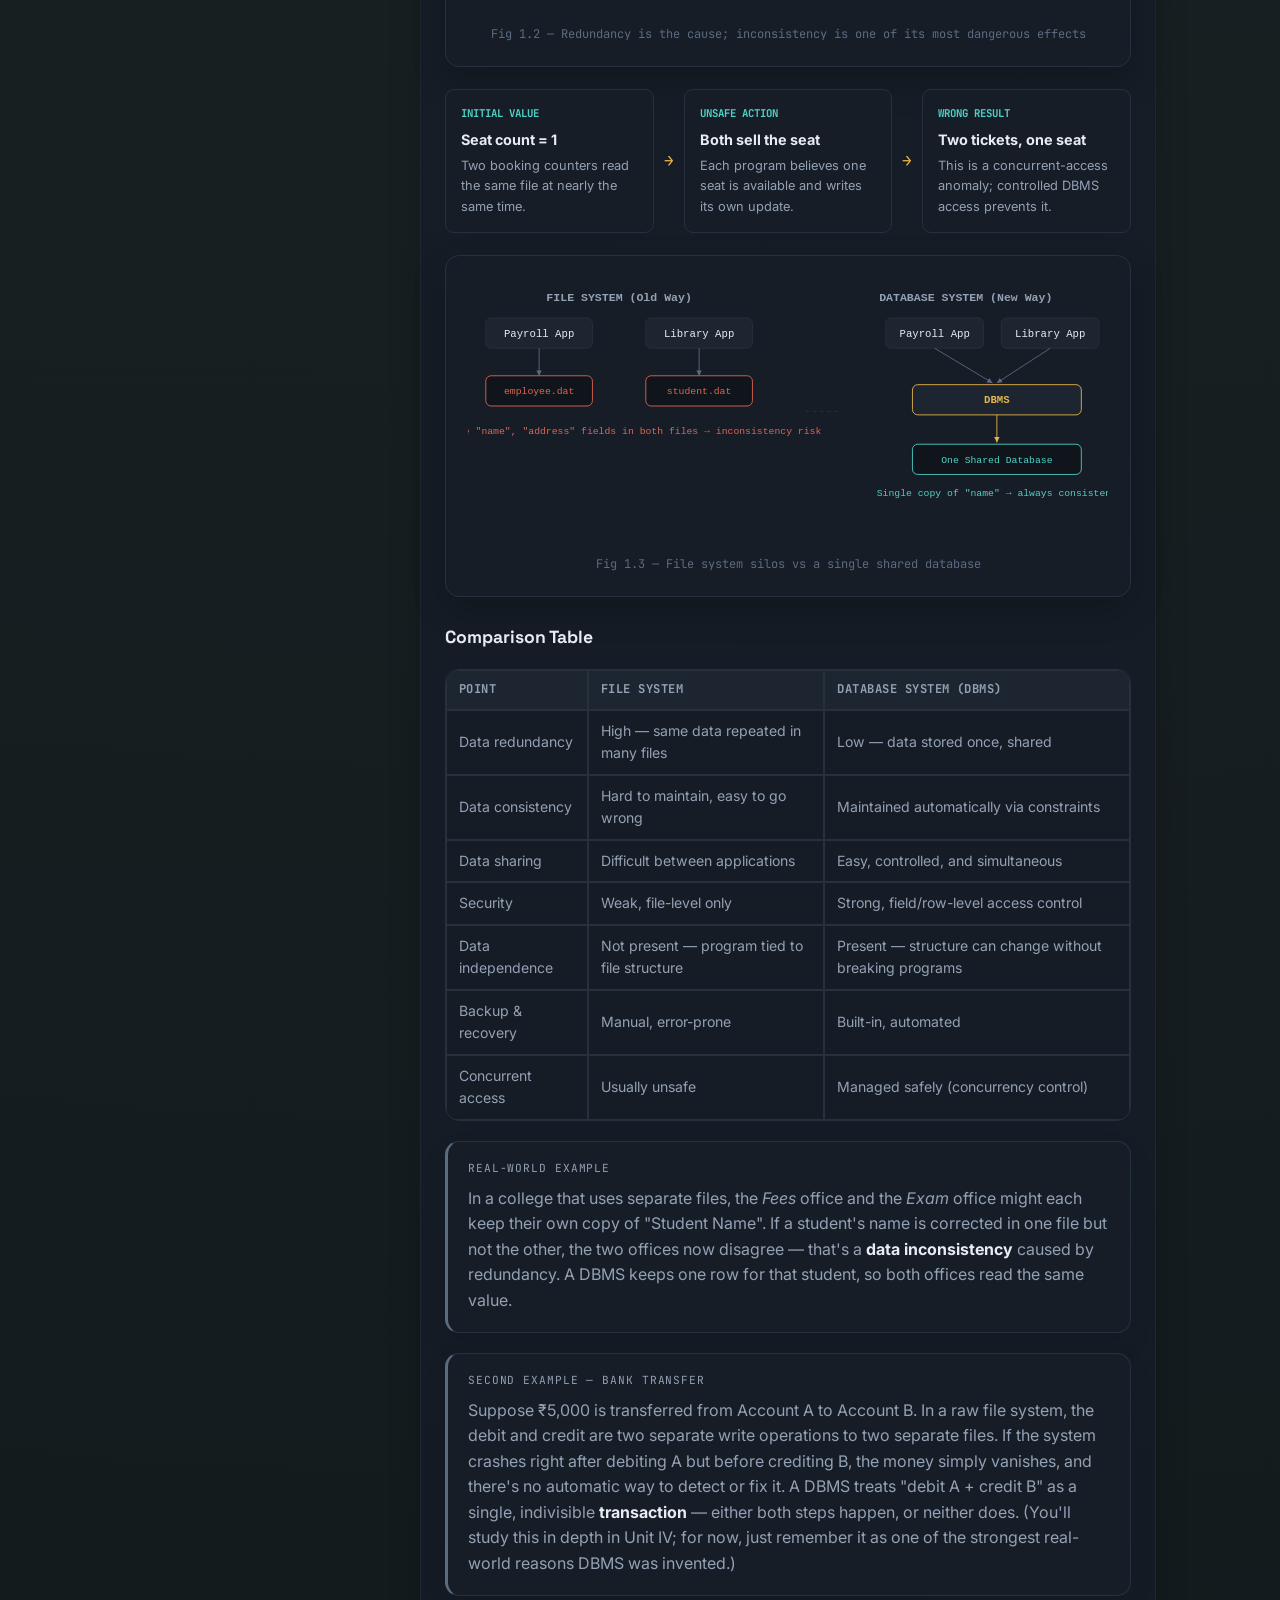
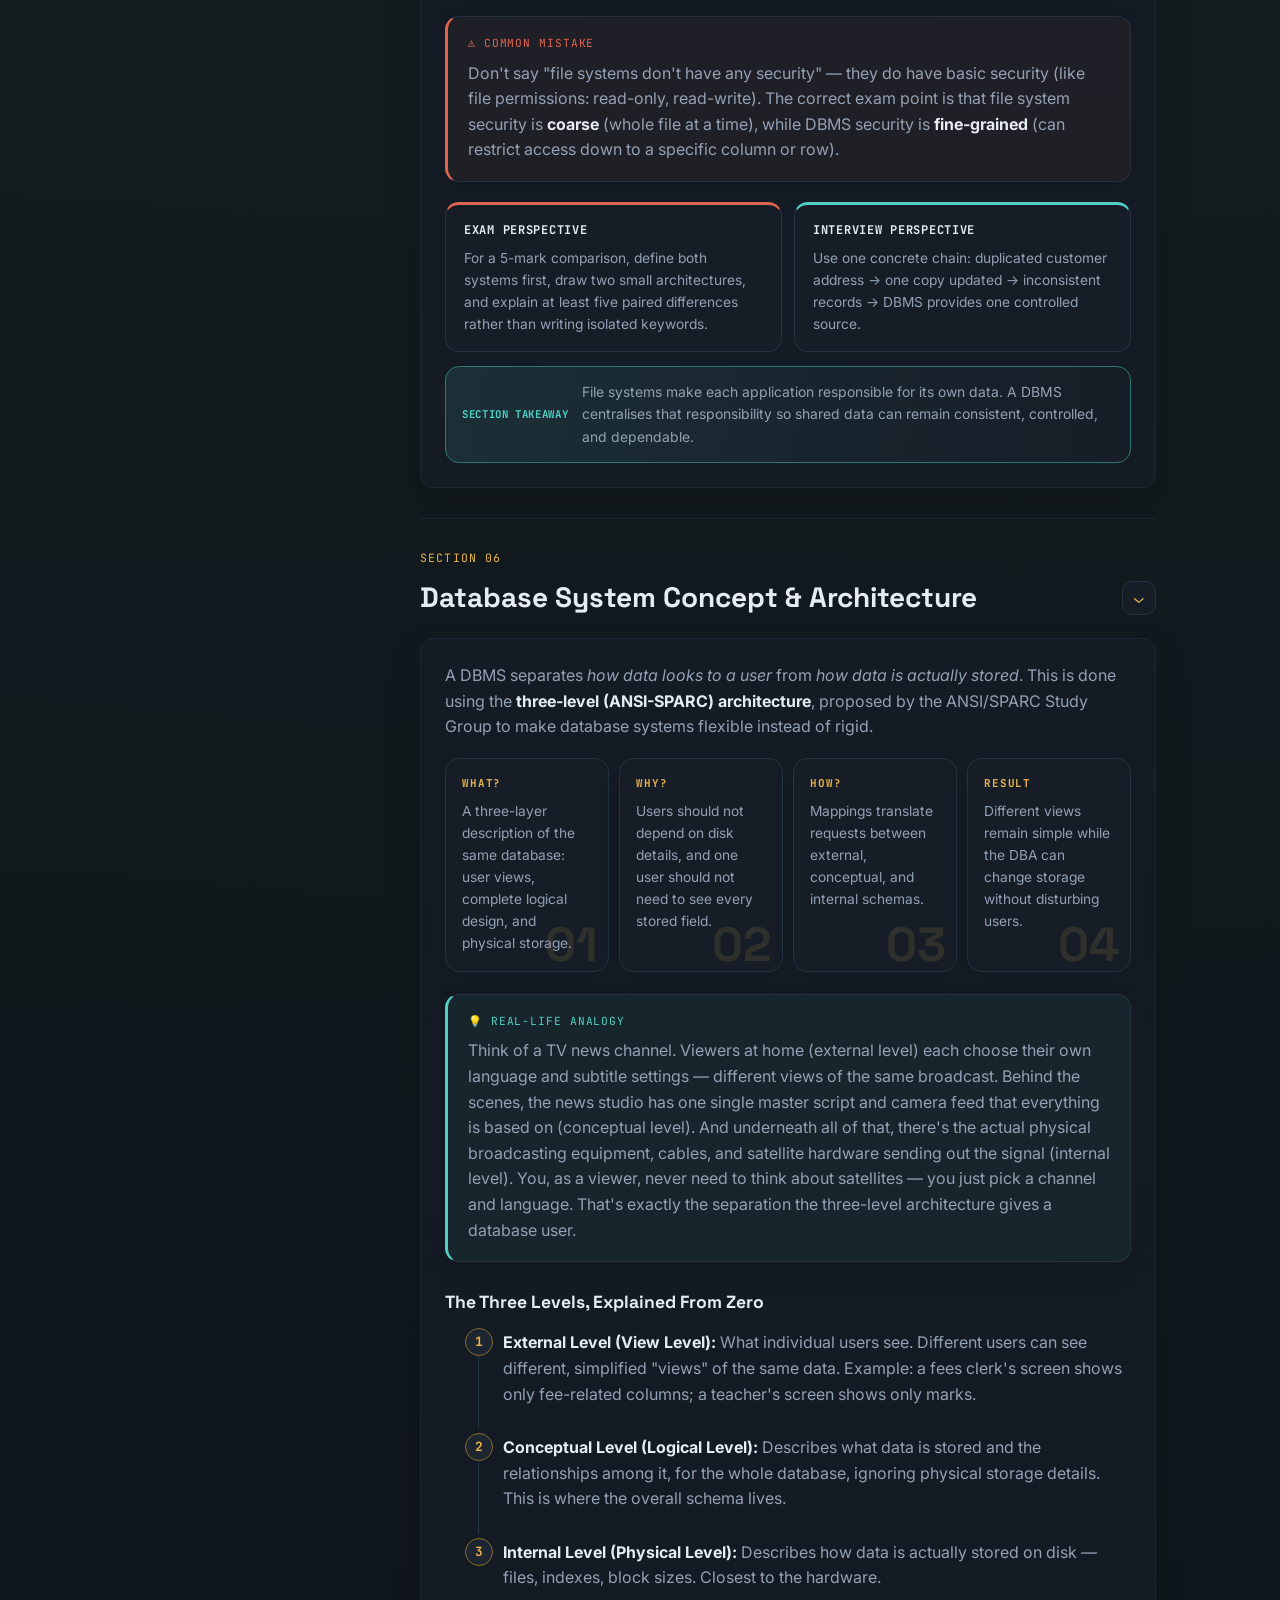
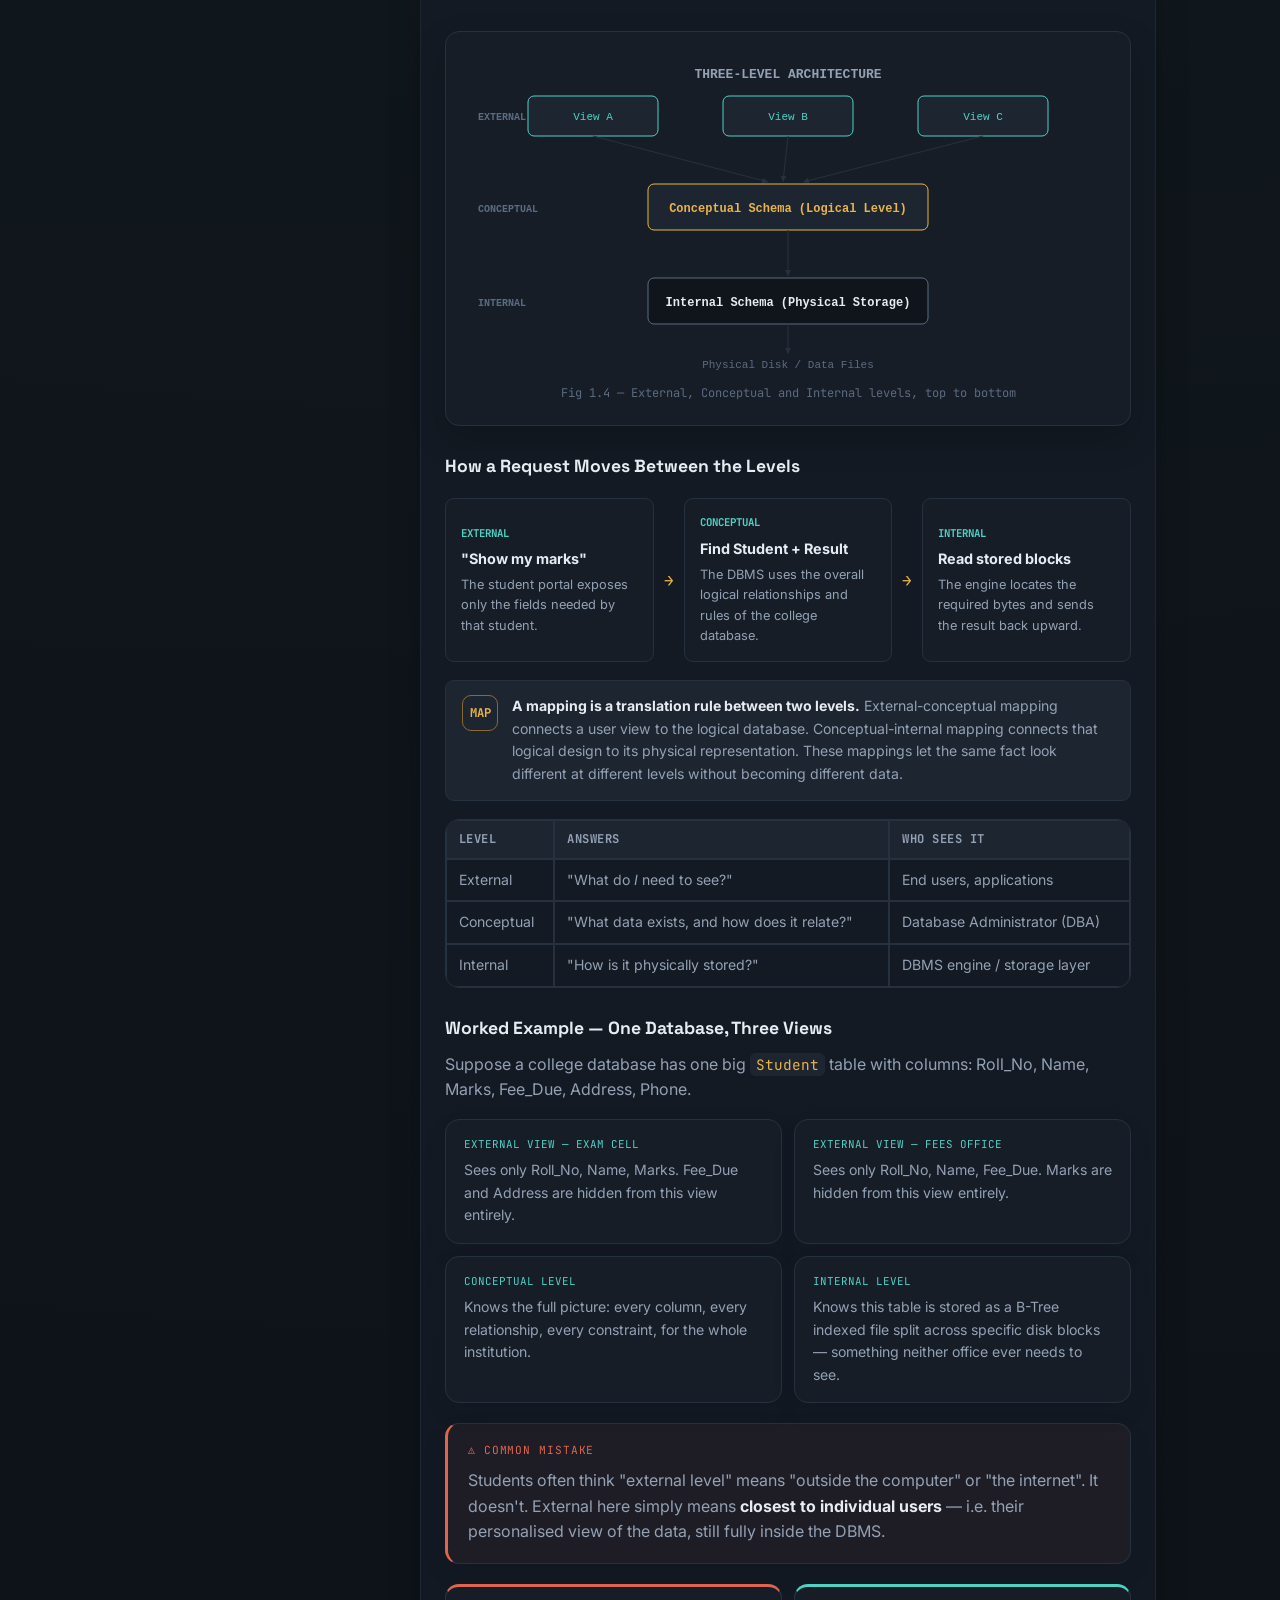
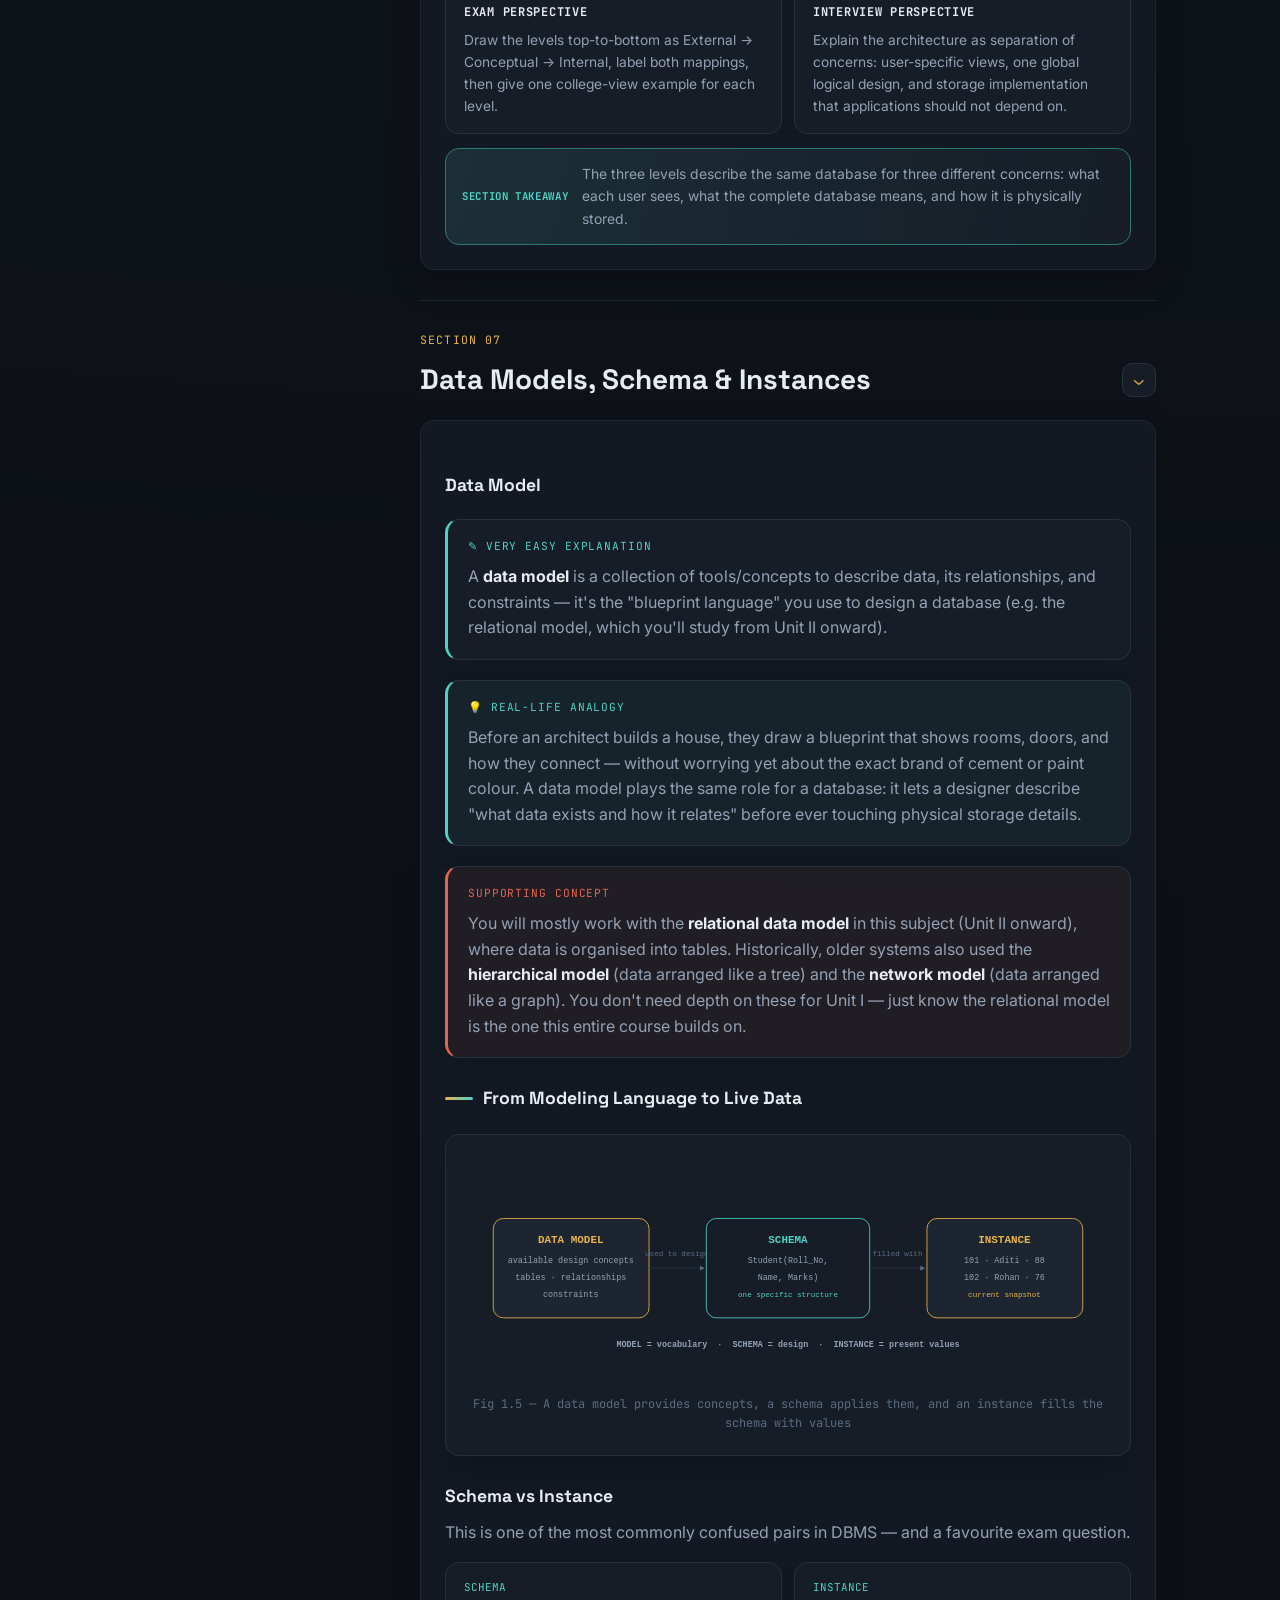
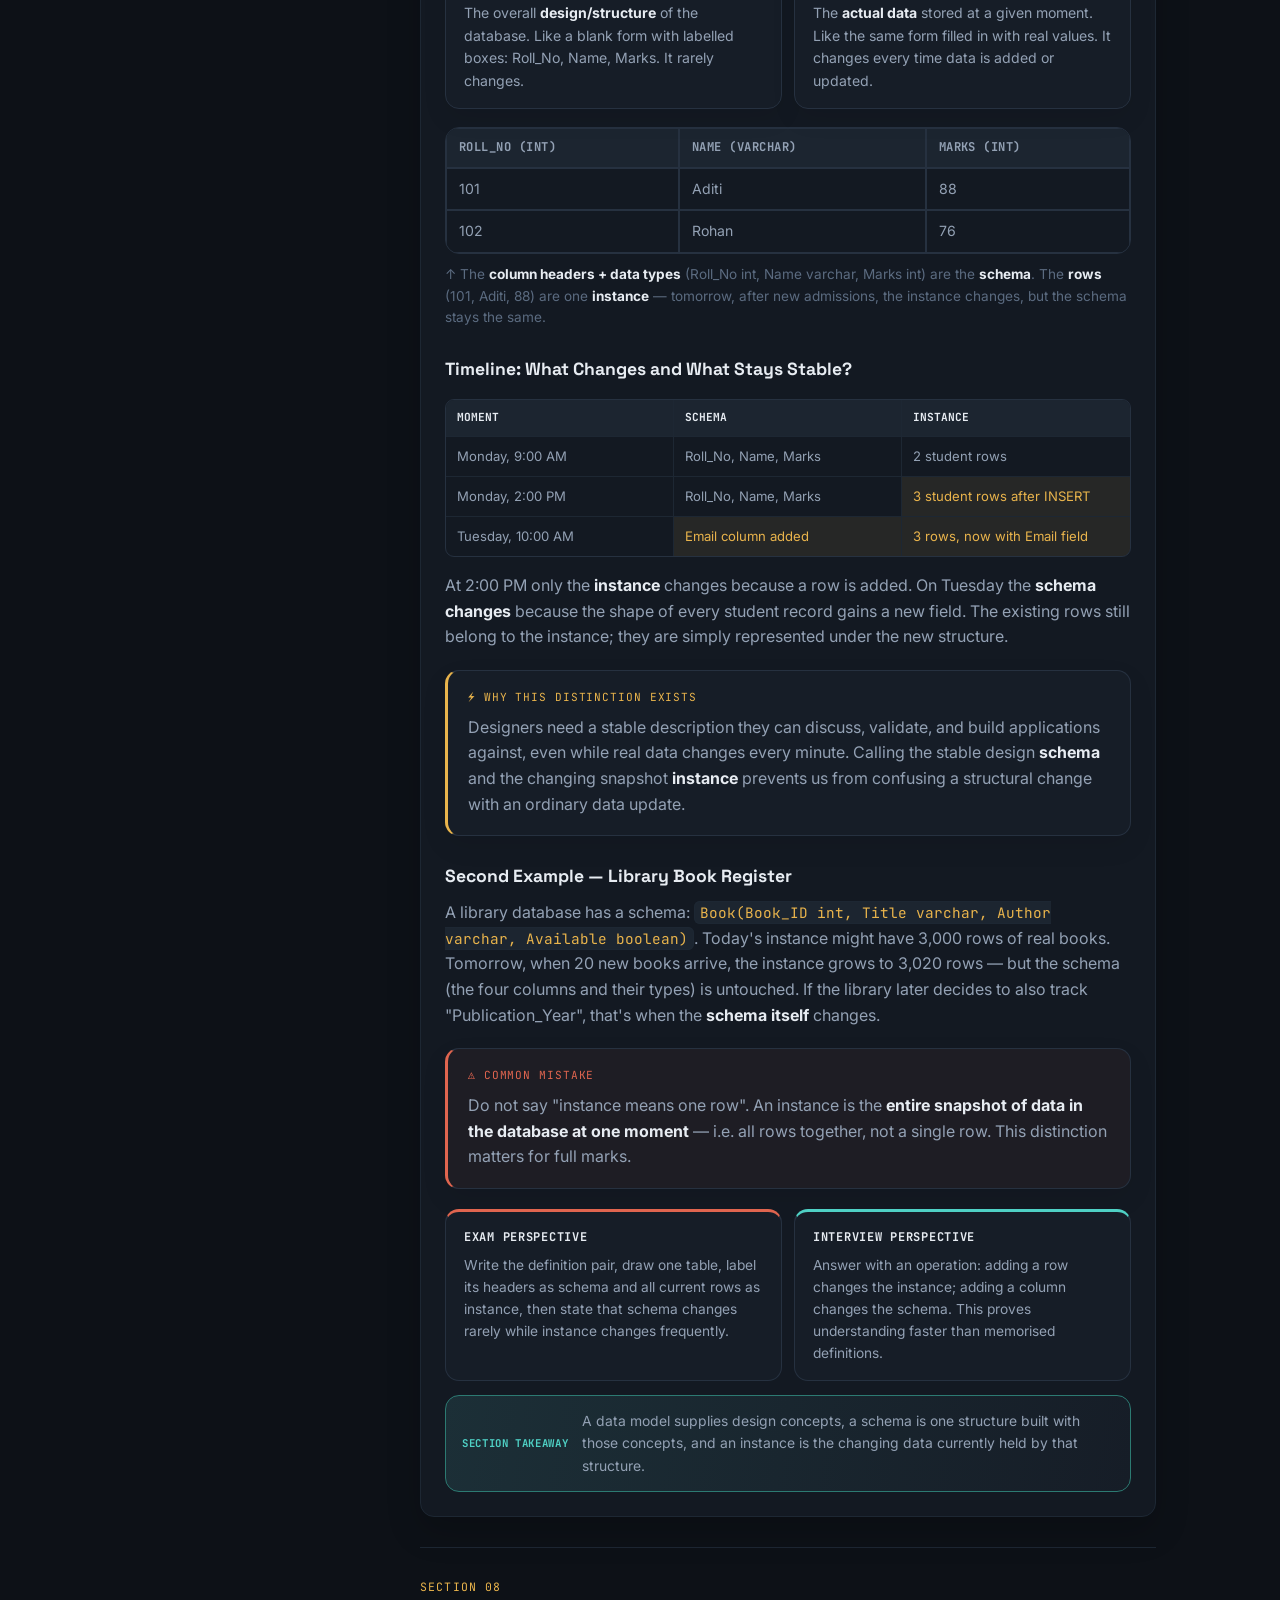
==== commit 318ca728: "chapter 1 content updated" ====
--- a/unit-1/chapter1.html
+++ b/unit-1/chapter1.html
@@ -240,6 +240,76 @@
       part of the same question: <strong>how can data be stored and used safely by many people?</strong>
     </p>
 
+    <div class="concept-lens" aria-label="Database system concept overview">
+      <div class="lens-card" data-step="01">
+        <span class="lens-label">What?</span>
+        <p>A database system combines stored data, DBMS software, users, applications, rules, and storage.</p>
+      </div>
+      <div class="lens-card" data-step="02">
+        <span class="lens-label">Why?</span>
+        <p>To keep one dependable version of data that many users can search and update safely.</p>
+      </div>
+      <div class="lens-card" data-step="03">
+        <span class="lens-label">How?</span>
+        <p>Applications send requests to the DBMS; the DBMS checks rules, finds data, and returns results.</p>
+      </div>
+      <div class="lens-card" data-step="04">
+        <span class="lens-label">Where used?</span>
+        <p>Banking, colleges, railways, hospitals, shopping systems, messaging apps, and nearly every data-driven service.</p>
+      </div>
+    </div>
+
+    <h3 class="visual-title">Visual Relationship: Data to Useful Result</h3>
+    <div class="diagram-frame">
+      <svg viewBox="0 0 760 270" xmlns="http://www.w3.org/2000/svg" role="img" aria-label="Relationship between data, database, DBMS, application, and user">
+        <rect x="20" y="84" width="125" height="78" rx="10" style="fill:var(--surface-2);stroke:var(--text-faint)"/>
+        <text x="82" y="112" text-anchor="middle" style="font:700 13px monospace;fill:var(--text)">RAW DATA</text>
+        <text x="82" y="134" text-anchor="middle" style="font:10px monospace;fill:var(--text-dim)">101 · Aditi · 88</text>
+        <text x="82" y="150" text-anchor="middle" style="font:10px monospace;fill:var(--text-dim)">facts without context</text>
+
+        <line x1="145" y1="123" x2="194" y2="123" style="stroke:var(--border)" marker-end="url(#introArrow)"/>
+        <text x="170" y="110" text-anchor="middle" style="font:9px monospace;fill:var(--text-faint)">organise</text>
+
+        <rect x="196" y="72" width="135" height="102" rx="10" style="fill:var(--bg-raise);stroke:var(--teal)"/>
+        <text x="263" y="105" text-anchor="middle" style="font:700 13px monospace;fill:var(--teal)">DATABASE</text>
+        <text x="263" y="127" text-anchor="middle" style="font:10px monospace;fill:var(--text-dim)">related facts</text>
+        <text x="263" y="143" text-anchor="middle" style="font:10px monospace;fill:var(--text-dim)">stored together</text>
+
+        <path d="M331 100 C362 62, 388 62, 419 100" fill="none" style="stroke:var(--accent)" marker-end="url(#introAccent)"/>
+        <path d="M419 146 C388 184, 362 184, 331 146" fill="none" style="stroke:var(--accent)" marker-end="url(#introAccent)"/>
+        <text x="375" y="57" text-anchor="middle" style="font:9px monospace;fill:var(--accent)">reads / writes</text>
+        <text x="375" y="203" text-anchor="middle" style="font:9px monospace;fill:var(--accent)">stored result</text>
+
+        <rect x="421" y="72" width="135" height="102" rx="10" style="fill:var(--surface-2);stroke:var(--accent)"/>
+        <text x="488" y="105" text-anchor="middle" style="font:700 13px monospace;fill:var(--accent)">DBMS</text>
+        <text x="488" y="127" text-anchor="middle" style="font:10px monospace;fill:var(--text-dim)">manages access</text>
+        <text x="488" y="143" text-anchor="middle" style="font:10px monospace;fill:var(--text-dim)">checks rules</text>
+
+        <line x1="556" y1="123" x2="605" y2="123" style="stroke:var(--border)" marker-end="url(#introArrow)"/>
+        <text x="581" y="110" text-anchor="middle" style="font:9px monospace;fill:var(--text-faint)">result</text>
+
+        <rect x="607" y="84" width="133" height="78" rx="10" style="fill:var(--surface-2);stroke:var(--teal)"/>
+        <text x="673" y="112" text-anchor="middle" style="font:700 13px monospace;fill:var(--teal)">INFORMATION</text>
+        <text x="673" y="134" text-anchor="middle" style="font:10px monospace;fill:var(--text-dim)">"Aditi scored 88"</text>
+        <text x="673" y="150" text-anchor="middle" style="font:10px monospace;fill:var(--text-dim)">meaningful result</text>
+
+        <rect x="426" y="10" width="125" height="32" rx="16" style="fill:var(--surface);stroke:var(--border)"/>
+        <text x="488" y="30" text-anchor="middle" style="font:10px monospace;fill:var(--text)">App / User Query</text>
+        <line x1="488" y1="42" x2="488" y2="70" style="stroke:var(--border)" marker-end="url(#introArrow)"/>
+
+        <defs>
+          <marker id="introArrow" markerWidth="8" markerHeight="8" refX="6" refY="3" orient="auto"><path d="M0,0 L6,3 L0,6 Z" style="fill:var(--text-faint)"/></marker>
+          <marker id="introAccent" markerWidth="8" markerHeight="8" refX="6" refY="3" orient="auto"><path d="M0,0 L6,3 L0,6 Z" style="fill:var(--accent)"/></marker>
+        </defs>
+      </svg>
+      <div class="diagram-caption">Fig 1.1 — A DBMS is the controlled bridge between stored data and useful information</div>
+    </div>
+
+    <div class="visual-note">
+      <div class="visual-note-icon">KEY</div>
+      <p><strong>The user never asks the database file directly.</strong> The request always passes through the DBMS. This controlled middle layer is what makes validation, security, sharing, and reliable retrieval possible.</p>
+    </div>
+
     <h3>Step-by-Step: What Actually Happens When You "Use" a Database</h3>
     <ol class="step-list">
       <li><strong>You make a request.</strong> Example: you open a college portal and click "Show my attendance".</li>
@@ -294,6 +364,18 @@
         data. MySQL is a DBMS. The actual "College_Records" you build inside MySQL is the database.
       </p>
     </div>
+
+    <div class="exam-angle">
+      <div class="angle-card">
+        <h4>Exam perspective</h4>
+        <p>Begin with separate definitions of data, database, DBMS, and database system. Then use one connected example so the examiner can see that you understand their relationship.</p>
+      </div>
+      <div class="angle-card">
+        <h4>Interview perspective</h4>
+        <p>A strong short answer is: the database is the organised data; the DBMS is the controlled software layer through which applications store, validate, retrieve, and protect it.</p>
+      </div>
+    </div>
+    <div class="section-takeaway"><span>Section takeaway</span><p>A database stores related facts; a DBMS is the controlled path that turns those facts into reliable information for users and applications.</p></div>
   </section>
 
   <!-- 4. DB vs FILE SYSTEM -->
@@ -330,6 +412,62 @@
       <li><strong>Concurrent Access Anomalies:</strong> If two users update the same file at the same time without any control, one person's update can silently overwrite the other's.</li>
       <li><strong>Security Problems:</strong> File systems typically protect data only at the whole-file level &mdash; you can't easily say "this user may see Name and Marks, but not Salary" the way a DBMS can.</li>
     </ol>
+
+    <h3 class="visual-title">Cause-and-Effect Chain: How One Duplicate Becomes a System Problem</h3>
+    <div class="diagram-frame compact">
+      <svg viewBox="0 0 720 250" xmlns="http://www.w3.org/2000/svg" role="img" aria-label="Flowchart showing how duplicate file data leads to inconsistency and wrong decisions">
+        <rect x="22" y="86" width="126" height="72" rx="9" style="fill:var(--surface-2);stroke:var(--text-faint)"/>
+        <text x="85" y="113" text-anchor="middle" style="font:700 11px monospace;fill:var(--text)">ONE FACT</text>
+        <text x="85" y="133" text-anchor="middle" style="font:10px monospace;fill:var(--text-dim)">Phone = 9811...</text>
+
+        <line x1="148" y1="122" x2="194" y2="122" style="stroke:var(--border)" marker-end="url(#fileChain)"/>
+        <rect x="196" y="60" width="138" height="124" rx="9" style="fill:var(--surface);stroke:var(--danger)"/>
+        <text x="265" y="86" text-anchor="middle" style="font:700 11px monospace;fill:var(--danger)">COPIED FILES</text>
+        <text x="265" y="109" text-anchor="middle" style="font:10px monospace;fill:var(--text-dim)">fees.dat</text>
+        <text x="265" y="129" text-anchor="middle" style="font:10px monospace;fill:var(--text-dim)">exam.dat</text>
+        <text x="265" y="149" text-anchor="middle" style="font:10px monospace;fill:var(--text-dim)">hostel.dat</text>
+        <text x="265" y="170" text-anchor="middle" style="font:9px monospace;fill:var(--danger)">REDUNDANCY</text>
+
+        <line x1="334" y1="122" x2="380" y2="122" style="stroke:var(--border)" marker-end="url(#fileChain)"/>
+        <rect x="382" y="72" width="140" height="100" rx="9" style="fill:var(--surface-2);stroke:var(--accent)"/>
+        <text x="452" y="99" text-anchor="middle" style="font:700 11px monospace;fill:var(--accent)">PARTIAL UPDATE</text>
+        <text x="452" y="121" text-anchor="middle" style="font:10px monospace;fill:var(--text-dim)">only fees.dat</text>
+        <text x="452" y="140" text-anchor="middle" style="font:10px monospace;fill:var(--text-dim)">gets new number</text>
+        <text x="452" y="159" text-anchor="middle" style="font:9px monospace;fill:var(--accent)">HUMAN ERROR</text>
+
+        <line x1="522" y1="122" x2="568" y2="122" style="stroke:var(--border)" marker-end="url(#fileChain)"/>
+        <rect x="570" y="60" width="128" height="124" rx="9" style="fill:var(--surface);stroke:var(--danger)"/>
+        <text x="634" y="86" text-anchor="middle" style="font:700 11px monospace;fill:var(--danger)">TWO TRUTHS</text>
+        <text x="634" y="109" text-anchor="middle" style="font:10px monospace;fill:var(--text-dim)">old number</text>
+        <text x="634" y="129" text-anchor="middle" style="font:10px monospace;fill:var(--text-dim)">new number</text>
+        <text x="634" y="150" text-anchor="middle" style="font:9px monospace;fill:var(--danger)">INCONSISTENCY</text>
+        <text x="634" y="168" text-anchor="middle" style="font:9px monospace;fill:var(--danger)">wrong decisions</text>
+
+        <text x="360" y="222" text-anchor="middle" style="font:600 10px monospace;fill:var(--teal)">DBMS breaks this chain by storing one controlled copy shared by all applications.</text>
+        <defs><marker id="fileChain" markerWidth="8" markerHeight="8" refX="6" refY="3" orient="auto"><path d="M0,0 L6,3 L0,6 Z" style="fill:var(--text-faint)"/></marker></defs>
+      </svg>
+      <div class="diagram-caption">Fig 1.2 — Redundancy is the cause; inconsistency is one of its most dangerous effects</div>
+    </div>
+
+    <div class="scenario-strip" aria-label="Concurrent update scenario">
+      <div class="scenario-step">
+        <span>Initial value</span>
+        <strong>Seat count = 1</strong>
+        <p>Two booking counters read the same file at nearly the same time.</p>
+      </div>
+      <div class="scenario-arrow" aria-hidden="true">&rarr;</div>
+      <div class="scenario-step">
+        <span>Unsafe action</span>
+        <strong>Both sell the seat</strong>
+        <p>Each program believes one seat is available and writes its own update.</p>
+      </div>
+      <div class="scenario-arrow" aria-hidden="true">&rarr;</div>
+      <div class="scenario-step">
+        <span>Wrong result</span>
+        <strong>Two tickets, one seat</strong>
+        <p>This is a concurrent-access anomaly; controlled DBMS access prevents it.</p>
+      </div>
+    </div>
 
     <div class="diagram-frame">
       <svg viewBox="0 0 720 300" xmlns="http://www.w3.org/2000/svg" role="img" aria-label="Diagram comparing file system silos with a single shared database">
@@ -367,7 +505,7 @@
           <marker id="arrowAccent" markerWidth="8" markerHeight="8" refX="6" refY="3" orient="auto"><path d="M0,0 L6,3 L0,6 Z" style="fill:var(--accent)"/></marker>
         </defs>
       </svg>
-      <div class="diagram-caption">Fig 1.1 — File system silos vs a single shared database</div>
+      <div class="diagram-caption">Fig 1.3 — File system silos vs a single shared database</div>
     </div>
 
     <h3>Comparison Table</h3>
@@ -415,6 +553,18 @@
         (can restrict access down to a specific column or row).
       </p>
     </div>
+
+    <div class="exam-angle">
+      <div class="angle-card">
+        <h4>Exam perspective</h4>
+        <p>For a 5-mark comparison, define both systems first, draw two small architectures, and explain at least five paired differences rather than writing isolated keywords.</p>
+      </div>
+      <div class="angle-card">
+        <h4>Interview perspective</h4>
+        <p>Use one concrete chain: duplicated customer address &rarr; one copy updated &rarr; inconsistent records &rarr; DBMS provides one controlled source.</p>
+      </div>
+    </div>
+    <div class="section-takeaway"><span>Section takeaway</span><p>File systems make each application responsible for its own data. A DBMS centralises that responsibility so shared data can remain consistent, controlled, and dependable.</p></div>
   </section>
 
   <!-- 5. ARCHITECTURE -->
@@ -427,6 +577,25 @@
       Study Group to make database systems flexible instead of rigid.
     </p>
 
+    <div class="concept-lens" aria-label="Three-level architecture concept overview">
+      <div class="lens-card" data-step="01">
+        <span class="lens-label">What?</span>
+        <p>A three-layer description of the same database: user views, complete logical design, and physical storage.</p>
+      </div>
+      <div class="lens-card" data-step="02">
+        <span class="lens-label">Why?</span>
+        <p>Users should not depend on disk details, and one user should not need to see every stored field.</p>
+      </div>
+      <div class="lens-card" data-step="03">
+        <span class="lens-label">How?</span>
+        <p>Mappings translate requests between external, conceptual, and internal schemas.</p>
+      </div>
+      <div class="lens-card" data-step="04">
+        <span class="lens-label">Result</span>
+        <p>Different views remain simple while the DBA can change storage without disturbing users.</p>
+      </div>
+    </div>
+
     <div class="callout callout-analogy">
       <div class="callout-label">&#128161; Real-Life Analogy</div>
       <p>
@@ -478,7 +647,33 @@
 
         <defs><marker id="a2" markerWidth="8" markerHeight="8" refX="6" refY="3" orient="auto"><path d="M0,0 L6,3 L0,6 Z" style="fill:var(--border)"/></marker></defs>
       </svg>
-      <div class="diagram-caption">Fig 1.2 — External, Conceptual and Internal levels, top to bottom</div>
+      <div class="diagram-caption">Fig 1.4 — External, Conceptual and Internal levels, top to bottom</div>
+    </div>
+
+    <h3>How a Request Moves Between the Levels</h3>
+    <div class="scenario-strip" aria-label="Mapping a student request through the three database architecture levels">
+      <div class="scenario-step">
+        <span>External</span>
+        <strong>"Show my marks"</strong>
+        <p>The student portal exposes only the fields needed by that student.</p>
+      </div>
+      <div class="scenario-arrow" aria-hidden="true">&rarr;</div>
+      <div class="scenario-step">
+        <span>Conceptual</span>
+        <strong>Find Student + Result</strong>
+        <p>The DBMS uses the overall logical relationships and rules of the college database.</p>
+      </div>
+      <div class="scenario-arrow" aria-hidden="true">&rarr;</div>
+      <div class="scenario-step">
+        <span>Internal</span>
+        <strong>Read stored blocks</strong>
+        <p>The engine locates the required bytes and sends the result back upward.</p>
+      </div>
+    </div>
+
+    <div class="visual-note">
+      <div class="visual-note-icon">MAP</div>
+      <p><strong>A mapping is a translation rule between two levels.</strong> External-conceptual mapping connects a user view to the logical database. Conceptual-internal mapping connects that logical design to its physical representation. These mappings let the same fact look different at different levels without becoming different data.</p>
     </div>
 
     <table class="data-table">
@@ -522,6 +717,18 @@
         view of the data, still fully inside the DBMS.
       </p>
     </div>
+
+    <div class="exam-angle">
+      <div class="angle-card">
+        <h4>Exam perspective</h4>
+        <p>Draw the levels top-to-bottom as External &rarr; Conceptual &rarr; Internal, label both mappings, then give one college-view example for each level.</p>
+      </div>
+      <div class="angle-card">
+        <h4>Interview perspective</h4>
+        <p>Explain the architecture as separation of concerns: user-specific views, one global logical design, and storage implementation that applications should not depend on.</p>
+      </div>
+    </div>
+    <div class="section-takeaway"><span>Section takeaway</span><p>The three levels describe the same database for three different concerns: what each user sees, what the complete database means, and how it is physically stored.</p></div>
   </section>
 
   <!-- 6. SCHEMA / INSTANCE -->
@@ -558,6 +765,39 @@
         (data arranged like a graph). You don't need depth on these for Unit&nbsp;I &mdash; just know the
         relational model is the one this entire course builds on.
       </p>
+    </div>
+
+    <h3 class="visual-title">From Modeling Language to Live Data</h3>
+    <div class="diagram-frame">
+      <svg viewBox="0 0 760 270" xmlns="http://www.w3.org/2000/svg" role="img" aria-label="Relationship diagram for data model, schema, and instance">
+        <rect x="30" y="73" width="185" height="118" rx="12" style="fill:var(--surface-2);stroke:var(--accent)"/>
+        <text x="122" y="102" text-anchor="middle" style="font:700 13px monospace;fill:var(--accent)">DATA MODEL</text>
+        <text x="122" y="126" text-anchor="middle" style="font:10px monospace;fill:var(--text-dim)">available design concepts</text>
+        <text x="122" y="146" text-anchor="middle" style="font:10px monospace;fill:var(--text-dim)">tables · relationships</text>
+        <text x="122" y="166" text-anchor="middle" style="font:10px monospace;fill:var(--text-dim)">constraints</text>
+
+        <line x1="215" y1="132" x2="281" y2="132" style="stroke:var(--border)" marker-end="url(#modelArrow)"/>
+        <text x="248" y="117" text-anchor="middle" style="font:9px monospace;fill:var(--text-faint)">used to design</text>
+
+        <rect x="283" y="73" width="194" height="118" rx="12" style="fill:var(--surface);stroke:var(--teal)"/>
+        <text x="380" y="102" text-anchor="middle" style="font:700 13px monospace;fill:var(--teal)">SCHEMA</text>
+        <text x="380" y="126" text-anchor="middle" style="font:10px monospace;fill:var(--text-dim)">Student(Roll_No,</text>
+        <text x="380" y="146" text-anchor="middle" style="font:10px monospace;fill:var(--text-dim)">Name, Marks)</text>
+        <text x="380" y="166" text-anchor="middle" style="font:9px monospace;fill:var(--teal)">one specific structure</text>
+
+        <line x1="477" y1="132" x2="543" y2="132" style="stroke:var(--border)" marker-end="url(#modelArrow)"/>
+        <text x="510" y="117" text-anchor="middle" style="font:9px monospace;fill:var(--text-faint)">filled with</text>
+
+        <rect x="545" y="73" width="185" height="118" rx="12" style="fill:var(--surface-2);stroke:var(--accent)"/>
+        <text x="637" y="102" text-anchor="middle" style="font:700 13px monospace;fill:var(--accent)">INSTANCE</text>
+        <text x="637" y="126" text-anchor="middle" style="font:10px monospace;fill:var(--text-dim)">101 · Aditi · 88</text>
+        <text x="637" y="146" text-anchor="middle" style="font:10px monospace;fill:var(--text-dim)">102 · Rohan · 76</text>
+        <text x="637" y="166" text-anchor="middle" style="font:9px monospace;fill:var(--accent)">current snapshot</text>
+
+        <text x="380" y="226" text-anchor="middle" style="font:600 10px monospace;fill:var(--text-dim)">MODEL = vocabulary &nbsp;·&nbsp; SCHEMA = design &nbsp;·&nbsp; INSTANCE = present values</text>
+        <defs><marker id="modelArrow" markerWidth="8" markerHeight="8" refX="6" refY="3" orient="auto"><path d="M0,0 L6,3 L0,6 Z" style="fill:var(--text-faint)"/></marker></defs>
+      </svg>
+      <div class="diagram-caption">Fig 1.5 — A data model provides concepts, a schema applies them, and an instance fills the schema with values</div>
     </div>
 
     <h3>Schema vs Instance</h3>
@@ -585,6 +825,29 @@
       The <strong>rows</strong> (101, Aditi, 88) are one <strong>instance</strong> — tomorrow, after new admissions, the instance changes, but the schema stays the same.
     </p>
 
+    <h3>Timeline: What Changes and What Stays Stable?</h3>
+    <div class="mini-table" aria-label="Schema and instance timeline">
+      <div class="mini-row mini-head"><span>Moment</span><span>Schema</span><span>Instance</span></div>
+      <div class="mini-row"><span>Monday, 9:00 AM</span><span>Roll_No, Name, Marks</span><span>2 student rows</span></div>
+      <div class="mini-row"><span>Monday, 2:00 PM</span><span>Roll_No, Name, Marks</span><span class="changed-cell">3 student rows after INSERT</span></div>
+      <div class="mini-row"><span>Tuesday, 10:00 AM</span><span class="changed-cell">Email column added</span><span class="changed-cell">3 rows, now with Email field</span></div>
+    </div>
+    <p>
+      At 2:00 PM only the <strong>instance</strong> changes because a row is added. On Tuesday the
+      <strong>schema changes</strong> because the shape of every student record gains a new field. The
+      existing rows still belong to the instance; they are simply represented under the new structure.
+    </p>
+
+    <div class="callout callout-why">
+      <div class="callout-label">&#9889; Why This Distinction Exists</div>
+      <p>
+        Designers need a stable description they can discuss, validate, and build applications against,
+        even while real data changes every minute. Calling the stable design <strong>schema</strong> and the
+        changing snapshot <strong>instance</strong> prevents us from confusing a structural change with an
+        ordinary data update.
+      </p>
+    </div>
+
     <h3>Second Example — Library Book Register</h3>
     <p>
       A library database has a schema: <code>Book(Book_ID int, Title varchar, Author varchar, Available boolean)</code>.
@@ -602,6 +865,18 @@
         matters for full marks.
       </p>
     </div>
+
+    <div class="exam-angle">
+      <div class="angle-card">
+        <h4>Exam perspective</h4>
+        <p>Write the definition pair, draw one table, label its headers as schema and all current rows as instance, then state that schema changes rarely while instance changes frequently.</p>
+      </div>
+      <div class="angle-card">
+        <h4>Interview perspective</h4>
+        <p>Answer with an operation: adding a row changes the instance; adding a column changes the schema. This proves understanding faster than memorised definitions.</p>
+      </div>
+    </div>
+    <div class="section-takeaway"><span>Section takeaway</span><p>A data model supplies design concepts, a schema is one structure built with those concepts, and an instance is the changing data currently held by that structure.</p></div>
   </section>
 
   <!-- 7. DATA INDEPENDENCE -->
@@ -613,6 +888,25 @@
       without having to change the schema at the next higher level. It's the entire reason the three-level
       architecture exists.
     </p>
+
+    <div class="concept-lens" aria-label="Data independence concept overview">
+      <div class="lens-card" data-step="01">
+        <span class="lens-label">What?</span>
+        <p>Freedom to change a lower database level without forcing changes in the level above it.</p>
+      </div>
+      <div class="lens-card" data-step="02">
+        <span class="lens-label">Why?</span>
+        <p>Applications should survive storage upgrades and reasonable logical design changes.</p>
+      </div>
+      <div class="lens-card" data-step="03">
+        <span class="lens-label">How?</span>
+        <p>Mappings absorb lower-level changes while preserving the structure expected above.</p>
+      </div>
+      <div class="lens-card" data-step="04">
+        <span class="lens-label">Where used?</span>
+        <p>Adding an index, moving files, adding fields, or reorganising logical structures.</p>
+      </div>
+    </div>
 
     <div class="callout callout-analogy">
       <div class="callout-label">&#128161; Real-Life Analogy</div>
@@ -641,6 +935,43 @@
       </tbody>
     </table>
 
+    <h3 class="visual-title">Two Boundaries, Two Types of Independence</h3>
+    <div class="diagram-frame compact">
+      <svg viewBox="0 0 700 390" xmlns="http://www.w3.org/2000/svg" role="img" aria-label="Relationship diagram showing physical and logical data independence boundaries">
+        <rect x="190" y="28" width="320" height="58" rx="11" style="fill:var(--surface-2);stroke:var(--teal)"/>
+        <text x="350" y="53" text-anchor="middle" style="font:700 13px monospace;fill:var(--teal)">EXTERNAL SCHEMAS</text>
+        <text x="350" y="72" text-anchor="middle" style="font:10px monospace;fill:var(--text-dim)">student view · teacher view · fees view</text>
+
+        <rect x="70" y="109" width="560" height="44" rx="9" style="fill:color-mix(in srgb, var(--teal) 8%, var(--surface));stroke:var(--teal)" stroke-dasharray="5 4"/>
+        <text x="350" y="128" text-anchor="middle" style="font:700 10px monospace;fill:var(--teal)">LOGICAL DATA INDEPENDENCE</text>
+        <text x="350" y="144" text-anchor="middle" style="font:9px monospace;fill:var(--text-dim)">conceptual changes should not break external views</text>
+
+        <line x1="350" y1="86" x2="350" y2="108" style="stroke:var(--border)"/>
+        <line x1="350" y1="153" x2="350" y2="177" style="stroke:var(--border)"/>
+        <rect x="190" y="178" width="320" height="58" rx="11" style="fill:var(--surface-2);stroke:var(--accent)"/>
+        <text x="350" y="203" text-anchor="middle" style="font:700 13px monospace;fill:var(--accent)">CONCEPTUAL SCHEMA</text>
+        <text x="350" y="222" text-anchor="middle" style="font:10px monospace;fill:var(--text-dim)">tables · attributes · relationships · rules</text>
+
+        <rect x="70" y="259" width="560" height="44" rx="9" style="fill:color-mix(in srgb, var(--accent) 8%, var(--surface));stroke:var(--accent)" stroke-dasharray="5 4"/>
+        <text x="350" y="278" text-anchor="middle" style="font:700 10px monospace;fill:var(--accent)">PHYSICAL DATA INDEPENDENCE</text>
+        <text x="350" y="294" text-anchor="middle" style="font:9px monospace;fill:var(--text-dim)">internal changes should not alter the conceptual schema</text>
+
+        <line x1="350" y1="236" x2="350" y2="258" style="stroke:var(--border)"/>
+        <line x1="350" y1="303" x2="350" y2="327" style="stroke:var(--border)"/>
+        <rect x="190" y="328" width="320" height="46" rx="11" style="fill:var(--surface-2);stroke:var(--text-faint)"/>
+        <text x="350" y="348" text-anchor="middle" style="font:700 12px monospace;fill:var(--text)">INTERNAL SCHEMA</text>
+        <text x="350" y="365" text-anchor="middle" style="font:9px monospace;fill:var(--text-dim)">files · blocks · indexes · storage devices</text>
+      </svg>
+      <div class="diagram-caption">Fig 1.6 — Name the independence by the lower level that changes</div>
+    </div>
+
+    <h3>A Reliable Three-Step Test</h3>
+    <ol class="step-list">
+      <li><strong>Identify exactly what changed.</strong> Was it a storage detail such as an index or a logical detail such as a column?</li>
+      <li><strong>Locate that change in the architecture.</strong> Storage detail means internal level; table design means conceptual level.</li>
+      <li><strong>Ask which level must remain unaffected.</strong> Internal &rarr; conceptual gives physical independence. Conceptual &rarr; external gives logical independence.</li>
+    </ol>
+
     <div class="callout callout-support">
       <div class="callout-label">Supporting Concept</div>
       <p>
@@ -675,6 +1006,18 @@
         should not disturb the level right above it".
       </p>
     </div>
+
+    <div class="exam-angle">
+      <div class="angle-card">
+        <h4>Exam perspective</h4>
+        <p>Define data independence first, then present physical and logical independence in a comparison table with changed level, protected level, example, and relative difficulty.</p>
+      </div>
+      <div class="angle-card">
+        <h4>Interview perspective</h4>
+        <p>When given a scenario, classify the changed level before naming the type. This avoids guessing from words such as "physical server" that may appear in the story.</p>
+      </div>
+    </div>
+    <div class="section-takeaway"><span>Section takeaway</span><p>Physical independence hides internal changes from the conceptual level; logical independence hides conceptual changes from external views and is generally harder to achieve.</p></div>
   </section>
 
   <!-- 8. LANGUAGES & INTERFACES -->
@@ -682,6 +1025,25 @@
     <div class="topic-kicker">Section 09</div>
     <h2>Database Languages &amp; Interfaces</h2>
     <p>A DBMS provides specialised languages to talk to the database. Unit&nbsp;I focuses on two of them:</p>
+
+    <div class="concept-lens" aria-label="Database language concept overview">
+      <div class="lens-card" data-step="01">
+        <span class="lens-label">What?</span>
+        <p>DDL describes database structure; DML retrieves and changes the data stored in that structure.</p>
+      </div>
+      <div class="lens-card" data-step="02">
+        <span class="lens-label">Why?</span>
+        <p>Structure-changing work and day-to-day data work have different purposes and effects.</p>
+      </div>
+      <div class="lens-card" data-step="03">
+        <span class="lens-label">How?</span>
+        <p>Users or interfaces submit commands; the DBMS interprets them and performs the requested operation.</p>
+      </div>
+      <div class="lens-card" data-step="04">
+        <span class="lens-label">Where used?</span>
+        <p>Creating a student table, inserting marks, correcting a name, or retrieving a report.</p>
+      </div>
+    </div>
 
     <div class="callout callout-analogy">
       <div class="callout-label">&#128161; Real-Life Analogy</div>
@@ -701,6 +1063,30 @@
         <tr><td><strong>DML</strong></td><td>Data Manipulation Language</td><td>Works with the actual data inside that structure</td><td><code>SELECT</code>, <code>INSERT</code>, <code>UPDATE</code>, <code>DELETE</code></td></tr>
       </tbody>
     </table>
+
+    <h3>Mini Worked Scenario: Build, Fill, Read</h3>
+    <div class="sql-example" aria-label="Small SQL example showing DDL and DML">
+      <div class="sql-head"><span>student_demo.sql</span><span class="sql-dots">&#9679; &#9679; &#9679;</span></div>
+      <pre><span class="sql-comment">-- Step 1: DDL creates the structure</span>
+<span class="sql-keyword">CREATE TABLE</span> Student (
+  Roll_No INT, Name VARCHAR(30), Marks INT
+);
+
+<span class="sql-comment">-- Step 2: DML adds an instance row</span>
+<span class="sql-keyword">INSERT INTO</span> Student <span class="sql-keyword">VALUES</span> (<span class="sql-value">101</span>, <span class="sql-value">'Aditi'</span>, <span class="sql-value">88</span>);
+
+<span class="sql-comment">-- Step 3: DML asks for useful information</span>
+<span class="sql-keyword">SELECT</span> Name, Marks <span class="sql-keyword">FROM</span> Student <span class="sql-keyword">WHERE</span> Marks &gt; <span class="sql-value">80</span>;</pre>
+    </div>
+    <div class="mini-table" aria-label="Result of the small SQL query">
+      <div class="mini-row mini-head"><span>Query result</span><span>Name</span><span>Marks</span></div>
+      <div class="mini-row"><span>1 matching row</span><span>Aditi</span><span>88</span></div>
+    </div>
+    <p>
+      The first statement changes the <strong>schema</strong>. The second changes the
+      <strong>instance</strong>. The third reads the instance and produces information without changing
+      either the schema or the stored rows.
+    </p>
 
     <h3>Seeing DDL and DML Side by Side</h3>
     <p>You'll study SQL syntax in full detail from Unit&nbsp;II, but seeing it once here makes the DDL/DML difference concrete instead of abstract:</p>
@@ -738,7 +1124,7 @@
         <text x="569" y="103" text-anchor="middle" style="font:10px monospace;fill:var(--text-dim)">fills / reads rows</text>
         <defs><marker id="a3" markerWidth="8" markerHeight="8" refX="6" refY="3" orient="auto"><path d="M0,0 L6,3 L0,6 Z" style="fill:var(--border)"/></marker></defs>
       </svg>
-      <div class="diagram-caption">Fig 1.3 — DDL defines the container, DML operates on what's inside it</div>
+      <div class="diagram-caption">Fig 1.7 — DDL defines the container, DML operates on what's inside it</div>
     </div>
 
     <h3>Database Interfaces</h3>
@@ -758,6 +1144,49 @@
       </tbody>
     </table>
 
+    <h3 class="visual-title">One Database, Many Interfaces</h3>
+    <div class="diagram-frame">
+      <svg viewBox="0 0 760 300" xmlns="http://www.w3.org/2000/svg" role="img" aria-label="Different database interfaces translating user actions into DBMS requests">
+        <rect x="20" y="34" width="146" height="48" rx="9" style="fill:var(--surface-2);stroke:var(--teal)"/>
+        <text x="93" y="55" text-anchor="middle" style="font:700 11px monospace;fill:var(--teal)">ATM MENU</text>
+        <text x="93" y="71" text-anchor="middle" style="font:9px monospace;fill:var(--text-dim)">Balance enquiry</text>
+        <rect x="20" y="96" width="146" height="48" rx="9" style="fill:var(--surface-2);stroke:var(--teal)"/>
+        <text x="93" y="117" text-anchor="middle" style="font:700 11px monospace;fill:var(--teal)">WEB FORM</text>
+        <text x="93" y="133" text-anchor="middle" style="font:9px monospace;fill:var(--text-dim)">Admission details</text>
+        <rect x="20" y="158" width="146" height="48" rx="9" style="fill:var(--surface-2);stroke:var(--teal)"/>
+        <text x="93" y="179" text-anchor="middle" style="font:700 11px monospace;fill:var(--teal)">GUI TOOL</text>
+        <text x="93" y="195" text-anchor="middle" style="font:9px monospace;fill:var(--text-dim)">Visual table editor</text>
+        <rect x="20" y="220" width="146" height="48" rx="9" style="fill:var(--surface-2);stroke:var(--teal)"/>
+        <text x="93" y="241" text-anchor="middle" style="font:700 11px monospace;fill:var(--teal)">NATURAL LANGUAGE</text>
+        <text x="93" y="257" text-anchor="middle" style="font:9px monospace;fill:var(--text-dim)">Plain-language request</text>
+
+        <line x1="166" y1="58" x2="278" y2="127" style="stroke:var(--border)" marker-end="url(#interfaceArrow)"/>
+        <line x1="166" y1="120" x2="278" y2="140" style="stroke:var(--border)" marker-end="url(#interfaceArrow)"/>
+        <line x1="166" y1="182" x2="278" y2="153" style="stroke:var(--border)" marker-end="url(#interfaceArrow)"/>
+        <line x1="166" y1="244" x2="278" y2="166" style="stroke:var(--border)" marker-end="url(#interfaceArrow)"/>
+
+        <rect x="280" y="103" width="188" height="90" rx="12" style="fill:var(--surface);stroke:var(--accent)"/>
+        <text x="374" y="132" text-anchor="middle" style="font:700 12px monospace;fill:var(--accent)">INTERFACE LAYER</text>
+        <text x="374" y="154" text-anchor="middle" style="font:10px monospace;fill:var(--text-dim)">turns user action into</text>
+        <text x="374" y="174" text-anchor="middle" style="font:10px monospace;fill:var(--text-dim)">a precise DBMS request</text>
+
+        <line x1="468" y1="148" x2="538" y2="148" style="stroke:var(--accent)" marker-end="url(#interfaceAccent)"/>
+        <text x="503" y="133" text-anchor="middle" style="font:9px monospace;fill:var(--accent)">DDL / DML</text>
+
+        <rect x="540" y="92" width="190" height="112" rx="12" style="fill:var(--surface-2);stroke:var(--teal)"/>
+        <text x="635" y="123" text-anchor="middle" style="font:700 13px monospace;fill:var(--teal)">DBMS</text>
+        <text x="635" y="148" text-anchor="middle" style="font:10px monospace;fill:var(--text-dim)">validate · process</text>
+        <text x="635" y="168" text-anchor="middle" style="font:10px monospace;fill:var(--text-dim)">read / update data</text>
+        <text x="635" y="188" text-anchor="middle" style="font:9px monospace;fill:var(--text-faint)">same engine for every interface</text>
+
+        <defs>
+          <marker id="interfaceArrow" markerWidth="8" markerHeight="8" refX="6" refY="3" orient="auto"><path d="M0,0 L6,3 L0,6 Z" style="fill:var(--text-faint)"/></marker>
+          <marker id="interfaceAccent" markerWidth="8" markerHeight="8" refX="6" refY="3" orient="auto"><path d="M0,0 L6,3 L0,6 Z" style="fill:var(--accent)"/></marker>
+        </defs>
+      </svg>
+      <div class="diagram-caption">Fig 1.8 — Interfaces differ for users, but all requests eventually reach the same DBMS</div>
+    </div>
+
     <div class="callout callout-mistake">
       <div class="callout-label">&#9888; Common Mistake</div>
       <p>
@@ -771,6 +1200,18 @@
       <div class="callout-label">&#128161; Memory Trick</div>
       <p><strong>"DDL Defines, DML Does."</strong> DDL = Define the structure. DML = Do something with the data.</p>
     </div>
+
+    <div class="exam-angle">
+      <div class="angle-card">
+        <h4>Exam perspective</h4>
+        <p>Classify each command by what it changes: structure means DDL; stored rows mean DML. Define interfaces separately and give one everyday example of each type.</p>
+      </div>
+      <div class="angle-card">
+        <h4>Interview perspective</h4>
+        <p>Do not merely list commands. Explain the effect: <code>ALTER</code> changes schema, while <code>UPDATE</code> changes values in the current instance.</p>
+      </div>
+    </div>
+    <div class="section-takeaway"><span>Section takeaway</span><p>DDL defines the container, DML works with its contents, and interfaces translate different user actions into requests the DBMS can process.</p></div>
   </section>
 
   <!-- 9. OVERALL STRUCTURE -->
@@ -778,6 +1219,25 @@
     <div class="topic-kicker">Section 10</div>
     <h2>Overall Database Structure</h2>
     <p>Zooming out, here is how all the pieces of a DBMS fit together, from the user typing a query to the data sitting on disk.</p>
+
+    <div class="concept-lens" aria-label="Overall DBMS structure concept overview">
+      <div class="lens-card" data-step="01">
+        <span class="lens-label">Input</span>
+        <p>A user or application submits a DDL or DML request through an interface.</p>
+      </div>
+      <div class="lens-card" data-step="02">
+        <span class="lens-label">Understand</span>
+        <p>The query processor checks meaning and prepares an efficient way to perform the request.</p>
+      </div>
+      <div class="lens-card" data-step="03">
+        <span class="lens-label">Access</span>
+        <p>The storage manager coordinates memory, files, and the operating system to reach stored data.</p>
+      </div>
+      <div class="lens-card" data-step="04">
+        <span class="lens-label">Output</span>
+        <p>The DBMS returns rows, confirms an update, or records a structural definition.</p>
+      </div>
+    </div>
 
     <div class="callout callout-analogy">
       <div class="callout-label">&#128161; Real-Life Analogy</div>
@@ -830,7 +1290,43 @@
 
         <defs><marker id="a4" markerWidth="8" markerHeight="8" refX="6" refY="3" orient="auto"><path d="M0,0 L6,3 L0,6 Z" style="fill:var(--border)"/></marker></defs>
       </svg>
-      <div class="diagram-caption">Fig 1.4 — Query Processor and Storage Manager are the two engines inside every DBMS</div>
+      <div class="diagram-caption">Fig 1.9 — Query Processor and Storage Manager are the two engines inside every DBMS</div>
+    </div>
+
+    <h3>Trace One Query Through the Complete Structure</h3>
+    <div class="sql-example" aria-label="Query used in the overall database structure walkthrough">
+      <div class="sql-head"><span>student_portal_request.sql</span><span class="sql-dots">&#9679; &#9679; &#9679;</span></div>
+      <pre><span class="sql-keyword">SELECT</span> Name, Marks
+<span class="sql-keyword">FROM</span> Student
+<span class="sql-keyword">WHERE</span> Roll_No = <span class="sql-value">101</span>;</pre>
+    </div>
+    <ol class="step-list">
+      <li><strong>The interface sends the request.</strong> The student portal produces the query after the learner enters roll number 101.</li>
+      <li><strong>The DML compiler translates it.</strong> It checks that <code>Student</code>, <code>Name</code>, <code>Marks</code>, and <code>Roll_No</code> are valid schema elements recorded in the data dictionary.</li>
+      <li><strong>The query optimizer chooses a route.</strong> It decides how to locate roll number 101 efficiently. The user only states the required result, not the disk-access method.</li>
+      <li><strong>The storage manager requests the data.</strong> It coordinates the buffer manager and file manager instead of letting the query processor manipulate disk files directly.</li>
+      <li><strong>The buffer manager checks memory.</strong> If the required data is already in memory, it can be reused; otherwise the file manager helps fetch it from physical storage.</li>
+      <li><strong>The result travels back upward.</strong> The DBMS returns one row such as <code>Aditi | 88</code>, and the portal formats it for the student.</li>
+    </ol>
+
+    <div class="scenario-strip" aria-label="Responsibilities inside a DBMS">
+      <div class="scenario-step">
+        <span>Query processor asks</span>
+        <strong>"What does the request mean?"</strong>
+        <p>Parse, validate, translate, and choose an execution approach.</p>
+      </div>
+      <div class="scenario-arrow" aria-hidden="true">&rarr;</div>
+      <div class="scenario-step">
+        <span>Storage manager asks</span>
+        <strong>"How do I reach the bytes?"</strong>
+        <p>Coordinate memory, files, and physical storage.</p>
+      </div>
+      <div class="scenario-arrow" aria-hidden="true">&rarr;</div>
+      <div class="scenario-step">
+        <span>Data dictionary answers</span>
+        <strong>"What does the database contain?"</strong>
+        <p>Supply metadata: names, types, structures, and constraints.</p>
+      </div>
     </div>
 
     <table class="data-table">
@@ -856,6 +1352,18 @@
         themselves.
       </p>
     </div>
+
+    <div class="exam-angle">
+      <div class="angle-card">
+        <h4>Exam perspective</h4>
+        <p>Draw the complete flow from users to query processor to storage manager to physical storage. Under the diagram, explain each subcomponent in one precise sentence.</p>
+      </div>
+      <div class="angle-card">
+        <h4>Interview perspective</h4>
+        <p>Describe one <code>SELECT</code> from entry to result. A concrete journey demonstrates how query processing, metadata, buffering, and file access cooperate.</p>
+      </div>
+    </div>
+    <div class="section-takeaway"><span>Section takeaway</span><p>The query processor understands and plans a request; the storage manager reaches the data; the data dictionary supplies the structural meaning needed by both.</p></div>
   </section>
 
   <!-- 10. IMPORTANT TERMINOLOGIES -->
@@ -864,21 +1372,21 @@
     <h2>Important Terminologies</h2>
     <p>These words appear repeatedly in database questions. Learn the meaning, not just the spelling.</p>
     <div class="term-grid">
-      <div class="term-card"><h3>Data</h3><p>Raw facts such as names, marks, dates, prices, or account numbers.</p></div>
-      <div class="term-card"><h3>Information</h3><p>Data arranged in a meaningful way, such as "Asha scored 82 marks in DBMS".</p></div>
-      <div class="term-card"><h3>Database</h3><p>An organised collection of related data stored for easy access and update.</p></div>
-      <div class="term-card"><h3>DBMS</h3><p>Software that creates, stores, retrieves, updates, protects, and manages a database.</p></div>
-      <div class="term-card"><h3>File System</h3><p>A storage method where each application directly manages its own files.</p></div>
-      <div class="term-card"><h3>Metadata</h3><p>Data about data, such as table names, column names, data types, and constraints.</p></div>
-      <div class="term-card"><h3>Schema</h3><p>The structure or design of the database. It changes rarely.</p></div>
-      <div class="term-card"><h3>Instance</h3><p>The actual data stored in the database at a particular moment.</p></div>
-      <div class="term-card"><h3>Data Model</h3><p>A set of concepts used to describe how data, relationships, and rules are represented.</p></div>
-      <div class="term-card"><h3>Data Independence</h3><p>The ability to change one level of database design without forcing changes at another level.</p></div>
-      <div class="term-card"><h3>DDL</h3><p>Data Definition Language. Commands that define or change database structure.</p></div>
-      <div class="term-card"><h3>DML</h3><p>Data Manipulation Language. Commands that retrieve or modify the stored data.</p></div>
-      <div class="term-card"><h3>Query Processor</h3><p>The DBMS component that understands and prepares user queries for execution.</p></div>
-      <div class="term-card"><h3>Storage Manager</h3><p>The DBMS component that manages actual reading and writing of data on storage.</p></div>
-      <div class="term-card"><h3>Data Dictionary</h3><p>A system catalog that stores metadata about the database structure.</p></div>
+      <div class="term-card"><h3>Data</h3><p>Raw facts such as <code>101</code>, <code>Aditi</code>, and <code>88</code>. A fact may be stored correctly but still needs context before it communicates meaning.</p></div>
+      <div class="term-card"><h3>Information</h3><p>Data interpreted in context: "Student 101, Aditi, scored 88." Information is the useful meaning produced from organised facts.</p></div>
+      <div class="term-card"><h3>Database</h3><p>An organised collection of related data, such as all student, course, and result records of a college. It is the managed content, not the management software.</p></div>
+      <div class="term-card"><h3>DBMS</h3><p>Software that defines, stores, retrieves, updates, protects, and coordinates access to a database. Applications communicate with data through this layer.</p></div>
+      <div class="term-card"><h3>File System</h3><p>A storage approach in which applications directly manage their own files. This direct dependency makes sharing, rule enforcement, and structural change difficult.</p></div>
+      <div class="term-card"><h3>Metadata</h3><p>Data that describes other data. <code>Marks INT</code> is metadata because it states a field's name and type; <code>88</code> is the actual value.</p></div>
+      <div class="term-card"><h3>Schema</h3><p>The designed structure of a database: names, fields, types, and rules. Adding a column changes the schema; adding a row does not.</p></div>
+      <div class="term-card"><h3>Instance</h3><p>The complete snapshot of stored values at a particular moment. It changes whenever a row is inserted, updated, or deleted.</p></div>
+      <div class="term-card"><h3>Data Model</h3><p>A set of concepts for describing data, relationships, and constraints. A model supplies the design vocabulary from which a particular schema is built.</p></div>
+      <div class="term-card"><h3>Data Independence</h3><p>The ability to change a lower database level without forcing change in the level above. It protects applications from implementation details.</p></div>
+      <div class="term-card"><h3>DDL</h3><p>Data Definition Language. Commands such as <code>CREATE</code>, <code>ALTER</code>, and <code>DROP</code> define or change schema structure.</p></div>
+      <div class="term-card"><h3>DML</h3><p>Data Manipulation Language. Commands such as <code>SELECT</code>, <code>INSERT</code>, <code>UPDATE</code>, and <code>DELETE</code> work with stored values.</p></div>
+      <div class="term-card"><h3>Query Processor</h3><p>The DBMS subsystem that interprets, validates, translates, and optimizes a request before execution. It decides what work must be done.</p></div>
+      <div class="term-card"><h3>Storage Manager</h3><p>The DBMS subsystem that coordinates memory and files to read or write physical data. It decides how the required bytes are accessed.</p></div>
+      <div class="term-card"><h3>Data Dictionary</h3><p>The system catalog containing metadata such as table names, column types, and constraints. The DBMS consults it to understand its own structure.</p></div>
     </div>
   </section>
 
@@ -964,7 +1472,7 @@
     </div>
     <div class="callout callout-trick">
       <div class="callout-label">&#128161; Trick 4 — DBMS Advantages Over File System</div>
-      <p><strong>"RICSBC"</strong> — Redundancy reduced, Integrity enforced, Consistency maintained, Sharing enabled, Backup automated, Concurrency controlled. Seven advantages, one word to recall them all.</p>
+      <p><strong>"RICSBC"</strong> — Redundancy reduced, Integrity enforced, Consistency maintained, Sharing enabled, Backup automated, Concurrency controlled. Six advantages, one code to recall them all.</p>
     </div>
     <div class="callout callout-trick">
       <div class="callout-label">&#128161; Trick 5 — Overall Structure</div>
@@ -983,6 +1491,49 @@
   <section class="topic-block" id="revision">
     <div class="topic-kicker">Section 17</div>
     <h2>Quick Revision Notes</h2>
+    <div class="diagram-frame">
+      <svg viewBox="0 0 780 480" xmlns="http://www.w3.org/2000/svg" role="img" aria-label="Mind map summarizing the introduction to database systems chapter">
+        <rect x="290" y="194" width="200" height="88" rx="18" style="fill:var(--surface-2);stroke:var(--accent);stroke-width:2"/>
+        <text x="390" y="226" text-anchor="middle" style="font:700 14px monospace;fill:var(--accent)">DATABASE SYSTEM</text>
+        <text x="390" y="248" text-anchor="middle" style="font:10px monospace;fill:var(--text-dim)">data + DBMS + users</text>
+        <text x="390" y="265" text-anchor="middle" style="font:10px monospace;fill:var(--text-dim)">+ applications + storage</text>
+
+        <path d="M290 217 C238 194, 230 110, 198 89" fill="none" style="stroke:var(--border)"/>
+        <rect x="28" y="32" width="210" height="100" rx="12" style="fill:var(--surface);stroke:var(--teal)"/>
+        <text x="133" y="57" text-anchor="middle" style="font:700 11px monospace;fill:var(--teal)">WHY DBMS?</text>
+        <text x="133" y="79" text-anchor="middle" style="font:9px monospace;fill:var(--text-dim)">reduce redundancy + inconsistency</text>
+        <text x="133" y="96" text-anchor="middle" style="font:9px monospace;fill:var(--text-dim)">control sharing + security</text>
+        <text x="133" y="113" text-anchor="middle" style="font:9px monospace;fill:var(--text-dim)">support integrity + safe access</text>
+
+        <path d="M490 217 C542 194, 550 110, 582 89" fill="none" style="stroke:var(--border)"/>
+        <rect x="542" y="32" width="210" height="100" rx="12" style="fill:var(--surface);stroke:var(--teal)"/>
+        <text x="647" y="57" text-anchor="middle" style="font:700 11px monospace;fill:var(--teal)">ARCHITECTURE</text>
+        <text x="647" y="79" text-anchor="middle" style="font:9px monospace;fill:var(--text-dim)">External = user views</text>
+        <text x="647" y="96" text-anchor="middle" style="font:9px monospace;fill:var(--text-dim)">Conceptual = logical design</text>
+        <text x="647" y="113" text-anchor="middle" style="font:9px monospace;fill:var(--text-dim)">Internal = physical storage</text>
+
+        <path d="M290 255 C230 275, 226 354, 194 380" fill="none" style="stroke:var(--border)"/>
+        <rect x="28" y="346" width="224" height="108" rx="12" style="fill:var(--surface);stroke:var(--accent)"/>
+        <text x="140" y="372" text-anchor="middle" style="font:700 11px monospace;fill:var(--accent)">DESIGN + CHANGE</text>
+        <text x="140" y="394" text-anchor="middle" style="font:9px monospace;fill:var(--text-dim)">Model = design concepts</text>
+        <text x="140" y="411" text-anchor="middle" style="font:9px monospace;fill:var(--text-dim)">Schema = stable structure</text>
+        <text x="140" y="428" text-anchor="middle" style="font:9px monospace;fill:var(--text-dim)">Instance = current values</text>
+        <text x="140" y="445" text-anchor="middle" style="font:9px monospace;fill:var(--text-dim)">Independence protects levels</text>
+
+        <path d="M490 255 C550 275, 554 354, 586 380" fill="none" style="stroke:var(--border)"/>
+        <rect x="528" y="346" width="224" height="108" rx="12" style="fill:var(--surface);stroke:var(--accent)"/>
+        <text x="640" y="372" text-anchor="middle" style="font:700 11px monospace;fill:var(--accent)">LANGUAGE + ENGINE</text>
+        <text x="640" y="394" text-anchor="middle" style="font:9px monospace;fill:var(--text-dim)">DDL defines structure</text>
+        <text x="640" y="411" text-anchor="middle" style="font:9px monospace;fill:var(--text-dim)">DML works with data</text>
+        <text x="640" y="428" text-anchor="middle" style="font:9px monospace;fill:var(--text-dim)">Query processor understands</text>
+        <text x="640" y="445" text-anchor="middle" style="font:9px monospace;fill:var(--text-dim)">Storage manager accesses</text>
+
+        <rect x="288" y="316" width="204" height="38" rx="19" style="fill:var(--surface-2);stroke:var(--text-faint)"/>
+        <text x="390" y="340" text-anchor="middle" style="font:700 10px monospace;fill:var(--text)">ONE CONTROLLED DATA PATH</text>
+        <line x1="390" y1="282" x2="390" y2="316" style="stroke:var(--border)"/>
+      </svg>
+      <div class="diagram-caption">Fig 1.10 — One-page mind map connecting every Chapter 1 syllabus concept</div>
+    </div>
     <div class="revision-box">
       <ul>
         <li>Database = organised data. DBMS = software to manage it.</li>
--- a/css/chapter.css
+++ b/css/chapter.css
@@ -251,11 +251,248 @@
   margin-bottom: 0;
 }
 
+/* Concept lenses and visual learning blocks */
+.concept-lens {
+  display: grid;
+  grid-template-columns: repeat(4, minmax(0, 1fr));
+  gap: 10px;
+  margin: 18px 0 22px;
+}
+.lens-card {
+  position: relative;
+  min-height: 132px;
+  padding: 16px;
+  overflow: hidden;
+  background: var(--surface);
+  border: 1px solid var(--border);
+  border-radius: var(--radius);
+  box-shadow: 0 10px 24px rgba(0,0,0,0.07);
+}
+.lens-card::after {
+  content: attr(data-step);
+  position: absolute;
+  right: 10px;
+  bottom: 2px;
+  color: color-mix(in srgb, var(--accent) 12%, transparent);
+  font-family: var(--font-display);
+  font-size: 3rem;
+  font-weight: 700;
+  line-height: 1;
+}
+.lens-label {
+  display: block;
+  margin-bottom: 8px;
+  color: var(--accent);
+  font-family: var(--font-mono);
+  font-size: 0.68rem;
+  font-weight: 700;
+  text-transform: uppercase;
+  letter-spacing: 0.08em;
+}
+.lens-card p {
+  position: relative;
+  z-index: 1;
+  margin: 0;
+  font-size: 0.86rem;
+}
+
+.visual-title {
+  display: flex;
+  align-items: center;
+  gap: 10px;
+  margin: 28px 0 8px;
+}
+.visual-title::before {
+  content: "";
+  width: 28px;
+  height: 3px;
+  flex: 0 0 28px;
+  border-radius: 3px;
+  background: linear-gradient(90deg, var(--accent), var(--teal));
+}
+
+.visual-note {
+  display: grid;
+  grid-template-columns: 38px minmax(0, 1fr);
+  gap: 12px;
+  align-items: start;
+  margin: 14px 0;
+  padding: 14px 16px;
+  background: var(--surface-2);
+  border: 1px solid var(--border);
+  border-radius: var(--radius-sm);
+}
+.visual-note-icon {
+  display: grid;
+  width: 36px;
+  height: 36px;
+  place-items: center;
+  border: 1px solid var(--accent-dim);
+  border-radius: 9px;
+  color: var(--accent);
+  font-family: var(--font-mono);
+  font-size: 0.76rem;
+  font-weight: 700;
+}
+.visual-note p { margin: 0; font-size: 0.88rem; }
+
+.scenario-strip {
+  display: grid;
+  grid-template-columns: 1fr auto 1fr auto 1fr;
+  gap: 10px;
+  align-items: stretch;
+  margin: 18px 0;
+}
+.scenario-step {
+  display: flex;
+  min-height: 112px;
+  flex-direction: column;
+  justify-content: center;
+  padding: 15px;
+  background: var(--surface);
+  border: 1px solid var(--border);
+  border-radius: var(--radius-sm);
+}
+.scenario-step span {
+  color: var(--teal);
+  font-family: var(--font-mono);
+  font-size: 0.67rem;
+  font-weight: 700;
+  text-transform: uppercase;
+}
+.scenario-step strong { display: block; margin: 5px 0; font-size: 0.9rem; }
+.scenario-step p { margin: 0; font-size: 0.8rem; }
+.scenario-arrow {
+  display: grid;
+  place-items: center;
+  color: var(--accent);
+  font-family: var(--font-mono);
+  font-weight: 700;
+}
+
+.mini-table {
+  display: grid;
+  overflow: hidden;
+  border: 1px solid var(--border);
+  border-radius: var(--radius-sm);
+  margin: 16px 0;
+}
+.mini-row {
+  display: grid;
+  grid-template-columns: repeat(3, minmax(0, 1fr));
+}
+.mini-row > span {
+  padding: 9px 11px;
+  border-right: 1px solid var(--border-soft);
+  border-bottom: 1px solid var(--border-soft);
+  color: var(--text-dim);
+  font-size: 0.82rem;
+}
+.mini-row > span:last-child { border-right: 0; }
+.mini-row:last-child > span { border-bottom: 0; }
+.mini-row.mini-head > span {
+  background: var(--surface-2);
+  color: var(--text);
+  font-family: var(--font-mono);
+  font-size: 0.7rem;
+  font-weight: 700;
+  text-transform: uppercase;
+}
+.changed-cell {
+  color: var(--accent) !important;
+  background: color-mix(in srgb, var(--accent) 9%, transparent);
+}
+
+.sql-example {
+  margin: 16px 0;
+  overflow: hidden;
+  background: #11151b;
+  border: 1px solid color-mix(in srgb, var(--accent) 34%, #26303b);
+  border-radius: var(--radius);
+  box-shadow: 0 14px 30px rgba(0,0,0,0.16);
+}
+.sql-head {
+  display: flex;
+  align-items: center;
+  justify-content: space-between;
+  gap: 12px;
+  padding: 9px 14px;
+  color: #9aa8b8;
+  background: #171d25;
+  border-bottom: 1px solid #29323d;
+  font-family: var(--font-mono);
+  font-size: 0.7rem;
+}
+.sql-dots { color: #e9b44c; letter-spacing: 0.2em; }
+.sql-example pre {
+  margin: 0;
+  padding: 17px;
+  overflow-x: auto;
+  color: #d8e2ec;
+  font: 0.82rem/1.75 var(--font-mono);
+}
+.sql-keyword { color: #77d7cc; }
+.sql-value { color: #f0c674; }
+.sql-comment { color: #788797; }
+
+.exam-angle {
+  display: grid;
+  grid-template-columns: 1fr 1fr;
+  gap: 12px;
+  margin: 20px 0 0;
+}
+.angle-card {
+  padding: 16px 18px;
+  background: var(--surface);
+  border: 1px solid var(--border);
+  border-radius: var(--radius);
+}
+.angle-card h4 {
+  margin: 0 0 7px;
+  color: var(--text);
+  font-family: var(--font-mono);
+  font-size: 0.75rem;
+  text-transform: uppercase;
+  letter-spacing: 0.06em;
+}
+.angle-card:first-child { border-top: 3px solid var(--danger); }
+.angle-card:last-child { border-top: 3px solid var(--teal); }
+.angle-card p { margin: 0; font-size: 0.86rem; }
+
+.section-takeaway {
+  display: grid;
+  grid-template-columns: auto minmax(0, 1fr);
+  gap: 14px;
+  align-items: center;
+  margin-top: 14px;
+  padding: 14px 16px;
+  background: linear-gradient(100deg, color-mix(in srgb, var(--teal) 10%, var(--surface)), var(--surface));
+  border: 1px solid var(--teal-dim);
+  border-radius: var(--radius);
+}
+.section-takeaway span {
+  color: var(--teal);
+  font-family: var(--font-mono);
+  font-size: 0.67rem;
+  font-weight: 700;
+  text-transform: uppercase;
+  letter-spacing: 0.06em;
+  white-space: nowrap;
+}
+.section-takeaway p { margin: 0; font-size: 0.87rem; }
+
 /* Diagram frame */
 .diagram-frame {
   background: var(--surface); border: 1px solid var(--border); border-radius: var(--radius);
   padding: 22px; margin: 22px 0; overflow-x: auto; box-shadow: var(--shadow-card);
 }
+.diagram-frame svg {
+  display: block;
+  width: 100%;
+  min-width: 620px;
+  height: auto;
+}
+.diagram-frame.compact svg { min-width: 540px; }
 .diagram-caption { text-align: center; font-family: var(--font-mono); font-size: 0.75rem; color: var(--text-faint); margin-top: 10px; }
 
 /* Tables */
@@ -381,6 +618,19 @@
   .chapter-content { max-width: none; }
   .topic-content { padding: 18px; }
   .chapter-nav { grid-template-columns: 1fr; }
+  .concept-lens { grid-template-columns: 1fr 1fr; }
+  .scenario-strip { grid-template-columns: 1fr; }
+  .scenario-arrow { min-height: 20px; transform: rotate(90deg); }
+  .exam-angle { grid-template-columns: 1fr; }
+  .section-takeaway { grid-template-columns: 1fr; gap: 6px; }
+  .diagram-frame { margin-inline: -2px; padding: 14px; }
+}
+
+@media (max-width: 460px) {
+  .concept-lens { grid-template-columns: 1fr; }
+  .lens-card { min-height: 110px; }
+  .mini-table { overflow-x: auto; }
+  .mini-row { min-width: 520px; }
 }
 
 @media (min-width: 980px) {
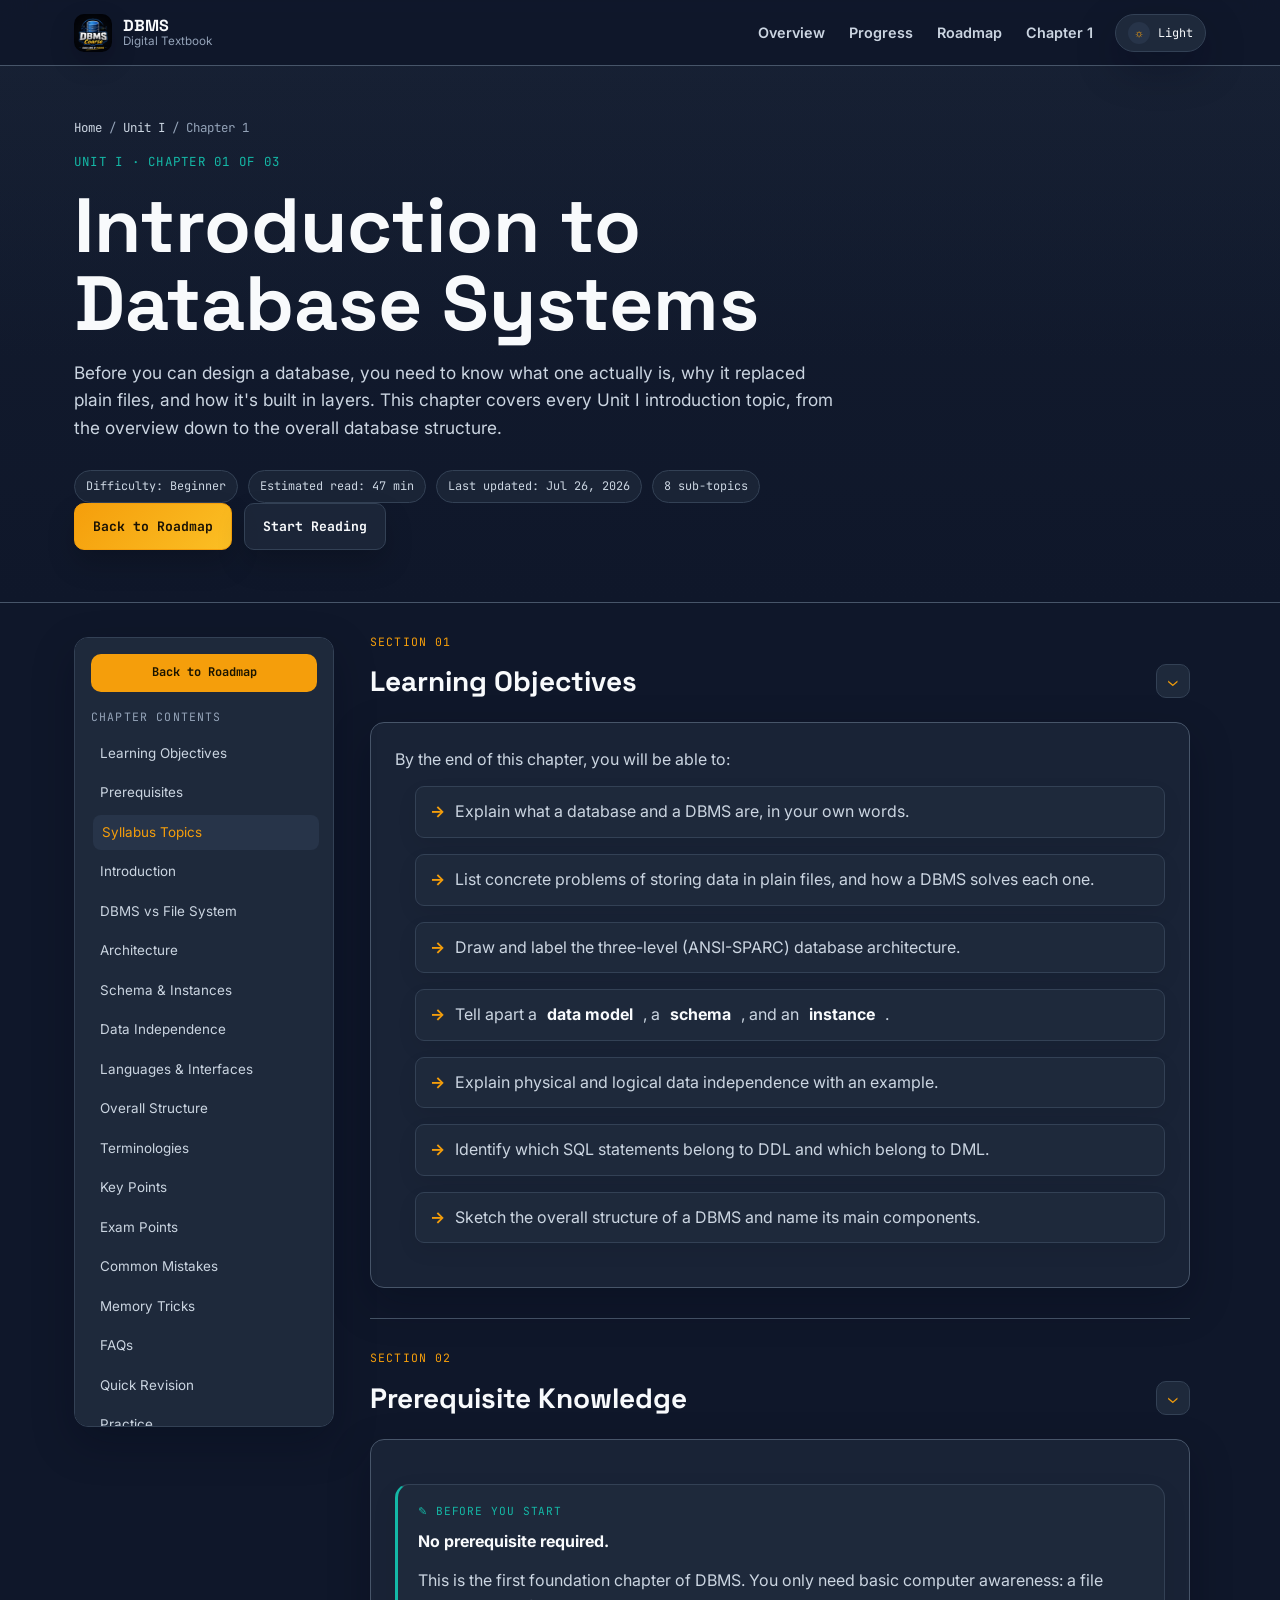
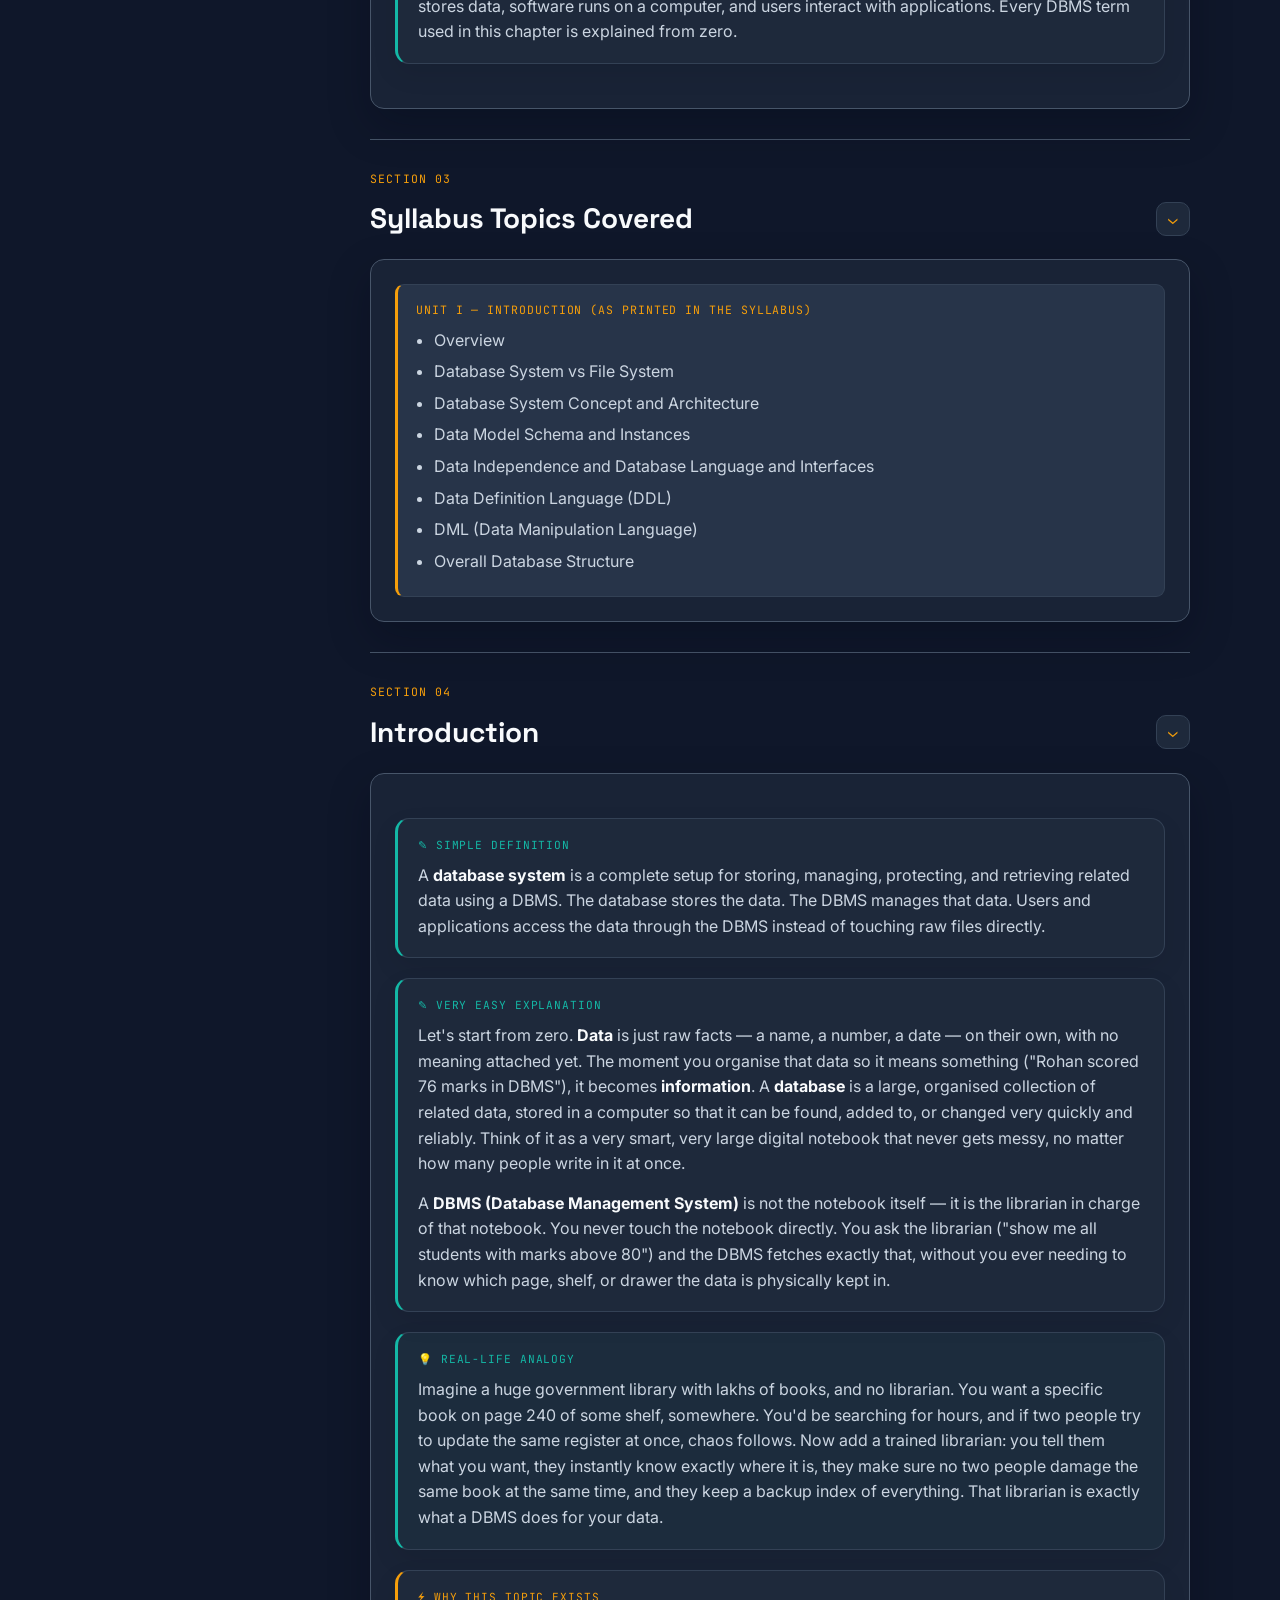
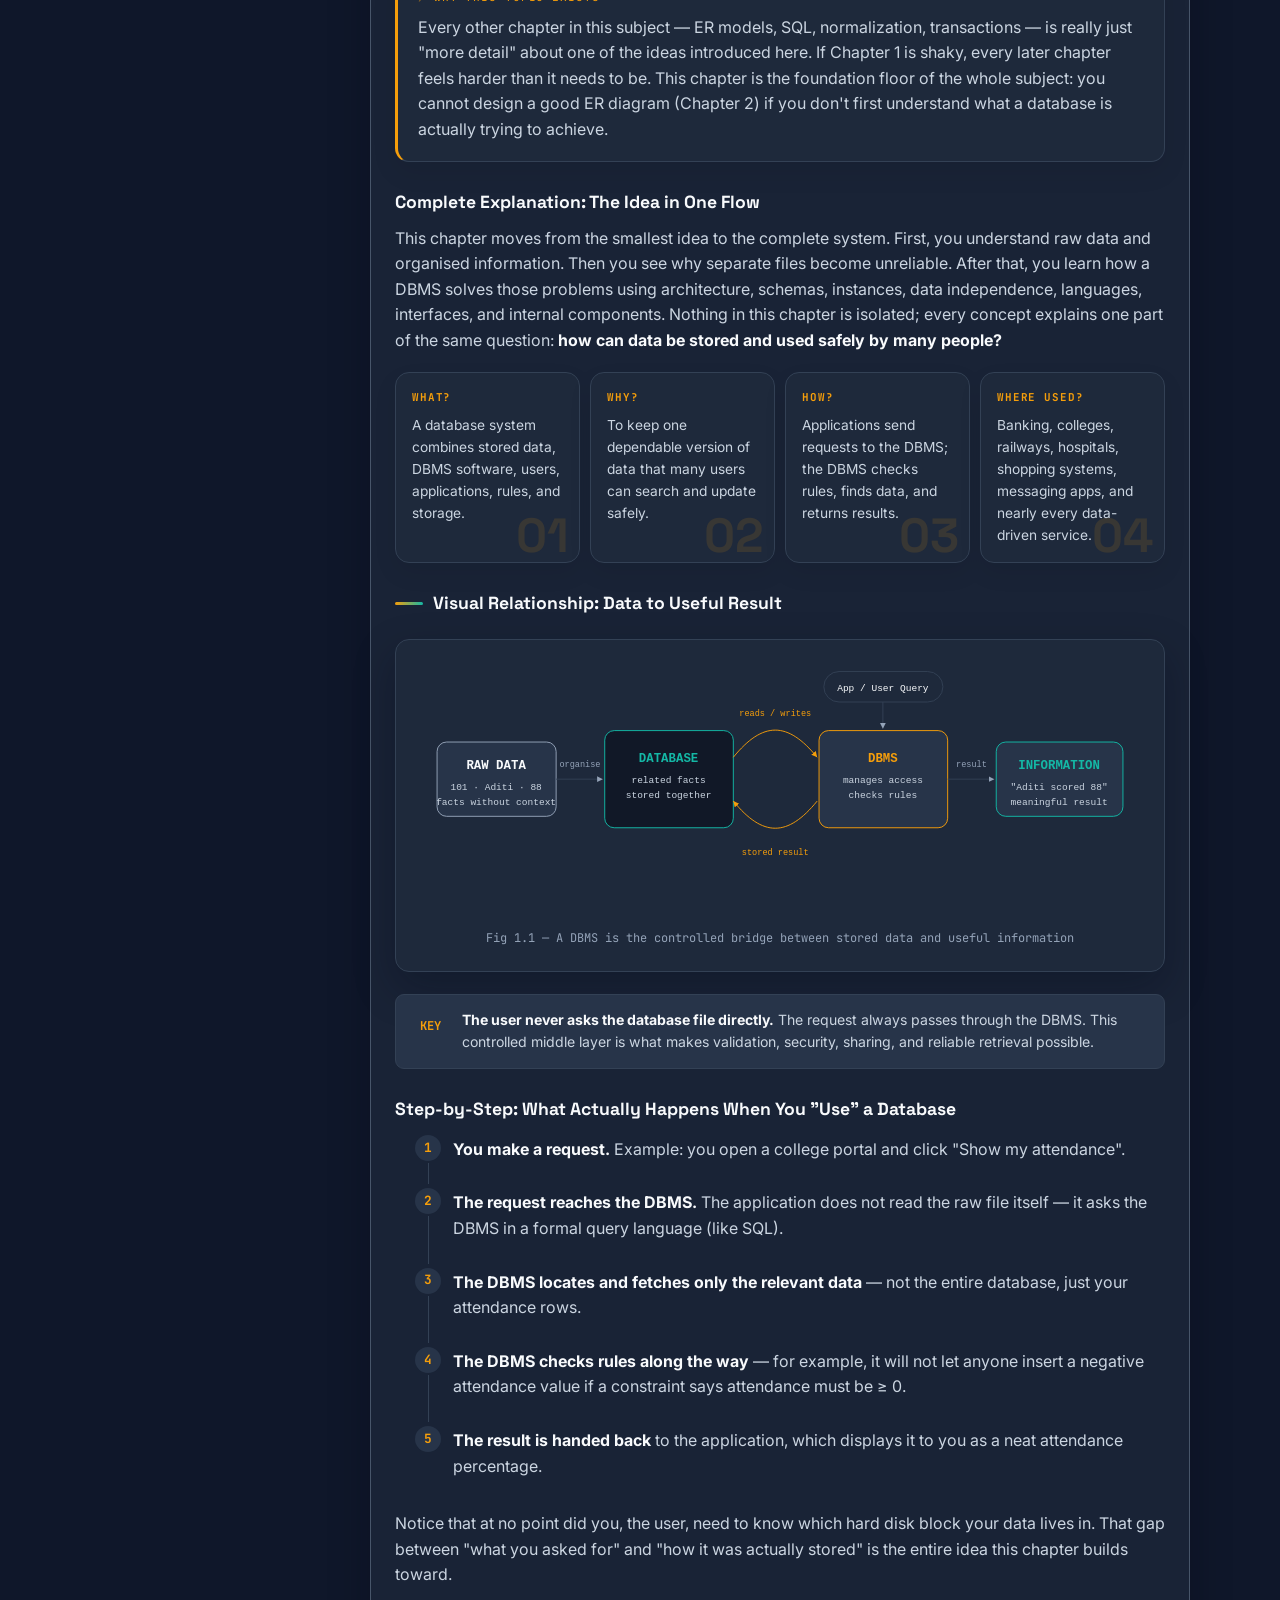
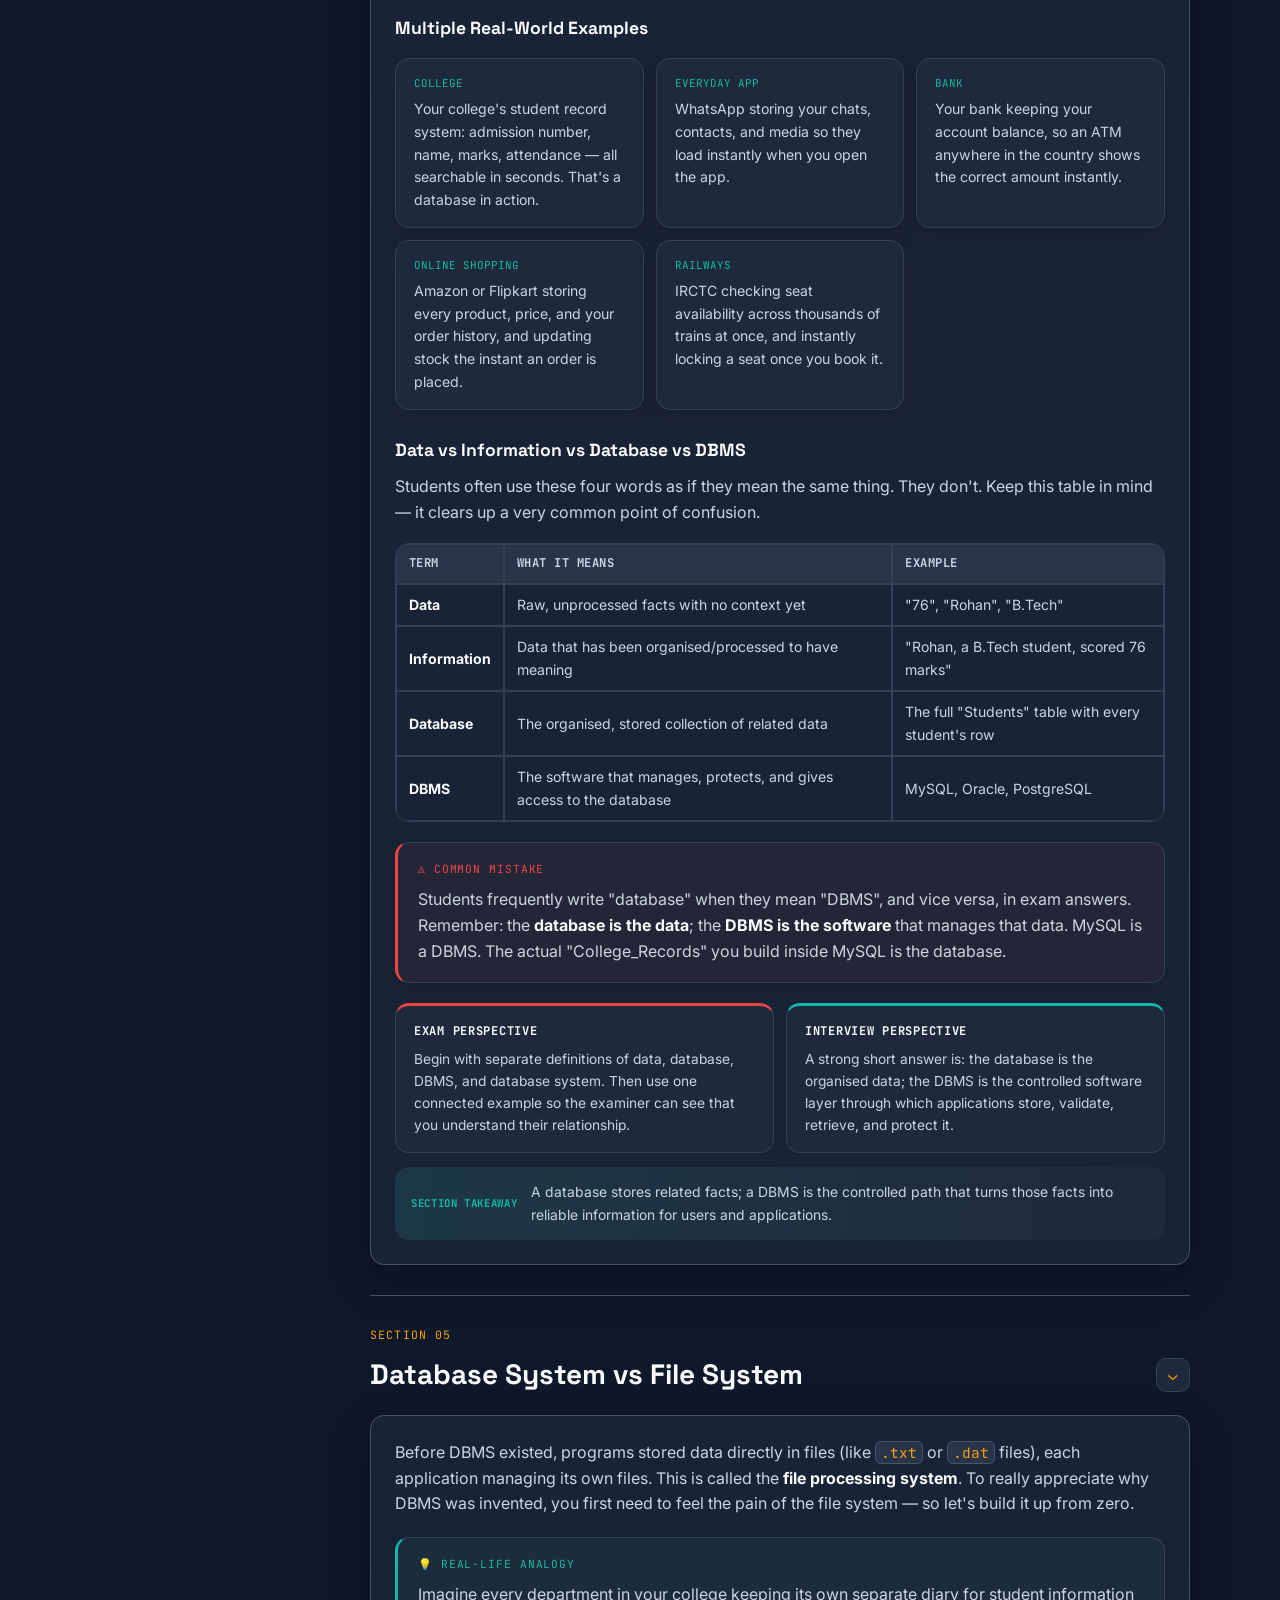
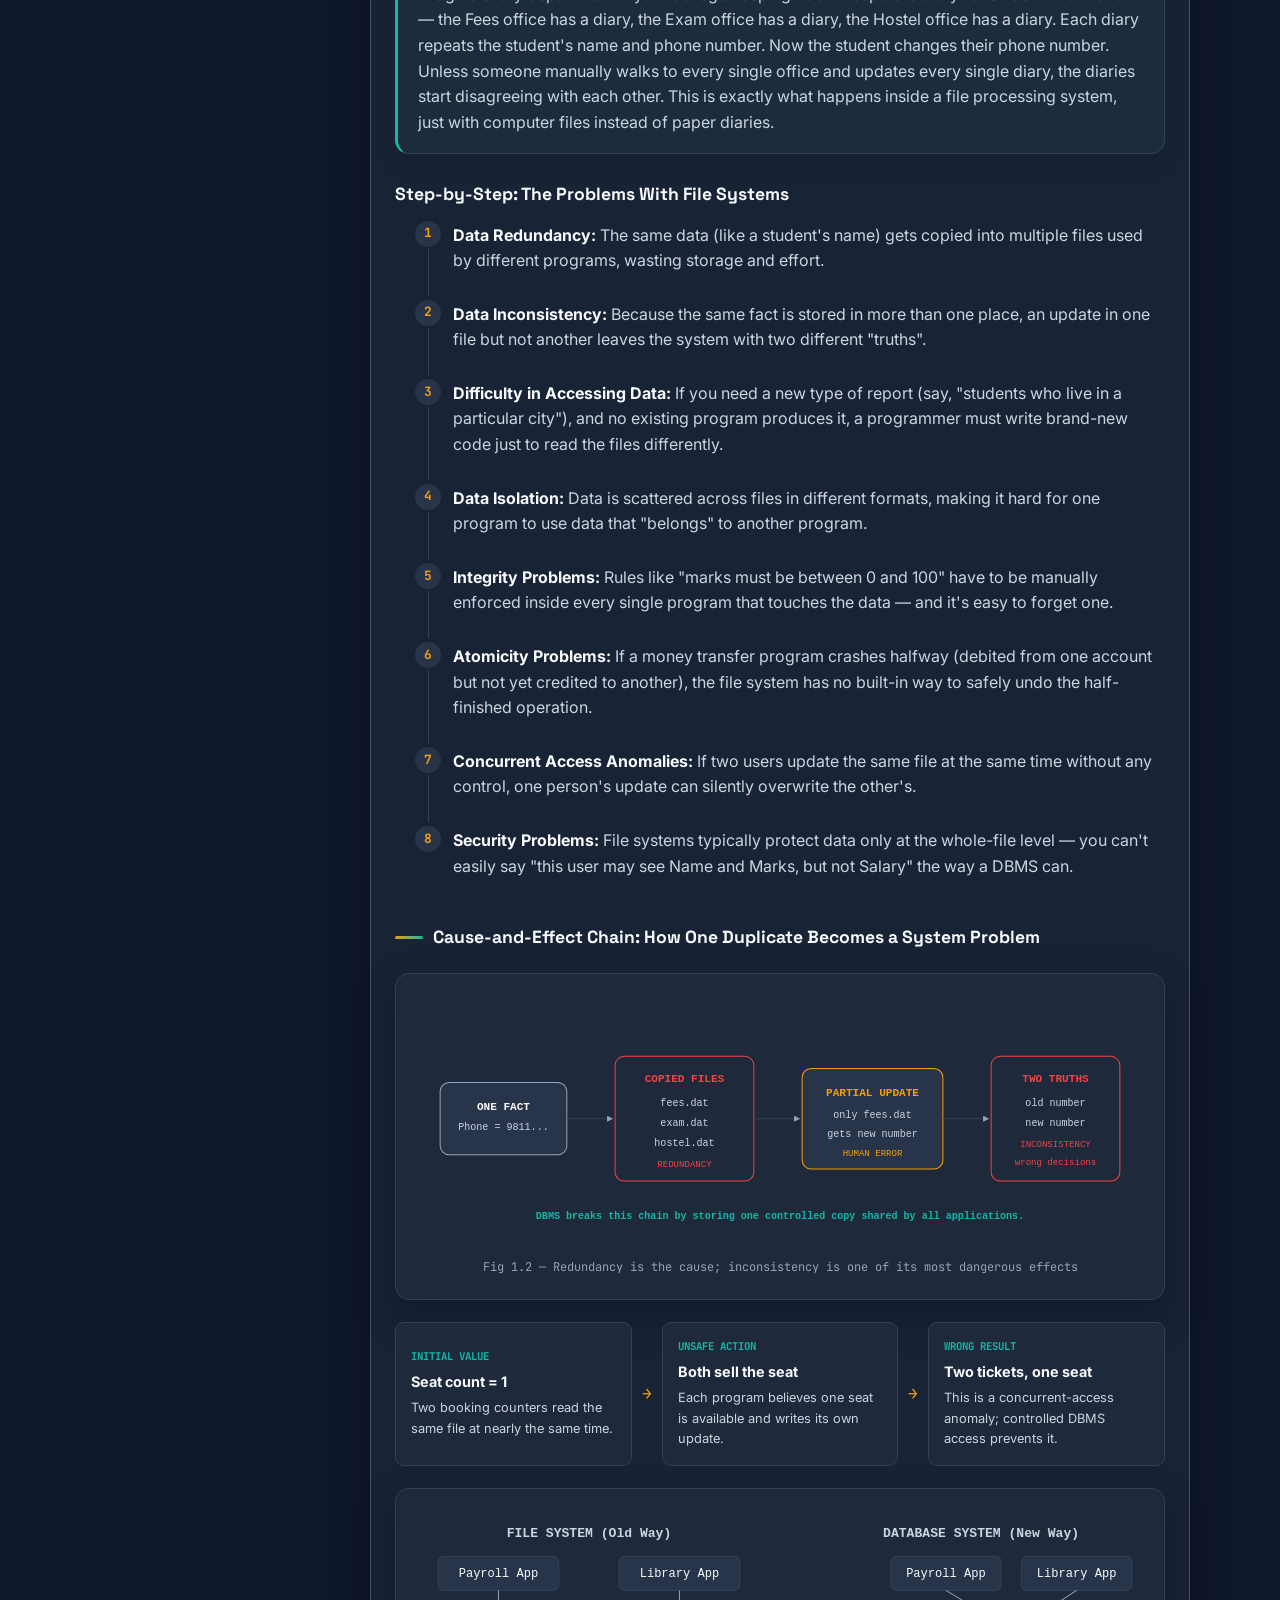
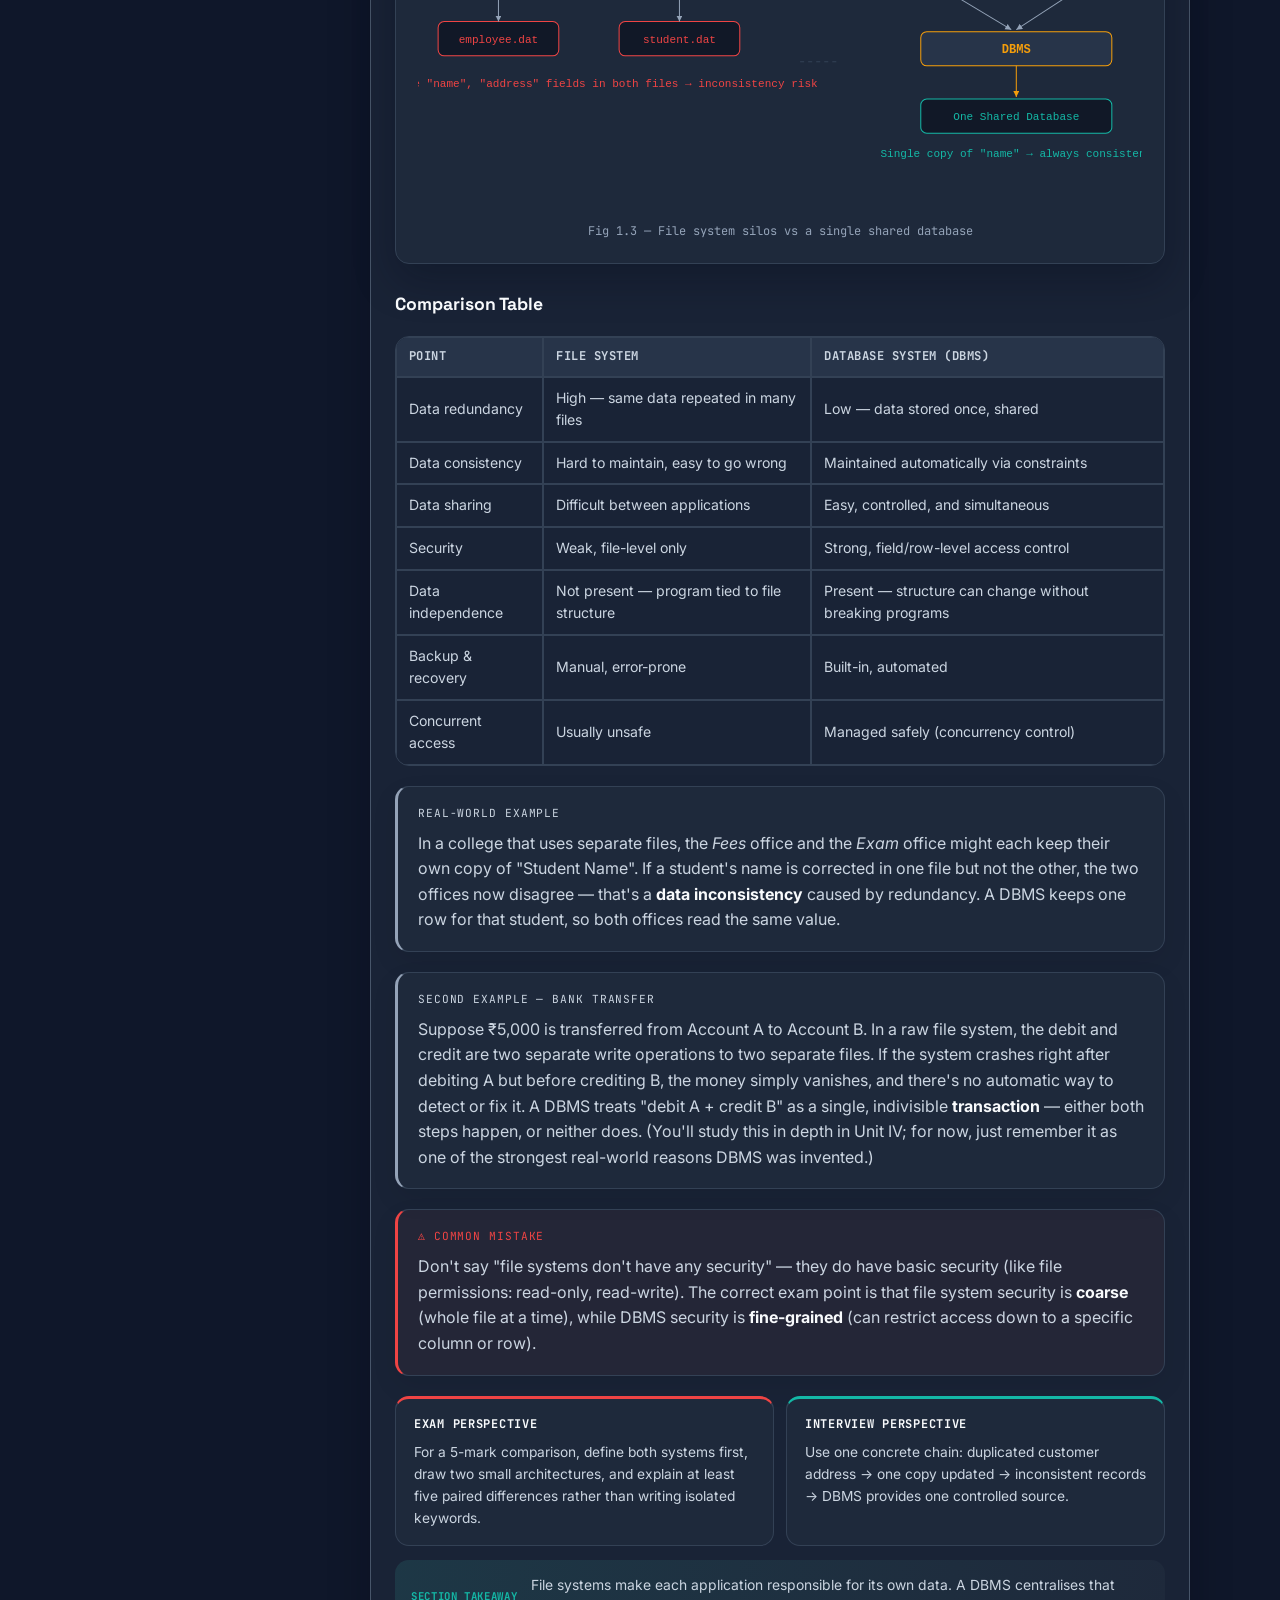
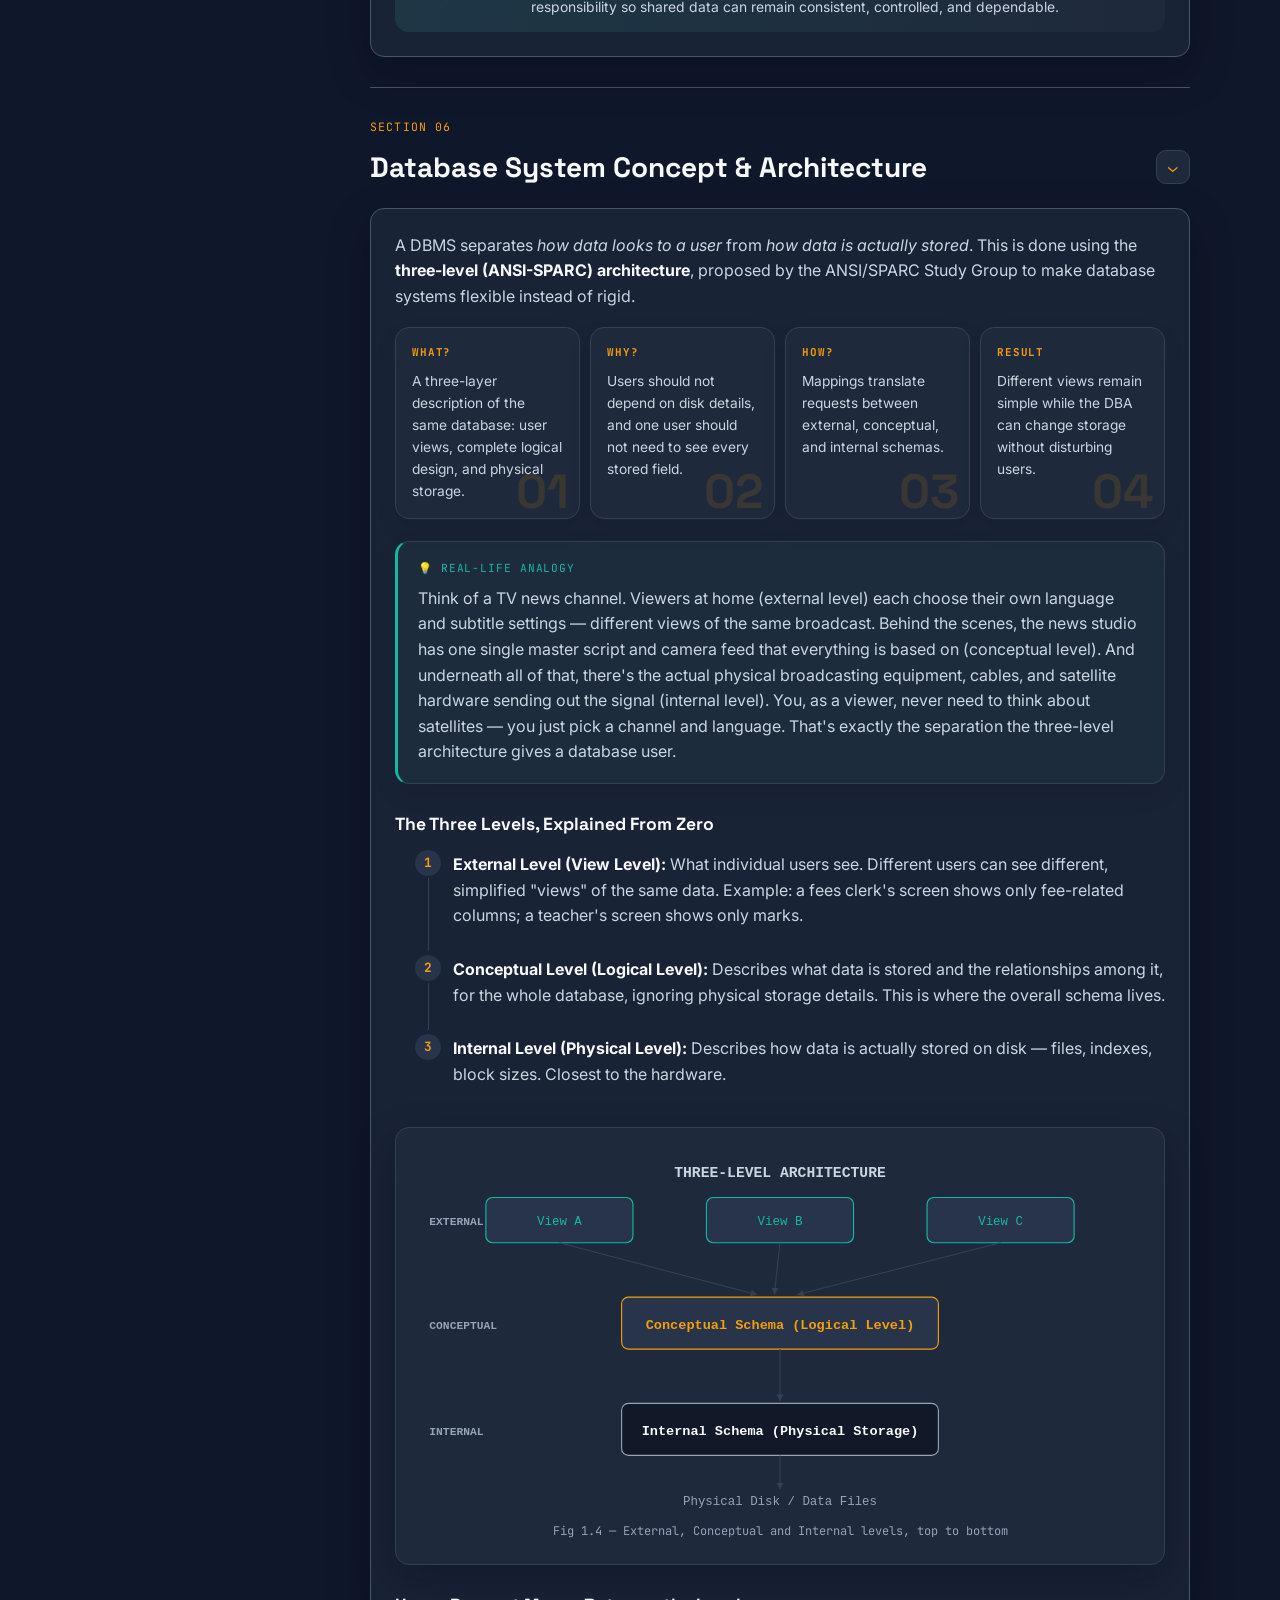
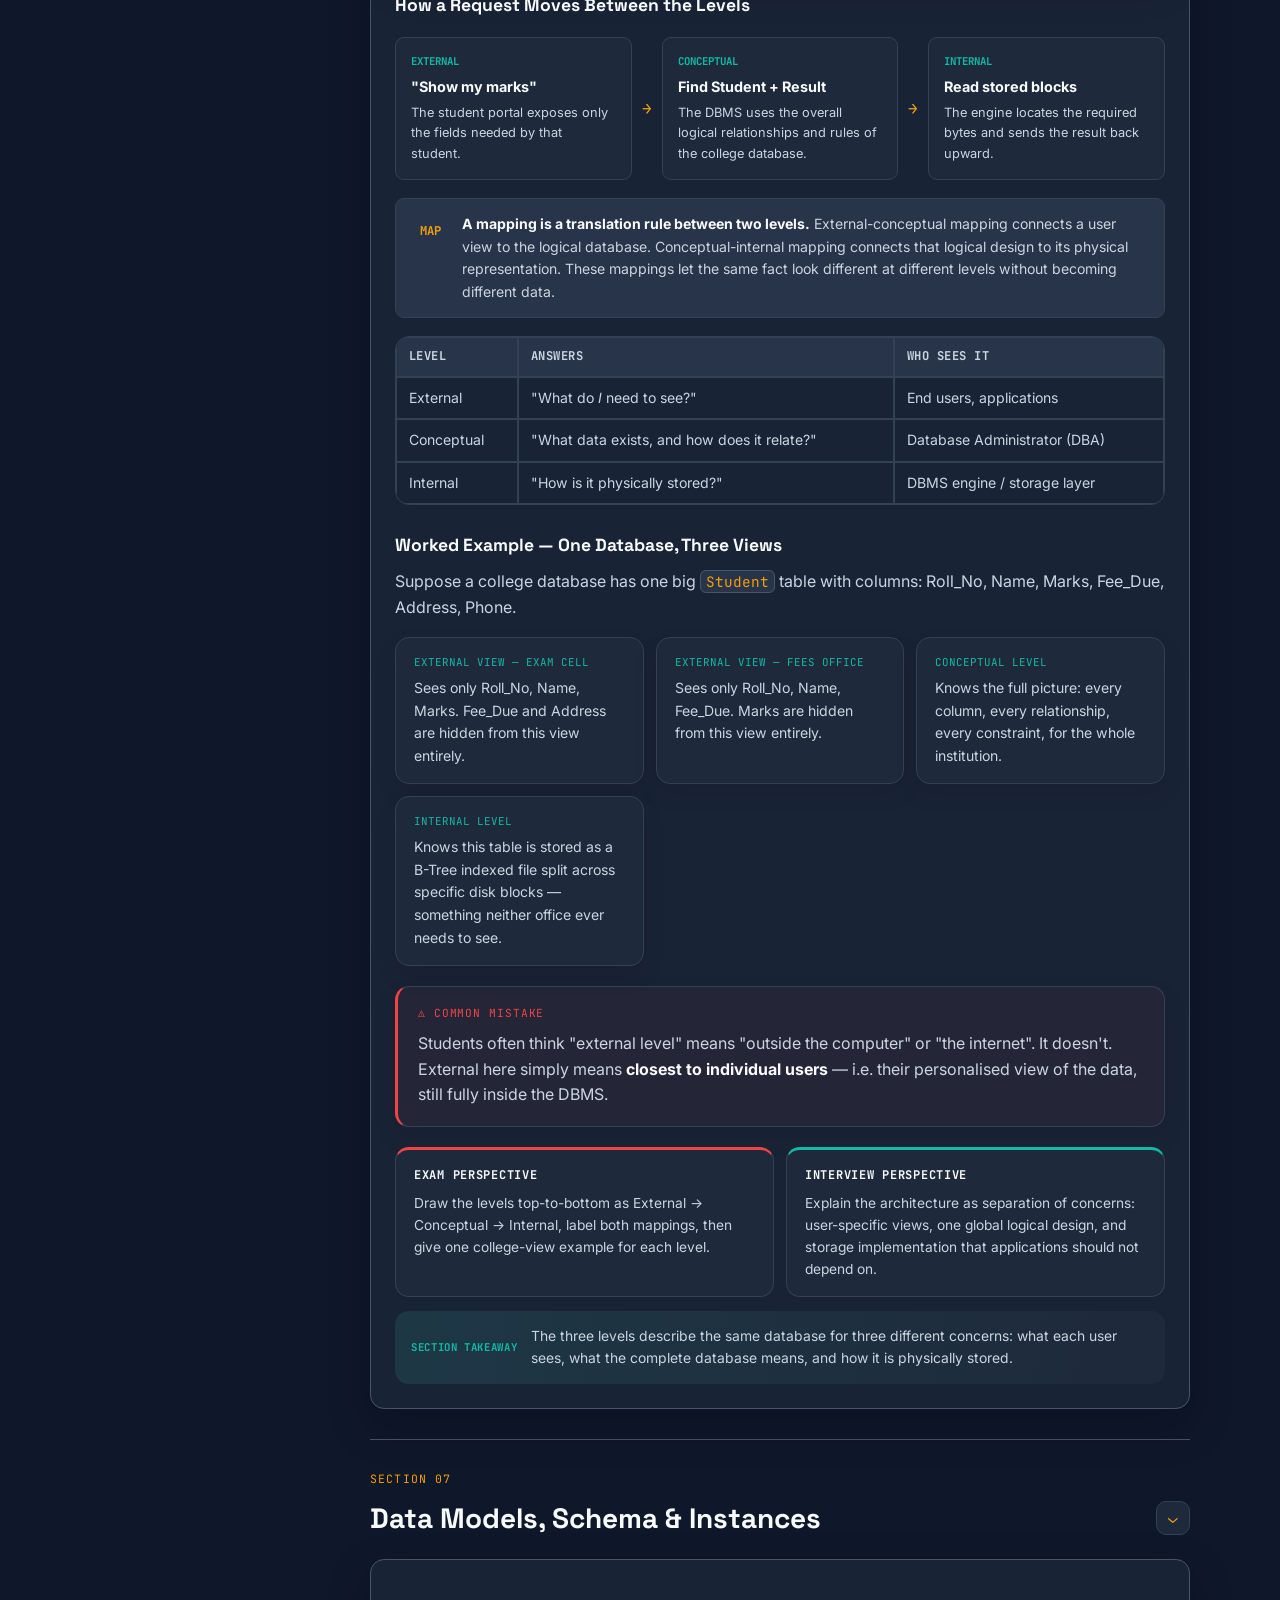
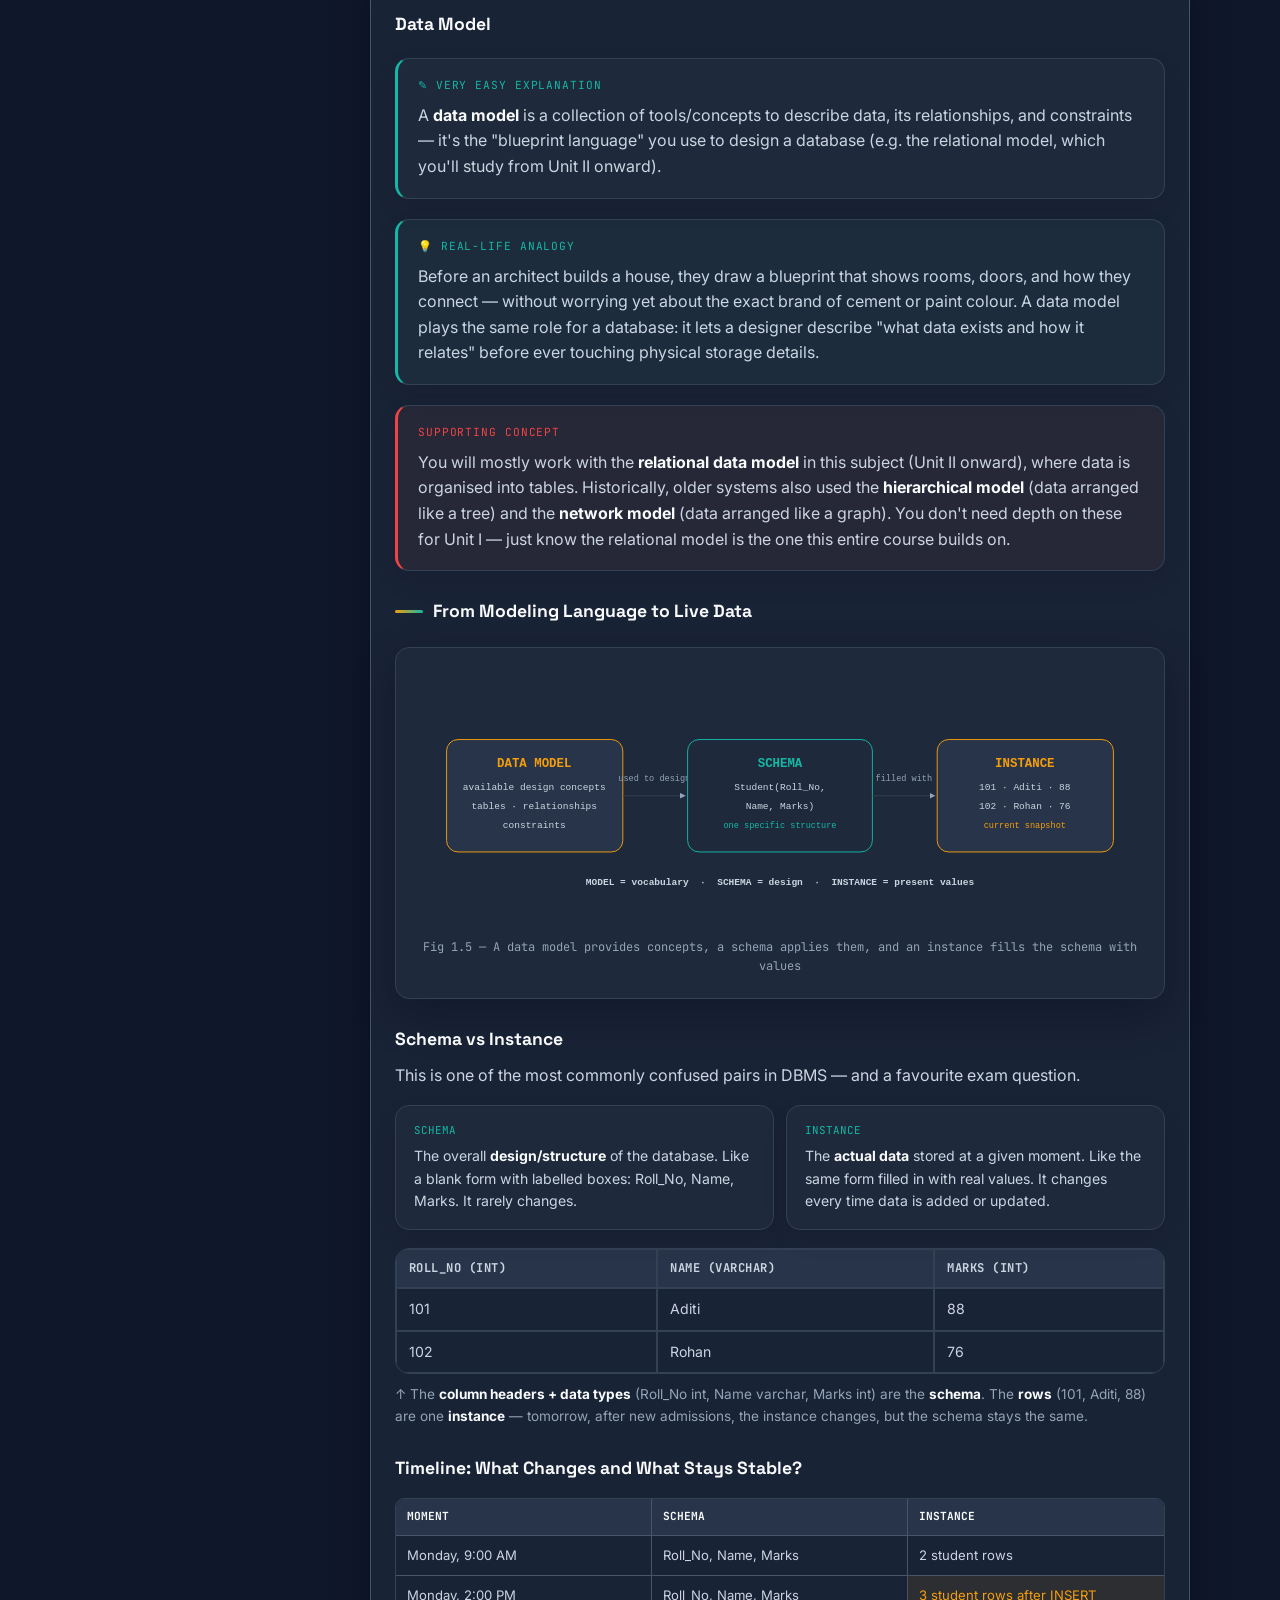
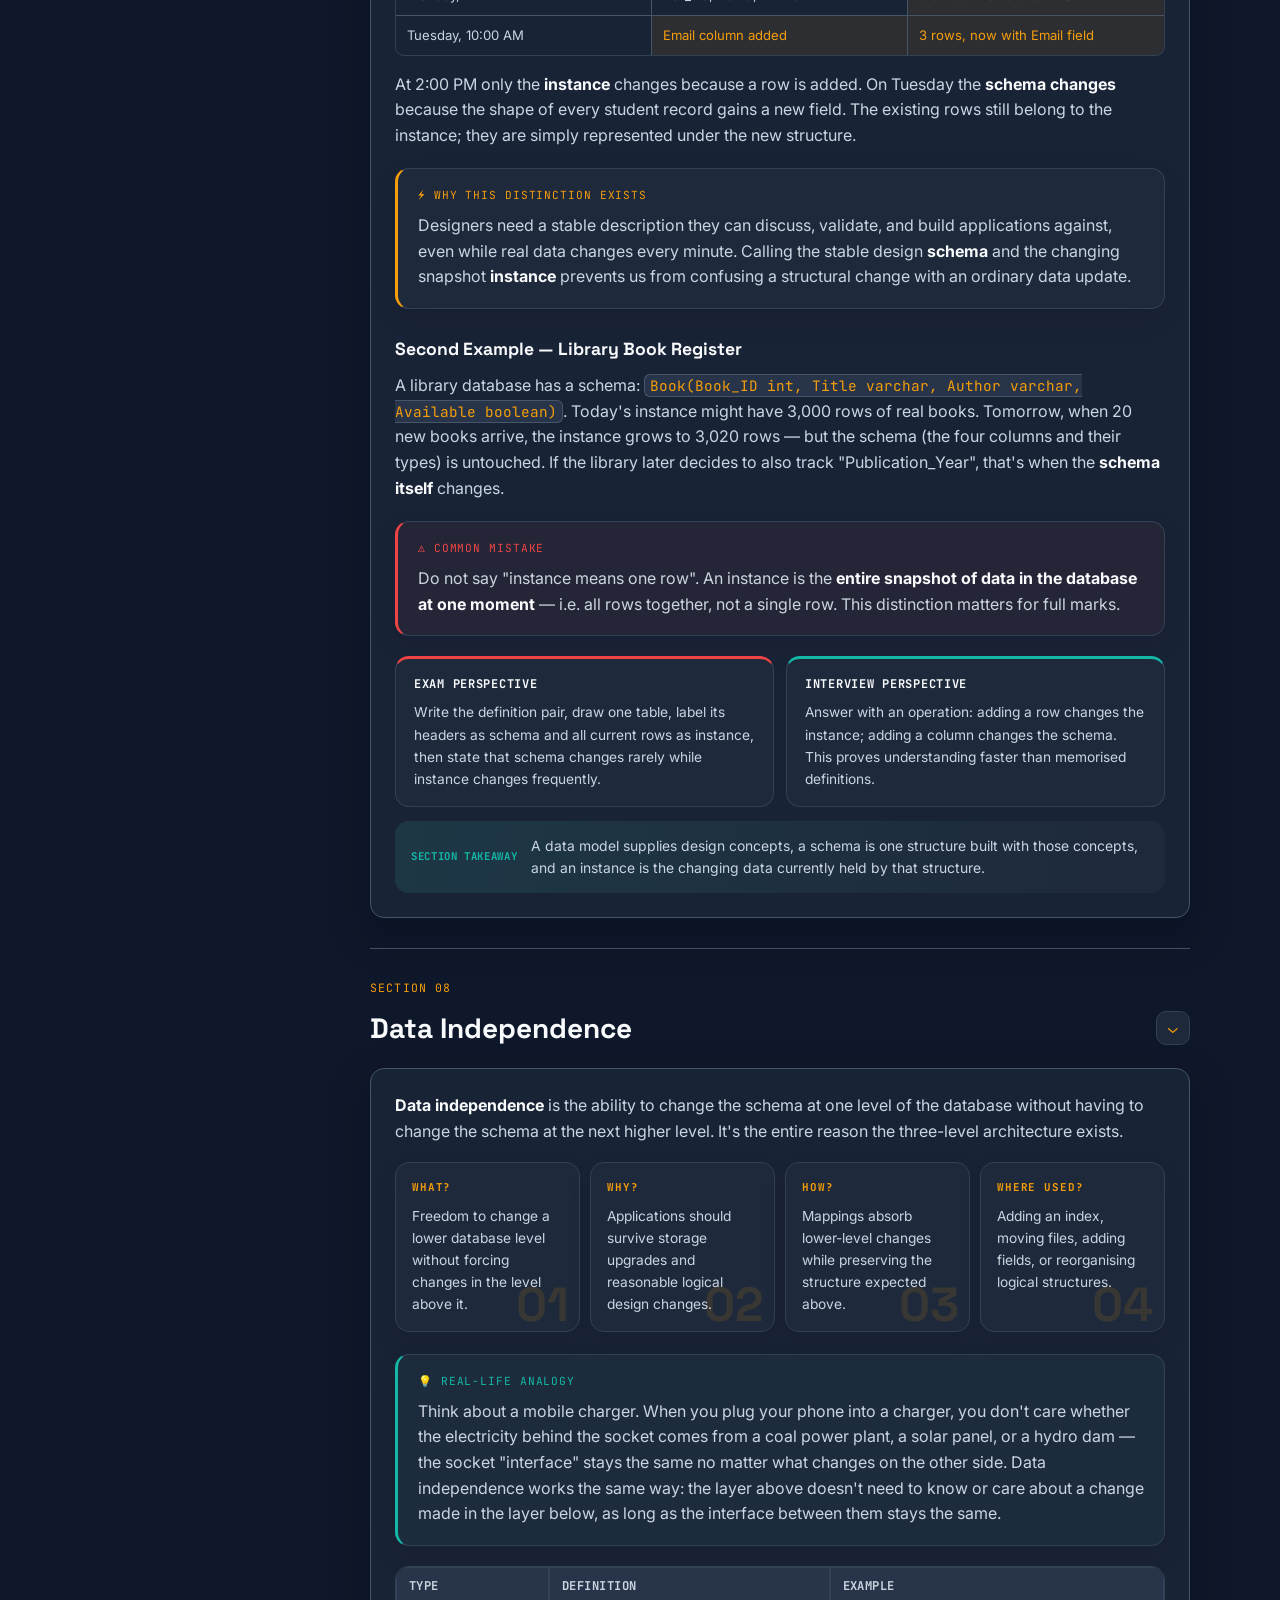
==== commit 9c455692: "css and other files updated" ====
--- a/unit-1/chapter1.html
+++ b/unit-1/chapter1.html
@@ -5,6 +5,19 @@
 <meta name="viewport" content="width=device-width, initial-scale=1.0">
 <title>Chapter 1 — Introduction to Database Systems | DBMS Course</title>
 <meta name="description" content="DBMS Course Chapter 1: Introduction to Database Systems — overview, DBMS vs file system, architecture, schema & instances, data independence, DDL/DML, overall database structure.">
+<meta name="keywords" content="DBMS chapter 1, introduction to database systems, DBMS vs file system, database architecture, schema and instance, data independence, DDL, DML, BCS501">
+<meta name="author" content="Harsh">
+<meta name="robots" content="index, follow">
+<meta name="theme-color" content="#0b1020">
+<meta property="og:type" content="article">
+<meta property="og:title" content="Chapter 1 - Introduction to Database Systems | DBMS Digital Textbook">
+<meta property="og:description" content="A complete textbook-style DBMS Chapter 1 covering database fundamentals, DBMS architecture, data independence, database languages, and overall DBMS structure.">
+<meta property="og:image" content="../img/favicon/web-app-manifest-512x512.png">
+<meta property="og:site_name" content="DBMS Digital Textbook">
+<meta name="twitter:card" content="summary">
+<meta name="twitter:title" content="Chapter 1 - Introduction to Database Systems">
+<meta name="twitter:description" content="Study database fundamentals, DBMS architecture, schema and instance, data independence, DDL, DML, and overall DBMS structure.">
+<meta name="twitter:image" content="../img/favicon/web-app-manifest-512x512.png">
 <script>
   document.documentElement.dataset.theme = localStorage.getItem("dbms_course_theme") || "dark";
 </script>
@@ -19,24 +32,37 @@
 <meta name="apple-mobile-web-app-title" content="DBMS" />
 <link rel="manifest" href="../img/favicon/site.webmanifest" />
 </head>
-<body>
+<body id="top">
 <div class="reading-progress" aria-hidden="true"><div id="reading-progress-fill"></div></div>
 
 <nav class="topnav">
   <div class="topnav-inner">
-    <div class="brand">
-      <span class="brand-mark">DB</span>
-      DBMS Course
-    </div>
-    <div class="nav-links">
-      <a href="../index.html#roadmap">Roadmap</a>
-      <a href="../index.html#tracker">Progress</a>
-      <a href="../index.html">Home</a>
-    </div>
-    <button class="theme-toggle" type="button" data-theme-toggle aria-label="Toggle light and dark theme">
-      <span class="theme-toggle-icon" aria-hidden="true">◐</span>
-      <span class="theme-toggle-text">Theme</span>
+    <a class="brand" href="../index.html#top" aria-label="DBMS course home">
+      <img class="brand-logo" src="../img/favicon/web-app-manifest-192x192.png" alt="">
+      <span class="brand-copy">
+        <strong>DBMS</strong>
+        <small>Digital Textbook</small>
+      </span>
+    </a>
+
+    <button class="nav-toggle" type="button" data-nav-toggle aria-expanded="false" aria-controls="primary-navigation" aria-label="Open navigation">
+      <span></span>
+      <span></span>
+      <span></span>
     </button>
+
+    <div class="nav-panel" id="primary-navigation">
+      <div class="nav-links">
+        <a href="../index.html#overview">Overview</a>
+        <a href="../index.html#tracker">Progress</a>
+        <a href="../index.html#roadmap">Roadmap</a>
+        <a href="#top">Chapter 1</a>
+      </div>
+      <button class="theme-toggle" type="button" data-theme-toggle aria-label="Toggle light and dark theme">
+        <span class="theme-toggle-icon" aria-hidden="true">◐</span>
+        <span class="theme-toggle-text">Theme</span>
+      </button>
+    </div>
   </div>
 </nav>
 
@@ -1716,8 +1742,12 @@
 </main>
 
 <footer class="site-footer">
-  <div class="container">
-    Designed &amp; Developed by <a href="https://lucifer01430.github.io/Portfolio" target="_blank" rel="noopener">Harsh</a>
+  <div class="container footer-inner">
+    <a class="footer-brand" href="../index.html#top">
+      <img src="../img/favicon/web-app-manifest-192x192.png" alt="">
+      <span>DBMS Digital Textbook</span>
+    </a>
+    <span>Designed &amp; Developed by <a href="https://lucifer01430.github.io/Portfolio" target="_blank" rel="noopener">Harsh</a></span>
   </div>
 </footer>
 
--- a/css/style.css
+++ b/css/style.css
@@ -1,64 +1,76 @@
 /* ============================================================
-   DBMS COURSE LEARNING PATH — DESIGN SYSTEM
-   Theme: "Query Console" — a dark database-console aesthetic.
-   Chapters are rendered as connected schema records down a
-   relationship rail, echoing the ER-diagram world of DBMS.
+   DBMS DIGITAL TEXTBOOK - COURSE SHELL
+   Homepage, roadmap, dashboard, navigation, theme, mobile UI.
    ============================================================ */
 
 :root {
-  /* Color tokens */
-  --bg:            #0D1117;
-  --bg-raise:      #10151C;
-  --surface:       #161D27;
-  --surface-2:     #1C2530;
-  --border:        #263140;
-  --border-soft:   #1D2733;
-  --text:          #E7ECF2;
-  --text-dim:      #93A1B4;
-  --text-faint:    #5B6B80;
-  --accent:        #E9B44C;      /* amber — "highlighted result" */
-  --accent-dim:    #8A6A2E;
-  --teal:          #4FD1C5;      /* secondary — links / success */
-  --teal-dim:      #2C7A72;
-  --danger:        #E0654F;
-  --locked:        #3A4756;
-
-  /* Type */
+  --bg: #0f172a;
+  --bg-raise: #111827;
+  --surface: #1e293b;
+  --surface-2: #273449;
+  --surface-3: #334155;
+
+  --border: #334155;
+  --border-soft: #475569;
+
+  --text: #f8fafc;
+  --text-dim: #cbd5e1;
+  --text-faint: #94a3b8;
+
+  --accent: #f59e0b;
+  --accent-strong: #fbbf24;
+
+  --teal: #14b8a6;
+  --blue: #3b82f6;
+
+  --danger: #ef4444;
+  --success: #22c55e;
+
+  --locked: #64748b;
+
+  --nav-bg: rgba(15, 23, 42, 0.82);
+
+  --shadow-soft: 0 24px 70px rgba(2, 6, 23, 0.45);
+  --shadow-card: 0 16px 42px rgba(2, 6, 23, 0.28);
+
   --font-display: "Space Grotesk", "Segoe UI", system-ui, sans-serif;
-  --font-body:    "Inter", "Segoe UI", system-ui, sans-serif;
-  --font-mono:    "JetBrains Mono", "SFMono-Regular", Consolas, monospace;
-
-  --shadow-soft:    0 18px 55px rgba(0,0,0,0.28);
-  --shadow-card:    0 14px 34px rgba(0,0,0,0.18);
-  --nav-bg:         rgba(13,17,23,0.78);
-  --hero-glow-a:    rgba(233,180,76,0.12);
-  --hero-glow-b:    rgba(79,209,197,0.12);
+  --font-body: "Inter", "Segoe UI", system-ui, sans-serif;
+  --font-mono: "JetBrains Mono", "SFMono-Regular", Consolas, monospace;
 
   --radius: 14px;
   --radius-sm: 9px;
 }
 
 :root[data-theme="light"] {
-  --bg:            #F6F8FB;
-  --bg-raise:      #EEF3F8;
-  --surface:       #FFFFFF;
-  --surface-2:     #F0F5FA;
-  --border:        #D9E1EA;
-  --border-soft:   #E7EDF3;
-  --text:          #17202B;
-  --text-dim:      #4B5D72;
-  --text-faint:    #7A8AA0;
-  --accent:        #B97812;
-  --accent-dim:    #E3B76D;
-  --teal:          #087E78;
-  --teal-dim:      #A7D9D4;
-  --danger:        #B84232;
-  --locked:        #9AA8B7;
-  --shadow-soft:   0 18px 55px rgba(28,45,68,0.11);
-  --shadow-card:   0 14px 34px rgba(28,45,68,0.09);
-  --nav-bg:        rgba(246,248,251,0.84);
-  --hero-glow-a:   rgba(185,120,18,0.13);
-  --hero-glow-b:   rgba(8,126,120,0.11);
+  --bg: #f8fafc;
+  --bg-raise: #f1f5f9;
+
+  --surface: #ffffff;
+  --surface-2: #f8fafc;
+  --surface-3: #eef2f7;
+
+  --border: #e2e8f0;
+  --border-soft: #cbd5e1;
+
+  --text: #0f172a;
+  --text-dim: #475569;
+  --text-faint: #64748b;
+
+  --accent: #d97706;
+  --accent-strong: #f59e0b;
+
+  --teal: #0f766e;
+  --blue: #2563eb;
+
+  --danger: #dc2626;
+  --success: #16a34a;
+
+  --locked: #94a3b8;
+
+  --nav-bg: rgba(248, 250, 252, 0.88);
+
+  --shadow-soft: 0 24px 70px rgba(15, 23, 42, 0.08);
+  --shadow-card: 0 16px 42px rgba(15, 23, 42, 0.06);
 }
 
 * { box-sizing: border-box; }
@@ -66,68 +78,112 @@
 
 body {
   margin: 0;
-  background: var(--bg);
-  background-image:
-    radial-gradient(circle at 12% -10%, var(--hero-glow-a), transparent 36%),
-    radial-gradient(circle at 90% 0%, var(--hero-glow-b), transparent 34%);
+  background:
+    linear-gradient(180deg, color-mix(in srgb, var(--surface-2) 26%, transparent), transparent 360px),
+    var(--bg);
   color: var(--text);
   font-family: var(--font-body);
   line-height: 1.6;
   -webkit-font-smoothing: antialiased;
-  transition: background-color 0.25s ease, color 0.25s ease;
+  transition: background-color 0.22s ease, color 0.22s ease;
+  overflow-x: hidden;
 }
 
 a { color: var(--teal); text-decoration: none; }
 a:hover { text-decoration: underline; }
-
-::selection { background: var(--accent); color: #1a1400; }
-
-:focus-visible {
-  outline: 2px solid var(--accent);
-  outline-offset: 2px;
-}
-
-img, svg { max-width: 100%; display: block; }
+img, svg { display: block; max-width: 100%; }
+button, a { -webkit-tap-highlight-color: transparent; }
+
+::selection { background: var(--accent); color: #171006; }
+:focus-visible { outline: 2px solid var(--accent); outline-offset: 3px; }
 
 .container {
-  max-width: 1080px;
+  max-width: 1180px;
   margin: 0 auto;
   padding: 0 24px;
 }
 
-/* ---------- Top Nav ---------- */
+/* ---------- Navigation ---------- */
 
 .topnav {
-  position: sticky; top: 0; z-index: 50;
+  position: sticky;
+  top: 0;
+  z-index: 50;
   background: var(--nav-bg);
-  backdrop-filter: blur(16px);
   border-bottom: 1px solid var(--border-soft);
-}
+  backdrop-filter: blur(18px);
+}
+
 .topnav-inner {
-  max-width: 1080px; margin: 0 auto; padding: 14px 24px;
-  display: flex; align-items: center; justify-content: space-between; gap: 18px;
-}
+  max-width: 1180px;
+  margin: 0 auto;
+  padding: 13px 24px;
+  display: flex;
+  align-items: center;
+  gap: 18px;
+}
+
 .brand {
-  display: flex; align-items: center; gap: 10px;
-  font-family: var(--font-display); font-weight: 600; font-size: 1.05rem;
+  display: inline-flex;
+  align-items: center;
+  gap: 11px;
   color: var(--text);
 }
-.brand-mark {
-  width: 32px; height: 32px; border-radius: 9px;
-  background: linear-gradient(145deg, var(--accent), var(--teal));
-  display: flex; align-items: center; justify-content: center;
-  font-family: var(--font-mono); font-weight: 700; color: #1a1400; font-size: 0.8rem;
-  box-shadow: 0 10px 24px rgba(0,0,0,0.22);
-}
-.brand-sub { color: var(--text-faint); font-weight: 400; font-size: 0.82rem; }
-.nav-links { display: flex; gap: 8px; font-size: 0.9rem; margin-left: auto; }
-.nav-links a { color: var(--text-dim); }
+
+.brand:hover { text-decoration: none; }
+
+.brand-logo {
+  width: 38px;
+  height: 38px;
+  border-radius: 10px;
+  box-shadow: 0 10px 26px rgba(0, 0, 0, 0.2);
+}
+
+.brand-copy {
+  display: flex;
+  flex-direction: column;
+  line-height: 1.12;
+}
+
+.brand-copy strong {
+  font-family: var(--font-display);
+  font-size: 1rem;
+  font-weight: 700;
+}
+
+.brand-copy small {
+  color: var(--text-faint);
+  font-size: 0.73rem;
+}
+
+.nav-panel {
+  margin-left: auto;
+  display: flex;
+  align-items: center;
+  gap: 12px;
+}
+
+.nav-links {
+  display: flex;
+  align-items: center;
+  gap: 4px;
+}
+
 .nav-links a {
+  color: var(--text-dim);
+  font-size: 0.9rem;
+  font-weight: 600;
   padding: 8px 10px;
   border-radius: 8px;
-  transition: color 0.18s ease, background 0.18s ease;
-}
-.nav-links a:hover { color: var(--accent); background: var(--surface); text-decoration: none; }
+  transition: color 0.16s ease, background 0.16s ease, transform 0.16s ease;
+}
+
+.nav-links a:hover {
+  color: var(--text);
+  background: var(--surface);
+  text-decoration: none;
+  transform: translateY(-1px);
+}
 
 .theme-toggle {
   min-height: 38px;
@@ -143,9 +199,14 @@
   font-size: 0.74rem;
   cursor: pointer;
   box-shadow: var(--shadow-card);
-  transition: transform 0.16s ease, border-color 0.16s ease;
-}
-.theme-toggle:hover { transform: translateY(-1px); border-color: var(--accent-dim); }
+  transition: transform 0.16s ease, border-color 0.16s ease, background 0.16s ease;
+}
+
+.theme-toggle:hover {
+  transform: translateY(-1px);
+  border-color: var(--accent);
+}
+
 .theme-toggle-icon {
   width: 22px;
   height: 22px;
@@ -157,93 +218,260 @@
   color: var(--accent);
 }
 
+.nav-toggle {
+  display: none;
+  margin-left: auto;
+  width: 42px;
+  height: 42px;
+  border: 1px solid var(--border);
+  border-radius: 10px;
+  background: var(--surface);
+  cursor: pointer;
+  padding: 10px;
+}
+
+.nav-toggle span {
+  display: block;
+  height: 2px;
+  margin: 5px 0;
+  border-radius: 999px;
+  background: var(--text);
+  transition: transform 0.18s ease, opacity 0.18s ease;
+}
+
+.nav-toggle[aria-expanded="true"] span:nth-child(1) { transform: translateY(7px) rotate(45deg); }
+.nav-toggle[aria-expanded="true"] span:nth-child(2) { opacity: 0; }
+.nav-toggle[aria-expanded="true"] span:nth-child(3) { transform: translateY(-7px) rotate(-45deg); }
+
+/* ---------- Buttons ---------- */
+
 .btn {
   font-family: var(--font-mono);
   font-size: 0.82rem;
   font-weight: 700;
-  padding: 11px 18px;
+  padding: 12px 18px;
   border-radius: 10px;
   border: 1px solid var(--accent);
-  background: var(--accent);
-  color: #1a1400;
+  background: linear-gradient(135deg, var(--accent), var(--accent-strong));
+  color: #1a1204;
   display: inline-flex;
   align-items: center;
   justify-content: center;
-  min-height: 42px;
-  box-shadow: 0 12px 26px rgba(0,0,0,0.16);
-  transition: transform 0.15s ease, border-color 0.15s ease, background 0.15s ease, box-shadow 0.15s ease;
-}
-.btn:hover { transform: translateY(-2px); text-decoration: none; box-shadow: var(--shadow-card); }
+  min-height: 44px;
+  box-shadow: 0 14px 28px rgba(0, 0, 0, 0.18);
+  transition: transform 0.16s ease, box-shadow 0.16s ease, border-color 0.16s ease;
+}
+
+.btn:hover {
+  transform: translateY(-2px);
+  text-decoration: none;
+  box-shadow: var(--shadow-card);
+}
+
 .btn-outline {
-  background: transparent;
+  background: color-mix(in srgb, var(--surface) 80%, transparent);
   color: var(--text);
   border-color: var(--border);
 }
+
 .btn-outline:hover { border-color: var(--text-dim); }
 
 /* ---------- Hero ---------- */
 
 .hero {
-  padding: 82px 0 58px;
-  border-bottom: 1px solid var(--border-soft);
   position: relative;
   overflow: hidden;
-}
-.hero::after {
+  padding: 86px 0 58px;
+  border-bottom: 1px solid var(--border-soft);
+}
+
+.hero::before {
   content: "";
   position: absolute;
-  inset: auto -10% -55% 42%;
-  height: 260px;
-  background: linear-gradient(120deg, var(--hero-glow-a), var(--hero-glow-b));
-  filter: blur(50px);
-  opacity: 0.5;
+  inset: 0;
+  background-image:
+    linear-gradient(color-mix(in srgb, var(--border-soft) 48%, transparent) 1px, transparent 1px),
+    linear-gradient(90deg, color-mix(in srgb, var(--border-soft) 48%, transparent) 1px, transparent 1px);
+  background-size: 42px 42px;
+  mask-image: linear-gradient(180deg, rgba(0, 0, 0, 0.7), transparent 86%);
   pointer-events: none;
 }
-.hero .container { position: relative; z-index: 1; }
+
+.hero-grid {
+  position: relative;
+  z-index: 1;
+  display: grid;
+  grid-template-columns: minmax(0, 1.08fr) minmax(320px, 0.72fr);
+  gap: 32px;
+  align-items: center;
+}
+
+.hero-copy,
+.hero-panel,
+.section-head {
+  min-width: 0;
+}
+
 .hero-eyebrow {
-  font-family: var(--font-mono); font-size: 0.78rem; letter-spacing: 0.12em;
-  text-transform: uppercase; color: var(--teal);
-  display: flex; align-items: center; gap: 8px; margin-bottom: 14px;
-}
-.hero-eyebrow::before { content: "\2022"; color: var(--accent); }
-h1.hero-title {
-  font-family: var(--font-display); font-size: clamp(2.35rem, 5.6vw, 4.7rem);
-  font-weight: 600; line-height: 1.1; margin: 0 0 16px; letter-spacing: -0.01em;
-  max-width: 850px;
-}
-h1.hero-title span { color: var(--accent); }
-.hero-desc { color: var(--text-dim); font-size: 1.08rem; max-width: 690px; margin: 0 0 26px; }
+  font-family: var(--font-mono);
+  font-size: 0.78rem;
+  letter-spacing: 0.1em;
+  text-transform: uppercase;
+  color: var(--teal);
+  margin-bottom: 14px;
+}
+
+.hero-title {
+  max-width: 760px;
+  margin: 0 0 16px;
+  font-family: var(--font-display);
+  font-size: clamp(2.5rem, 6vw, 5.1rem);
+  font-weight: 700;
+  line-height: 1.02;
+  letter-spacing: 0;
+  overflow-wrap: break-word;
+}
+
+.hero-desc {
+  max-width: 760px;
+  margin: 0 0 28px;
+  color: var(--text-dim);
+  font-size: 1.08rem;
+  overflow-wrap: break-word;
+}
+
 .hero-actions {
   display: flex;
   flex-wrap: wrap;
   gap: 12px;
-  margin: 0 0 22px;
-}
-.hero-badges { display: flex; flex-wrap: wrap; gap: 10px; }
+  margin-bottom: 18px;
+}
+
+.hero-badges {
+  display: flex;
+  flex-wrap: wrap;
+  gap: 10px;
+}
+
 .badge {
-  font-family: var(--font-mono); font-size: 0.76rem; color: var(--text-dim);
-  border: 1px solid var(--border); padding: 6px 11px; border-radius: 999px;
-  background: color-mix(in srgb, var(--surface) 88%, transparent);
-}
-
-/* ---------- Section Headers ---------- */
-
-.section { padding: 64px 0; }
-.section-head { margin-bottom: 28px; }
+  font-family: var(--font-mono);
+  font-size: 0.74rem;
+  color: var(--text-dim);
+  border: 1px solid var(--border);
+  padding: 6px 11px;
+  border-radius: 999px;
+  background: color-mix(in srgb, var(--surface) 74%, transparent);
+}
+
+.hero-panel {
+  background:
+    linear-gradient(145deg, color-mix(in srgb, var(--surface-2) 90%, transparent), var(--surface)),
+    var(--surface);
+  border: 1px solid var(--border);
+  border-radius: var(--radius);
+  padding: 20px;
+  box-shadow: var(--shadow-soft);
+}
+
+.hero-panel-top {
+  display: flex;
+  align-items: center;
+  gap: 14px;
+  margin-bottom: 18px;
+  padding-bottom: 16px;
+  border-bottom: 1px solid var(--border-soft);
+}
+
+.hero-panel-top img {
+  width: 52px;
+  height: 52px;
+  border-radius: 12px;
+}
+
+.hero-panel-top span {
+  display: block;
+  color: var(--text-faint);
+  font-size: 0.78rem;
+  font-family: var(--font-mono);
+}
+
+.hero-panel-top strong {
+  display: block;
+  font-family: var(--font-display);
+  font-size: 1rem;
+}
+
+.hero-stats {
+  display: grid;
+  grid-template-columns: repeat(2, 1fr);
+  gap: 10px;
+}
+
+.hero-stat {
+  min-height: 86px;
+  padding: 15px;
+  border: 1px solid var(--border-soft);
+  border-radius: var(--radius-sm);
+  background: color-mix(in srgb, var(--surface-3) 62%, transparent);
+}
+
+.hero-stat:last-child:nth-child(odd) {
+  grid-column: 1 / -1;
+}
+
+.hero-stat strong {
+  display: block;
+  font-family: var(--font-display);
+  font-size: 1.55rem;
+  line-height: 1;
+  color: var(--accent-strong);
+}
+
+.hero-stat span {
+  display: block;
+  margin-top: 8px;
+  color: var(--text-dim);
+  font-size: 0.8rem;
+}
+
+/* ---------- Sections ---------- */
+
+.section { padding: 68px 0; }
+
+.section-head {
+  margin-bottom: 28px;
+}
+
 .section-eyebrow {
-  font-family: var(--font-mono); font-size: 0.75rem; letter-spacing: 0.1em;
-  color: var(--accent); text-transform: uppercase; margin-bottom: 8px;
-}
+  font-family: var(--font-mono);
+  font-size: 0.75rem;
+  letter-spacing: 0.1em;
+  color: var(--accent);
+  text-transform: uppercase;
+  margin-bottom: 8px;
+}
+
 .section-head h2 {
-  font-family: var(--font-display); font-size: clamp(1.7rem, 3vw, 2.25rem); margin: 0 0 8px; font-weight: 600;
-}
-.section-head p { color: var(--text-dim); margin: 0; max-width: 640px; }
+  max-width: 760px;
+  margin: 0 0 8px;
+  font-family: var(--font-display);
+  font-size: clamp(1.75rem, 3vw, 2.4rem);
+  line-height: 1.12;
+  overflow-wrap: break-word;
+}
+
+.section-head p {
+  max-width: 760px;
+  margin: 0;
+  color: var(--text-dim);
+}
 
 .overview-grid {
   display: grid;
   grid-template-columns: repeat(3, 1fr);
-  gap: 14px;
-}
+  gap: 16px;
+}
+
 .overview-card {
   background: var(--surface);
   border: 1px solid var(--border);
@@ -252,223 +480,514 @@
   box-shadow: var(--shadow-card);
   transition: transform 0.16s ease, border-color 0.16s ease;
 }
-.overview-card:hover { transform: translateY(-3px); border-color: var(--accent-dim); }
+
+.overview-card:hover {
+  transform: translateY(-3px);
+  border-color: var(--accent);
+}
+
 .overview-icon {
-  width: 34px;
-  height: 34px;
-  border-radius: 6px;
+  width: 36px;
+  height: 36px;
+  border-radius: 8px;
   display: inline-flex;
   align-items: center;
   justify-content: center;
   margin-bottom: 16px;
-  background: rgba(79,209,197,0.1);
-  border: 1px solid var(--teal-dim);
+  background: color-mix(in srgb, var(--teal) 13%, transparent);
+  border: 1px solid color-mix(in srgb, var(--teal) 42%, var(--border));
   color: var(--teal);
   font-family: var(--font-mono);
   font-size: 0.76rem;
   font-weight: 700;
 }
+
 .overview-card h3 {
+  margin: 0 0 8px;
   font-family: var(--font-display);
-  font-size: 1.05rem;
-  margin: 0 0 8px;
-}
+  font-size: 1.08rem;
+}
+
 .overview-card p {
-  color: var(--text-dim);
-  font-size: 0.9rem;
   margin: 0;
-}
-
-/* ============================================================
-   PROGRESS TRACKER
-   ============================================================ */
+  color: var(--text-dim);
+  font-size: 0.92rem;
+}
+
+/* ---------- Progress Dashboard ---------- */
 
 .stats-grid {
-  display: grid; grid-template-columns: repeat(4, 1fr); gap: 16px; margin-bottom: 30px;
-}
+  display: grid;
+  grid-template-columns: repeat(4, 1fr);
+  gap: 16px;
+  margin-bottom: 28px;
+}
+
 .stat-card {
+  min-height: 145px;
   background: linear-gradient(160deg, var(--surface), var(--surface-2));
   border: 1px solid var(--border);
   border-radius: var(--radius);
   padding: 20px;
-  text-align: left;
   box-shadow: var(--shadow-card);
   position: relative;
   overflow: hidden;
 }
+
 .stat-card::after {
   content: "";
   position: absolute;
-  inset: -60% -30% auto auto;
-  width: 120px;
-  height: 120px;
+  inset: auto -24px -42px auto;
+  width: 110px;
+  height: 110px;
   border-radius: 50%;
-  background: var(--hero-glow-b);
+  background: color-mix(in srgb, var(--teal) 10%, transparent);
   pointer-events: none;
 }
-.stat-primary { background: linear-gradient(145deg, var(--surface-2), var(--surface)); }
-.stat-icon {
-  width: 32px;
-  height: 32px;
-  border-radius: 9px;
-  display: inline-flex;
-  align-items: center;
-  justify-content: center;
-  margin-bottom: 14px;
-  background: rgba(79,209,197,0.12);
-  color: var(--teal);
-  font-family: var(--font-mono);
+
+.stat-wide {
+  grid-column: span 2;
+}
+
+.stat-number,
+.stat-number-sm {
+  position: relative;
+  z-index: 1;
+  font-family: var(--font-display);
+  font-size: 2rem;
   font-weight: 700;
-}
-.stat-number { font-family: var(--font-display); font-size: 2.1rem; font-weight: 700; color: var(--text); }
-.stat-number-sm { font-family: var(--font-mono); font-size: 1.3rem; font-weight: 600; color: var(--accent); }
+  color: var(--text);
+}
+
+.stat-number-sm {
+  color: var(--accent-strong);
+  font-size: 1.45rem;
+}
+
 .stat-subtitle {
-  color: var(--text-dim);
-  font-size: 0.82rem;
-  line-height: 1.35;
-  min-height: 2.2em;
-  margin: 6px 0 2px;
-}
-.stat-label { color: var(--text-faint); font-size: 0.78rem; margin-top: 6px; text-transform: uppercase; letter-spacing: 0.06em; }
+  position: relative;
+  z-index: 1;
+  margin: 8px 0 4px;
+  color: var(--text-dim);
+  font-size: 0.9rem;
+}
+
+.stat-label {
+  position: relative;
+  z-index: 1;
+  margin-top: 8px;
+  color: var(--text-faint);
+  font-family: var(--font-mono);
+  font-size: 0.72rem;
+  text-transform: uppercase;
+}
 
 .stat-ring {
   --pct: 0;
-  width: 78px; height: 78px; border-radius: 50%; margin: 0 0 12px;
-  display: flex; align-items: center; justify-content: center;
+  width: 82px;
+  height: 82px;
+  border-radius: 50%;
+  margin-bottom: 12px;
+  display: flex;
+  align-items: center;
+  justify-content: center;
   background: conic-gradient(var(--accent) calc(var(--pct) * 1%), var(--border-soft) 0);
   position: relative;
-  font-family: var(--font-mono); font-weight: 700;
-}
+  font-family: var(--font-mono);
+  font-weight: 700;
+}
+
 .stat-ring::before {
-  content: ""; position: absolute; inset: 6px; border-radius: 50%; background: var(--surface-2);
-}
-.stat-ring span { position: relative; z-index: 1; font-size: 1rem; color: var(--text); }
-
-.unit-bars {
-  margin-bottom: 34px;
+  content: "";
+  position: absolute;
+  inset: 7px;
+  border-radius: 50%;
+  background: var(--surface-2);
+}
+
+.stat-ring span {
+  position: relative;
+  z-index: 1;
+  color: var(--text);
+}
+
+.unit-bars,
+.tracker-list-wrap {
+  margin-bottom: 28px;
   background: var(--surface);
   border: 1px solid var(--border);
   border-radius: var(--radius);
-  padding: 18px;
+  padding: 20px;
   box-shadow: var(--shadow-card);
 }
+
+.unit-bars-head {
+  display: flex;
+  justify-content: space-between;
+  gap: 12px;
+  align-items: baseline;
+  margin-bottom: 18px;
+}
+
+.unit-bars-head h3 {
+  margin: 0;
+  font-family: var(--font-display);
+  font-size: 1.1rem;
+}
+
+.unit-bars-head span {
+  color: var(--text-faint);
+  font-family: var(--font-mono);
+  font-size: 0.75rem;
+}
+
 .unit-bar-row { margin-bottom: 14px; }
+.unit-bar-row:last-child { margin-bottom: 0; }
+
 .unit-bar-label {
-  display: flex; justify-content: space-between; font-size: 0.85rem; color: var(--text-dim);
-  margin-bottom: 6px; font-family: var(--font-mono);
-}
+  display: flex;
+  justify-content: space-between;
+  gap: 12px;
+  margin-bottom: 7px;
+  color: var(--text-dim);
+  font-family: var(--font-mono);
+  font-size: 0.78rem;
+}
+
 .unit-bar-track {
-  height: 8px; background: var(--border-soft); border-radius: 6px; overflow: hidden;
-}
+  height: 9px;
+  background: var(--border-soft);
+  border-radius: 999px;
+  overflow: hidden;
+}
+
 .unit-bar-fill {
-  height: 100%; background: linear-gradient(90deg, var(--teal-dim), var(--teal)); border-radius: 6px;
-  transition: width 0.4s ease;
-}
-
-.tracker-list { display: flex; flex-direction: column; gap: 10px; }
+  height: 100%;
+  border-radius: inherit;
+  background: linear-gradient(90deg, var(--teal), var(--blue), var(--accent));
+  transition: width 0.35s ease;
+}
+
+.tracker-list {
+  display: flex;
+  flex-direction: column;
+  gap: 10px;
+  max-height: 560px;
+  overflow: auto;
+  padding-right: 4px;
+}
+
 .tracker-row {
-  display: flex; align-items: center; justify-content: space-between; flex-wrap: wrap; gap: 10px;
-  background: var(--surface); border: 1px solid var(--border); border-radius: var(--radius);
-  padding: 14px 16px;
-  box-shadow: 0 8px 22px rgba(0,0,0,0.08);
-}
-.tracker-row.is-disabled { opacity: 0.5; }
-.tracker-row-info { display: flex; align-items: center; gap: 12px; }
-.chapter-num { font-family: var(--font-mono); font-size: 0.75rem; color: var(--text-faint); }
-.tracker-row-name { font-size: 0.92rem; }
-.tracker-row-controls { display: flex; gap: 6px; }
+  display: flex;
+  align-items: center;
+  justify-content: space-between;
+  gap: 12px;
+  padding: 14px;
+  background: var(--surface-2);
+  border: 1px solid var(--border-soft);
+  border-radius: var(--radius-sm);
+}
+
+.tracker-row.is-disabled { opacity: 0.58; }
+
+.tracker-row-info {
+  display: flex;
+  align-items: center;
+  gap: 12px;
+  min-width: 0;
+}
+
+.chapter-num {
+  flex: 0 0 auto;
+  font-family: var(--font-mono);
+  font-size: 0.72rem;
+  color: var(--text-faint);
+}
+
+.tracker-row-name {
+  color: var(--text);
+  font-size: 0.9rem;
+}
+
+.tracker-row-controls {
+  display: flex;
+  gap: 6px;
+}
+
 .mini-btn {
-  font-family: var(--font-mono); font-size: 0.72rem; padding: 6px 10px;
-  background: var(--surface-2); border: 1px solid var(--border); border-radius: 8px;
-  color: var(--text-faint); cursor: pointer; transition: all 0.15s ease;
-}
-.mini-btn:hover:not(:disabled) { border-color: var(--text-dim); color: var(--text); }
-.mini-btn.active { background: var(--accent); border-color: var(--accent); color: #1a1400; font-weight: 600; }
+  font-family: var(--font-mono);
+  font-size: 0.7rem;
+  padding: 7px 9px;
+  background: var(--surface);
+  border: 1px solid var(--border);
+  border-radius: 8px;
+  color: var(--text-faint);
+  cursor: pointer;
+  transition: color 0.15s ease, border-color 0.15s ease, background 0.15s ease;
+}
+
+.mini-btn:hover:not(:disabled) {
+  color: var(--text);
+  border-color: var(--accent);
+}
+
+.mini-btn.active {
+  background: var(--accent);
+  border-color: var(--accent);
+  color: #1a1204;
+  font-weight: 700;
+}
+
 .mini-btn:disabled { cursor: not-allowed; }
 
-/* ============================================================
-   ROADMAP
-   ============================================================ */
-
-.unit-block { margin-bottom: 40px; }
+/* ---------- Roadmap ---------- */
+
+.roadmap-list {
+  display: flex;
+  flex-direction: column;
+  gap: 34px;
+}
+
+.unit-block {
+  scroll-margin-top: 90px;
+}
+
 .unit-header {
-  display: flex; align-items: baseline; gap: 12px; margin-bottom: 18px;
-  padding: 18px 20px; border: 1px solid var(--border); border-radius: var(--radius);
-  background: var(--surface); box-shadow: var(--shadow-card);
-}
+  display: flex;
+  align-items: center;
+  justify-content: space-between;
+  gap: 20px;
+  margin-bottom: 16px;
+  padding: 20px;
+  background: linear-gradient(145deg, var(--surface), var(--surface-2));
+  border: 1px solid var(--border);
+  border-radius: var(--radius);
+  box-shadow: var(--shadow-card);
+}
+
 .unit-tag {
-  font-family: var(--font-mono); font-size: 0.72rem; color: #1a1400;
-  background: var(--accent); padding: 3px 8px; border-radius: 4px; font-weight: 700;
-}
-.unit-header h3 { font-family: var(--font-display); font-size: 1.15rem; margin: 0; flex: 1; }
-.unit-count { font-family: var(--font-mono); font-size: 0.78rem; color: var(--text-faint); }
-
-.chapter-rail { position: relative; padding-left: 28px; margin-top: 20px; }
-.chapter-rail::before {
-  content: ""; position: absolute; left: 6px; top: 8px; bottom: 8px; width: 2px;
-  background: linear-gradient(var(--border), var(--border) 60%, transparent);
-}
-.chapter-node {
-  position: relative; display: block; margin-bottom: 16px; text-decoration: none; color: inherit;
-}
-.chapter-node-dot {
-  position: absolute; left: -26px; top: 22px; width: 12px; height: 12px; border-radius: 50%;
-  background: var(--locked); border: 2px solid var(--bg);
-}
-.chapter-node.st-available .chapter-node-dot { background: var(--accent); }
-.chapter-node.st-in-progress .chapter-node-dot { background: var(--teal); }
-.chapter-node.st-completed .chapter-node-dot { background: var(--teal); box-shadow: 0 0 0 3px rgba(79,209,197,0.2); }
-
-.chapter-card {
-  background: var(--surface); border: 1px solid var(--border); border-radius: var(--radius);
-  padding: 20px; box-shadow: var(--shadow-card);
-  transition: border-color 0.15s ease, transform 0.15s ease, box-shadow 0.15s ease;
-}
-.chapter-node .chapter-card:hover { border-color: var(--accent-dim); transform: translateY(-2px); box-shadow: var(--shadow-soft); }
-.chapter-node.st-locked .chapter-card { opacity: 0.72; }
-
-.chapter-card-top { display: flex; justify-content: space-between; align-items: center; margin-bottom: 8px; }
-.chapter-title { font-family: var(--font-display); font-size: 1.05rem; margin: 0 0 6px; }
-.chapter-topics { font-size: 0.84rem; color: var(--text-dim); margin: 0 0 12px; }
-.chapter-card-bottom { display: flex; flex-wrap: wrap; gap: 8px; align-items: center; margin-top: 12px; }
-.chapter-progress { margin: 16px 0 0; }
-.chapter-progress-label {
-  display: flex;
-  justify-content: space-between;
-  color: var(--text-faint);
+  display: inline-flex;
+  margin-bottom: 8px;
+  padding: 4px 9px;
+  border-radius: 6px;
+  background: var(--accent);
+  color: #1a1204;
   font-family: var(--font-mono);
   font-size: 0.72rem;
-  margin-bottom: 7px;
-}
-.chapter-progress-track {
-  height: 7px;
+  font-weight: 700;
+}
+
+.unit-header h3 {
+  margin: 0;
+  font-family: var(--font-display);
+  font-size: 1.25rem;
+}
+
+.unit-header p {
+  margin: 4px 0 0;
+  color: var(--text-dim);
+  font-size: 0.88rem;
+}
+
+.unit-meter {
+  min-width: 160px;
+}
+
+.unit-meter span {
+  display: block;
+  margin-bottom: 8px;
+  text-align: right;
+  color: var(--text-dim);
+  font-family: var(--font-mono);
+  font-size: 0.78rem;
+}
+
+.unit-meter div {
+  height: 9px;
   border-radius: 999px;
   background: var(--border-soft);
   overflow: hidden;
 }
+
+.unit-meter i {
+  display: block;
+  height: 100%;
+  border-radius: inherit;
+  background: linear-gradient(90deg, var(--teal), var(--accent));
+}
+
+.chapter-grid {
+  display: grid;
+  grid-template-columns: repeat(2, minmax(0, 1fr));
+  gap: 16px;
+}
+
+.chapter-card {
+  min-height: 100%;
+  display: flex;
+  flex-direction: column;
+  background: var(--surface);
+  border: 1px solid var(--border);
+  border-radius: var(--radius);
+  padding: 20px;
+  box-shadow: var(--shadow-card);
+  transition: transform 0.16s ease, border-color 0.16s ease, box-shadow 0.16s ease, opacity 0.16s ease;
+}
+
+.chapter-card:hover {
+  transform: translateY(-3px);
+  border-color: var(--accent);
+  box-shadow: var(--shadow-soft);
+}
+
+.chapter-card.st-locked {
+  opacity: 0.72;
+}
+
+.chapter-card-top {
+  display: flex;
+  justify-content: space-between;
+  gap: 12px;
+  align-items: center;
+  margin-bottom: 12px;
+}
+
+.status-pill {
+  display: inline-flex;
+  align-items: center;
+  gap: 6px;
+  padding: 4px 9px;
+  border-radius: 999px;
+  border: 1px solid transparent;
+  font-family: var(--font-mono);
+  font-size: 0.68rem;
+  font-weight: 700;
+}
+
+.status-pill span {
+  font-size: 0.62rem;
+}
+
+.status-pill.st-locked {
+  background: color-mix(in srgb, var(--locked) 18%, transparent);
+  color: var(--text-faint);
+  border-color: var(--border);
+}
+
+.status-pill.st-available {
+  background: color-mix(in srgb, var(--accent) 16%, transparent);
+  color: var(--accent-strong);
+  border-color: color-mix(in srgb, var(--accent) 48%, var(--border));
+}
+
+.status-pill.st-in-progress,
+.status-pill.st-completed {
+  background: color-mix(in srgb, var(--teal) 16%, transparent);
+  color: var(--teal);
+  border-color: color-mix(in srgb, var(--teal) 48%, var(--border));
+}
+
+.chapter-title {
+  margin: 0 0 12px;
+  font-family: var(--font-display);
+  font-size: 1.08rem;
+  line-height: 1.22;
+}
+
+.chapter-topics {
+  display: flex;
+  flex-wrap: wrap;
+  gap: 7px;
+  margin-bottom: 16px;
+}
+
+.chapter-topics span {
+  display: inline-flex;
+  max-width: 100%;
+  padding: 5px 8px;
+  border-radius: 7px;
+  background: var(--surface-2);
+  border: 1px solid var(--border-soft);
+  color: var(--text-dim);
+  font-size: 0.77rem;
+  line-height: 1.25;
+}
+
+.chapter-progress {
+  margin-top: auto;
+}
+
+.chapter-progress-label {
+  display: flex;
+  justify-content: space-between;
+  color: var(--text-faint);
+  font-family: var(--font-mono);
+  font-size: 0.72rem;
+  margin-bottom: 7px;
+}
+
+.chapter-progress-track {
+  height: 8px;
+  border-radius: 999px;
+  background: var(--border-soft);
+  overflow: hidden;
+}
+
 .chapter-progress-track div {
   height: 100%;
   border-radius: inherit;
   background: linear-gradient(90deg, var(--teal), var(--accent));
   transition: width 0.35s ease;
 }
+
+.chapter-meta-grid {
+  display: grid;
+  grid-template-columns: repeat(3, 1fr);
+  gap: 8px;
+  margin: 15px 0 0;
+}
+
+.chapter-meta-grid span {
+  min-width: 0;
+  padding: 10px;
+  border-radius: 8px;
+  background: var(--surface-2);
+  border: 1px solid var(--border-soft);
+  color: var(--text-dim);
+  font-size: 0.78rem;
+}
+
+.chapter-meta-grid b {
+  display: block;
+  margin-bottom: 3px;
+  color: var(--text-faint);
+  font-family: var(--font-mono);
+  font-size: 0.65rem;
+  text-transform: uppercase;
+}
+
 .chapter-start-btn {
   margin-top: 16px;
   width: 100%;
-  min-height: 40px;
+  min-height: 42px;
   border-radius: 10px;
   display: inline-flex;
   align-items: center;
   justify-content: center;
-  background: var(--accent);
-  color: #1a1400;
+  background: linear-gradient(135deg, var(--accent), var(--accent-strong));
+  color: #1a1204;
   font-family: var(--font-mono);
   font-size: 0.78rem;
   font-weight: 700;
   border: 1px solid var(--accent);
   transition: transform 0.15s ease, opacity 0.15s ease;
 }
-.chapter-start-btn:hover { text-decoration: none; transform: translateY(-1px); }
+
+.chapter-start-btn:hover {
+  text-decoration: none;
+  transform: translateY(-1px);
+}
+
 .chapter-start-btn.is-disabled {
   background: var(--surface-2);
   color: var(--text-faint);
@@ -476,52 +995,193 @@
   pointer-events: none;
 }
 
-.status-pill {
-  font-family: var(--font-mono); font-size: 0.7rem; padding: 3px 9px; border-radius: 20px;
-  display: inline-flex; align-items: center; gap: 4px; border: 1px solid transparent;
-}
-.status-pill.st-locked { background: rgba(58,71,86,0.25); color: var(--text-faint); border-color: var(--border); }
-.status-pill.st-available { background: rgba(233,180,76,0.12); color: var(--accent); border-color: var(--accent-dim); }
-.status-pill.st-in-progress { background: rgba(79,209,197,0.12); color: var(--teal); border-color: var(--teal-dim); }
-.status-pill.st-completed { background: rgba(79,209,197,0.18); color: var(--teal); border-color: var(--teal-dim); }
-
-.diff-pill, .time-pill {
-  font-family: var(--font-mono); font-size: 0.72rem; padding: 3px 8px; border-radius: 5px;
-  border: 1px solid var(--border); color: var(--text-faint);
-}
-.diff-beginner { color: var(--teal); }
-.diff-intermediate { color: var(--accent); }
-.diff-advanced { color: var(--danger); }
-
 /* ---------- Footer ---------- */
 
 .site-footer {
-  border-top: 1px solid var(--border-soft); padding: 34px 0; margin-top: 40px;
-  color: var(--text-faint); font-size: 0.85rem; text-align: center;
-  background: linear-gradient(180deg, transparent, color-mix(in srgb, var(--surface) 54%, transparent));
-}
-.site-footer code { font-family: var(--font-mono); color: var(--text-dim); }
-.site-footer a { color: var(--accent); font-weight: 600; }
+  border-top: 1px solid var(--border-soft);
+  padding: 30px 0;
+  margin-top: 40px;
+  color: var(--text-faint);
+  background: color-mix(in srgb, var(--surface) 54%, transparent);
+}
+
+.footer-inner {
+  display: flex;
+  align-items: center;
+  justify-content: space-between;
+  gap: 16px;
+  flex-wrap: wrap;
+  font-size: 0.86rem;
+}
+
+.footer-brand {
+  display: inline-flex;
+  align-items: center;
+  gap: 9px;
+  color: var(--text-dim);
+  font-weight: 700;
+}
+
+.footer-brand:hover { text-decoration: none; }
+
+.footer-brand img {
+  width: 28px;
+  height: 28px;
+  border-radius: 7px;
+}
+
+.site-footer a {
+  color: var(--accent);
+  font-weight: 700;
+}
 
 /* ---------- Responsive ---------- */
 
-@media (max-width: 720px) {
-  .overview-grid { grid-template-columns: 1fr; }
-  .stats-grid { grid-template-columns: repeat(2, 1fr); }
-  .topnav-inner { padding: 12px 16px; }
-  .nav-links { display: none; }
-  .theme-toggle-text { display: none; }
-  .hero { padding: 56px 0 38px; }
-  h1.hero-title { font-size: 2.35rem; }
-  .tracker-row { flex-direction: column; align-items: flex-start; }
-  .tracker-row-controls { width: 100%; flex-wrap: wrap; }
-  .mini-btn { flex: 1; min-width: 130px; }
-}
-
-@media (max-width: 520px) {
-  .container { padding: 0 18px; }
-  .stats-grid { grid-template-columns: 1fr; }
-  .hero-actions .btn { width: 100%; }
+@media (max-width: 980px) {
+  .hero-grid {
+    grid-template-columns: 1fr;
+  }
+
+  .stats-grid {
+    grid-template-columns: repeat(3, 1fr);
+  }
+}
+
+@media (max-width: 780px) {
+  .topnav-inner {
+    padding: 12px 18px;
+    flex-wrap: wrap;
+  }
+
+  .nav-toggle {
+    display: inline-block;
+  }
+
+  .nav-panel {
+    display: none;
+    width: 100%;
+    margin-left: 0;
+    padding: 12px;
+    border: 1px solid var(--border);
+    border-radius: var(--radius);
+    background: var(--surface);
+    box-shadow: var(--shadow-card);
+  }
+
+  .nav-panel.is-open {
+    display: flex;
+    flex-direction: column;
+    align-items: stretch;
+  }
+
+  .nav-links {
+    flex-direction: column;
+    align-items: stretch;
+  }
+
+  .nav-links a {
+    padding: 11px 12px;
+  }
+
+  .theme-toggle {
+    justify-content: center;
+  }
+
+  .hero {
+    padding: 58px 0 42px;
+  }
+
+  .hero-title {
+    font-size: 2.55rem;
+  }
+
+  .overview-grid,
+  .chapter-grid {
+    grid-template-columns: 1fr;
+  }
+
+  .stats-grid {
+    grid-template-columns: repeat(2, 1fr);
+  }
+
+  .stat-wide {
+    grid-column: span 2;
+  }
+
+  .tracker-row {
+    flex-direction: column;
+    align-items: stretch;
+  }
+
+  .tracker-row-controls {
+    flex-wrap: wrap;
+  }
+
+  .mini-btn {
+    flex: 1 1 120px;
+  }
+}
+
+@media (max-width: 540px) {
+  .container {
+    padding: 0 18px;
+    max-width: 100vw;
+    overflow: hidden;
+  }
+
+  .hero-desc,
+  .section-head p,
+  .overview-card p,
+  .tracker-row-name,
+  .badge,
+  .btn {
+    overflow-wrap: anywhere;
+  }
+
+  .brand-copy small {
+    display: none;
+  }
+
+  .hero-title {
+    font-size: 2rem;
+    max-width: 10ch;
+  }
+
+  .section-head h2 {
+    max-width: 13ch;
+  }
+
+  .hero-actions .btn {
+    width: 100%;
+  }
+
+  .hero-stats,
+  .stats-grid,
+  .chapter-meta-grid {
+    grid-template-columns: 1fr;
+  }
+
+  .stat-wide {
+    grid-column: span 1;
+  }
+
+  .unit-header {
+    flex-direction: column;
+    align-items: stretch;
+  }
+
+  .unit-meter {
+    min-width: 0;
+  }
+
+  .unit-meter span {
+    text-align: left;
+  }
+
+  .unit-bar-label {
+    flex-direction: column;
+    gap: 2px;
+  }
 }
 
 @media (prefers-reduced-motion: reduce) {
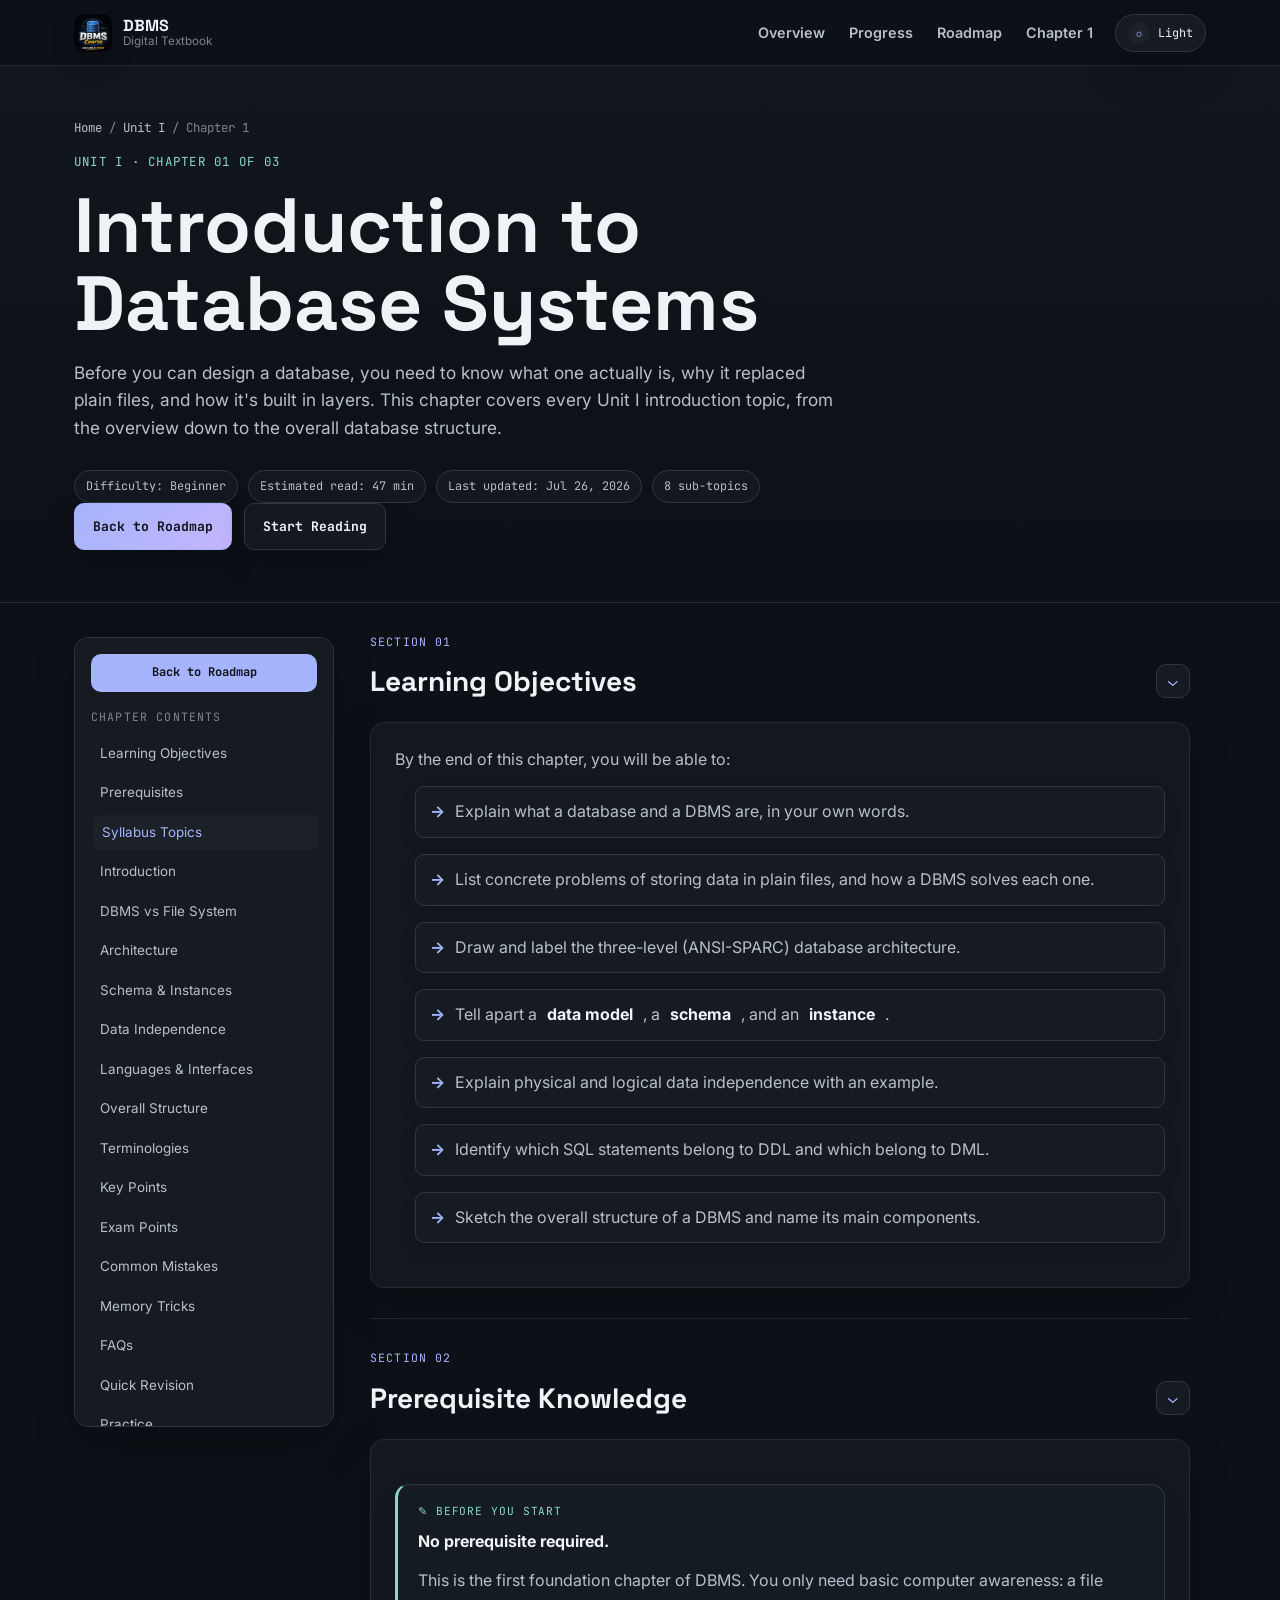
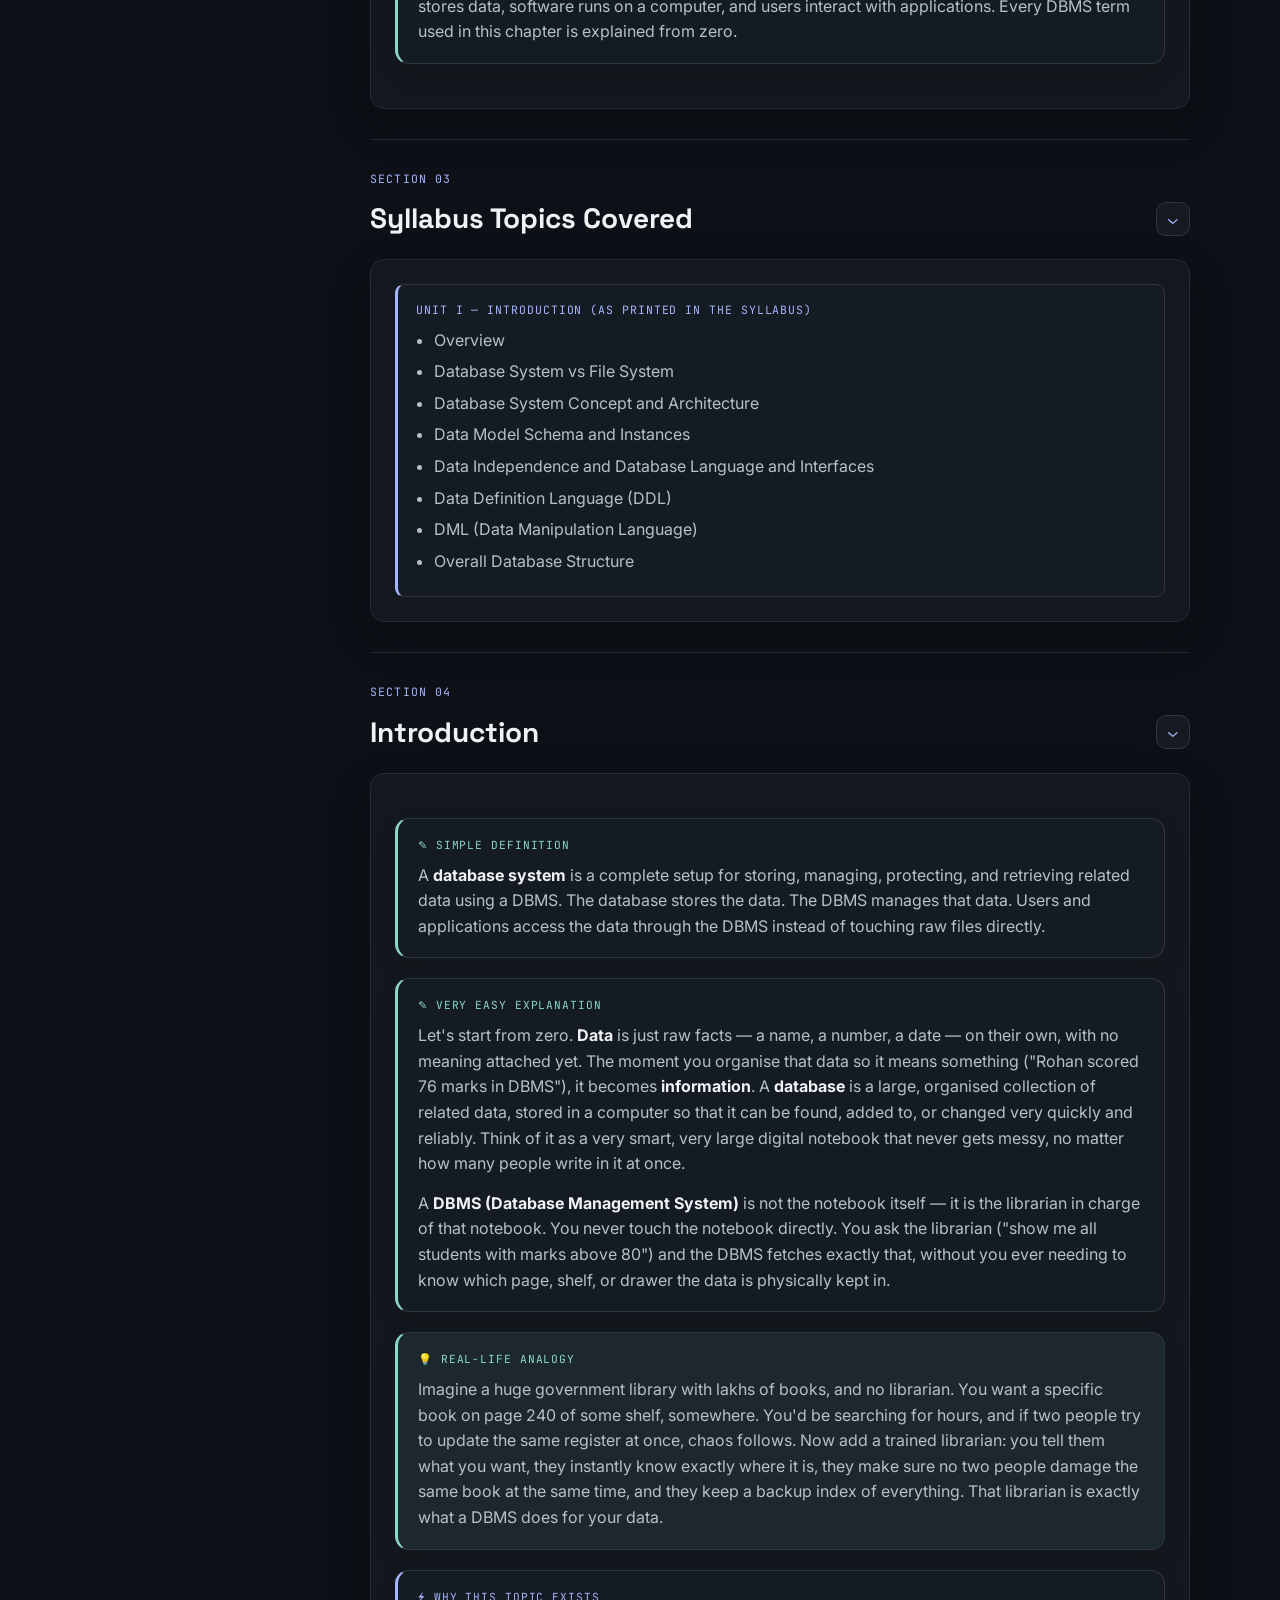
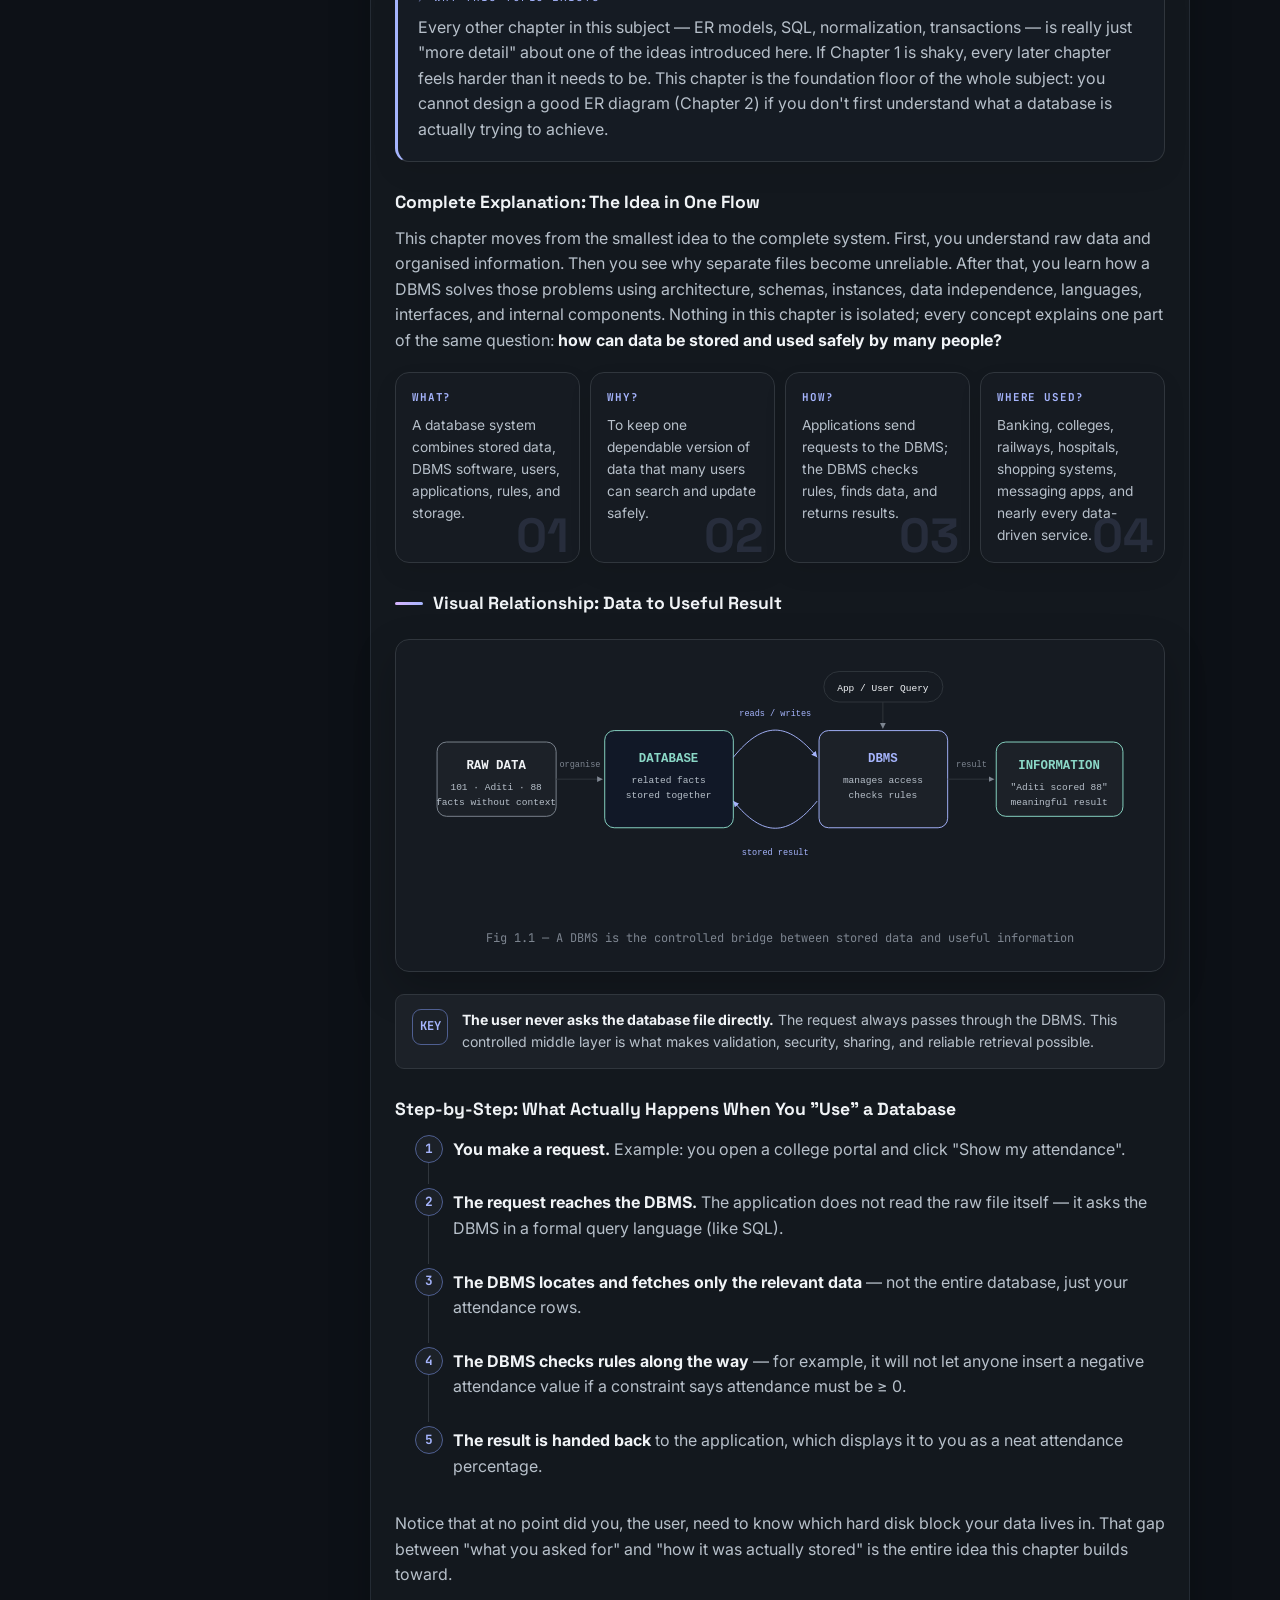
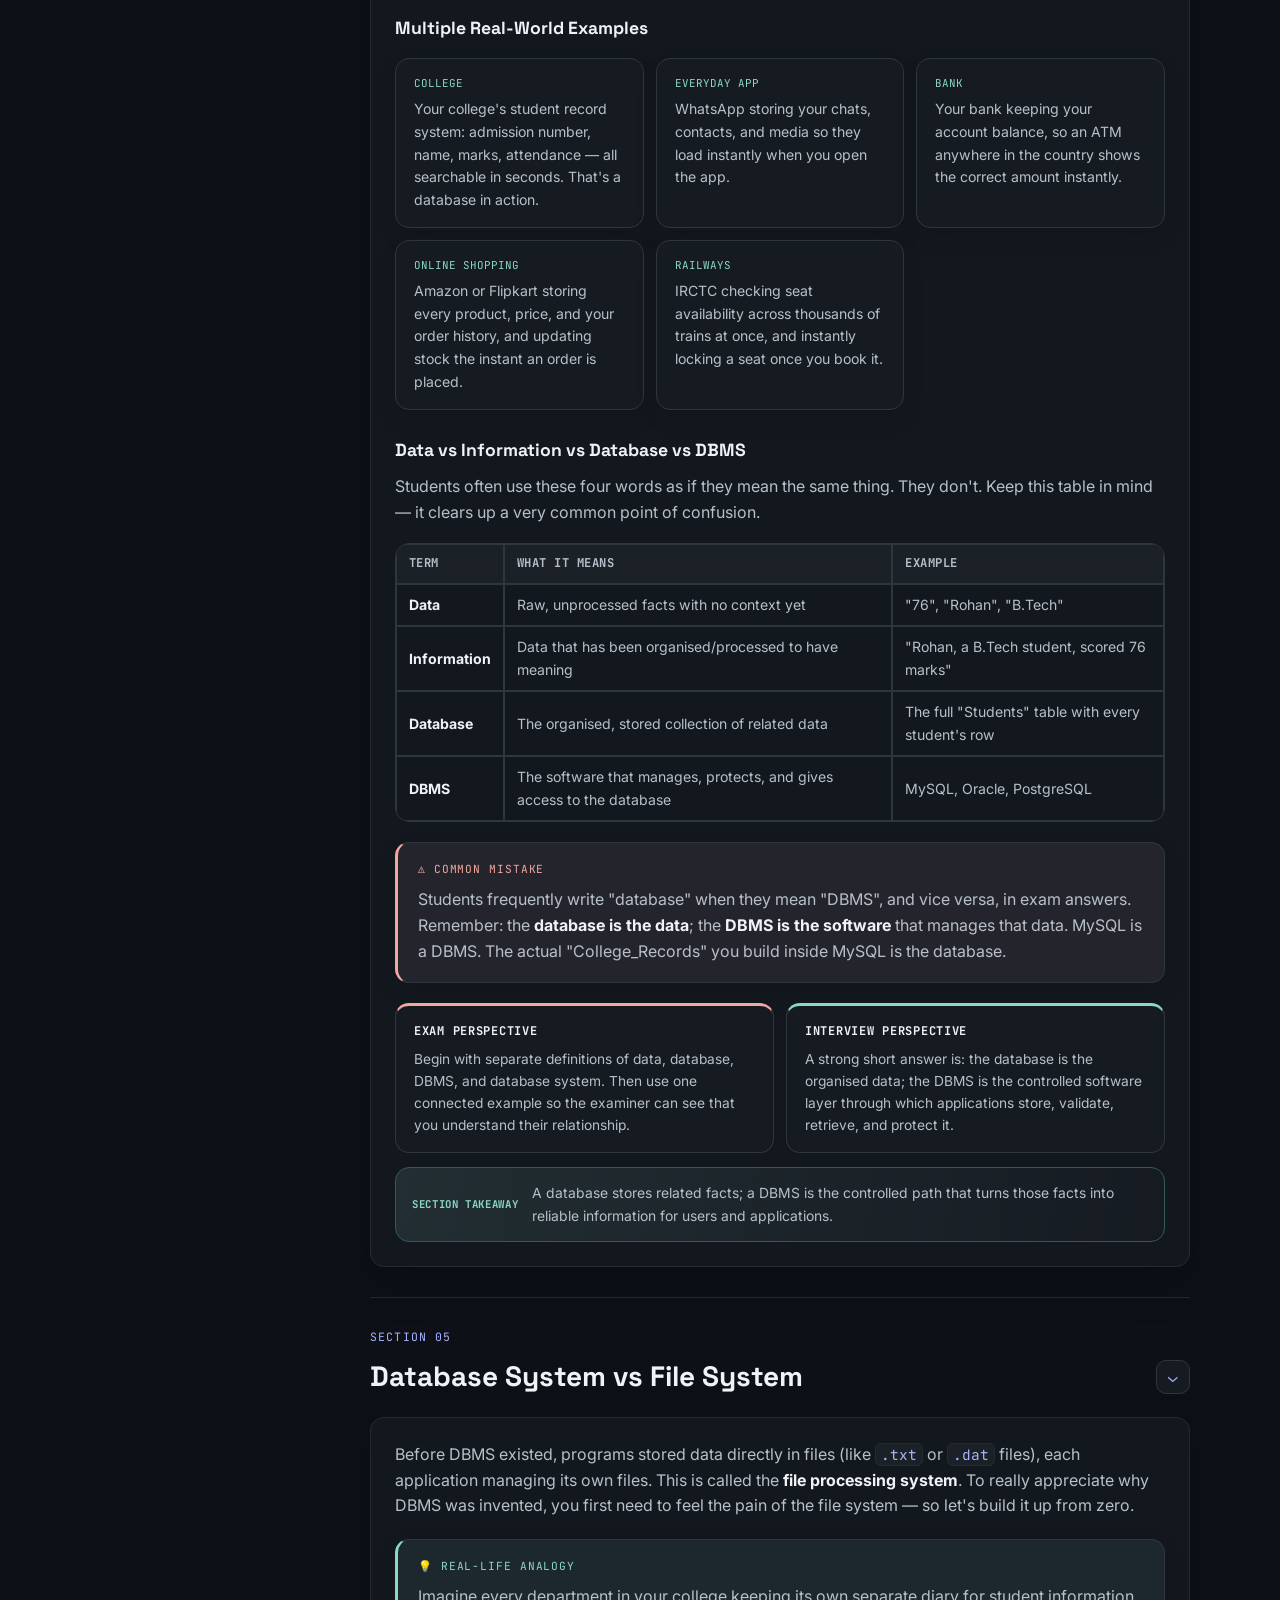
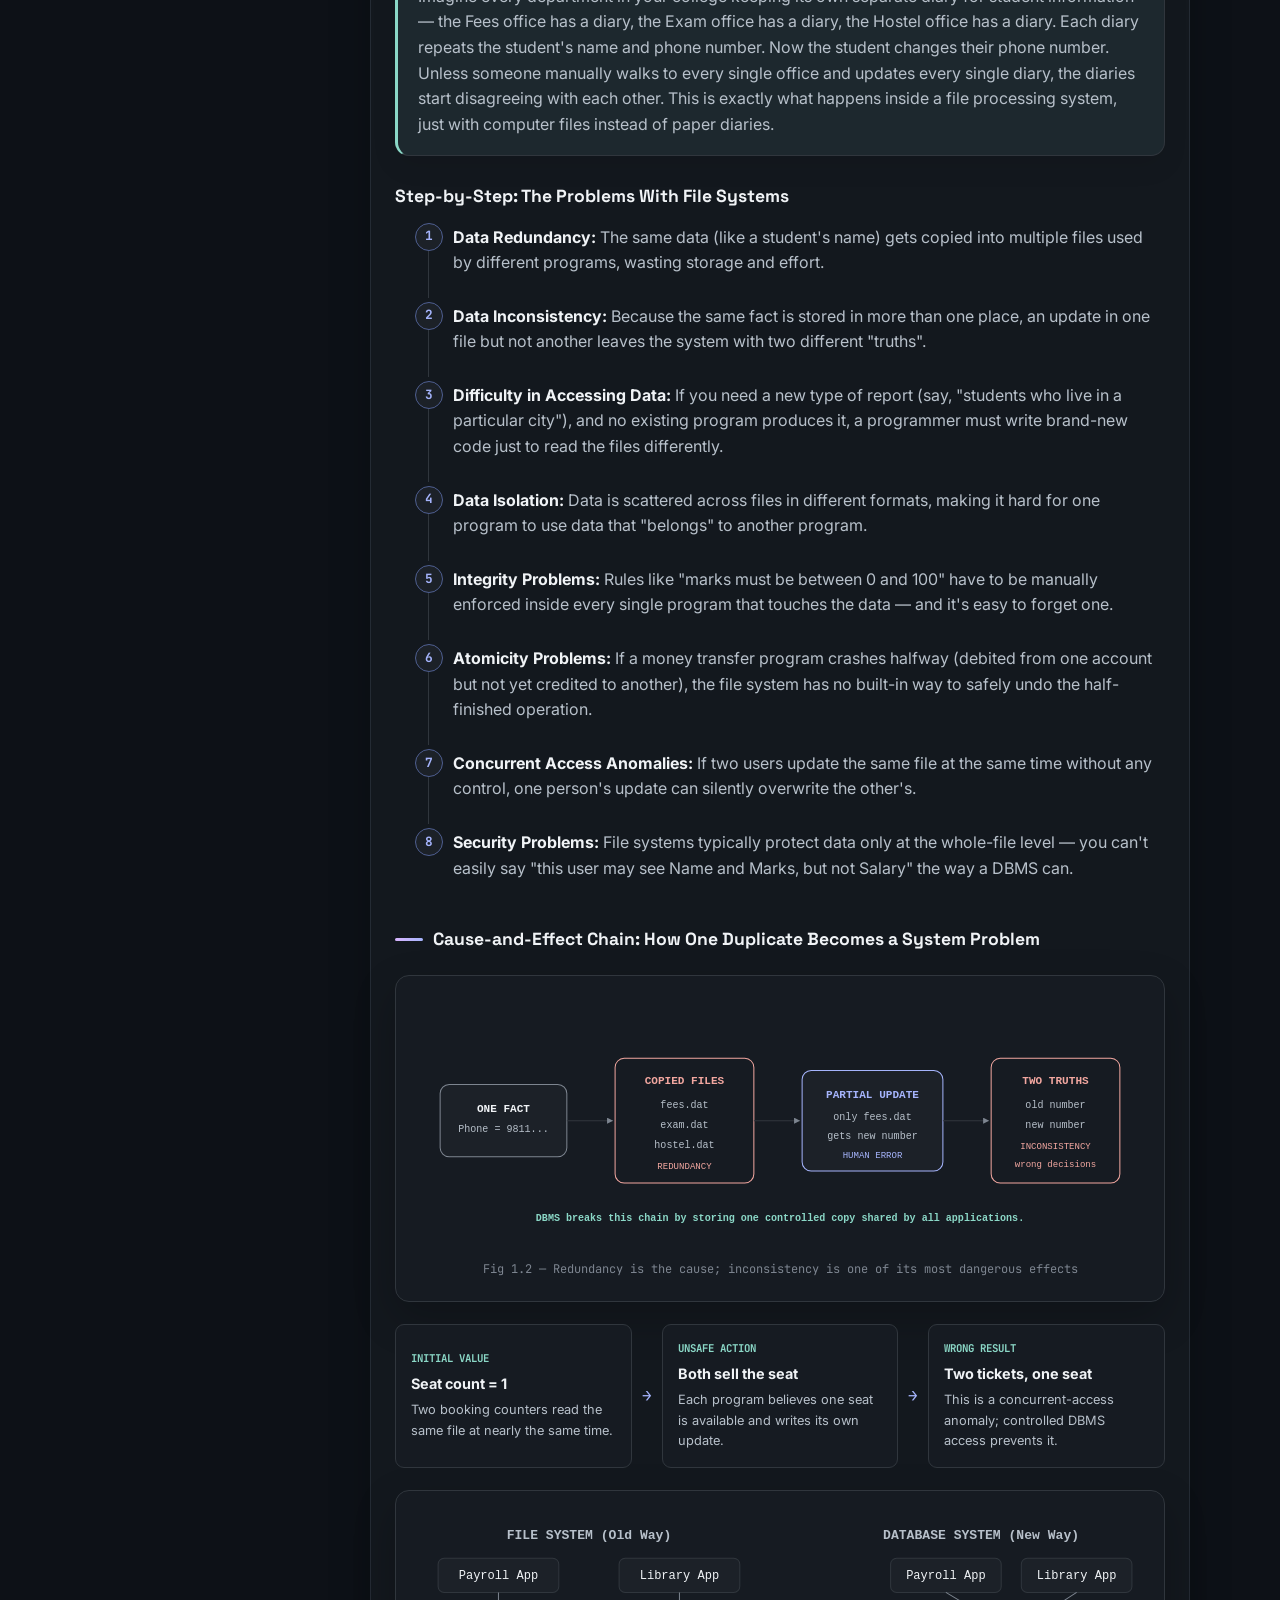
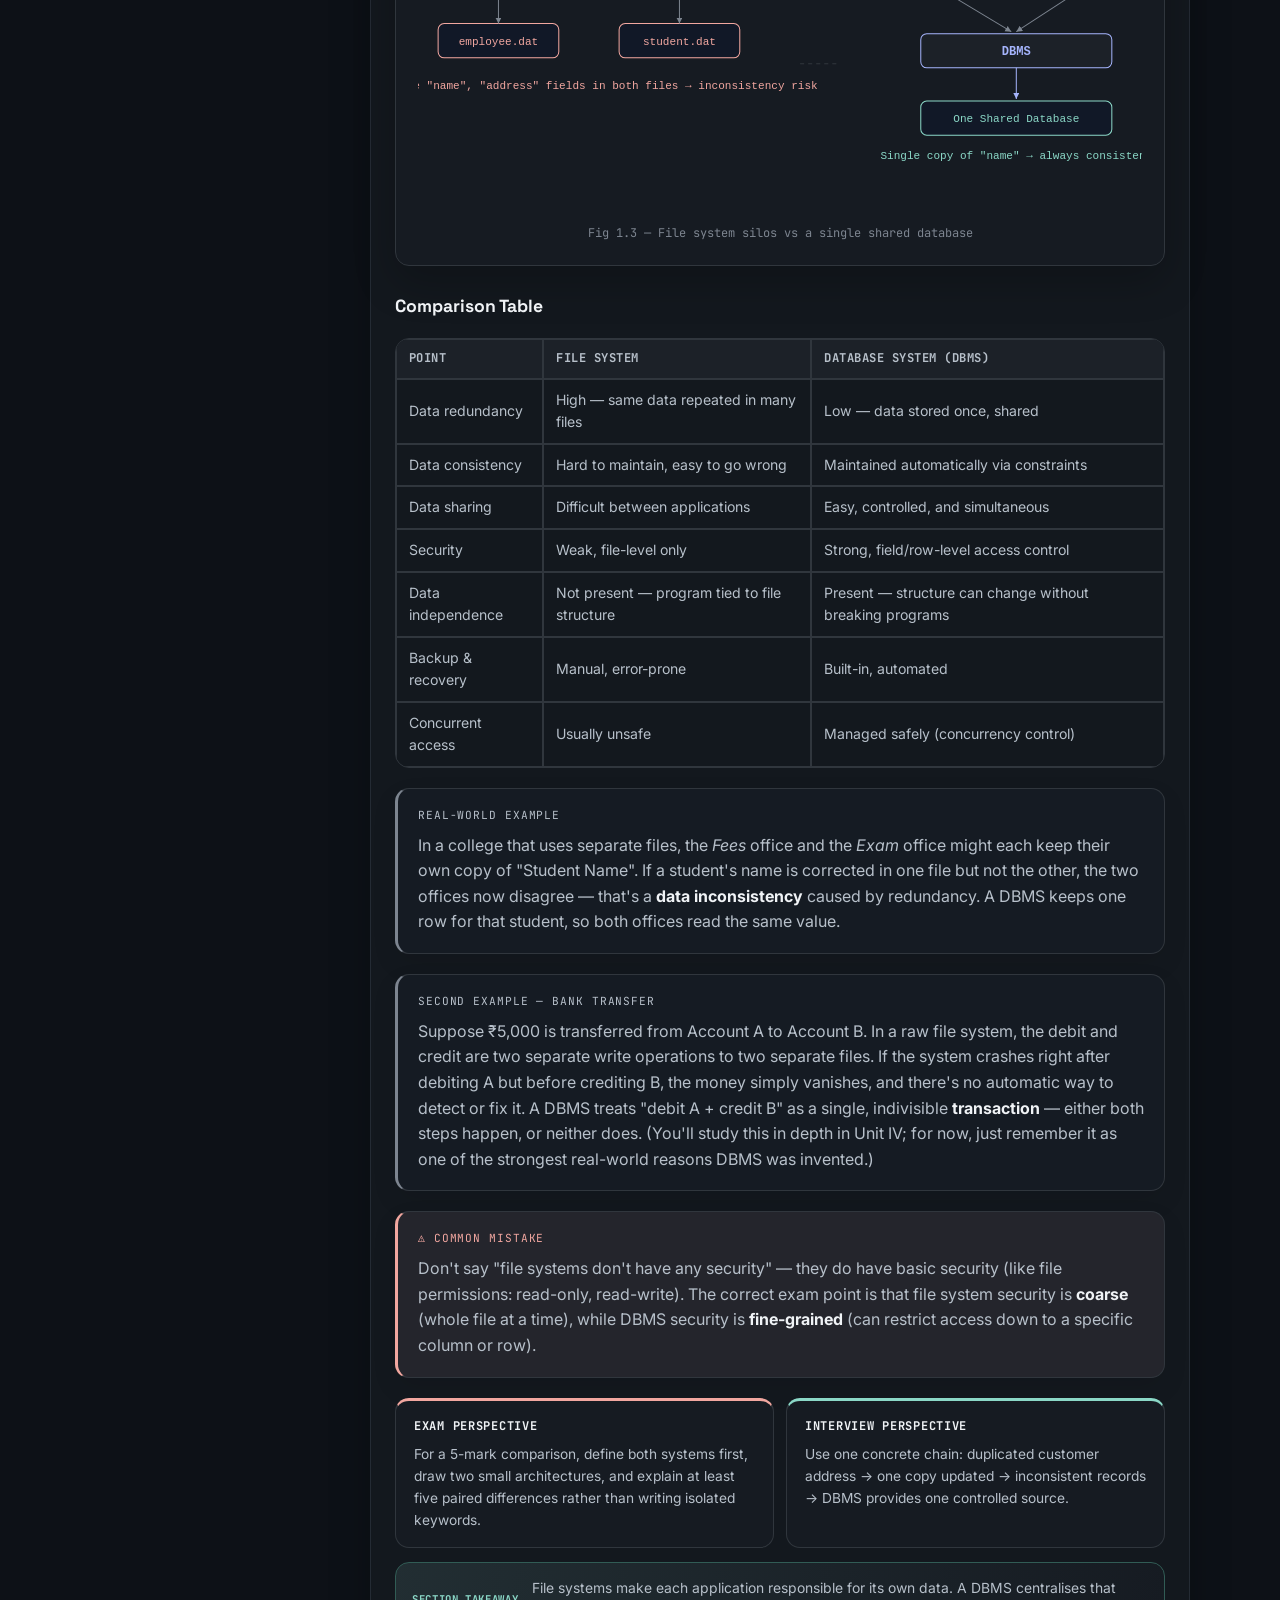
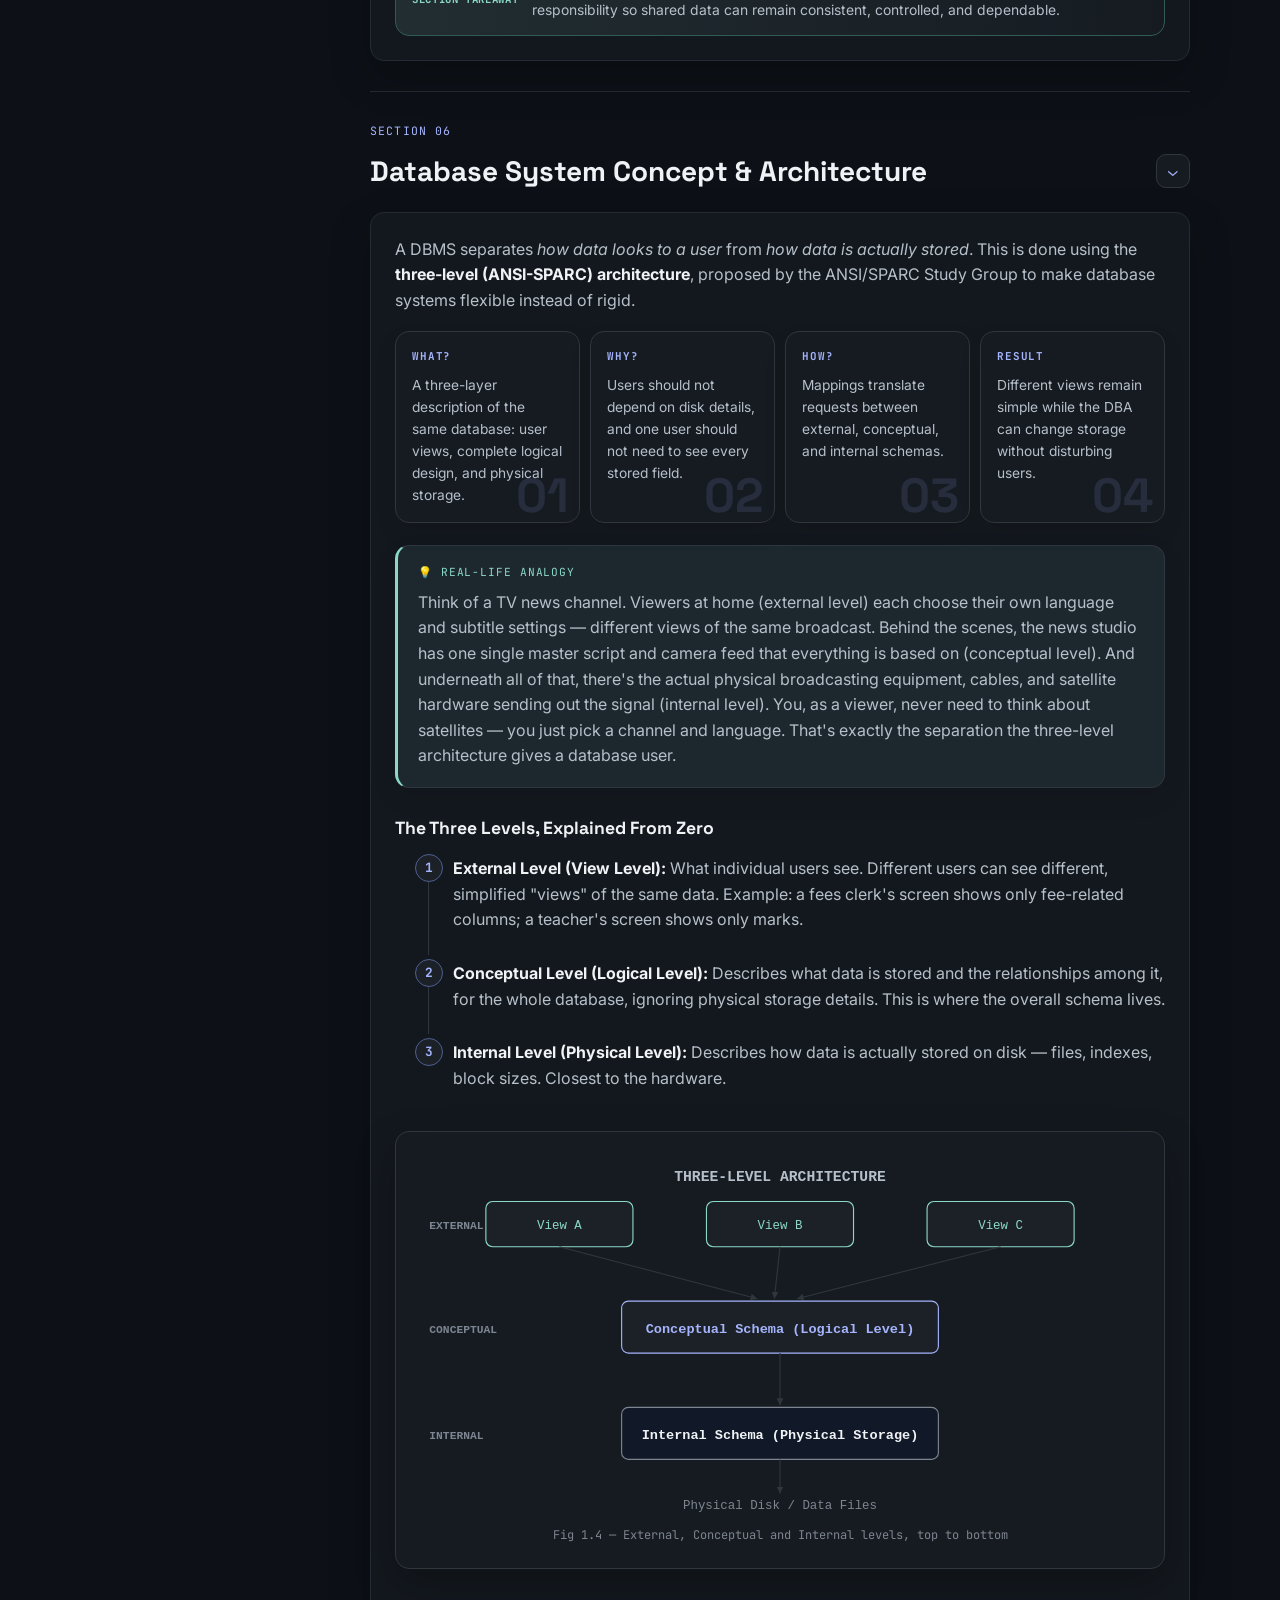
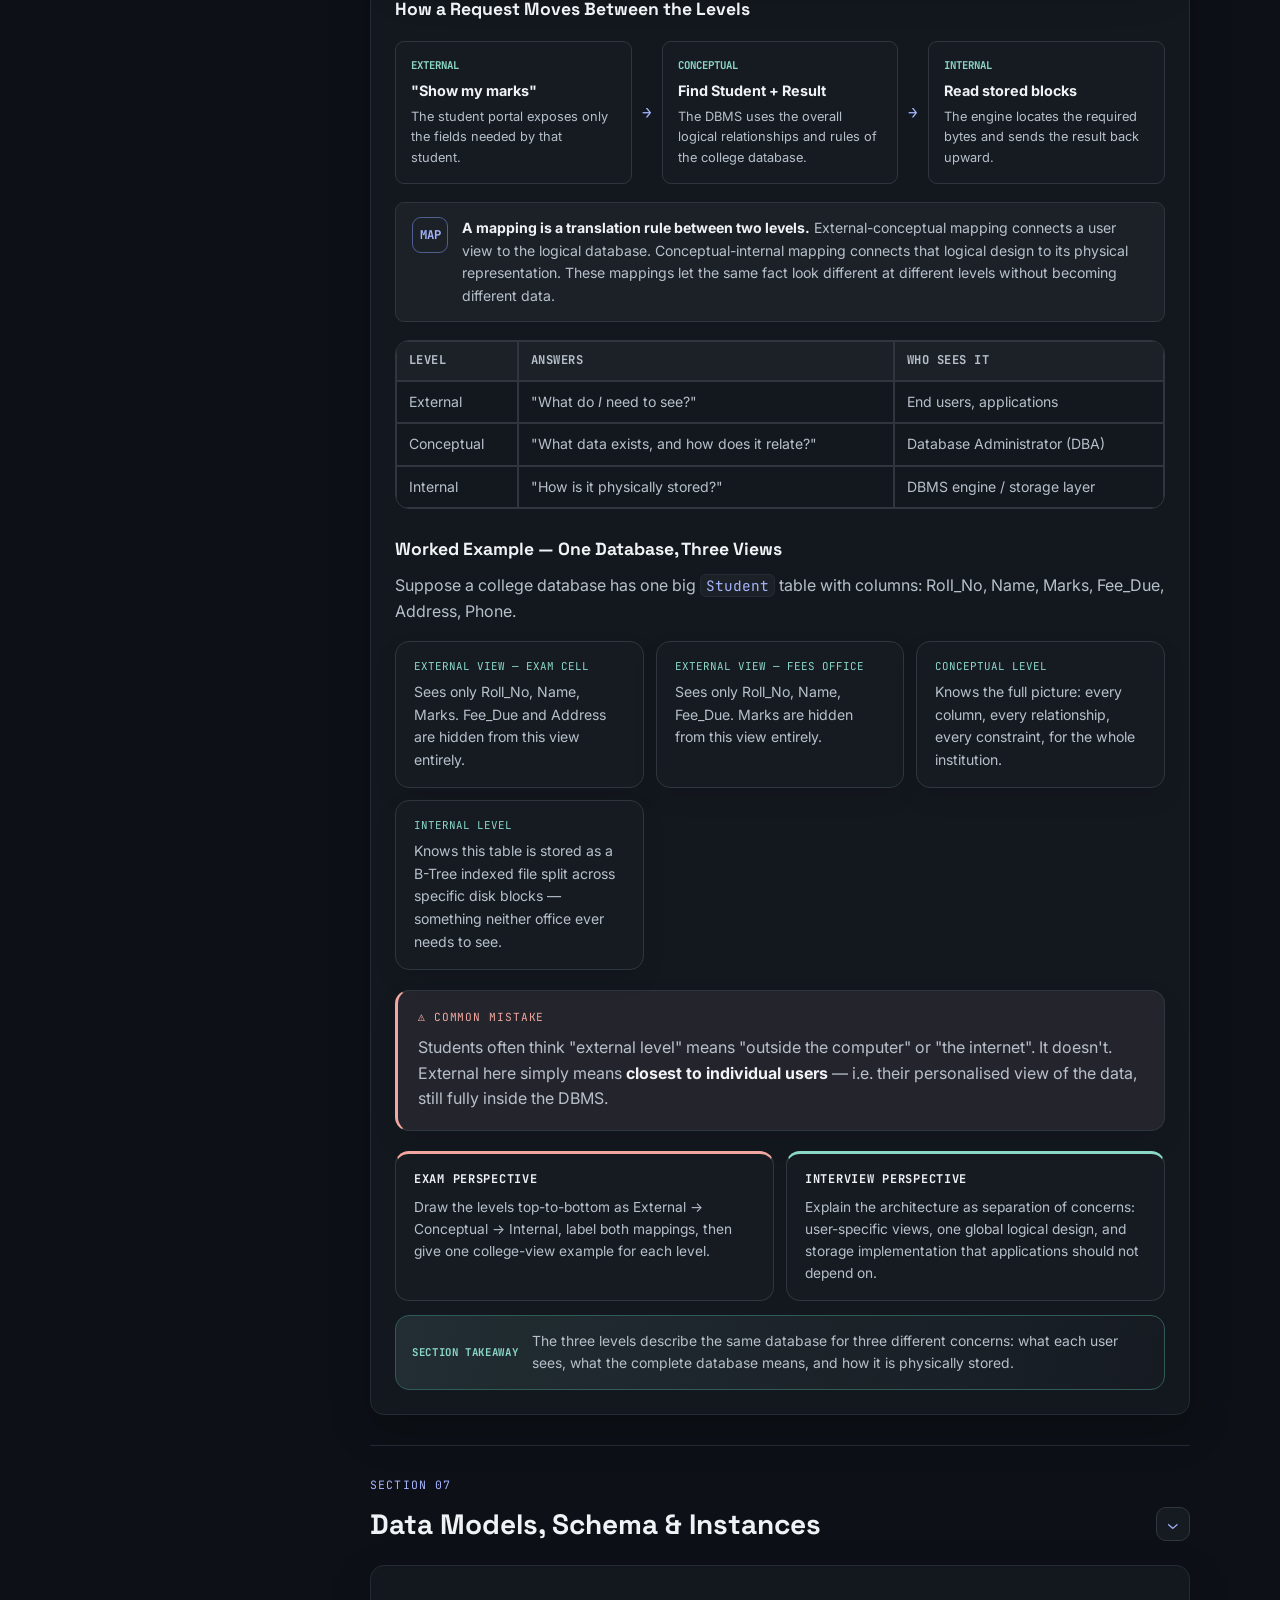
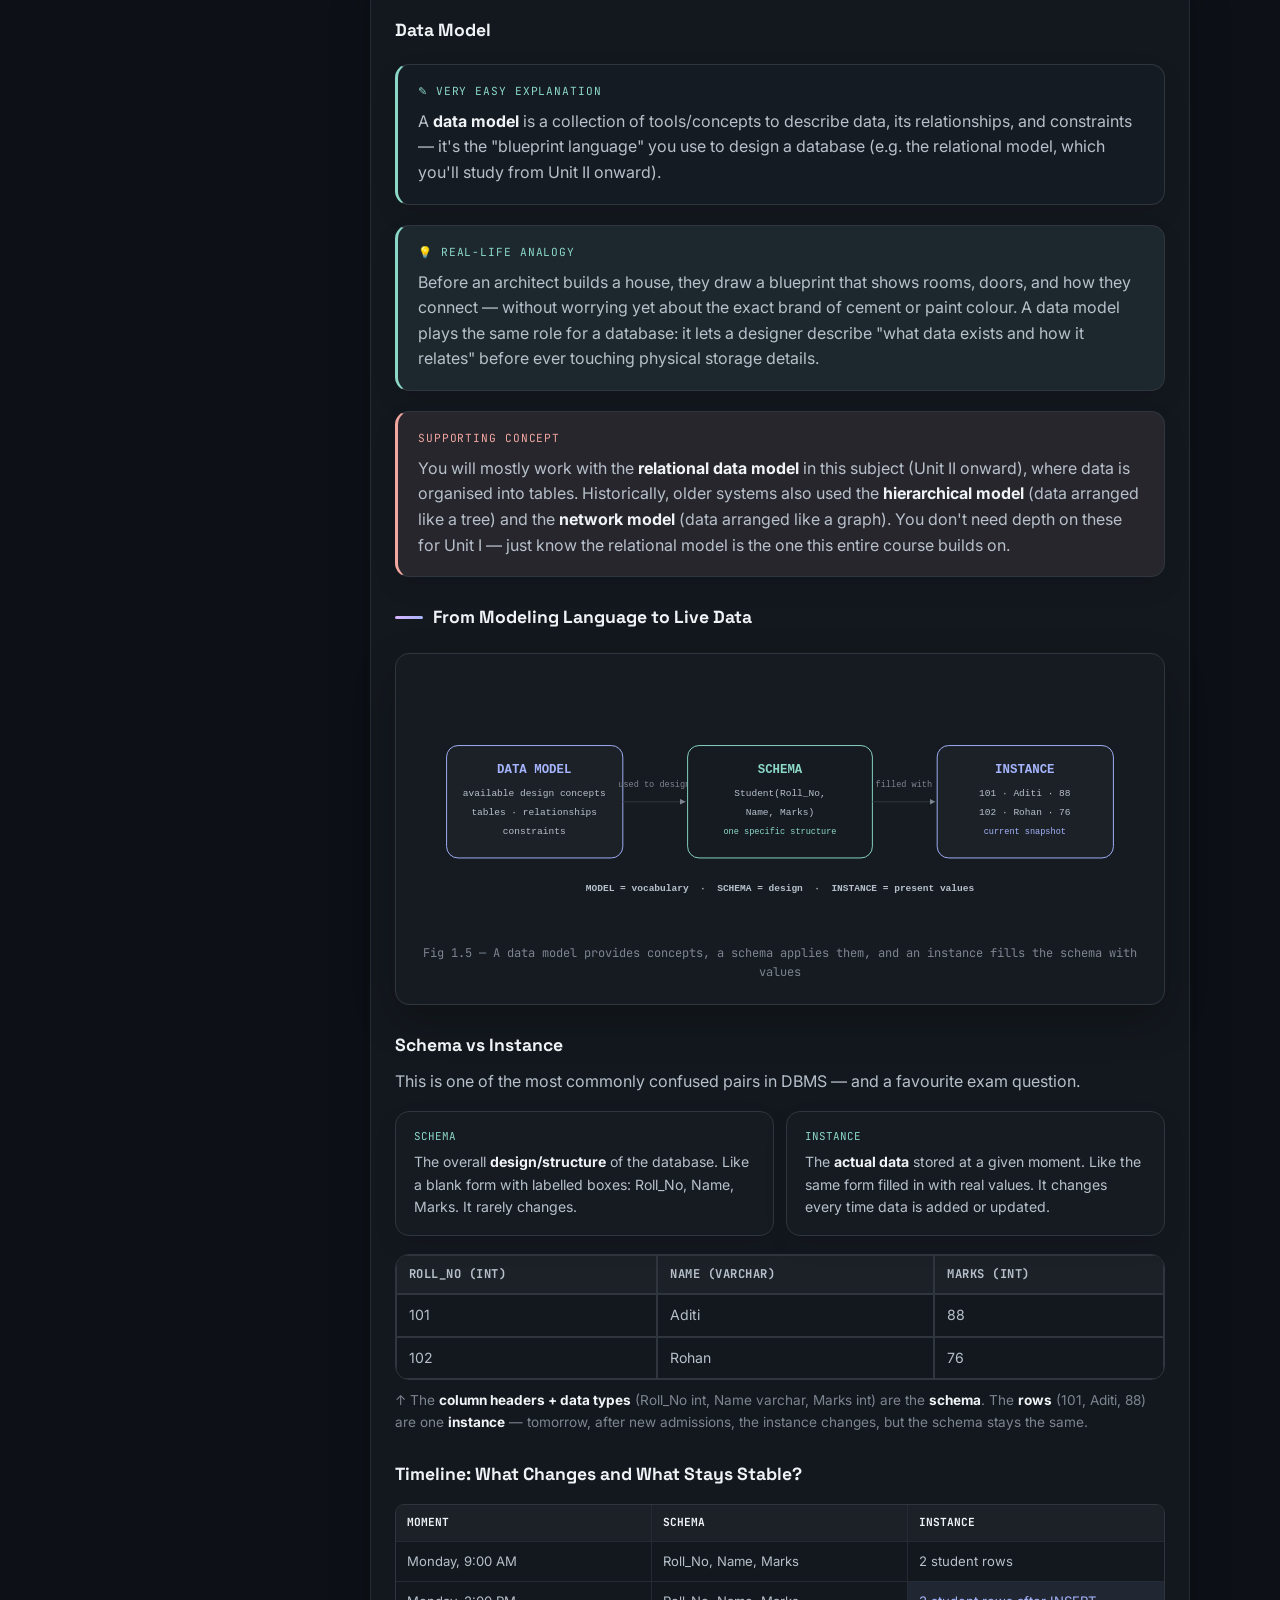
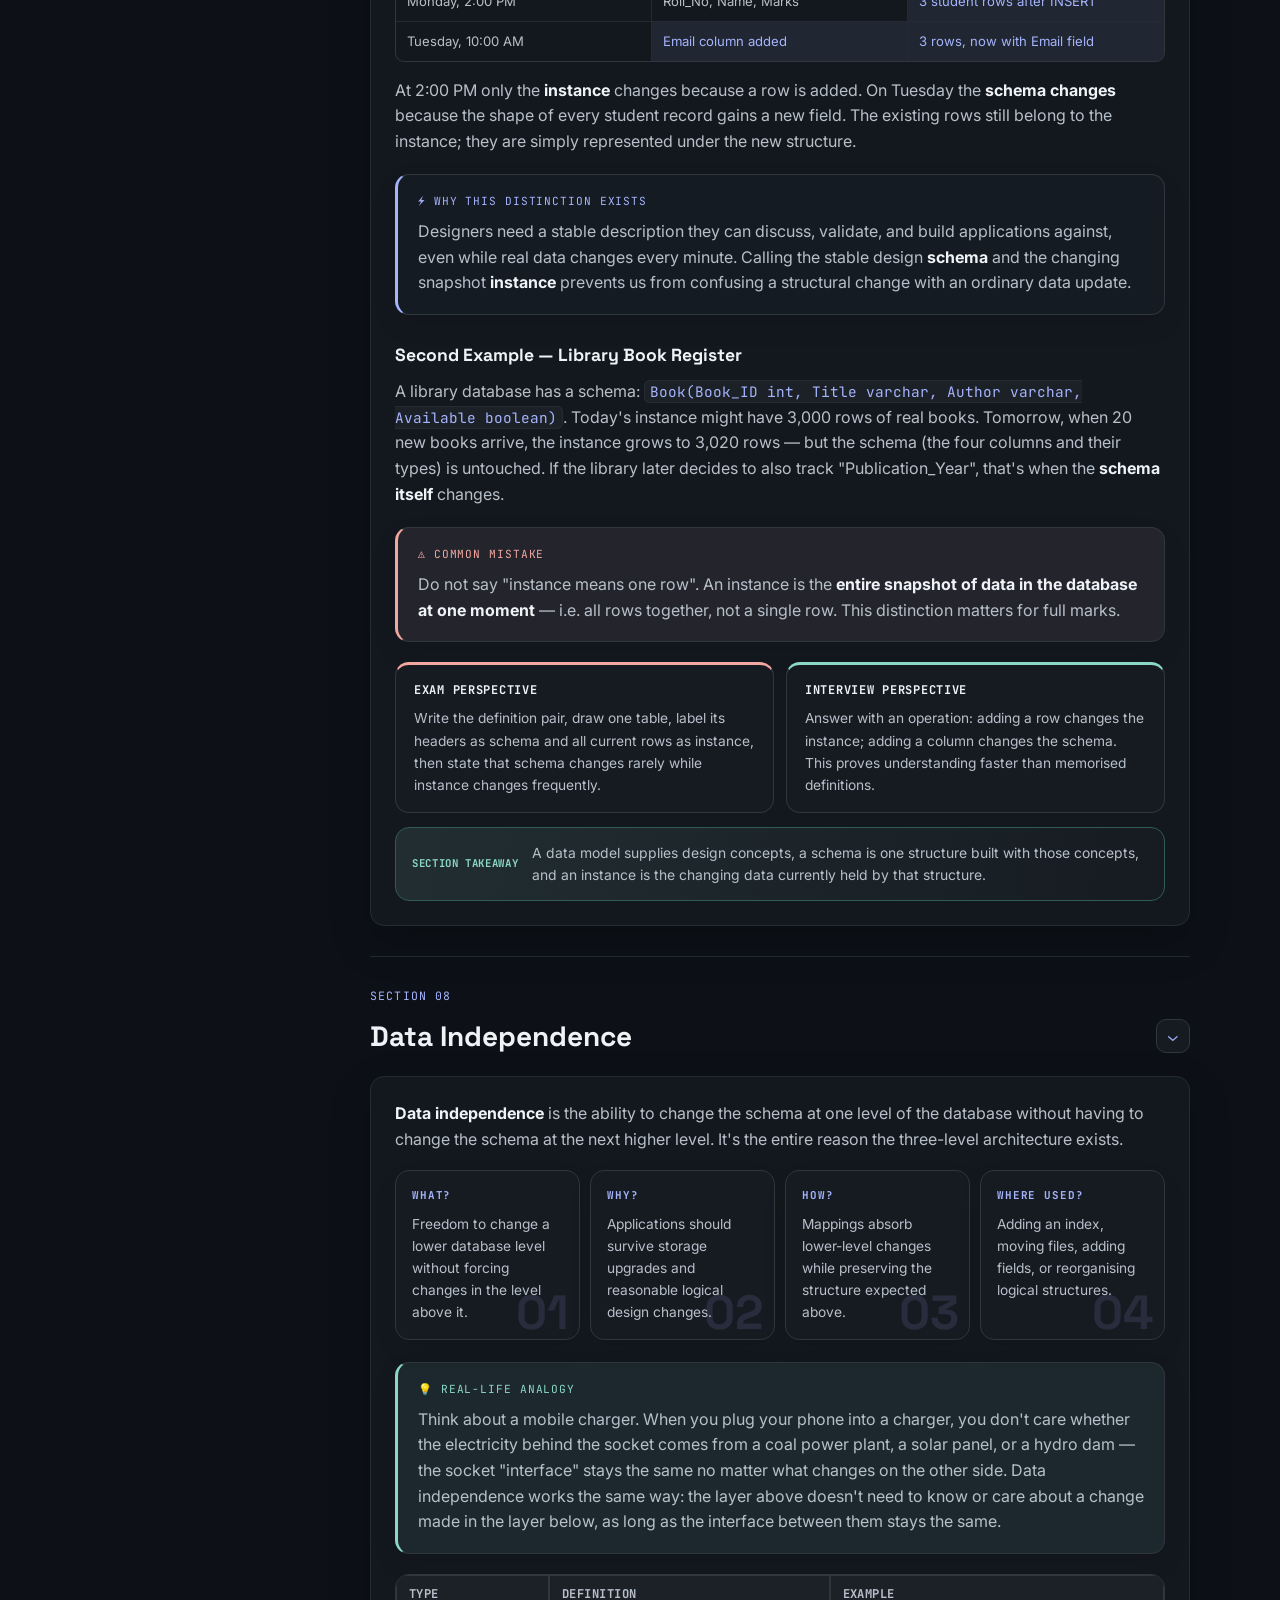
==== commit e1aec38c: "pagination updated" ====
--- a/unit-1/chapter1.html
+++ b/unit-1/chapter1.html
@@ -1734,7 +1734,7 @@
   <nav class="chapter-nav">
     <a class="chapter-nav-btn disabled" href="#"><span class="dir">Previous Chapter</span>You're at the start</a>
     <a class="chapter-nav-btn" href="../index.html#roadmap"><span class="dir">Course Roadmap</span>Back to Unit 1 roadmap</a>
-    <a class="chapter-nav-btn disabled" href="#"><span class="dir">Next Chapter</span>Chapter 2 coming soon</a>
+    <a class="chapter-nav-btn " href="../unit-1/chapter2.html"><span class="dir">Go To </span>Chapter 2 </a>
   </nav>
 
   </div>
--- a/css/style.css
+++ b/css/style.css
@@ -4,34 +4,45 @@
    ============================================================ */
 
 :root {
-  --bg: #0f172a;
+  --bg: #0d1117;
   --bg-raise: #111827;
-  --surface: #1e293b;
-  --surface-2: #273449;
-  --surface-3: #334155;
-
-  --border: #334155;
-  --border-soft: #475569;
-
-  --text: #f8fafc;
-  --text-dim: #cbd5e1;
-  --text-faint: #94a3b8;
-
-  --accent: #f59e0b;
-  --accent-strong: #fbbf24;
-
-  --teal: #14b8a6;
-  --blue: #3b82f6;
-
-  --danger: #ef4444;
-  --success: #22c55e;
-
-  --locked: #64748b;
-
-  --nav-bg: rgba(15, 23, 42, 0.82);
-
-  --shadow-soft: 0 24px 70px rgba(2, 6, 23, 0.45);
-  --shadow-card: 0 16px 42px rgba(2, 6, 23, 0.28);
+  --surface: #161b22;
+  --surface-2: #1c2128;
+  --surface-3: #222934;
+  --surface-hover: #242c38;
+  --card: #161b22;
+  --code-bg: #0a0f16;
+  --table-head: #1c2128;
+  --callout-bg: #151b23;
+
+  --border: #30363d;
+  --border-soft: #242b34;
+
+  --text: #f0f3f6;
+  --text-dim: #b7c0ca;
+  --text-faint: #7d8590;
+
+  --accent: #a5b4fc;
+  --accent-strong: #c4b5fd;
+  --accent-hover: #c7d2fe;
+  --accent-dim: #4f5f91;
+  --primary: #d8b4fe;
+  --primary-hover: #e9d5ff;
+  --on-accent: #10131a;
+
+  --teal: #8bd8c7;
+  --teal-dim: #315c55;
+  --blue: #8fb8ff;
+  --warning: #e6c07b;
+  --danger: #f2a7a0;
+  --success: #9bd4a7;
+
+  --locked: #6e7681;
+
+  --nav-bg: rgba(13, 17, 23, 0.84);
+
+  --shadow-soft: 0 24px 70px rgba(0, 0, 0, 0.34);
+  --shadow-card: 0 16px 42px rgba(0, 0, 0, 0.22);
 
   --font-display: "Space Grotesk", "Segoe UI", system-ui, sans-serif;
   --font-body: "Inter", "Segoe UI", system-ui, sans-serif;
@@ -42,35 +53,45 @@
 }
 
 :root[data-theme="light"] {
-  --bg: #f8fafc;
-  --bg-raise: #f1f5f9;
-
+  --bg: #f6f8fa;
+  --bg-raise: #ffffff;
   --surface: #ffffff;
-  --surface-2: #f8fafc;
-  --surface-3: #eef2f7;
-
-  --border: #e2e8f0;
-  --border-soft: #cbd5e1;
-
-  --text: #0f172a;
-  --text-dim: #475569;
-  --text-faint: #64748b;
-
-  --accent: #d97706;
-  --accent-strong: #f59e0b;
-
-  --teal: #0f766e;
-  --blue: #2563eb;
-
-  --danger: #dc2626;
-  --success: #16a34a;
-
-  --locked: #94a3b8;
-
-  --nav-bg: rgba(248, 250, 252, 0.88);
-
-  --shadow-soft: 0 24px 70px rgba(15, 23, 42, 0.08);
-  --shadow-card: 0 16px 42px rgba(15, 23, 42, 0.06);
+  --surface-2: #f6f8fa;
+  --surface-3: #eef2f6;
+  --surface-hover: #f0f3f6;
+  --card: #ffffff;
+  --code-bg: #f6f8fa;
+  --table-head: #f0f3f6;
+  --callout-bg: #ffffff;
+
+  --border: #d0d7de;
+  --border-soft: #eaeef2;
+
+  --text: #24292f;
+  --text-dim: #57606a;
+  --text-faint: #6e7781;
+
+  --accent: #6f42c1;
+  --accent-strong: #8250df;
+  --accent-hover: #5e35b1;
+  --accent-dim: #d8c8f0;
+  --primary: #0969da;
+  --primary-hover: #0550ae;
+  --on-accent: #ffffff;
+
+  --teal: #1b7f79;
+  --teal-dim: #c8ebe7;
+  --blue: #0969da;
+  --warning: #9a6700;
+  --danger: #cf222e;
+  --success: #1a7f37;
+
+  --locked: #8c959f;
+
+  --nav-bg: rgba(255, 255, 255, 0.82);
+
+  --shadow-soft: 0 24px 70px rgba(31, 35, 40, 0.1);
+  --shadow-card: 0 16px 42px rgba(31, 35, 40, 0.07);
 }
 
 * { box-sizing: border-box; }
@@ -94,7 +115,7 @@
 img, svg { display: block; max-width: 100%; }
 button, a { -webkit-tap-highlight-color: transparent; }
 
-::selection { background: var(--accent); color: #171006; }
+::selection { background: var(--accent); color: var(--on-accent); }
 :focus-visible { outline: 2px solid var(--accent); outline-offset: 3px; }
 
 .container {
@@ -180,7 +201,7 @@
 
 .nav-links a:hover {
   color: var(--text);
-  background: var(--surface);
+  background: var(--surface-hover);
   text-decoration: none;
   transform: translateY(-1px);
 }
@@ -204,7 +225,7 @@
 
 .theme-toggle:hover {
   transform: translateY(-1px);
-  border-color: var(--accent);
+  border-color: var(--accent-dim);
 }
 
 .theme-toggle-icon {
@@ -253,7 +274,7 @@
   border-radius: 10px;
   border: 1px solid var(--accent);
   background: linear-gradient(135deg, var(--accent), var(--accent-strong));
-  color: #1a1204;
+  color: var(--on-accent);
   display: inline-flex;
   align-items: center;
   justify-content: center;
@@ -483,7 +504,7 @@
 
 .overview-card:hover {
   transform: translateY(-3px);
-  border-color: var(--accent);
+  border-color: var(--accent-dim);
 }
 
 .overview-icon {
@@ -728,13 +749,13 @@
 
 .mini-btn:hover:not(:disabled) {
   color: var(--text);
-  border-color: var(--accent);
+  border-color: var(--accent-dim);
 }
 
 .mini-btn.active {
   background: var(--accent);
   border-color: var(--accent);
-  color: #1a1204;
+  color: var(--on-accent);
   font-weight: 700;
 }
 
@@ -771,7 +792,7 @@
   padding: 4px 9px;
   border-radius: 6px;
   background: var(--accent);
-  color: #1a1204;
+  color: var(--on-accent);
   font-family: var(--font-mono);
   font-size: 0.72rem;
   font-weight: 700;
@@ -836,7 +857,7 @@
 
 .chapter-card:hover {
   transform: translateY(-3px);
-  border-color: var(--accent);
+  border-color: var(--accent-dim);
   box-shadow: var(--shadow-soft);
 }
 
@@ -975,7 +996,7 @@
   align-items: center;
   justify-content: center;
   background: linear-gradient(135deg, var(--accent), var(--accent-strong));
-  color: #1a1204;
+  color: var(--on-accent);
   font-family: var(--font-mono);
   font-size: 0.78rem;
   font-weight: 700;
--- a/css/chapter.css
+++ b/css/chapter.css
@@ -14,7 +14,7 @@
 #reading-progress-fill {
   width: 0%;
   height: 100%;
-  background: linear-gradient(90deg, var(--teal), var(--accent));
+  background: linear-gradient(90deg, var(--primary), var(--accent));
   box-shadow: 0 0 18px var(--accent-dim);
   transition: width 0.08s linear;
 }
@@ -23,6 +23,12 @@
   padding: 52px 0 34px;
   border-bottom: 1px solid var(--border-soft);
   background: linear-gradient(180deg, color-mix(in srgb, var(--surface) 26%, transparent), transparent);
+}
+.chapter-hero .container,
+.chapter-hero .hero-desc,
+.chapter-hero .hero-title {
+  min-width: 0;
+  overflow-wrap: anywhere;
 }
 .breadcrumb { font-family: var(--font-mono); font-size: 0.78rem; color: var(--text-faint); margin-bottom: 14px; }
 .breadcrumb a { color: var(--text-dim); }
@@ -66,7 +72,7 @@
   min-height: 38px;
   border-radius: 10px;
   background: var(--accent);
-  color: #1a1400;
+  color: var(--on-accent);
   font-family: var(--font-mono);
   font-size: 0.75rem;
   font-weight: 700;
@@ -153,14 +159,14 @@
 .obj-list { list-style: none; padding: 0; margin: 0; display: grid; gap: 10px; }
 .obj-list li {
   display: flex; gap: 10px; align-items: flex-start; color: var(--text-dim);
-  background: var(--surface); border: 1px solid var(--border); border-radius: var(--radius-sm); padding: 12px 14px;
+  background: var(--card); border: 1px solid var(--border); border-radius: var(--radius-sm); padding: 12px 14px;
   box-shadow: 0 8px 20px rgba(0,0,0,0.07);
 }
 .obj-list li::before { content: "\2192"; color: var(--accent); font-weight: 700; }
 
 /* Syllabus mapping box */
 .syllabus-box {
-  background: var(--surface-2); border: 1px solid var(--border); border-left: 3px solid var(--accent);
+  background: var(--callout-bg); border: 1px solid var(--border); border-left: 3px solid var(--accent);
   border-radius: var(--radius-sm); padding: 16px 18px; margin: 0;
 }
 .syllabus-box .label { font-family: var(--font-mono); font-size: 0.72rem; color: var(--accent); text-transform: uppercase; letter-spacing: 0.08em; margin-bottom: 8px; }
@@ -169,7 +175,7 @@
 /* Callout / definition boxes */
 .callout {
   border-radius: var(--radius); padding: 18px 20px; margin: 20px 0;
-  border: 1px solid var(--border); background: var(--surface);
+  border: 1px solid var(--border); background: var(--callout-bg);
   box-shadow: 0 10px 26px rgba(0,0,0,0.08);
 }
 .callout-label {
@@ -180,15 +186,15 @@
 .callout-easy .callout-label { color: var(--teal); }
 .callout-why { border-left: 3px solid var(--accent); }
 .callout-why .callout-label { color: var(--accent); }
-.callout-support { border-left: 3px solid var(--danger); background: rgba(224,101,79,0.06); }
+.callout-support { border-left: 3px solid var(--danger); background: color-mix(in srgb, var(--danger) 8%, var(--callout-bg)); }
 .callout-support .callout-label { color: var(--danger); }
-.callout-mistake { border-left: 3px solid var(--danger); background: rgba(224,101,79,0.05); }
+.callout-mistake { border-left: 3px solid var(--danger); background: color-mix(in srgb, var(--danger) 7%, var(--callout-bg)); }
 .callout-mistake .callout-label { color: var(--danger); }
-.callout-analogy { border-left: 3px solid var(--teal); background: rgba(79,209,197,0.05); }
+.callout-analogy { border-left: 3px solid var(--teal); background: color-mix(in srgb, var(--teal) 7%, var(--callout-bg)); }
 .callout-analogy .callout-label { color: var(--teal); }
 .callout-example { border-left: 3px solid var(--text-faint); }
 .callout-example .callout-label { color: var(--text-dim); }
-.callout-trick { border-left: 3px solid var(--accent); background: rgba(233,180,76,0.06); }
+.callout-trick { border-left: 3px solid var(--warning); background: color-mix(in srgb, var(--warning) 8%, var(--callout-bg)); }
 .callout-trick .callout-label { color: var(--accent); }
 .callout p:last-child { margin-bottom: 0; }
 
@@ -308,7 +314,7 @@
   height: 3px;
   flex: 0 0 28px;
   border-radius: 3px;
-  background: linear-gradient(90deg, var(--accent), var(--teal));
+  background: linear-gradient(90deg, var(--primary), var(--accent));
 }
 
 .visual-note {
@@ -349,7 +355,7 @@
   flex-direction: column;
   justify-content: center;
   padding: 15px;
-  background: var(--surface);
+  background: var(--card);
   border: 1px solid var(--border);
   border-radius: var(--radius-sm);
 }
@@ -406,8 +412,8 @@
 .sql-example {
   margin: 16px 0;
   overflow: hidden;
-  background: #11151b;
-  border: 1px solid color-mix(in srgb, var(--accent) 34%, #26303b);
+  background: var(--code-bg);
+  border: 1px solid color-mix(in srgb, var(--accent) 24%, var(--border));
   border-radius: var(--radius);
   box-shadow: 0 14px 30px rgba(0,0,0,0.16);
 }
@@ -417,23 +423,23 @@
   justify-content: space-between;
   gap: 12px;
   padding: 9px 14px;
-  color: #9aa8b8;
-  background: #171d25;
-  border-bottom: 1px solid #29323d;
+  color: var(--text-faint);
+  background: var(--surface-2);
+  border-bottom: 1px solid var(--border-soft);
   font-family: var(--font-mono);
   font-size: 0.7rem;
 }
-.sql-dots { color: #e9b44c; letter-spacing: 0.2em; }
+.sql-dots { color: var(--warning); letter-spacing: 0.2em; }
 .sql-example pre {
   margin: 0;
   padding: 17px;
   overflow-x: auto;
-  color: #d8e2ec;
+  color: var(--text-dim);
   font: 0.82rem/1.75 var(--font-mono);
 }
-.sql-keyword { color: #77d7cc; }
-.sql-value { color: #f0c674; }
-.sql-comment { color: #788797; }
+.sql-keyword { color: var(--primary); }
+.sql-value { color: var(--warning); }
+.sql-comment { color: var(--text-faint); }
 
 .exam-angle {
   display: grid;
@@ -507,9 +513,9 @@
   border-radius: var(--radius);
 }
 .data-table th, .data-table td { border: 1px solid var(--border); padding: 9px 12px; text-align: left; }
-.data-table th { background: var(--surface-2); font-family: var(--font-mono); font-size: 0.76rem; text-transform: uppercase; letter-spacing: 0.04em; color: var(--text-dim); }
+.data-table th { background: var(--table-head); font-family: var(--font-mono); font-size: 0.76rem; text-transform: uppercase; letter-spacing: 0.04em; color: var(--text-dim); }
 .data-table td { color: var(--text-dim); }
-.data-table tr:hover td { background: var(--bg-raise); }
+.data-table tr:hover td { background: var(--surface-hover); }
 
 /* Exam points */
 .exam-list { list-style: none; padding: 0; margin: 0; display: grid; gap: 8px; }
@@ -560,8 +566,8 @@
   transition: border-color 0.15s ease;
 }
 .quiz-opt:hover { border-color: var(--text-dim); transform: translateX(2px); }
-.quiz-opt.correct { border-color: var(--teal); background: rgba(79,209,197,0.1); color: var(--teal); }
-.quiz-opt.wrong { border-color: var(--danger); background: rgba(224,101,79,0.1); color: var(--danger); }
+.quiz-opt.correct { border-color: var(--success); background: color-mix(in srgb, var(--success) 10%, var(--surface)); color: var(--success); }
+.quiz-opt.wrong { border-color: var(--danger); background: color-mix(in srgb, var(--danger) 10%, var(--surface)); color: var(--danger); }
 .quiz-opt:disabled { cursor: default; }
 .quiz-result-bar {
   display: flex; align-items: center; justify-content: space-between;
